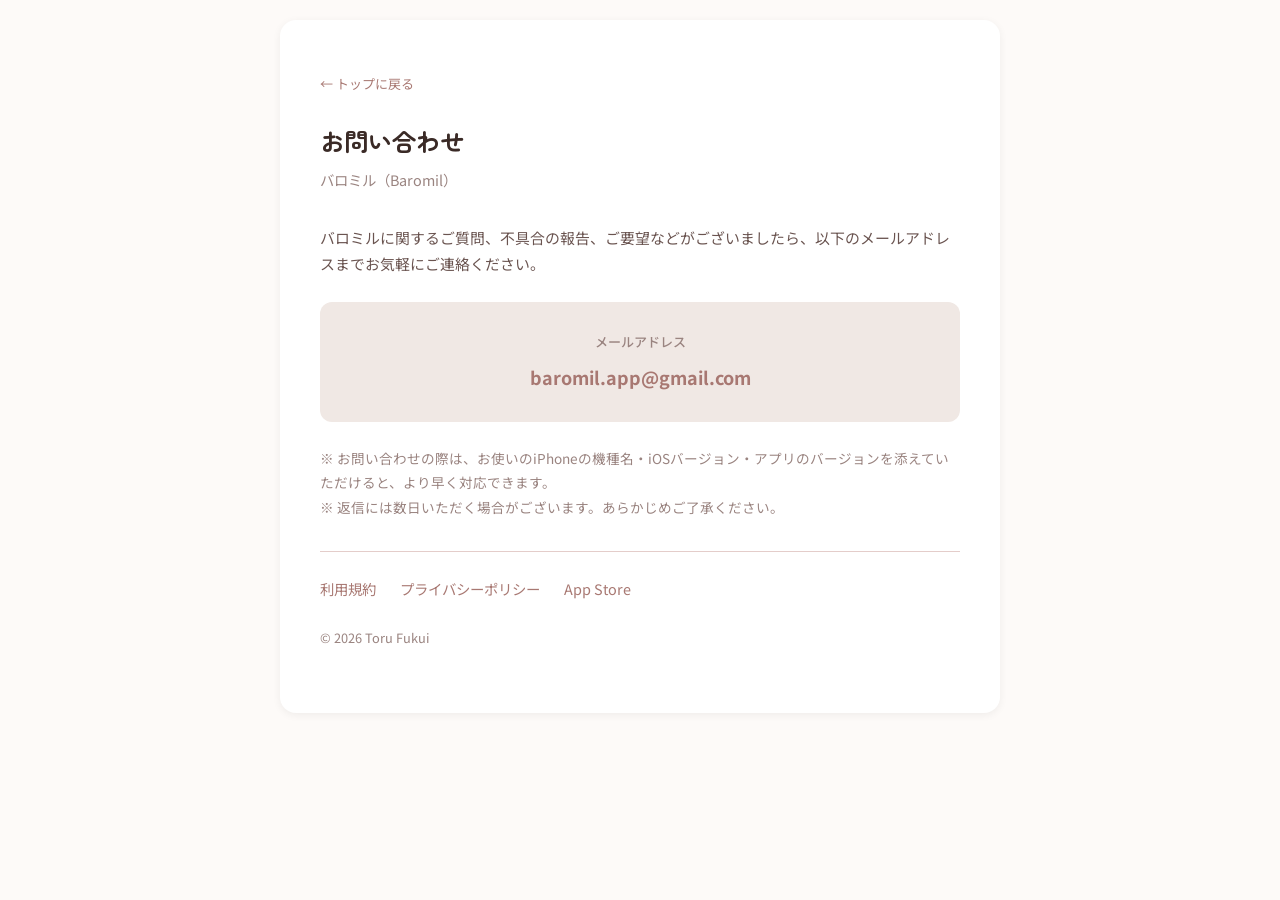
==== contact.html @ d422e6e7 "外部リンクに rel="noopener noreferrer" を付与し .gitignore を追加 App Store への target="_blank" リンク4箇所に rel="noope" ====
<!DOCTYPE html>
<html lang="ja">
<head>
    <meta charset="UTF-8">
    <meta name="viewport" content="width=device-width, initial-scale=1.0">
    <title>お問い合わせ - バロミル（Baromil）</title>
    <link rel="preconnect" href="https://fonts.googleapis.com">
    <link href="https://fonts.googleapis.com/css2?family=Noto+Sans+JP:wght@400;500;700&family=Zen+Maru+Gothic:wght@700&display=swap" rel="stylesheet">
    <style>
        * { margin: 0; padding: 0; box-sizing: border-box; }
        body {
            font-family: 'Noto Sans JP', -apple-system, sans-serif;
            line-height: 1.8;
            color: #3A2A26;
            background: #FDFAF8;
            padding: 20px;
        }
        .container {
            max-width: 720px;
            margin: 0 auto;
            background: #fff;
            padding: 48px 40px;
            border-radius: 16px;
            box-shadow: 0 2px 8px rgba(0,0,0,0.06);
        }
        .back {
            display: inline-block;
            font-size: 13px;
            color: #A87872;
            text-decoration: none;
            margin-bottom: 24px;
        }
        .back:hover { text-decoration: underline; }
        h1 {
            font-family: 'Zen Maru Gothic', sans-serif;
            font-size: 1.5em;
            margin-bottom: 4px;
            color: #3A2A26;
        }
        .app-name {
            font-size: 0.9em;
            color: #9A8480;
            margin-bottom: 32px;
        }
        p {
            font-size: 0.93em;
            margin-bottom: 16px;
            color: #6A5450;
        }
        .contact-box {
            background: #F0E8E4;
            padding: 28px 32px;
            border-radius: 12px;
            margin: 24px 0;
            text-align: center;
        }
        .contact-box .label {
            font-size: 13px;
            font-weight: 500;
            color: #9A8480;
            margin-bottom: 8px;
        }
        .contact-box .email {
            font-size: 18px;
            font-weight: 700;
            color: #A87872;
            text-decoration: none;
        }
        .contact-box .email:hover {
            text-decoration: underline;
        }
        .note {
            font-size: 0.85em;
            color: #9A8480;
            margin-top: 24px;
            line-height: 1.8;
        }
        .links {
            margin-top: 32px;
            padding-top: 24px;
            border-top: 1px solid #E4CDCA;
            display: flex;
            gap: 24px;
            font-size: 0.9em;
        }
        .links a {
            color: #A87872;
            text-decoration: none;
        }
        .links a:hover { text-decoration: underline; }
        .site-copyright {
            margin-top: 24px;
            font-size: 0.8em;
            color: #9A8480;
        }
    </style>
</head>
<body>
    <div class="container">
        <a href="index.html" class="back">&larr; トップに戻る</a>
        <h1>お問い合わせ</h1>
        <p class="app-name">バロミル（Baromil）</p>

        <p>バロミルに関するご質問、不具合の報告、ご要望などがございましたら、以下のメールアドレスまでお気軽にご連絡ください。</p>

        <div class="contact-box">
            <div class="label">メールアドレス</div>
            <a href="mailto:baromil.app@gmail.com" class="email">baromil.app@gmail.com</a>
        </div>

        <p class="note">
            ※ お問い合わせの際は、お使いのiPhoneの機種名・iOSバージョン・アプリのバージョンを添えていただけると、より早く対応できます。<br>
            ※ 返信には数日いただく場合がございます。あらかじめご了承ください。
        </p>

        <div class="links">
            <a href="terms.html">利用規約</a>
            <a href="privacy-policy.html">プライバシーポリシー</a>
            <a href="https://apps.apple.com/jp/app/id6761166495" target="_blank" rel="noopener noreferrer">App Store</a>
        </div>
        <p class="site-copyright">&copy; 2026 Toru Fukui</p>
    </div>
</body>
</html>
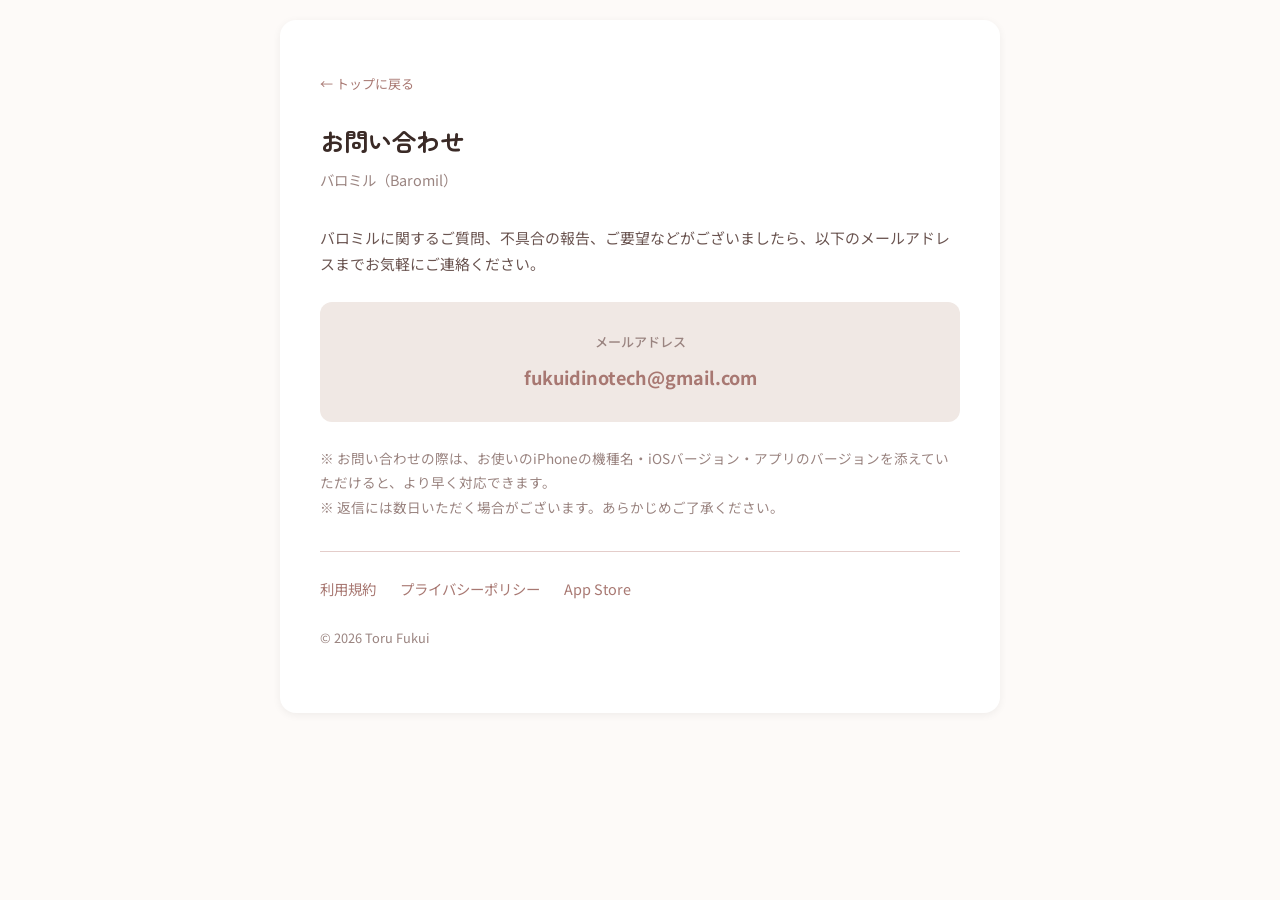
==== commit b8968807: "問い合わせ先を公開窓口に統一 apps/CLAUDE.md の「連絡先は公開窓口のみ」に合わせる。 文面の正本（weather-illness-app/docs）と同じ内容。  Co-Authored" ====
--- a/contact.html
+++ b/contact.html
@@ -105,7 +105,7 @@
 
         <div class="contact-box">
             <div class="label">メールアドレス</div>
-            <a href="mailto:baromil.app@gmail.com" class="email">baromil.app@gmail.com</a>
+            <a href="mailto:fukuidinotech@gmail.com" class="email">fukuidinotech@gmail.com</a>
         </div>
 
         <p class="note">
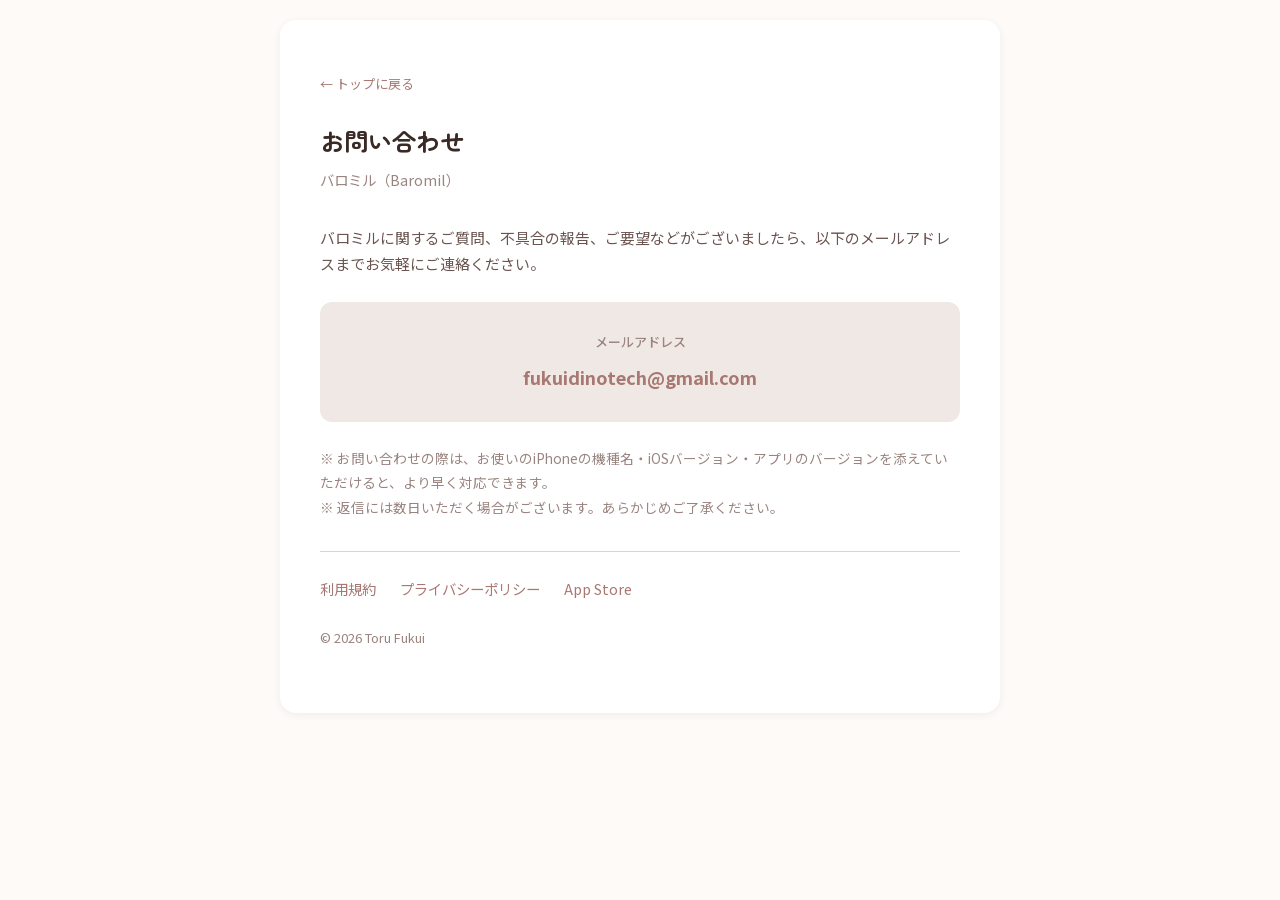
==== commit 3259b781: "フォントを自前配信に切り替える（Google Fonts の読み込みをやめる） Google Fonts から読むと訪問者の IP が Google に渡り、EU では同意なしの送信として 賠償を命じ" ====
--- a/contact.html
+++ b/contact.html
@@ -4,8 +4,8 @@
     <meta charset="UTF-8">
     <meta name="viewport" content="width=device-width, initial-scale=1.0">
     <title>お問い合わせ - バロミル（Baromil）</title>
-    <link rel="preconnect" href="https://fonts.googleapis.com">
-    <link href="https://fonts.googleapis.com/css2?family=Noto+Sans+JP:wght@400;500;700&family=Zen+Maru+Gothic:wght@700&display=swap" rel="stylesheet">
+    <!-- フォントは fonts/ から自前で配る（Google Fonts から読むと訪問者の IP が Google に渡る。EU で賠償判決あり） -->
+    <link rel="stylesheet" href="fonts/fonts.css">
     <style>
         * { margin: 0; padding: 0; box-sizing: border-box; }
         body {
--- a/fonts/fonts.css
+++ b/fonts/fonts.css
@@ -0,0 +1,8901 @@
+/* Google Fonts から取得して自前配信（訪問者の IP を Google に送らないため）。ライセンスは各ディレクトリの OFL.txt */
+@font-face {
+  font-family: 'Noto Sans JP';
+  font-style: normal;
+  font-weight: 300;
+  font-display: swap;
+  src: url(notosansjp/-F62fjtqLzI2JPCgQBnw7HFowwII2lcnk-AFfrgQrvWXpdFg3KXxAMsKMbdN.0.woff2) format('woff2');
+  unicode-range: U+25ee8, U+25f23, U+25f5c, U+25fd4, U+25fe0, U+25ffb, U+2600c, U+26017, U+26060, U+260ed, U+26222, U+2626a, U+26270, U+26286, U+2634c, U+26402, U+2667e, U+266b0, U+2671d, U+268dd, U+268ea, U+26951, U+2696f, U+26999, U+269dd, U+26a1e, U+26a58, U+26a8c, U+26ab7, U+26aff, U+26c29, U+26c73, U+26c9e, U+26cdd, U+26e40, U+26e65, U+26f94, U+26ff6-26ff8, U+270f4, U+2710d, U+27139, U+273da-273db, U+273fe, U+27410, U+27449, U+27614-27615, U+27631, U+27684, U+27693, U+2770e, U+27723, U+27752, U+278b2, U+27985, U+279b4, U+27a84, U+27bb3, U+27bbe, U+27bc7, U+27c3c, U+27cb8, U+27d73, U+27da0, U+27e10, U+27eaf, U+27fb7, U+2808a, U+280bb, U+28277, U+28282, U+282f3, U+283cd, U+2840c, U+28455, U+284dc, U+2856b, U+285c8-285c9, U+286d7, U+286fa, U+28946, U+28949, U+2896b, U+28987-28988, U+289ba-289bb, U+28a1e, U+28a29, U+28a43, U+28a71, U+28a99, U+28acd, U+28add, U+28ae4, U+28bc1, U+28bef, U+28cdd, U+28d10, U+28d71, U+28dfb, U+28e0f, U+28e17, U+28e1f, U+28e36, U+28e89, U+28eeb, U+28ef6, U+28f32, U+28ff8, U+292a0, U+292b1, U+29490, U+295cf, U+2967f, U+296f0, U+29719, U+29750, U+29810, U+298c6, U+29a72, U+29d4b, U+29ddb, U+29e15, U+29e3d, U+29e49, U+29e8a, U+29ec4, U+29edb, U+29ee9, U+29fce, U+29fd7, U+2a01a, U+2a02f, U+2a082, U+2a0f9, U+2a190, U+2a2b2, U+2a38c, U+2a437, U+2a5f1, U+2a602, U+2a61a, U+2a6b2, U+2a9e6, U+2b746, U+2b751, U+2b753, U+2b75a, U+2b75c, U+2b765, U+2b776-2b777, U+2b77c, U+2b782, U+2b789, U+2b78b, U+2b78e, U+2b794, U+2b7ac, U+2b7af, U+2b7bd, U+2b7c9, U+2b7cf, U+2b7d2, U+2b7d8, U+2b7f0, U+2b80d, U+2b817, U+2b81a, U+2d544, U+2e278, U+2e569, U+2e6ea, U+2f804, U+2f80f, U+2f815, U+2f818, U+2f81a, U+2f822, U+2f828, U+2f82c, U+2f833, U+2f83f, U+2f846, U+2f852, U+2f862, U+2f86d, U+2f873, U+2f877, U+2f884, U+2f899-2f89a, U+2f8a6, U+2f8ac, U+2f8b2, U+2f8b6, U+2f8d3, U+2f8db-2f8dc, U+2f8e1, U+2f8e5, U+2f8ea, U+2f8ed, U+2f8fc, U+2f903, U+2f90b, U+2f90f, U+2f91a, U+2f920-2f921, U+2f945, U+2f947, U+2f96c, U+2f995, U+2f9d0, U+2f9de-2f9df, U+2f9f4;
+}
+@font-face {
+  font-family: 'Noto Sans JP';
+  font-style: normal;
+  font-weight: 300;
+  font-display: swap;
+  src: url(notosansjp/-F62fjtqLzI2JPCgQBnw7HFowwII2lcnk-AFfrgQrvWXpdFg3KXxAMsKMbdN.1.woff2) format('woff2');
+  unicode-range: U+1f235-1f23b, U+1f240-1f248, U+1f250-1f251, U+2000b, U+20089-2008a, U+200a2, U+200a4, U+200b0, U+200f5, U+20158, U+201a2, U+20213, U+2032b, U+20371, U+20381, U+203f9, U+2044a, U+20509, U+2053f, U+205b1, U+205d6, U+20611, U+20628, U+206ec, U+2074f, U+207c8, U+20807, U+2083a, U+208b9, U+2090e, U+2097c, U+20984, U+2099d, U+20a64, U+20ad3, U+20b1d, U+20b9f, U+20bb7, U+20d45, U+20d58, U+20de1, U+20e64, U+20e6d, U+20e95, U+20f5f, U+21201, U+2123d, U+21255, U+21274, U+2127b, U+212d7, U+212e4, U+212fd, U+2131b, U+21336, U+21344, U+213c4, U+2146d-2146e, U+215d7, U+21647, U+216b4, U+21706, U+21742, U+218bd, U+219c3, U+21a1a, U+21c56, U+21d2d, U+21d45, U+21d62, U+21d78, U+21d92, U+21d9c, U+21da1, U+21db7, U+21de0, U+21e33-21e34, U+21f1e, U+21f76, U+21ffa, U+2217b, U+22218, U+2231e, U+223ad, U+22609, U+226f3, U+2285b, U+228ab, U+2298f, U+22ab8, U+22b46, U+22b4f-22b50, U+22ba6, U+22c1d, U+22c24, U+22de1, U+22e42, U+22feb, U+231b6, U+231c3-231c4, U+231f5, U+23372, U+233cc, U+233d0, U+233d2-233d3, U+233d5, U+233da, U+233df, U+233e4, U+233fe, U+2344a-2344b, U+23451, U+23465, U+234e4, U+2355a, U+23594, U+235c4, U+23638-2363a, U+23647, U+2370c, U+2371c, U+2373f, U+23763-23764, U+237e7, U+237f1, U+237ff, U+23824, U+2383d, U+23a98, U+23c7f, U+23cbe, U+23cfe, U+23d00, U+23d0e, U+23d40, U+23dd3, U+23df9-23dfa, U+23f7e, U+2404b, U+24096, U+24103, U+241c6, U+241fe, U+242ee, U+243bc, U+243d0, U+24629, U+246a5, U+247f1, U+24896, U+248e9, U+24a4d, U+24b56, U+24b6f, U+24c16, U+24d14, U+24e04, U+24e0e, U+24e37, U+24e6a, U+24e8b, U+24ff2, U+2504a, U+25055, U+25122, U+251a9, U+251cd, U+251e5, U+2521e, U+2524c, U+2542e, U+2548e, U+254d9, U+2550e, U+255a7, U+2567f, U+25771, U+257a9, U+257b4, U+25874, U+259c4, U+259cc, U+259d4, U+25ad7, U+25ae3-25ae4, U+25af1, U+25bb2, U+25c4b, U+25c64, U+25da1, U+25e2e, U+25e56, U+25e62, U+25e65, U+25ec2, U+25ed8;
+}
+@font-face {
+  font-family: 'Noto Sans JP';
+  font-style: normal;
+  font-weight: 300;
+  font-display: swap;
+  src: url(notosansjp/-F62fjtqLzI2JPCgQBnw7HFowwII2lcnk-AFfrgQrvWXpdFg3KXxAMsKMbdN.2.woff2) format('woff2');
+  unicode-range: U+ffd7, U+ffda-ffdc, U+ffe0-ffe2, U+ffe4, U+ffe6, U+ffe8-ffee, U+1f100-1f10c, U+1f110-1f16c, U+1f170-1f1ac, U+1f200-1f202, U+1f210-1f234;
+}
+@font-face {
+  font-family: 'Noto Sans JP';
+  font-style: normal;
+  font-weight: 300;
+  font-display: swap;
+  src: url(notosansjp/-F62fjtqLzI2JPCgQBnw7HFowwII2lcnk-AFfrgQrvWXpdFg3KXxAMsKMbdN.3.woff2) format('woff2');
+  unicode-range: U+fa10, U+fa12-fa6d, U+fb00-fb04, U+fe10-fe19, U+fe30-fe42, U+fe44-fe52, U+fe54-fe66, U+fe68-fe6b, U+ff02, U+ff04, U+ff07, U+ff51, U+ff5b, U+ff5d, U+ff5f-ff60, U+ff66, U+ff69, U+ff87, U+ffa1-ffbe, U+ffc2-ffc7, U+ffca-ffcf, U+ffd2-ffd6;
+}
+@font-face {
+  font-family: 'Noto Sans JP';
+  font-style: normal;
+  font-weight: 300;
+  font-display: swap;
+  src: url(notosansjp/-F62fjtqLzI2JPCgQBnw7HFowwII2lcnk-AFfrgQrvWXpdFg3KXxAMsKMbdN.4.woff2) format('woff2');
+  unicode-range: U+f92d-f959, U+f95b-f9f2, U+f9f4-fa0b, U+fa0e-fa0f;
+}
+@font-face {
+  font-family: 'Noto Sans JP';
+  font-style: normal;
+  font-weight: 300;
+  font-display: swap;
+  src: url(notosansjp/-F62fjtqLzI2JPCgQBnw7HFowwII2lcnk-AFfrgQrvWXpdFg3KXxAMsKMbdN.5.woff2) format('woff2');
+  unicode-range: U+9e8b-9e8c, U+9e8e-9e8f, U+9e91-9e92, U+9e95-9e96, U+9e98, U+9e9b, U+9e9d-9e9e, U+9ea4-9ea5, U+9ea8-9eaa, U+9eac-9eb0, U+9eb3-9eb5, U+9eb8, U+9ebc-9ebf, U+9ec3, U+9ec6, U+9ec8, U+9ecb-9ecd, U+9ecf-9ed1, U+9ed4-9ed5, U+9ed8, U+9edb-9ee0, U+9ee4-9ee5, U+9ee7-9ee8, U+9eec-9ef2, U+9ef4-9ef9, U+9efb-9eff, U+9f02-9f03, U+9f07-9f09, U+9f0e-9f12, U+9f14-9f17, U+9f19-9f1b, U+9f1f-9f22, U+9f26, U+9f2a-9f2c, U+9f2f, U+9f31-9f32, U+9f34, U+9f37, U+9f39-9f3a, U+9f3c-9f3f, U+9f41, U+9f43-9f47, U+9f4a, U+9f4e-9f50, U+9f52-9f58, U+9f5a, U+9f5d-9f61, U+9f63, U+9f66-9f6a, U+9f6c-9f73, U+9f75-9f77, U+9f7a, U+9f7d, U+9f7f, U+9f8f-9f92, U+9f94-9f97, U+9f99, U+9f9c-9fa3, U+9fa5, U+9fb4, U+9fbc-9fc2, U+9fc4, U+9fc6, U+9fcc, U+f900-f92c;
+}
+@font-face {
+  font-family: 'Noto Sans JP';
+  font-style: normal;
+  font-weight: 300;
+  font-display: swap;
+  src: url(notosansjp/-F62fjtqLzI2JPCgQBnw7HFowwII2lcnk-AFfrgQrvWXpdFg3KXxAMsKMbdN.6.woff2) format('woff2');
+  unicode-range: U+9c3e, U+9c41, U+9c43-9c4a, U+9c4e-9c50, U+9c52-9c54, U+9c56, U+9c58, U+9c5a-9c61, U+9c63, U+9c65, U+9c67-9c6b, U+9c6d-9c6e, U+9c70, U+9c72, U+9c75-9c78, U+9c7a-9c7c, U+9ce6-9ce7, U+9ceb-9cec, U+9cf0, U+9cf2, U+9cf6-9cf7, U+9cf9, U+9d02-9d03, U+9d06-9d09, U+9d0b, U+9d0e, U+9d11-9d12, U+9d15, U+9d17-9d18, U+9d1b-9d1f, U+9d23, U+9d26, U+9d2a-9d2c, U+9d2f-9d30, U+9d32-9d34, U+9d3a, U+9d3c-9d3f, U+9d41-9d48, U+9d4a, U+9d50-9d54, U+9d59, U+9d5d-9d65, U+9d69-9d6c, U+9d6f-9d70, U+9d72-9d73, U+9d76-9d77, U+9d7a-9d7c, U+9d7e, U+9d83-9d84, U+9d86-9d87, U+9d89-9d8a, U+9d8d-9d8e, U+9d92-9d93, U+9d95-9d9a, U+9da1, U+9da4, U+9da9-9dac, U+9dae, U+9db1-9db2, U+9db5, U+9db8-9dbd, U+9dbf-9dc4, U+9dc6-9dc7, U+9dc9-9dca, U+9dcf, U+9dd3-9dd7, U+9dd9-9dda, U+9dde-9de0, U+9de3, U+9de5-9de7, U+9de9, U+9deb, U+9ded-9df0, U+9df3-9df4, U+9df8, U+9dfd-9dfe, U+9e02, U+9e07, U+9e0a, U+9e0d-9e0e, U+9e10-9e12, U+9e15-9e16, U+9e19-9e1f, U+9e75, U+9e79-9e7d, U+9e80-9e85, U+9e87-9e88;
+}
+@font-face {
+  font-family: 'Noto Sans JP';
+  font-style: normal;
+  font-weight: 300;
+  font-display: swap;
+  src: url(notosansjp/-F62fjtqLzI2JPCgQBnw7HFowwII2lcnk-AFfrgQrvWXpdFg3KXxAMsKMbdN.7.woff2) format('woff2');
+  unicode-range: U+9ae5-9ae7, U+9ae9, U+9aeb-9aec, U+9aee-9aef, U+9af1-9af5, U+9af7, U+9af9-9afb, U+9afd, U+9aff-9b06, U+9b08-9b09, U+9b0b-9b0e, U+9b10, U+9b12, U+9b16, U+9b18-9b1d, U+9b1f-9b20, U+9b22-9b23, U+9b25-9b2f, U+9b32-9b35, U+9b37, U+9b39-9b3b, U+9b3d, U+9b43-9b44, U+9b48, U+9b4b-9b4f, U+9b51, U+9b55-9b58, U+9b5b, U+9b5e, U+9b61, U+9b63, U+9b65-9b66, U+9b68, U+9b6a-9b6f, U+9b72-9b79, U+9b7f-9b80, U+9b83-9b87, U+9b89-9b8b, U+9b8d, U+9b8f-9b94, U+9b96-9b97, U+9b9a, U+9b9d-9ba0, U+9ba6-9ba7, U+9ba9-9baa, U+9bac, U+9bb0-9bb2, U+9bb4, U+9bb7-9bb9, U+9bbb-9bbc, U+9bbe-9bc1, U+9bc6-9bc8, U+9bca, U+9bce-9bd2, U+9bd4, U+9bd7-9bd8, U+9bdd, U+9bdf, U+9be1-9be5, U+9be7, U+9bea-9beb, U+9bee-9bf3, U+9bf5, U+9bf7-9bfa, U+9bfd, U+9bff-9c00, U+9c02, U+9c04, U+9c06, U+9c08-9c0d, U+9c0f-9c16, U+9c18-9c1e, U+9c21-9c2a, U+9c2d-9c32, U+9c35-9c37, U+9c39-9c3a, U+9c3d;
+}
+@font-face {
+  font-family: 'Noto Sans JP';
+  font-style: normal;
+  font-weight: 300;
+  font-display: swap;
+  src: url(notosansjp/-F62fjtqLzI2JPCgQBnw7HFowwII2lcnk-AFfrgQrvWXpdFg3KXxAMsKMbdN.8.woff2) format('woff2');
+  unicode-range: U+98eb, U+98ed-98ee, U+98f0-98f1, U+98f3, U+98f6, U+9902, U+9907-9909, U+9911-9912, U+9914-9918, U+991a-9922, U+9924, U+9926-9927, U+992b-992c, U+992e, U+9931-9935, U+9939-993e, U+9940-9942, U+9945-9949, U+994b-994e, U+9950-9952, U+9954-9955, U+9958-9959, U+995b-995c, U+995e-9960, U+9963, U+9997-9998, U+999b, U+999d-999f, U+99a3, U+99a5-99a6, U+99a8, U+99ad-99ae, U+99b0-99b2, U+99b5, U+99b9-99ba, U+99bc-99bd, U+99bf, U+99c1, U+99c3, U+99c8-99c9, U+99d1, U+99d3-99d5, U+99d8-99df, U+99e1-99e2, U+99e7, U+99ea-99ee, U+99f0-99f2, U+99f4-99f5, U+99f8-99f9, U+99fb-99fe, U+9a01-9a05, U+9a08, U+9a0a-9a0c, U+9a0f-9a11, U+9a16, U+9a1a, U+9a1e, U+9a20, U+9a22-9a24, U+9a27, U+9a2b, U+9a2d-9a2e, U+9a31, U+9a33, U+9a35-9a38, U+9a3e, U+9a40-9a45, U+9a47, U+9a4a-9a4e, U+9a51-9a52, U+9a54-9a58, U+9a5b, U+9a5d, U+9a5f, U+9a62, U+9a64-9a65, U+9a69-9a6c, U+9aaa, U+9aac-9ab0, U+9ab2, U+9ab4-9ab7, U+9ab9, U+9abb-9ac1, U+9ac3, U+9ac6, U+9ac8, U+9ace-9ad3, U+9ad5-9ad7, U+9adb-9adc, U+9ade-9ae0, U+9ae2-9ae4;
+}
+@font-face {
+  font-family: 'Noto Sans JP';
+  font-style: normal;
+  font-weight: 300;
+  font-display: swap;
+  src: url(notosansjp/-F62fjtqLzI2JPCgQBnw7HFowwII2lcnk-AFfrgQrvWXpdFg3KXxAMsKMbdN.9.woff2) format('woff2');
+  unicode-range: U+971d, U+9721-9724, U+9728, U+972a, U+9730-9731, U+9733, U+9736, U+9738-9739, U+973b, U+973d-973e, U+9741-9744, U+9746-974a, U+974d-974f, U+9751, U+9755, U+9757-9758, U+975a-975c, U+9760-9761, U+9763-9764, U+9766-9768, U+976a-976b, U+976e, U+9771, U+9773, U+9776-977d, U+977f-9781, U+9785-9786, U+9789, U+978b, U+978f-9790, U+9795-9797, U+9799-979a, U+979c, U+979e-97a0, U+97a2-97a3, U+97a6, U+97a8, U+97ab-97ac, U+97ae, U+97b1-97b6, U+97b8-97ba, U+97bc, U+97be-97bf, U+97c1, U+97c3-97ce, U+97d0-97d1, U+97d4, U+97d7-97d9, U+97db-97de, U+97e0-97e1, U+97e4, U+97e6, U+97ed-97ef, U+97f1-97f2, U+97f4-97f8, U+97fa, U+9804, U+9807, U+980a, U+980c-980f, U+9814, U+9816-9817, U+9819-981a, U+981c, U+981e, U+9820-9821, U+9823-9826, U+982b, U+982e-9830, U+9832-9835, U+9837, U+9839, U+983d-983e, U+9844, U+9846-9847, U+984a-984b, U+984f, U+9851-9853, U+9856-9857, U+9859-985b, U+9862-9863, U+9865-9866, U+986a-986c, U+986f-9871, U+9873-9875, U+98aa-98ab, U+98ad-98ae, U+98b0-98b1, U+98b4, U+98b6-98b8, U+98ba-98bc, U+98bf, U+98c2-98c8, U+98cb-98cc, U+98ce, U+98dc, U+98de, U+98e0-98e1, U+98e3, U+98e5-98e7, U+98e9-98ea;
+}
+@font-face {
+  font-family: 'Noto Sans JP';
+  font-style: normal;
+  font-weight: 300;
+  font-display: swap;
+  src: url(notosansjp/-F62fjtqLzI2JPCgQBnw7HFowwII2lcnk-AFfrgQrvWXpdFg3KXxAMsKMbdN.10.woff2) format('woff2');
+  unicode-range: U+944a, U+944c, U+9452-9453, U+9455, U+9459-945c, U+945e-9463, U+9468, U+946a-946b, U+946d-9472, U+9475, U+9477, U+947c-947f, U+9481, U+9483-9485, U+9578-9579, U+957e-957f, U+9582, U+9584, U+9586-9588, U+958a, U+958c-958f, U+9592, U+9594, U+9596, U+9598-9599, U+959d-95a1, U+95a4, U+95a6-95a9, U+95ab-95ad, U+95b1, U+95b4, U+95b6, U+95b9-95bf, U+95c3, U+95c6, U+95c8-95cd, U+95d0-95d6, U+95d9-95da, U+95dc-95e2, U+95e4-95e6, U+95e8, U+961d-961e, U+9621-9622, U+9624-9626, U+9628, U+962c, U+962e-962f, U+9631, U+9633-9634, U+9637-963a, U+963c-963d, U+9641-9642, U+964b-964c, U+964f, U+9652, U+9654, U+9656-9658, U+965c-965f, U+9661, U+9666, U+966a, U+966c, U+966e, U+9672, U+9674, U+9677, U+967b-967c, U+967e-967f, U+9681-9684, U+9689, U+968b, U+968d, U+9691, U+9695-9698, U+969a, U+969d, U+969f, U+96a4-96aa, U+96ae-96b4, U+96b6, U+96b8-96bb, U+96bd, U+96c1, U+96c9-96cb, U+96cd-96ce, U+96d2, U+96d5-96d6, U+96d8-96da, U+96dc-96df, U+96e9, U+96ef, U+96f1, U+96f9-96fa, U+9702-9706, U+9708-9709, U+970d-970f, U+9711, U+9713-9714, U+9716, U+9719-971b;
+}
+@font-face {
+  font-family: 'Noto Sans JP';
+  font-style: normal;
+  font-weight: 300;
+  font-display: swap;
+  src: url(notosansjp/-F62fjtqLzI2JPCgQBnw7HFowwII2lcnk-AFfrgQrvWXpdFg3KXxAMsKMbdN.11.woff2) format('woff2');
+  unicode-range: U+92bc-92bd, U+92bf-92c3, U+92c5-92c8, U+92cb-92d0, U+92d2-92d3, U+92d5, U+92d7-92d9, U+92dc-92dd, U+92df-92e1, U+92e3-92e5, U+92e7-92ea, U+92ec, U+92ee, U+92f0, U+92f2, U+92f7-92fb, U+92ff-9300, U+9302, U+9304, U+9308, U+930d, U+930f-9311, U+9314-9315, U+9318-931a, U+931c-931f, U+9321-9325, U+9327-932b, U+932e, U+9333-9337, U+933a-933b, U+9344, U+9347-934a, U+934d, U+9350-9352, U+9354-9358, U+935a, U+935c, U+935e, U+9360, U+9364-9365, U+9367, U+9369-936d, U+936f-9371, U+9373-9374, U+9376, U+937a, U+937d-9382, U+9388, U+938a-938b, U+938d, U+938f, U+9392, U+9394-9395, U+9397-9398, U+939a-939b, U+939e, U+93a1, U+93a3-93a4, U+93a6, U+93a8-93a9, U+93ab-93ad, U+93b0, U+93b4-93b6, U+93b9-93bb, U+93c1, U+93c3-93cd, U+93d0-93d1, U+93d3, U+93d6-93d9, U+93dc-93df, U+93e2, U+93e4-93e8, U+93f1, U+93f5, U+93f7-93fb, U+93fd, U+9401-9404, U+9407-9409, U+940d-9410, U+9413-9417, U+9419-941a, U+941f, U+9421, U+942b, U+942e-942f, U+9431-9434, U+9436, U+9438, U+943a-943b, U+943d, U+943f, U+9441, U+9443-9445, U+9448;
+}
+@font-face {
+  font-family: 'Noto Sans JP';
+  font-style: normal;
+  font-weight: 300;
+  font-display: swap;
+  src: url(notosansjp/-F62fjtqLzI2JPCgQBnw7HFowwII2lcnk-AFfrgQrvWXpdFg3KXxAMsKMbdN.12.woff2) format('woff2');
+  unicode-range: U+9143, U+9146-914c, U+914f, U+9153, U+9156-915b, U+9161, U+9163-9165, U+9167, U+9169, U+916d, U+9172-9174, U+9179-917b, U+9181-9183, U+9185-9187, U+9189-918b, U+918e, U+9191, U+9193-9195, U+9197-9198, U+919e, U+91a1-91a2, U+91a6, U+91a8, U+91aa-91b6, U+91ba-91bd, U+91bf-91c6, U+91c9, U+91cb, U+91d0, U+91d3-91d4, U+91d6-91d7, U+91d9-91db, U+91de-91df, U+91e1, U+91e4-91e6, U+91e9-91ea, U+91ec-91f1, U+91f5-91f7, U+91f9, U+91fb-91fd, U+91ff-9201, U+9204-9207, U+9209-920a, U+920c, U+920e, U+9210-9218, U+921c-921e, U+9223-9226, U+9228-9229, U+922c, U+922e-9230, U+9233, U+9235-923a, U+923c, U+923e-9240, U+9242-9243, U+9245-924b, U+924d-9251, U+9256-925a, U+925c-925e, U+9260-9261, U+9264-9269, U+926e-9270, U+9275-9279, U+927b-927f, U+9288-928a, U+928d-928e, U+9291-9293, U+9295-9297, U+9299, U+929b-929c, U+929f-92a0, U+92a4-92a5, U+92a7-92a8, U+92ab, U+92af, U+92b2-92b3, U+92b6-92bb;
+}
+@font-face {
+  font-family: 'Noto Sans JP';
+  font-style: normal;
+  font-weight: 300;
+  font-display: swap;
+  src: url(notosansjp/-F62fjtqLzI2JPCgQBnw7HFowwII2lcnk-AFfrgQrvWXpdFg3KXxAMsKMbdN.13.woff2) format('woff2');
+  unicode-range: U+8f52-8f55, U+8f57-8f58, U+8f5c-8f5e, U+8f61-8f66, U+8f9c-8f9d, U+8f9f-8fa2, U+8fa4-8fa8, U+8fad-8faf, U+8fb4-8fb8, U+8fbe, U+8fc0-8fc2, U+8fc6, U+8fc8, U+8fca-8fcb, U+8fcd, U+8fd0, U+8fd2-8fd3, U+8fd5, U+8fda, U+8fe0, U+8fe2-8fe5, U+8fe8-8fea, U+8fed-8fef, U+8ff1, U+8ff4-8ff6, U+8ff8-8ffb, U+8ffe, U+9002, U+9004-9005, U+9008, U+900b-900e, U+9011, U+9013, U+9015-9016, U+9018, U+901b, U+901e, U+9021, U+9027-902a, U+902c-902d, U+902f, U+9033-9037, U+9039, U+903c, U+903e-903f, U+9041, U+9043-9044, U+9049, U+904c, U+904f-9052, U+9056, U+9058, U+905b-905e, U+9062, U+9066-9068, U+906c, U+906f-9070, U+9072, U+9074, U+9076, U+9079, U+9080-9083, U+9085, U+9087-9088, U+908b-908c, U+908e-9090, U+9095, U+9097-9099, U+909b, U+90a0-90a2, U+90a5, U+90a8, U+90af-90b6, U+90bd-90be, U+90c3-90c5, U+90c7-90c9, U+90cc, U+90d2, U+90d5, U+90d7-90d9, U+90db-90df, U+90e2, U+90e4-90e5, U+90eb, U+90ef-90f0, U+90f2, U+90f4, U+90f6, U+90fe-9100, U+9102, U+9104-9106, U+9108, U+910d, U+9110, U+9112, U+9114-911a, U+911c, U+911e, U+9120, U+9122-9123, U+9125, U+9127, U+9129, U+912d-9132, U+9134, U+9136-9137, U+9139-913a, U+913c-913d;
+}
+@font-face {
+  font-family: 'Noto Sans JP';
+  font-style: normal;
+  font-weight: 300;
+  font-display: swap;
+  src: url(notosansjp/-F62fjtqLzI2JPCgQBnw7HFowwII2lcnk-AFfrgQrvWXpdFg3KXxAMsKMbdN.14.woff2) format('woff2');
+  unicode-range: U+8dc0, U+8dc2, U+8dc5-8dc8, U+8dca-8dcc, U+8dce-8dcf, U+8dd1, U+8dd4-8dd7, U+8dd9-8ddb, U+8ddf, U+8de3-8de5, U+8de7, U+8dea-8dec, U+8df0-8df2, U+8df4, U+8dfc-8dfd, U+8dff, U+8e01, U+8e04-8e06, U+8e08-8e09, U+8e0b-8e0c, U+8e10-8e11, U+8e14, U+8e16, U+8e1d-8e23, U+8e26-8e27, U+8e30-8e31, U+8e33-8e39, U+8e3d, U+8e40-8e42, U+8e44, U+8e47-8e50, U+8e54-8e55, U+8e59, U+8e5b-8e64, U+8e69, U+8e6c-8e6d, U+8e6f-8e72, U+8e75-8e77, U+8e79-8e7c, U+8e81-8e85, U+8e89, U+8e8b, U+8e90-8e95, U+8e98-8e9b, U+8e9d-8e9e, U+8ea1-8ea2, U+8ea7, U+8ea9-8eaa, U+8eac-8eb1, U+8eb3, U+8eb5-8eb6, U+8eba-8ebb, U+8ebe, U+8ec0-8ec1, U+8ec3-8ec8, U+8ecb, U+8ecf, U+8ed1, U+8ed4, U+8edb-8edc, U+8ee3, U+8ee8, U+8eeb, U+8eed-8eee, U+8ef0-8ef1, U+8ef7, U+8ef9-8efc, U+8efe, U+8f00, U+8f02, U+8f05, U+8f07-8f08, U+8f0a, U+8f0f-8f10, U+8f12-8f13, U+8f15-8f19, U+8f1b-8f1c, U+8f1e-8f21, U+8f23, U+8f25-8f28, U+8f2b-8f2f, U+8f33-8f37, U+8f39-8f3b, U+8f3e, U+8f40-8f43, U+8f45-8f47, U+8f49-8f4a, U+8f4c-8f4f, U+8f51;
+}
+@font-face {
+  font-family: 'Noto Sans JP';
+  font-style: normal;
+  font-weight: 300;
+  font-display: swap;
+  src: url(notosansjp/-F62fjtqLzI2JPCgQBnw7HFowwII2lcnk-AFfrgQrvWXpdFg3KXxAMsKMbdN.15.woff2) format('woff2');
+  unicode-range: U+8b2d, U+8b30, U+8b37, U+8b3c, U+8b3e, U+8b41-8b46, U+8b48-8b49, U+8b4c-8b4f, U+8b51-8b54, U+8b56, U+8b59, U+8b5b, U+8b5e-8b5f, U+8b63, U+8b69, U+8b6b-8b6d, U+8b6f, U+8b71, U+8b74, U+8b76, U+8b78-8b79, U+8b7c-8b81, U+8b84-8b85, U+8b8a-8b8f, U+8b92-8b96, U+8b99-8b9a, U+8b9c-8ba0, U+8c38-8c3a, U+8c3d-8c3f, U+8c41, U+8c45, U+8c47-8c49, U+8c4b-8c4c, U+8c4e-8c51, U+8c53-8c55, U+8c57-8c59, U+8c5b, U+8c5d, U+8c62-8c64, U+8c66, U+8c68-8c69, U+8c6b-8c6d, U+8c73, U+8c75-8c76, U+8c78, U+8c7a-8c7c, U+8c7e, U+8c82, U+8c85-8c87, U+8c89-8c8b, U+8c8d-8c8e, U+8c90, U+8c92-8c94, U+8c98-8c99, U+8c9b-8c9c, U+8c9f, U+8ca4, U+8cad-8cae, U+8cb2-8cb3, U+8cb6, U+8cb9-8cba, U+8cbd, U+8cc1-8cc2, U+8cc4-8cc6, U+8cc8-8cc9, U+8ccb, U+8ccd-8ccf, U+8cd2, U+8cd5-8cd6, U+8cd9-8cda, U+8cdd, U+8ce1, U+8ce3-8ce4, U+8ce6, U+8ce8, U+8cec, U+8cef-8cf2, U+8cf4-8cf5, U+8cf7-8cf8, U+8cfa-8cfb, U+8cfd-8cff, U+8d01, U+8d03-8d04, U+8d07, U+8d09-8d0b, U+8d0d-8d10, U+8d12-8d14, U+8d16-8d17, U+8d1b-8d1d, U+8d65, U+8d67, U+8d69, U+8d6b-8d6e, U+8d71, U+8d73, U+8d76, U+8d7f, U+8d81-8d82, U+8d84, U+8d88, U+8d8d, U+8d90-8d91, U+8d95, U+8d99, U+8d9e-8da0, U+8da6, U+8da8, U+8dab-8dac, U+8daf, U+8db2, U+8db5, U+8db7, U+8db9-8dbc, U+8dbe;
+}
+@font-face {
+  font-family: 'Noto Sans JP';
+  font-style: normal;
+  font-weight: 300;
+  font-display: swap;
+  src: url(notosansjp/-F62fjtqLzI2JPCgQBnw7HFowwII2lcnk-AFfrgQrvWXpdFg3KXxAMsKMbdN.16.woff2) format('woff2');
+  unicode-range: U+8973-8975, U+8977, U+897a-897e, U+8980, U+8983, U+8988-898a, U+898d, U+8990, U+8993-8995, U+8998, U+899b-899c, U+899f-89a1, U+89a5-89a6, U+89a9, U+89ac, U+89af-89b0, U+89b2, U+89b4-89b7, U+89ba, U+89bc-89bd, U+89bf-89c1, U+89d4-89d8, U+89da, U+89dc-89dd, U+89e5, U+89e7, U+89e9, U+89eb, U+89ed, U+89f1, U+89f3-89f4, U+89f6, U+89f8-89f9, U+89fd, U+89ff, U+8a01, U+8a04-8a05, U+8a07, U+8a0c, U+8a0f-8a12, U+8a14-8a16, U+8a1b, U+8a1d-8a1e, U+8a20-8a22, U+8a24-8a26, U+8a2b-8a2c, U+8a2f, U+8a35-8a37, U+8a3b, U+8a3d-8a3e, U+8a40-8a41, U+8a43, U+8a45-8a49, U+8a4d-8a4e, U+8a51-8a54, U+8a56-8a58, U+8a5b-8a5d, U+8a61-8a62, U+8a65, U+8a67, U+8a6c-8a6d, U+8a75-8a77, U+8a79-8a7c, U+8a7e-8a80, U+8a82-8a86, U+8a8b, U+8a8f-8a92, U+8a96-8a97, U+8a99-8a9a, U+8a9f, U+8aa1, U+8aa3, U+8aa5-8aaa, U+8aae-8aaf, U+8ab3, U+8ab6-8ab7, U+8abb-8abc, U+8abe, U+8ac2-8ac4, U+8ac6, U+8ac8-8aca, U+8acc-8acd, U+8ad0-8ad1, U+8ad3-8ad5, U+8ad7, U+8ada-8ae2, U+8ae4, U+8ae7, U+8aeb-8aec, U+8aee, U+8af0-8af1, U+8af3-8af7, U+8afa, U+8afc, U+8aff, U+8b01-8b02, U+8b04-8b07, U+8b0a-8b0d, U+8b0f-8b11, U+8b14, U+8b16, U+8b1a, U+8b1c, U+8b1e-8b20, U+8b26, U+8b28, U+8b2b-8b2c;
+}
+@font-face {
+  font-family: 'Noto Sans JP';
+  font-style: normal;
+  font-weight: 300;
+  font-display: swap;
+  src: url(notosansjp/-F62fjtqLzI2JPCgQBnw7HFowwII2lcnk-AFfrgQrvWXpdFg3KXxAMsKMbdN.17.woff2) format('woff2');
+  unicode-range: U+87e2-87e6, U+87ea-87ed, U+87ef, U+87f1, U+87f3, U+87f5-87f8, U+87fa-87fb, U+87fe-87ff, U+8801, U+8803, U+8805-8807, U+8809-880b, U+880d-8816, U+8818-881c, U+881e-881f, U+8821-8822, U+8827-8828, U+882d-882e, U+8830-8832, U+8835-8836, U+8839-883c, U+8841-8845, U+8848-884b, U+884d-884e, U+8851-8852, U+8855-8856, U+8858-885a, U+885c, U+885e-8860, U+8862, U+8864, U+8869, U+886b, U+886e-886f, U+8871-8872, U+8875, U+8877, U+8879, U+887b, U+887d-887e, U+8880-8882, U+8888, U+888d, U+8892, U+8897-889c, U+889e-88a0, U+88a2, U+88a4, U+88a8, U+88aa, U+88ae, U+88b0-88b1, U+88b5, U+88b7, U+88ba, U+88bc-88c0, U+88c3-88c4, U+88c6, U+88ca-88ce, U+88d1-88d4, U+88d8-88d9, U+88db, U+88dd-88e1, U+88e7-88e8, U+88ef-88f2, U+88f4-88f5, U+88f7, U+88f9, U+88fc, U+8901-8902, U+8904, U+8906, U+890a, U+890c-890f, U+8913, U+8915-8916, U+8918-891a, U+891c-891e, U+8920, U+8925-8928, U+892a-892b, U+8930-8932, U+8935-893b, U+893e, U+8940-8946, U+8949, U+894c-894d, U+894f, U+8952, U+8956-8957, U+895a-895c, U+895e, U+8960-8964, U+8966, U+896a-896b, U+896d-8970;
+}
+@font-face {
+  font-family: 'Noto Sans JP';
+  font-style: normal;
+  font-weight: 300;
+  font-display: swap;
+  src: url(notosansjp/-F62fjtqLzI2JPCgQBnw7HFowwII2lcnk-AFfrgQrvWXpdFg3KXxAMsKMbdN.18.woff2) format('woff2');
+  unicode-range: U+8655-8659, U+865b, U+865d-8664, U+8667, U+8669, U+866c, U+866f, U+8671, U+8675-8677, U+867a-867b, U+867d, U+8687-8689, U+868b-868d, U+8691, U+8693, U+8695-8696, U+8698, U+869a, U+869c-869d, U+86a1, U+86a3-86a4, U+86a6-86ab, U+86ad, U+86af-86b1, U+86b3-86b9, U+86bf-86c1, U+86c3-86c6, U+86c9, U+86cb, U+86ce, U+86d1-86d2, U+86d4-86d5, U+86d7, U+86da, U+86dc, U+86de-86e0, U+86e3-86e7, U+86e9, U+86ec-86ed, U+86ef, U+86f8-86fe, U+8700, U+8703-870b, U+870d-8714, U+8719-871a, U+871e-871f, U+8721-8723, U+8725, U+8728-8729, U+872e-872f, U+8731-8732, U+8734, U+8737, U+8739-8740, U+8743, U+8745, U+8749, U+874b-874e, U+8751, U+8753, U+8755, U+8757-8759, U+875d, U+875f-8761, U+8763-8766, U+8768, U+876a, U+876e-876f, U+8771-8772, U+8774, U+8778, U+877b-877c, U+877f, U+8782-8789, U+878b-878c, U+878e, U+8790, U+8793, U+8795, U+8797-8799, U+879e-87a0, U+87a2-87a3, U+87a7, U+87ab-87af, U+87b1, U+87b3, U+87b5, U+87bb, U+87bd-87c1, U+87c4, U+87c6-87cb, U+87ce, U+87d0, U+87d2, U+87d5-87d6, U+87d9-87da, U+87dc, U+87df-87e0;
+}
+@font-face {
+  font-family: 'Noto Sans JP';
+  font-style: normal;
+  font-weight: 300;
+  font-display: swap;
+  src: url(notosansjp/-F62fjtqLzI2JPCgQBnw7HFowwII2lcnk-AFfrgQrvWXpdFg3KXxAMsKMbdN.19.woff2) format('woff2');
+  unicode-range: U+84b4, U+84b9-84bb, U+84bd-84c2, U+84c6-84ca, U+84cc-84d1, U+84d3, U+84d6, U+84d9-84da, U+84dc, U+84e7, U+84ea, U+84ec, U+84ef-84f2, U+84f4, U+84f7, U+84fa-84fd, U+84ff-8500, U+8502-8503, U+8506-8507, U+850c, U+850e, U+8510, U+8514-8515, U+8517-8518, U+851a-851c, U+851e-851f, U+8521-8525, U+8527, U+852a-852c, U+852f, U+8532-8534, U+8536, U+853e-8541, U+8543, U+8546, U+8548, U+854a-854b, U+854f-8553, U+8555-855a, U+855c-8564, U+8569-856b, U+856d, U+856f, U+8577, U+8579-857b, U+857d-8581, U+8585-8586, U+8588-858c, U+858f-8591, U+8593, U+8597-8598, U+859b-859d, U+859f-85a0, U+85a2, U+85a4-85a5, U+85a7-85a8, U+85ad-85b0, U+85b4, U+85b6-85ba, U+85bc-85bf, U+85c1-85c2, U+85c7, U+85c9-85cb, U+85ce-85d0, U+85d5, U+85d8-85da, U+85dc, U+85df-85e1, U+85e5-85e6, U+85e8, U+85ed, U+85f3-85f4, U+85f6-85f7, U+85f9-85fa, U+85fc, U+85fe-8600, U+8602, U+8604-8606, U+860a-860b, U+860d-860e, U+8610-8613, U+8616-861b, U+861e, U+8621-8622, U+8624, U+8627, U+8629, U+862f-8630, U+8636, U+8638-863a, U+863c-863d, U+863f-8642, U+8646, U+864d, U+8652-8654;
+}
+@font-face {
+  font-family: 'Noto Sans JP';
+  font-style: normal;
+  font-weight: 300;
+  font-display: swap;
+  src: url(notosansjp/-F62fjtqLzI2JPCgQBnw7HFowwII2lcnk-AFfrgQrvWXpdFg3KXxAMsKMbdN.20.woff2) format('woff2');
+  unicode-range: U+82e8, U+82ea, U+82ed, U+82ef, U+82f3-82f4, U+82f6-82f7, U+82f9, U+82fb, U+82fd-82fe, U+8300-8301, U+8303, U+8306-8308, U+830a-830c, U+8316-8318, U+831b, U+831d-831f, U+8321-8323, U+832b-8335, U+8337, U+833a, U+833c-833d, U+8340, U+8342-8347, U+834a, U+834d-8351, U+8353-8357, U+835a, U+8362-8363, U+8370, U+8373, U+8375, U+8378, U+837c-837d, U+837f-8380, U+8382, U+8384-8387, U+838a, U+838d-838e, U+8392-8396, U+8398-83a0, U+83a2, U+83a6-83ad, U+83b1, U+83b5, U+83bd-83c1, U+83c7, U+83c9, U+83ce-83d1, U+83d4, U+83d6, U+83d8, U+83dd, U+83df-83e1, U+83e5, U+83e8, U+83ea-83eb, U+83f0, U+83f2, U+83f4, U+83f6-83f9, U+83fb-83fd, U+8401, U+8403-8404, U+8406-8407, U+840a-840b, U+840d, U+840f, U+8411, U+8413, U+8415, U+8417, U+8419, U+8420, U+8422, U+842a, U+842f, U+8431, U+8435, U+8438-8439, U+843c, U+8445-8448, U+844a, U+844d-844f, U+8451-8452, U+8456, U+8458-845a, U+845c, U+845f-8462, U+8464-8467, U+8469-846b, U+846d-8470, U+8473-8474, U+8476-847a, U+847c-847d, U+8481-8482, U+8484-8485, U+848b, U+8490, U+8492-8493, U+8495, U+8497, U+849c, U+849e-849f, U+84a1, U+84a6, U+84a8-84aa, U+84ad, U+84af, U+84b1;
+}
+@font-face {
+  font-family: 'Noto Sans JP';
+  font-style: normal;
+  font-weight: 300;
+  font-display: swap;
+  src: url(notosansjp/-F62fjtqLzI2JPCgQBnw7HFowwII2lcnk-AFfrgQrvWXpdFg3KXxAMsKMbdN.21.woff2) format('woff2');
+  unicode-range: U+814a, U+814c, U+8151-8153, U+8157, U+815f-8161, U+8165-8169, U+816d-816f, U+8171, U+8173-8174, U+8177, U+8180-8186, U+8188, U+818a-818b, U+818e, U+8190, U+8193, U+8195-8196, U+8198, U+819b, U+819e, U+81a0, U+81a2, U+81a4, U+81a9, U+81ae, U+81b0, U+81b2, U+81b4-81b5, U+81b8, U+81ba-81bb, U+81bd-81be, U+81c0-81c3, U+81c5-81c6, U+81c8-81cb, U+81cd-81cf, U+81d1, U+81d5-81db, U+81dd-81e1, U+81e4-81e5, U+81e7, U+81eb-81ec, U+81ef-81f2, U+81f5-81f6, U+81f8-81fb, U+81fd-8205, U+8209-820b, U+820d, U+820f, U+8212-8214, U+8216, U+8219-821d, U+8221-8222, U+8228-8229, U+822b, U+822e, U+8232-8235, U+8237-8238, U+823a, U+823c, U+8240, U+8243-8246, U+8249, U+824b, U+824e-824f, U+8251, U+8256-825a, U+825c-825d, U+825f-8260, U+8262-8264, U+8267-8268, U+826a-826b, U+826d-826e, U+8271, U+8274, U+8277, U+8279, U+827b, U+827d-8281, U+8283-8284, U+8287, U+8289-828a, U+828d-828e, U+8291-8294, U+8296, U+8298-829b, U+829f-82a1, U+82a3-82a4, U+82a7-82ac, U+82ae, U+82b0, U+82b2, U+82b4, U+82b7, U+82ba-82bc, U+82be-82bf, U+82c5-82c6, U+82d0, U+82d2-82d3, U+82d5, U+82d9-82da, U+82dc, U+82de-82e4, U+82e7;
+}
+@font-face {
+  font-family: 'Noto Sans JP';
+  font-style: normal;
+  font-weight: 300;
+  font-display: swap;
+  src: url(notosansjp/-F62fjtqLzI2JPCgQBnw7HFowwII2lcnk-AFfrgQrvWXpdFg3KXxAMsKMbdN.22.woff2) format('woff2');
+  unicode-range: U+7f77-7f79, U+7f7d-7f80, U+7f82-7f83, U+7f86-7f88, U+7f8b-7f8d, U+7f8f-7f91, U+7f94, U+7f96-7f97, U+7f9a, U+7f9c-7f9d, U+7fa1-7fa3, U+7fa6, U+7faa, U+7fad-7faf, U+7fb2, U+7fb4, U+7fb6, U+7fb8-7fb9, U+7fbc, U+7fbf-7fc0, U+7fc3, U+7fc5-7fc6, U+7fc8, U+7fca, U+7fce-7fcf, U+7fd5, U+7fdb, U+7fdf, U+7fe1, U+7fe3, U+7fe5-7fe6, U+7fe8-7fe9, U+7feb-7fec, U+7fee-7ff0, U+7ff2-7ff3, U+7ff9-7ffa, U+7ffd-7fff, U+8002, U+8004, U+8006-8008, U+800a-800f, U+8011-8014, U+8016, U+8018-8019, U+801c-8021, U+8024, U+8026, U+8028, U+802c, U+802e, U+8030, U+8034-8035, U+8037, U+8039-8040, U+8043-8044, U+8046, U+804a, U+8052, U+8058, U+805a, U+805f-8060, U+8062, U+8064, U+8066, U+8068, U+806d, U+806f-8073, U+8075-8076, U+8079, U+807b, U+807d-8081, U+8084-8088, U+808b, U+808e, U+8093, U+8099-809a, U+809c, U+809e, U+80a4, U+80a6-80a7, U+80ab-80ad, U+80b1, U+80b8-80b9, U+80c4-80c5, U+80c8, U+80ca, U+80cd, U+80cf, U+80d2, U+80d4-80db, U+80dd, U+80e0, U+80e4-80e6, U+80ed-80f3, U+80f5-80f7, U+80f9-80fc, U+80fe, U+8101, U+8103, U+8109, U+810b, U+810d, U+8116-8118, U+811b-811c, U+811e, U+8120, U+8123-8124, U+8127, U+8129, U+812b-812c, U+812f-8130, U+8135, U+8139-813a, U+813c-813e, U+8141, U+8145-8147;
+}
+@font-face {
+  font-family: 'Noto Sans JP';
+  font-style: normal;
+  font-weight: 300;
+  font-display: swap;
+  src: url(notosansjp/-F62fjtqLzI2JPCgQBnw7HFowwII2lcnk-AFfrgQrvWXpdFg3KXxAMsKMbdN.23.woff2) format('woff2');
+  unicode-range: U+7d57, U+7d59-7d5d, U+7d63, U+7d65, U+7d67, U+7d6a, U+7d6e, U+7d70, U+7d72-7d73, U+7d78, U+7d7a-7d7b, U+7d7d, U+7d7f, U+7d81-7d83, U+7d85-7d86, U+7d88-7d89, U+7d8b-7d8d, U+7d8f, U+7d91, U+7d93, U+7d96-7d97, U+7d9b-7da0, U+7da2-7da3, U+7da6-7da7, U+7daa-7dac, U+7dae-7db0, U+7db3, U+7db5-7db9, U+7dbd, U+7dc0, U+7dc2-7dc7, U+7dcc-7dce, U+7dd0, U+7dd5-7dd9, U+7ddc-7dde, U+7de1-7de6, U+7dea-7ded, U+7df1-7df2, U+7df5-7df6, U+7df9-7dfa, U+7e00, U+7e05, U+7e08-7e0b, U+7e10-7e12, U+7e15, U+7e17, U+7e1c-7e1d, U+7e1f-7e23, U+7e27-7e28, U+7e2c-7e2d, U+7e2f, U+7e31-7e33, U+7e35-7e37, U+7e39-7e3b, U+7e3d, U+7e3f, U+7e43-7e48, U+7e4e, U+7e50, U+7e52, U+7e56, U+7e58-7e5a, U+7e5d-7e5f, U+7e61-7e62, U+7e65-7e67, U+7e69-7e6b, U+7e6d-7e6f, U+7e73, U+7e75, U+7e78-7e79, U+7e7b-7e7f, U+7e81-7e83, U+7e86-7e8a, U+7e8c-7e8e, U+7e90-7e96, U+7e98, U+7e9a-7e9f, U+7f38, U+7f3a-7f3f, U+7f43-7f45, U+7f47, U+7f4c-7f50, U+7f52-7f55, U+7f58, U+7f5b-7f5d, U+7f5f, U+7f61, U+7f63-7f69, U+7f6b, U+7f6d, U+7f71;
+}
+@font-face {
+  font-family: 'Noto Sans JP';
+  font-style: normal;
+  font-weight: 300;
+  font-display: swap;
+  src: url(notosansjp/-F62fjtqLzI2JPCgQBnw7HFowwII2lcnk-AFfrgQrvWXpdFg3KXxAMsKMbdN.24.woff2) format('woff2');
+  unicode-range: U+7bc8, U+7bca-7bcc, U+7bcf, U+7bd4, U+7bd6-7bd7, U+7bd9-7bdb, U+7bdd, U+7be5-7be6, U+7be8-7bea, U+7bf0, U+7bf2-7bfa, U+7bfc, U+7bfe, U+7c00-7c04, U+7c06-7c07, U+7c09, U+7c0b-7c0f, U+7c11-7c14, U+7c17, U+7c19, U+7c1b, U+7c1e-7c20, U+7c23, U+7c25-7c28, U+7c2a-7c2c, U+7c2f, U+7c31, U+7c33-7c34, U+7c36-7c3a, U+7c3d-7c3e, U+7c40, U+7c42-7c43, U+7c45-7c46, U+7c4a, U+7c4c, U+7c4f-7c5f, U+7c61, U+7c63-7c65, U+7c67, U+7c69, U+7c6c-7c70, U+7c72, U+7c75, U+7c79, U+7c7b-7c7e, U+7c81-7c83, U+7c86-7c87, U+7c8d, U+7c8f-7c90, U+7c94, U+7c9e, U+7ca0-7ca2, U+7ca4-7ca6, U+7ca8, U+7cab, U+7cad-7cae, U+7cb0-7cb3, U+7cb6-7cb7, U+7cb9-7cbd, U+7cbf-7cc0, U+7cc2, U+7cc4-7cc5, U+7cc7-7cca, U+7ccd-7ccf, U+7cd2-7cd5, U+7cd7-7cda, U+7cdc-7cdd, U+7cdf-7ce0, U+7ce2, U+7ce6, U+7ce9, U+7ceb, U+7cef, U+7cf2, U+7cf4-7cf6, U+7cf9-7cfa, U+7cfe, U+7d02-7d03, U+7d06-7d0a, U+7d0f, U+7d11-7d13, U+7d15-7d16, U+7d1c-7d1e, U+7d23, U+7d26, U+7d2a, U+7d2c-7d2e, U+7d31-7d32, U+7d35, U+7d3c-7d41, U+7d43, U+7d45, U+7d47-7d48, U+7d4b, U+7d4d-7d4f, U+7d51, U+7d53, U+7d55-7d56;
+}
+@font-face {
+  font-family: 'Noto Sans JP';
+  font-style: normal;
+  font-weight: 300;
+  font-display: swap;
+  src: url(notosansjp/-F62fjtqLzI2JPCgQBnw7HFowwII2lcnk-AFfrgQrvWXpdFg3KXxAMsKMbdN.25.woff2) format('woff2');
+  unicode-range: U+7a17-7a19, U+7a1b, U+7a1e-7a21, U+7a27, U+7a2b, U+7a2d, U+7a2f-7a31, U+7a34-7a35, U+7a37-7a3b, U+7a3e, U+7a43-7a49, U+7a4c, U+7a4e, U+7a50, U+7a55-7a57, U+7a59, U+7a5c-7a5d, U+7a5f-7a63, U+7a65, U+7a67, U+7a69-7a6a, U+7a6d, U+7a70, U+7a75, U+7a78-7a79, U+7a7d-7a7e, U+7a80, U+7a82, U+7a84-7a86, U+7a88, U+7a8a-7a8b, U+7a90-7a91, U+7a94-7a98, U+7a9e, U+7aa0, U+7aa3, U+7aa9, U+7aac, U+7ab0, U+7ab3, U+7ab5-7ab6, U+7ab9-7abf, U+7ac3, U+7ac5-7aca, U+7acc-7acf, U+7ad1-7ad3, U+7ad5, U+7ada-7adb, U+7add, U+7adf, U+7ae1-7ae2, U+7ae6-7aed, U+7af0-7af1, U+7af4, U+7af8, U+7afa-7afb, U+7afd-7afe, U+7b02, U+7b04, U+7b06-7b08, U+7b0a-7b0b, U+7b0f, U+7b12, U+7b14, U+7b18-7b19, U+7b1e-7b1f, U+7b23, U+7b25, U+7b27-7b2b, U+7b2d-7b31, U+7b33-7b36, U+7b3b, U+7b3d, U+7b3f-7b41, U+7b45, U+7b47, U+7b4c-7b50, U+7b53, U+7b55, U+7b5d, U+7b60, U+7b64-7b66, U+7b69-7b6a, U+7b6c-7b75, U+7b77, U+7b79-7b7a, U+7b7f, U+7b84, U+7b86, U+7b89, U+7b8d-7b92, U+7b96, U+7b98-7ba0, U+7ba5, U+7bac-7bad, U+7baf-7bb0, U+7bb2, U+7bb4-7bb6, U+7bba-7bbd, U+7bc1-7bc2, U+7bc5-7bc6;
+}
+@font-face {
+  font-family: 'Noto Sans JP';
+  font-style: normal;
+  font-weight: 300;
+  font-display: swap;
+  src: url(notosansjp/-F62fjtqLzI2JPCgQBnw7HFowwII2lcnk-AFfrgQrvWXpdFg3KXxAMsKMbdN.26.woff2) format('woff2');
+  unicode-range: U+7851-7852, U+785c, U+785e, U+7860-7861, U+7863-7864, U+7868, U+786a, U+786e-786f, U+7872, U+7874, U+787a, U+787c, U+787e, U+7886-7887, U+788a, U+788c-788f, U+7893-7895, U+7898, U+789a, U+789d-789f, U+78a1, U+78a3-78a4, U+78a8-78aa, U+78ac-78ad, U+78af-78b3, U+78b5, U+78bb-78bf, U+78c5-78cc, U+78ce, U+78d1-78d6, U+78da-78db, U+78df-78e1, U+78e4, U+78e6-78e7, U+78ea, U+78ec, U+78f2-78f4, U+78f6-78f7, U+78f9-78fb, U+78fd-7901, U+7906-7907, U+790c, U+7910-7912, U+7919-791c, U+791e-7920, U+7925-792e, U+7930-7931, U+7934-7935, U+793b, U+793d, U+793f, U+7941-7942, U+7944-7946, U+794a-794b, U+794f, U+7951, U+7954-7955, U+7957-7958, U+795a-795c, U+795f-7960, U+7962, U+7967, U+7969, U+796b, U+7972, U+7977, U+7979-797c, U+797e-7980, U+798a-798e, U+7991, U+7993-7996, U+7998, U+799b-799d, U+79a1, U+79a6-79ab, U+79ae-79b1, U+79b3-79b4, U+79b8-79bb, U+79bd-79be, U+79c2, U+79c4, U+79c7-79ca, U+79cc-79cd, U+79cf, U+79d4-79d6, U+79da, U+79dd-79e3, U+79e5, U+79e7, U+79ea-79ed, U+79f1, U+79f8, U+79fc, U+7a02-7a03, U+7a05, U+7a07-7a0a, U+7a0c-7a0d, U+7a11, U+7a15;
+}
+@font-face {
+  font-family: 'Noto Sans JP';
+  font-style: normal;
+  font-weight: 300;
+  font-display: swap;
+  src: url(notosansjp/-F62fjtqLzI2JPCgQBnw7HFowwII2lcnk-AFfrgQrvWXpdFg3KXxAMsKMbdN.27.woff2) format('woff2');
+  unicode-range: U+768c-768e, U+7690, U+7693, U+7695-7696, U+7699-76a8, U+76aa, U+76ad, U+76af-76b0, U+76b4, U+76b6-76ba, U+76bd, U+76c1-76c3, U+76c5, U+76c8-76c9, U+76cb-76ce, U+76d2, U+76d4, U+76d6, U+76d9, U+76dc, U+76de, U+76e0-76e1, U+76e5-76e8, U+76ea-76ec, U+76f0-76f1, U+76f6, U+76f9, U+76fb-76fc, U+7700, U+7704, U+7706-7708, U+770a, U+770e, U+7712, U+7714-7715, U+7717, U+7719-771c, U+7722, U+7724-7726, U+7728, U+772d-772f, U+7734-7739, U+773d-773e, U+7742, U+7745-7747, U+774a, U+774d-774f, U+7752, U+7756-7758, U+775a-775c, U+775e-7760, U+7762, U+7764-7765, U+7767, U+776a-776c, U+7770, U+7772-7774, U+7779-777a, U+777c-7780, U+7784, U+778b-778e, U+7794-7796, U+779a, U+779e-77a0, U+77a2, U+77a4-77a5, U+77a7, U+77a9-77aa, U+77ae-77b1, U+77b5-77b7, U+77b9, U+77bb-77bf, U+77c3, U+77c7, U+77c9, U+77cd, U+77d1-77d2, U+77d5, U+77d7, U+77d9-77da, U+77dc, U+77de-77e0, U+77e3-77e4, U+77e6-77e7, U+77e9-77ea, U+77ec, U+77ee, U+77f0-77f1, U+77f4, U+77f8, U+77fb-77fc, U+7805-7806, U+7809, U+780c-780e, U+7811-7812, U+7819, U+781d, U+7820-7823, U+7826-7827, U+782c-782e, U+7830, U+7835, U+7837, U+783a, U+783f, U+7843-7845, U+7847-7848, U+784c, U+784e-784f;
+}
+@font-face {
+  font-family: 'Noto Sans JP';
+  font-style: normal;
+  font-weight: 300;
+  font-display: swap;
+  src: url(notosansjp/-F62fjtqLzI2JPCgQBnw7HFowwII2lcnk-AFfrgQrvWXpdFg3KXxAMsKMbdN.28.woff2) format('woff2');
+  unicode-range: U+7511-7513, U+7515-7517, U+751c, U+751e, U+7520-7522, U+7524, U+7526-7527, U+7529-752c, U+752f, U+7536, U+7538-7539, U+753c-7540, U+7543-7544, U+7546-754b, U+754d-7550, U+7552, U+7557, U+755a-755b, U+755d-755f, U+7561-7562, U+7564, U+7566-7567, U+7569, U+756b-756d, U+756f, U+7571-7572, U+7574-757e, U+7581-7582, U+7585-7587, U+7589-758c, U+758f-7590, U+7592-7595, U+7599-759a, U+759c-759d, U+75a2-75a5, U+75b0-75b1, U+75b3-75b5, U+75b7-75b8, U+75ba, U+75bd, U+75bf-75c4, U+75c6, U+75ca, U+75cc-75cf, U+75d3-75d4, U+75d7-75d8, U+75dc-75e1, U+75e3-75e4, U+75e7, U+75ec, U+75ee-75f3, U+75f9, U+75fc, U+75fe-7604, U+7607-760c, U+760f, U+7612-7613, U+7615-7616, U+7618-7619, U+761b-7629, U+762d, U+7630, U+7632-7635, U+7638-763c, U+7640-7641, U+7643-764b, U+764e, U+7655, U+7658-7659, U+765c, U+765f, U+7661-7662, U+7664-7665, U+7667-766a, U+766c-7672, U+7674, U+7676, U+7678, U+7680-7683, U+7685, U+7688, U+768b;
+}
+@font-face {
+  font-family: 'Noto Sans JP';
+  font-style: normal;
+  font-weight: 300;
+  font-display: swap;
+  src: url(notosansjp/-F62fjtqLzI2JPCgQBnw7HFowwII2lcnk-AFfrgQrvWXpdFg3KXxAMsKMbdN.29.woff2) format('woff2');
+  unicode-range: U+736c, U+736e-7371, U+7375, U+7377-737c, U+7380-7381, U+7383, U+7385-7386, U+738a, U+738e, U+7390, U+7393-7398, U+739c, U+739e-73a0, U+73a2, U+73a5-73a6, U+73a8, U+73aa-73ab, U+73ad, U+73b3, U+73b5, U+73b7, U+73b9-73bd, U+73bf, U+73c5-73c6, U+73c9-73cc, U+73ce-73cf, U+73d2-73d3, U+73d6, U+73d9, U+73dd-73de, U+73e1, U+73e3-73e7, U+73e9-73ea, U+73ee, U+73f1, U+73f4-73f5, U+73f7-73fb, U+73fd, U+73ff-7401, U+7404-7405, U+7407, U+740a, U+7411, U+7413, U+741a-741b, U+7421, U+7424, U+7426, U+7428-7431, U+7433, U+7439-743a, U+743f-7441, U+7443-7444, U+7446-7447, U+744b, U+744d, U+7451-7453, U+7455, U+7457, U+7459-745a, U+745c-745d, U+745f, U+7462-7464, U+7466-746b, U+746d-7473, U+7476, U+747e, U+7480-7481, U+7485-7489, U+748b, U+748f-7492, U+7497-749a, U+749c, U+749e-74a3, U+74a5-74a6, U+74a8-74ab, U+74ae-74af, U+74b1-74b2, U+74b5, U+74b9-74bb, U+74bd, U+74bf, U+74c8-74ca, U+74cc, U+74cf-74d0, U+74d3-74d4, U+74d6, U+74d8, U+74da-74db, U+74de-74e0, U+74e3-74e4, U+74e7-74eb, U+74ee-74f2, U+74f4, U+74f7-74f8, U+74fa-74fc, U+74ff, U+7501, U+7503-7506, U+750c-750e;
+}
+@font-face {
+  font-family: 'Noto Sans JP';
+  font-style: normal;
+  font-weight: 300;
+  font-display: swap;
+  src: url(notosansjp/-F62fjtqLzI2JPCgQBnw7HFowwII2lcnk-AFfrgQrvWXpdFg3KXxAMsKMbdN.30.woff2) format('woff2');
+  unicode-range: U+7166, U+7168, U+716c, U+7179, U+7180, U+7184-7185, U+7187-7188, U+718c, U+718f, U+7192, U+7194-7196, U+7199-719b, U+71a0, U+71a2, U+71a8, U+71ac, U+71ae-71b0, U+71b2-71b3, U+71b9-71ba, U+71be-71c1, U+71c4, U+71c9, U+71cb-71cc, U+71ce, U+71d0, U+71d2-71d4, U+71d6-71d7, U+71d9-71da, U+71dc, U+71df-71e0, U+71e6-71e7, U+71ec-71ee, U+71f4-71f5, U+71f8-71f9, U+71fc, U+71fe-7200, U+7207-7209, U+720d, U+7210, U+7213, U+7215, U+7217, U+721a, U+721d, U+721f, U+7224, U+7228, U+722b, U+722d, U+722f-7230, U+7232, U+7234, U+7238-7239, U+723b-723c, U+723e-7243, U+7245-7246, U+724b, U+724e-7250, U+7252-7253, U+7255-7258, U+725a, U+725c, U+725e, U+7260, U+7263, U+7268, U+726b, U+726e-726f, U+7271, U+7274, U+7277-7278, U+727b-727c, U+727e-7282, U+7284, U+7287, U+7289, U+728d-728e, U+7292-7293, U+7296, U+729b, U+72a2, U+72a7-72a8, U+72ad-72ae, U+72b0-72b2, U+72b4, U+72b9, U+72be, U+72c0-72c1, U+72c3-72c4, U+72c6-72c7, U+72c9, U+72cc, U+72ce, U+72d2, U+72d5-72d6, U+72d8, U+72df-72e2, U+72e5, U+72f3-72f4, U+72f7, U+72f9-72fb, U+72fd-72fe, U+7302, U+7304-7305, U+7307, U+730a-730b, U+730d, U+7312-7313, U+7316-7319, U+731c-731e, U+7322, U+7324, U+7327-7329, U+732c, U+732f, U+7331-7337, U+7339-733b, U+733d-733e, U+7343, U+734d-7350, U+7352, U+7356-7358, U+735d-7360, U+7366-736b;
+}
+@font-face {
+  font-family: 'Noto Sans JP';
+  font-style: normal;
+  font-weight: 300;
+  font-display: swap;
+  src: url(notosansjp/-F62fjtqLzI2JPCgQBnw7HFowwII2lcnk-AFfrgQrvWXpdFg3KXxAMsKMbdN.31.woff2) format('woff2');
+  unicode-range: U+6f58-6f5b, U+6f5d-6f5e, U+6f60-6f62, U+6f66, U+6f68, U+6f6c-6f6d, U+6f6f, U+6f74, U+6f78, U+6f7a, U+6f7c-6f7e, U+6f80, U+6f82-6f83, U+6f86-6f88, U+6f8b-6f8e, U+6f90-6f94, U+6f96-6f98, U+6f9a, U+6f9d, U+6f9f-6fa1, U+6fa3, U+6fa5-6fa8, U+6fae-6fb1, U+6fb3, U+6fb5-6fb7, U+6fb9, U+6fbc, U+6fbe, U+6fc2, U+6fc5-6fca, U+6fd4-6fd5, U+6fd8, U+6fda-6fdb, U+6fde-6fe0, U+6fe4, U+6fe8-6fe9, U+6feb-6fec, U+6fee, U+6ff0, U+6ff3, U+6ff5-6ff6, U+6ff9-6ffa, U+6ffc-6ffe, U+7000-7001, U+7005-7007, U+7009-700b, U+700d, U+700f, U+7011, U+7015, U+7017-7018, U+701a-701b, U+701d-7020, U+7023, U+7026, U+7028, U+702f-7030, U+7032, U+7034, U+7037, U+7039-703a, U+703c, U+703e, U+7043-7044, U+7047-704c, U+704e, U+7051, U+7054-7055, U+705d-705e, U+7064-7065, U+7069, U+706c, U+706e, U+7075-7076, U+707e, U+7081, U+7085-7086, U+7094-7098, U+709b, U+709f, U+70a4, U+70ab-70ac, U+70ae-70b1, U+70b3-70b4, U+70b7, U+70bb, U+70ca-70cb, U+70d1, U+70d3-70d6, U+70d8-70d9, U+70dc-70dd, U+70df, U+70e4, U+70ec, U+70f1, U+70fa, U+70fd, U+7103-7108, U+710b-710c, U+710f, U+7114, U+7119, U+711c, U+711e, U+7120, U+712b, U+712d-7131, U+7138, U+7141, U+7145-7147, U+7149-714b, U+7150-7153, U+7155-7157, U+715a, U+715c, U+715e, U+7160, U+7162, U+7164-7165;
+}
+@font-face {
+  font-family: 'Noto Sans JP';
+  font-style: normal;
+  font-weight: 300;
+  font-display: swap;
+  src: url(notosansjp/-F62fjtqLzI2JPCgQBnw7HFowwII2lcnk-AFfrgQrvWXpdFg3KXxAMsKMbdN.32.woff2) format('woff2');
+  unicode-range: U+6d7c, U+6d80-6d82, U+6d85, U+6d87, U+6d89-6d8a, U+6d8c-6d8e, U+6d91-6d98, U+6d9c, U+6daa-6dac, U+6dae, U+6db4-6db5, U+6db7-6db9, U+6dbd, U+6dbf, U+6dc2, U+6dc4-6dc8, U+6dca, U+6dcc, U+6dce-6dd0, U+6dd2, U+6dd5-6dd6, U+6dd8-6ddb, U+6ddd-6de0, U+6de2, U+6de4-6de6, U+6de8-6dea, U+6dec, U+6dee-6df0, U+6df2, U+6df4, U+6df6, U+6df8-6dfa, U+6dfc, U+6e00, U+6e04, U+6e0a, U+6e17, U+6e19, U+6e1d-6e20, U+6e22-6e25, U+6e27, U+6e2b, U+6e2d-6e2e, U+6e32, U+6e34, U+6e36, U+6e38-6e3c, U+6e42-6e45, U+6e48-6e49, U+6e4b-6e4f, U+6e51-6e54, U+6e57, U+6e5b-6e5f, U+6e62-6e63, U+6e68, U+6e6b, U+6e6e, U+6e72-6e73, U+6e76, U+6e7b, U+6e7d, U+6e82, U+6e89, U+6e8c-6e8d, U+6e8f, U+6e93, U+6e98-6e99, U+6e9f-6ea0, U+6ea5, U+6ea7, U+6eaa-6eab, U+6ead-6eaf, U+6eb1-6eb4, U+6eb7, U+6ebb-6ebd, U+6ebf-6ec4, U+6ec7-6eca, U+6ecc-6ecf, U+6ed3-6ed5, U+6ed9-6edb, U+6ee6, U+6eeb-6eef, U+6ef7-6ef9, U+6efb, U+6efd-6eff, U+6f04, U+6f08-6f0a, U+6f0c-6f0d, U+6f10-6f11, U+6f13, U+6f15-6f16, U+6f18, U+6f1a-6f1b, U+6f25-6f26, U+6f29-6f2a, U+6f2d, U+6f2f-6f33, U+6f35-6f36, U+6f38, U+6f3b-6f3c, U+6f3e-6f3f, U+6f41, U+6f45, U+6f4f, U+6f51-6f53, U+6f57;
+}
+@font-face {
+  font-family: 'Noto Sans JP';
+  font-style: normal;
+  font-weight: 300;
+  font-display: swap;
+  src: url(notosansjp/-F62fjtqLzI2JPCgQBnw7HFowwII2lcnk-AFfrgQrvWXpdFg3KXxAMsKMbdN.33.woff2) format('woff2');
+  unicode-range: U+6b85, U+6b89, U+6b8d, U+6b95, U+6b97-6b98, U+6b9b, U+6b9e-6ba0, U+6ba2-6ba4, U+6ba8-6bb3, U+6bb7-6bb9, U+6bbc-6bbe, U+6bc0, U+6bc3-6bc4, U+6bc6-6bc9, U+6bcb-6bcc, U+6bcf, U+6bd3, U+6bd6-6bd8, U+6bda, U+6bdf, U+6be1, U+6be3, U+6be6-6be7, U+6beb-6bec, U+6bee, U+6bf1, U+6bf3, U+6bf7, U+6bf9, U+6bff, U+6c02, U+6c04-6c05, U+6c08-6c0a, U+6c0d-6c0e, U+6c10, U+6c12-6c14, U+6c19, U+6c1b, U+6c1f, U+6c24, U+6c26-6c28, U+6c2c, U+6c2e, U+6c33, U+6c35-6c36, U+6c3a-6c3b, U+6c3e-6c40, U+6c4a-6c4b, U+6c4d, U+6c4f, U+6c52, U+6c54-6c55, U+6c59, U+6c5b-6c5e, U+6c62, U+6c67-6c68, U+6c6a-6c6b, U+6c6d, U+6c6f, U+6c73-6c74, U+6c76, U+6c78-6c79, U+6c7b, U+6c7e, U+6c81-6c87, U+6c89, U+6c8c-6c8d, U+6c90, U+6c92-6c95, U+6c97-6c98, U+6c9a-6c9c, U+6c9f, U+6caa-6cae, U+6cb0-6cb2, U+6cb4, U+6cba, U+6cbd-6cbe, U+6cc2, U+6cc5-6cc6, U+6ccd, U+6ccf-6cd4, U+6cd6-6cd7, U+6cd9-6cdd, U+6ce0, U+6ce7, U+6ce9-6cef, U+6cf1-6cf2, U+6cf4, U+6cfb, U+6d00-6d01, U+6d04, U+6d07, U+6d0a, U+6d0c, U+6d0e-6d0f, U+6d11, U+6d13, U+6d19-6d1a, U+6d1f, U+6d24, U+6d26-6d28, U+6d2b, U+6d2e-6d2f, U+6d31, U+6d33-6d36, U+6d38-6d39, U+6d3c-6d3d, U+6d3f, U+6d57-6d5b, U+6d5e-6d61, U+6d64-6d65, U+6d67, U+6d6c, U+6d6f-6d70, U+6d79;
+}
+@font-face {
+  font-family: 'Noto Sans JP';
+  font-style: normal;
+  font-weight: 300;
+  font-display: swap;
+  src: url(notosansjp/-F62fjtqLzI2JPCgQBnw7HFowwII2lcnk-AFfrgQrvWXpdFg3KXxAMsKMbdN.34.woff2) format('woff2');
+  unicode-range: U+69dd-69de, U+69e2-69e3, U+69e5, U+69e7-69eb, U+69ed-69ef, U+69f1-69f6, U+69f9, U+69fe-6a01, U+6a03, U+6a05, U+6a0a, U+6a0c, U+6a0f, U+6a11-6a15, U+6a17, U+6a1a-6a1b, U+6a1d-6a20, U+6a22-6a24, U+6a28, U+6a2e, U+6a30, U+6a32-6a38, U+6a3b, U+6a3e-6a3f, U+6a44-6a4a, U+6a4e, U+6a50-6a52, U+6a54-6a56, U+6a5b, U+6a61-6a62, U+6a64, U+6a66-6a67, U+6a6a-6a6b, U+6a71-6a73, U+6a78, U+6a7a, U+6a7e-6a7f, U+6a81, U+6a83-6a84, U+6a86-6a87, U+6a89, U+6a8b, U+6a8d, U+6a90-6a91, U+6a94, U+6a97, U+6a9b, U+6a9d-6aa3, U+6aa5, U+6aaa-6aac, U+6aae-6ab1, U+6ab3-6ab4, U+6ab8, U+6abb, U+6abd-6abf, U+6ac1-6ac3, U+6ac6, U+6ac8-6ac9, U+6acc, U+6ad0-6ad1, U+6ad3-6ad6, U+6ada-6adf, U+6ae2, U+6ae4, U+6ae7-6ae8, U+6aea, U+6aec, U+6af0-6af3, U+6af8, U+6afa, U+6afc-6afd, U+6b02-6b03, U+6b06-6b07, U+6b09-6b0b, U+6b0f-6b12, U+6b16-6b17, U+6b1b, U+6b1d-6b1f, U+6b23-6b24, U+6b28, U+6b2b-6b2c, U+6b2f, U+6b35-6b39, U+6b3b, U+6b3d, U+6b3f, U+6b43, U+6b46-6b47, U+6b49-6b4a, U+6b4d-6b4e, U+6b50, U+6b52, U+6b54, U+6b56, U+6b58-6b59, U+6b5b, U+6b5d, U+6b5f-6b61, U+6b65, U+6b67, U+6b6b-6b6c, U+6b6e, U+6b70, U+6b72, U+6b75, U+6b77-6b7a, U+6b7d-6b84;
+}
+@font-face {
+  font-family: 'Noto Sans JP';
+  font-style: normal;
+  font-weight: 300;
+  font-display: swap;
+  src: url(notosansjp/-F62fjtqLzI2JPCgQBnw7HFowwII2lcnk-AFfrgQrvWXpdFg3KXxAMsKMbdN.35.woff2) format('woff2');
+  unicode-range: U+6855, U+6857-6859, U+685b, U+685d, U+685f, U+6863, U+6867, U+686b, U+686e-6872, U+6874-6875, U+6877, U+6879-687c, U+687e-687f, U+6882-6884, U+6886, U+6888, U+688d-6890, U+6894, U+6896, U+6898-689c, U+689f-68a3, U+68a5-68a7, U+68a9-68ab, U+68ad-68af, U+68b2-68b5, U+68b9-68bc, U+68c3, U+68c5-68c6, U+68c8-68ca, U+68cc-68cd, U+68cf-68d1, U+68d3-68d9, U+68dc-68dd, U+68e0-68e1, U+68e3-68e5, U+68e7-68e8, U+68ea-68ed, U+68ef-68f1, U+68f5-68f7, U+68f9, U+68fb-68fd, U+6900-6901, U+6903-6904, U+6906-690c, U+690f-6911, U+6913, U+6916-6917, U+6919-691b, U+6921-6923, U+6925-6926, U+6928, U+692a, U+6930-6931, U+6933-6936, U+6938-6939, U+693b, U+693d, U+6942, U+6945-6946, U+6949, U+694e, U+6954, U+6957, U+6959, U+695b-695e, U+6961-6966, U+6968-696c, U+696e-6974, U+6977-697b, U+697e-6981, U+6986, U+698d, U+6991-6992, U+6994-6996, U+6998, U+699c, U+69a0-69a1, U+69a5-69a8, U+69ab, U+69ad, U+69af-69b2, U+69b4, U+69b7-69b8, U+69ba-69bc, U+69be-69c1, U+69c3, U+69c5, U+69c7-69c8, U+69ca, U+69ce-69d1, U+69d3, U+69d6-69d7, U+69d9;
+}
+@font-face {
+  font-family: 'Noto Sans JP';
+  font-style: normal;
+  font-weight: 300;
+  font-display: swap;
+  src: url(notosansjp/-F62fjtqLzI2JPCgQBnw7HFowwII2lcnk-AFfrgQrvWXpdFg3KXxAMsKMbdN.36.woff2) format('woff2');
+  unicode-range: U+667e-6680, U+6683-6684, U+6688, U+668b-668e, U+6690, U+6692, U+6698-669d, U+669f-66a0, U+66a2, U+66a4, U+66ad, U+66b1-66b3, U+66b5, U+66b8-66b9, U+66bb-66bc, U+66be-66c4, U+66c6, U+66c8-66c9, U+66cc, U+66ce-66cf, U+66d4, U+66da-66db, U+66dd, U+66df-66e0, U+66e6, U+66e8-66e9, U+66eb-66ec, U+66ee, U+66f5, U+66f7, U+66fa-66fc, U+6701, U+6705, U+6707, U+670c, U+670e-6710, U+6712-6716, U+6719, U+671c, U+671e, U+6720, U+6722, U+6725-6726, U+672e, U+6733, U+6735-6738, U+673e-673f, U+6741, U+6743, U+6745-6748, U+674c-674d, U+6753-6755, U+6759, U+675d-675e, U+6760, U+6762-6764, U+6766, U+676a, U+676c, U+676e, U+6770, U+6772-6774, U+6776-6777, U+677b-677c, U+6780-6781, U+6784-6785, U+6787, U+6789, U+678b-678c, U+678e-678f, U+6791-6793, U+6796, U+6798-6799, U+679b, U+67a1, U+67a4, U+67a6, U+67a9, U+67b0-67b5, U+67b7-67b9, U+67bb-67be, U+67c0-67c3, U+67c5-67c6, U+67c8-67c9, U+67ce, U+67d2, U+67d7-67d9, U+67db-67de, U+67e1-67e2, U+67e4, U+67e6-67e7, U+67e9, U+67ec, U+67ee-67f0, U+67f2, U+67f6-67f7, U+67f9-67fa, U+67fc, U+67fe, U+6801-6802, U+6805, U+6810, U+6814, U+6818-6819, U+681d, U+681f, U+6822, U+6827-6829, U+682b-682d, U+682f-6834, U+683b, U+683e-6840, U+6844-6846, U+6849-684a, U+684c-684e, U+6852-6854;
+}
+@font-face {
+  font-family: 'Noto Sans JP';
+  font-style: normal;
+  font-weight: 300;
+  font-display: swap;
+  src: url(notosansjp/-F62fjtqLzI2JPCgQBnw7HFowwII2lcnk-AFfrgQrvWXpdFg3KXxAMsKMbdN.37.woff2) format('woff2');
+  unicode-range: U+64d2, U+64d4-64d5, U+64d7-64d8, U+64da, U+64e0-64e1, U+64e3-64e5, U+64e7, U+64e9-64ea, U+64ed, U+64ef-64f2, U+64f4-64f7, U+64fa-64fb, U+64fd-6501, U+6504-6505, U+6508-650a, U+650f, U+6513-6514, U+6516, U+6518-6519, U+651b-651f, U+6522, U+6524, U+6526, U+6529-652c, U+652e, U+6531-6532, U+6534-6538, U+653a, U+653c-653d, U+6543-6544, U+6547-6549, U+654d-654e, U+6550, U+6552, U+6554-6556, U+6558, U+655d-6560, U+6567, U+656b, U+6572, U+6578, U+657a, U+657d, U+6581-6585, U+6588, U+658a, U+658c, U+6592, U+6595, U+6598, U+659b, U+659d, U+659f-65a1, U+65a3-65a6, U+65ab, U+65ae, U+65b2-65b5, U+65b7-65b8, U+65be-65bf, U+65c1-65c4, U+65c6, U+65c8-65c9, U+65cc, U+65ce, U+65d0, U+65d2, U+65d4, U+65d6, U+65d8-65d9, U+65db, U+65df-65e1, U+65e3, U+65f0-65f2, U+65f4-65f5, U+65f9, U+65fb-65fc, U+65fe-6600, U+6603-6604, U+6608-660a, U+660d, U+6611-6612, U+6615-6616, U+661c-661e, U+6621-6624, U+6626, U+6629-662c, U+662e, U+6630-6631, U+6633-6637, U+6639-663b, U+663f-6641, U+6644-6646, U+6648-664a, U+664c, U+664e-664f, U+6651, U+6657-6665, U+6667-6668, U+666a-666d, U+6670, U+6673, U+6675, U+6677-6679, U+667b-667c;
+}
+@font-face {
+  font-family: 'Noto Sans JP';
+  font-style: normal;
+  font-weight: 300;
+  font-display: swap;
+  src: url(notosansjp/-F62fjtqLzI2JPCgQBnw7HFowwII2lcnk-AFfrgQrvWXpdFg3KXxAMsKMbdN.38.woff2) format('woff2');
+  unicode-range: U+62cf, U+62d1, U+62d4-62d6, U+62da, U+62dc, U+62ea, U+62ee-62ef, U+62f1-62f2, U+62f4-62f5, U+62fc-62fd, U+62ff, U+6302-6304, U+6308-630d, U+6310, U+6313, U+6316, U+6318, U+631b, U+6327, U+6329-632a, U+632d, U+6332, U+6335-6336, U+6339-633c, U+633e, U+6341-6344, U+6346, U+634a-634e, U+6350, U+6352-6354, U+6358-6359, U+635b, U+6365-6366, U+6369, U+636b-636d, U+6371-6372, U+6374-6378, U+637a, U+637c-637d, U+637f-6380, U+6382, U+6384, U+6387, U+6389-638a, U+638e-6390, U+6394-6396, U+6399-639a, U+639e, U+63a0, U+63a3-63a4, U+63a6, U+63a9, U+63ab-63af, U+63b5, U+63bd-63be, U+63c0-63c1, U+63c4-63c6, U+63c8, U+63ce, U+63d1-63d6, U+63dc, U+63e0, U+63e3, U+63e5, U+63e9-63ed, U+63f2-63f3, U+63f5-63f9, U+6406, U+6409-640a, U+640f-6410, U+6412-6414, U+6416-6418, U+641e, U+6420, U+6422, U+6424-6426, U+6428-642a, U+642f-6430, U+6434-6436, U+643d, U+643f, U+644b, U+644e-644f, U+6451-6454, U+645a-645d, U+645f-6461, U+6463, U+6467, U+646d, U+6473-6474, U+6476, U+6478-6479, U+647b, U+647d, U+6485, U+6487-6488, U+648f-6491, U+6493, U+6495, U+6498-649b, U+649d-649f, U+64a1, U+64a3, U+64a6, U+64a8-64a9, U+64ac, U+64b3, U+64bb-64bf, U+64c2, U+64c4-64c5, U+64c7, U+64c9-64cc, U+64ce, U+64d0-64d1;
+}
+@font-face {
+  font-family: 'Noto Sans JP';
+  font-style: normal;
+  font-weight: 300;
+  font-display: swap;
+  src: url(notosansjp/-F62fjtqLzI2JPCgQBnw7HFowwII2lcnk-AFfrgQrvWXpdFg3KXxAMsKMbdN.39.woff2) format('woff2');
+  unicode-range: U+6117, U+6119, U+611c, U+611e, U+6120-6122, U+6127-6128, U+612a-612c, U+6130-6131, U+6134-6137, U+6139-613a, U+613c-613f, U+6141-6142, U+6144-6147, U+6149-614a, U+614d, U+6153, U+6158-615a, U+615d-6160, U+6164-6165, U+616b-616c, U+616f, U+6171-6175, U+6177-6178, U+617b-6181, U+6183-6184, U+6187, U+618a-618b, U+618d, U+6192-6194, U+6196-619a, U+619c-619d, U+619f-61a0, U+61a5, U+61a8, U+61aa-61ae, U+61b8-61ba, U+61bc, U+61be, U+61c0-61c3, U+61c6, U+61c8, U+61ca-61cf, U+61d5, U+61dc-61df, U+61e1-61e3, U+61e5-61e9, U+61ec-61ed, U+61ef, U+61f4-61f7, U+61fa, U+61fc-6201, U+6203-6204, U+6207-620a, U+620d-620e, U+6213-6215, U+621b-621e, U+6220-6223, U+6227, U+6229-622b, U+622e, U+6230-6233, U+6236, U+6239, U+623d-623e, U+6241-6244, U+6246, U+6248, U+624c, U+624e, U+6250-6252, U+6254, U+6256, U+6258, U+625a-625c, U+625e, U+6260-6261, U+6263-6264, U+6268, U+626d, U+626f, U+6273, U+627a-627e, U+6282-6283, U+6285, U+6289, U+628d-6290, U+6292-6294, U+6296, U+6299, U+629b, U+62a6, U+62a8, U+62ac, U+62b3, U+62b6-62b7, U+62ba-62bb, U+62be-62bf, U+62c2, U+62c4, U+62c6-62c8, U+62ca, U+62ce;
+}
+@font-face {
+  font-family: 'Noto Sans JP';
+  font-style: normal;
+  font-weight: 300;
+  font-display: swap;
+  src: url(notosansjp/-F62fjtqLzI2JPCgQBnw7HFowwII2lcnk-AFfrgQrvWXpdFg3KXxAMsKMbdN.40.woff2) format('woff2');
+  unicode-range: U+5f6c-5f6d, U+5f6f, U+5f72-5f75, U+5f78, U+5f7a, U+5f7d-5f7f, U+5f82-5f83, U+5f87-5f89, U+5f8d, U+5f8f, U+5f91, U+5f96, U+5f99, U+5f9c-5f9d, U+5fa0, U+5fa2, U+5fa4, U+5fa7-5fa8, U+5fab-5fad, U+5faf-5fb1, U+5fb5, U+5fb7-5fb8, U+5fbc-5fbd, U+5fc4, U+5fc7-5fc9, U+5fcb, U+5fd0-5fd4, U+5fdd-5fde, U+5fe1-5fe2, U+5fe4, U+5fe8-5fea, U+5fec-5ff3, U+5ff6, U+5ff8, U+5ffa-5ffd, U+5fff, U+6007, U+600a, U+600d-6010, U+6013-6015, U+6017-601b, U+601f, U+6021-6022, U+6024, U+6026, U+6029, U+602b, U+602d, U+6031, U+6033, U+6035, U+603a, U+6040-6043, U+6046-604a, U+604c-604d, U+6051, U+6054-6057, U+6059-605a, U+605d, U+605f-6064, U+6067, U+606a-606c, U+6070-6071, U+6077, U+607e-607f, U+6081-6086, U+6088-608e, U+6091-6093, U+6095-6098, U+609a-609b, U+609d-609e, U+60a2, U+60a4-60a5, U+60a7-60a8, U+60b0-60b1, U+60b3-60b5, U+60b7-60b8, U+60bb, U+60bd-60be, U+60c2, U+60c4, U+60c6-60cb, U+60ce-60cf, U+60d3-60d5, U+60d8-60d9, U+60db, U+60dd-60df, U+60e1-60e2, U+60e5, U+60ee, U+60f0-60f2, U+60f4-60f8, U+60fa-60fd, U+6100, U+6102-6103, U+6106-6108, U+610a, U+610c-610e, U+6110-6114, U+6116;
+}
+@font-face {
+  font-family: 'Noto Sans JP';
+  font-style: normal;
+  font-weight: 300;
+  font-display: swap;
+  src: url(notosansjp/-F62fjtqLzI2JPCgQBnw7HFowwII2lcnk-AFfrgQrvWXpdFg3KXxAMsKMbdN.41.woff2) format('woff2');
+  unicode-range: U+5d9b, U+5d9d, U+5d9f-5da0, U+5da2, U+5da4, U+5da7, U+5dab-5dac, U+5dae, U+5db0, U+5db2, U+5db4, U+5db7-5db9, U+5dbc-5dbd, U+5dc3, U+5dc7, U+5dc9, U+5dcb-5dce, U+5dd0-5dd3, U+5dd6-5dd9, U+5ddb, U+5de0, U+5de2, U+5de4, U+5de9, U+5df2, U+5df5, U+5df8-5df9, U+5dfd, U+5dff-5e00, U+5e07, U+5e0b, U+5e0d, U+5e11-5e12, U+5e14-5e15, U+5e18-5e1b, U+5e1f-5e20, U+5e25, U+5e28, U+5e2e, U+5e32, U+5e35-5e37, U+5e3e, U+5e40, U+5e43-5e44, U+5e47, U+5e49, U+5e4b, U+5e4e, U+5e50-5e51, U+5e54, U+5e56-5e58, U+5e5b-5e5c, U+5e5e-5e5f, U+5e62, U+5e64, U+5e68, U+5e6a-5e6e, U+5e70, U+5e75-5e77, U+5e7a, U+5e7f-5e80, U+5e87, U+5e8b, U+5e8e, U+5e96, U+5e99-5e9a, U+5ea0, U+5ea2, U+5ea4-5ea5, U+5ea8, U+5eaa, U+5eac, U+5eb1, U+5eb3, U+5eb8-5eb9, U+5ebd-5ebf, U+5ec1-5ec2, U+5ec6, U+5ec8, U+5ecb-5ecc, U+5ece-5ed6, U+5ed9-5ee2, U+5ee5, U+5ee8-5ee9, U+5eeb-5eec, U+5ef0-5ef1, U+5ef3-5ef4, U+5ef8-5ef9, U+5efc-5f00, U+5f02-5f03, U+5f06-5f09, U+5f0b-5f0e, U+5f11, U+5f16-5f17, U+5f19, U+5f1b-5f1e, U+5f21-5f24, U+5f27-5f29, U+5f2b-5f30, U+5f34, U+5f36, U+5f38, U+5f3a-5f3d, U+5f3f-5f41, U+5f44-5f45, U+5f47-5f48, U+5f4a, U+5f4c-5f4e, U+5f50-5f51, U+5f54, U+5f56-5f58, U+5f5b-5f5d, U+5f60, U+5f63-5f65, U+5f67, U+5f6a;
+}
+@font-face {
+  font-family: 'Noto Sans JP';
+  font-style: normal;
+  font-weight: 300;
+  font-display: swap;
+  src: url(notosansjp/-F62fjtqLzI2JPCgQBnw7HFowwII2lcnk-AFfrgQrvWXpdFg3KXxAMsKMbdN.42.woff2) format('woff2');
+  unicode-range: U+5bbc, U+5bc0-5bc1, U+5bc3, U+5bc7, U+5bc9, U+5bcd-5bd0, U+5bd3-5bd4, U+5bd6-5bda, U+5bde, U+5be0-5be2, U+5be4-5be6, U+5be8, U+5beb-5bec, U+5bef-5bf1, U+5bf3-5bf6, U+5bfd, U+5c03, U+5c05, U+5c07-5c09, U+5c0c-5c0d, U+5c12-5c14, U+5c17, U+5c19, U+5c1e-5c20, U+5c22-5c24, U+5c26, U+5c28-5c2e, U+5c30, U+5c32, U+5c35-5c36, U+5c38-5c39, U+5c46, U+5c4d-5c50, U+5c53, U+5c59-5c5c, U+5c5f-5c63, U+5c67-5c69, U+5c6c-5c70, U+5c74-5c76, U+5c79-5c7d, U+5c87-5c88, U+5c8a, U+5c8c, U+5c8f, U+5c91-5c92, U+5c94, U+5c9d, U+5c9f-5ca0, U+5ca2-5ca3, U+5ca6-5ca8, U+5caa-5cab, U+5cad, U+5cb1-5cb2, U+5cb4-5cb7, U+5cba-5cbc, U+5cbe, U+5cc5, U+5cc7, U+5cc9, U+5ccb, U+5cd0, U+5cd2, U+5cd7, U+5cd9, U+5cdd, U+5ce6, U+5ce8-5cea, U+5ced-5cee, U+5cf1-5cf2, U+5cf4-5cf5, U+5cfa-5cfb, U+5cfd, U+5d01, U+5d06, U+5d0b, U+5d0d, U+5d10-5d12, U+5d14-5d15, U+5d17-5d1b, U+5d1d, U+5d1f-5d20, U+5d22-5d24, U+5d26-5d27, U+5d2b, U+5d31, U+5d34, U+5d39, U+5d3d, U+5d3f, U+5d42-5d43, U+5d46-5d48, U+5d4a-5d4b, U+5d4e, U+5d51-5d53, U+5d55, U+5d59, U+5d5c, U+5d5f-5d62, U+5d64, U+5d69-5d6a, U+5d6c-5d6d, U+5d6f-5d70, U+5d73, U+5d76, U+5d79-5d7a, U+5d7e-5d7f, U+5d81-5d84, U+5d87-5d88, U+5d8a, U+5d8c, U+5d90, U+5d92-5d95, U+5d97, U+5d99;
+}
+@font-face {
+  font-family: 'Noto Sans JP';
+  font-style: normal;
+  font-weight: 300;
+  font-display: swap;
+  src: url(notosansjp/-F62fjtqLzI2JPCgQBnw7HFowwII2lcnk-AFfrgQrvWXpdFg3KXxAMsKMbdN.43.woff2) format('woff2');
+  unicode-range: U+598b-598e, U+5992, U+5995, U+5997, U+599b, U+599d, U+599f, U+59a3-59a4, U+59a7, U+59ad-59b0, U+59b2-59b3, U+59b7, U+59ba, U+59bc, U+59be, U+59c1, U+59c3-59c4, U+59c6, U+59c8, U+59ca, U+59cd, U+59d2, U+59d9-59da, U+59dd-59df, U+59e3-59e5, U+59e7-59e8, U+59ec, U+59ee-59ef, U+59f1-59f2, U+59f4, U+59f6-59f8, U+5a00, U+5a03-5a04, U+5a09, U+5a0c-5a0e, U+5a11-5a13, U+5a17, U+5a1a-5a1c, U+5a1e-5a1f, U+5a23-5a25, U+5a27-5a28, U+5a2a, U+5a2d, U+5a30, U+5a35-5a36, U+5a40-5a41, U+5a44-5a45, U+5a47-5a49, U+5a4c, U+5a50, U+5a55, U+5a5e, U+5a62-5a63, U+5a65, U+5a67, U+5a6a, U+5a6c-5a6d, U+5a77, U+5a7a-5a7b, U+5a7e, U+5a84, U+5a8b, U+5a90, U+5a93, U+5a96, U+5a99, U+5a9c, U+5a9e-5aa0, U+5aa2, U+5aa7, U+5aac, U+5ab1-5ab3, U+5ab5, U+5ab8, U+5aba-5abf, U+5ac2, U+5ac4, U+5ac6, U+5ac8, U+5acb, U+5acf-5ad0, U+5ad6-5ad7, U+5ada, U+5adc, U+5ae0-5ae1, U+5ae3, U+5ae5-5ae6, U+5ae9-5aea, U+5aee, U+5af0, U+5af5-5af6, U+5afa-5afb, U+5afd, U+5b00-5b01, U+5b08, U+5b0b, U+5b16-5b17, U+5b19, U+5b1b, U+5b1d, U+5b21, U+5b25, U+5b2a, U+5b2c-5b2d, U+5b30, U+5b32, U+5b34, U+5b36, U+5b38, U+5b3e, U+5b40-5b41, U+5b43, U+5b45, U+5b4b-5b4c, U+5b51-5b52, U+5b56, U+5b5a-5b5c, U+5b5e-5b5f, U+5b65, U+5b68-5b69, U+5b6e-5b71, U+5b73, U+5b75-5b76, U+5b7a, U+5b7c-5b84, U+5b86, U+5b8a-5b8b, U+5b8d-5b8e, U+5b90-5b91, U+5b93-5b94, U+5b96, U+5ba5-5ba6, U+5ba8-5ba9, U+5bac-5bad, U+5baf, U+5bb1-5bb2, U+5bb7-5bb8, U+5bba;
+}
+@font-face {
+  font-family: 'Noto Sans JP';
+  font-style: normal;
+  font-weight: 300;
+  font-display: swap;
+  src: url(notosansjp/-F62fjtqLzI2JPCgQBnw7HFowwII2lcnk-AFfrgQrvWXpdFg3KXxAMsKMbdN.44.woff2) format('woff2');
+  unicode-range: U+57b3, U+57b8, U+57bd, U+57c0, U+57c3, U+57c6-57c8, U+57cc, U+57cf, U+57d2-57d7, U+57dc-57de, U+57e0-57e1, U+57e3-57e4, U+57e6-57e7, U+57e9, U+57ed, U+57f0, U+57f4-57f6, U+57f8, U+57fb, U+57fd-57ff, U+5803-5804, U+5808-580d, U+5819, U+581b, U+581d-5821, U+5826-5827, U+582d, U+582f-5830, U+5832, U+5835, U+5839, U+583d, U+583f-5840, U+5849, U+584b-584d, U+584f-5852, U+5855, U+5858-5859, U+585f, U+5861-5862, U+5864, U+5867-5868, U+586d, U+5870, U+5872, U+5878-5879, U+587c, U+587f-5881, U+5885, U+5887-588d, U+588f-5890, U+5894, U+5896, U+5898, U+589d-589e, U+58a0-58a2, U+58a6, U+58a9-58ab, U+58ae, U+58b1-58b3, U+58b8-58bc, U+58be, U+58c2-58c5, U+58c8, U+58cd-58ce, U+58d0-58da, U+58dc-58e2, U+58e4-58e5, U+58e9, U+58ec, U+58ef, U+58f3-58f4, U+58f7, U+58f9, U+58fb-58fd, U+5902, U+5905-5906, U+590a-590d, U+5910, U+5912-5914, U+5918-5919, U+591b, U+591d, U+591f, U+5921, U+5923-5925, U+5928, U+592c-592d, U+592f-5930, U+5932-5933, U+5935-5936, U+5938-5939, U+593d-593f, U+5943, U+5946, U+594e, U+5950, U+5952-5953, U+5955, U+5957-595b, U+595d-5961, U+5963, U+5967, U+5969, U+596b-596d, U+596f, U+5972, U+5975-5976, U+5978-5979, U+597b-597c, U+5981;
+}
+@font-face {
+  font-family: 'Noto Sans JP';
+  font-style: normal;
+  font-weight: 300;
+  font-display: swap;
+  src: url(notosansjp/-F62fjtqLzI2JPCgQBnw7HFowwII2lcnk-AFfrgQrvWXpdFg3KXxAMsKMbdN.45.woff2) format('woff2');
+  unicode-range: U+5616-5617, U+5619, U+561b, U+5620, U+5628, U+562c, U+562f-5639, U+563b-563d, U+563f-5641, U+5643-5644, U+5646-5647, U+5649, U+564b, U+564d-5650, U+5653-5654, U+565e, U+5660-5664, U+5666, U+5669-566d, U+566f, U+5671-5672, U+5675-5676, U+5678, U+567a, U+5680, U+5684-5688, U+568a-568c, U+568f, U+5694-5695, U+5699-569a, U+569d-56a0, U+56a5-56a9, U+56ab-56ae, U+56b1-56b4, U+56b6-56b7, U+56bc, U+56be, U+56c0, U+56c2-56c3, U+56c5, U+56c8-56d1, U+56d3, U+56d7-56d9, U+56dc-56dd, U+56df, U+56e1, U+56e4-56e8, U+56eb, U+56ed-56ee, U+56f1, U+56f6-56f7, U+56f9, U+56ff-5704, U+5707-570a, U+570c-570d, U+5711, U+5713, U+5715-5716, U+5718, U+571a-571d, U+5720-5726, U+5729-572a, U+572c, U+572e-572f, U+5733-5734, U+5737-5738, U+573b, U+573d-573f, U+5745-5746, U+574c-574f, U+5751-5752, U+5759, U+575f, U+5761-5762, U+5764-5765, U+5767-5769, U+576b, U+576d-5771, U+5773-5775, U+5777, U+5779-577c, U+577e-577f, U+5781, U+5783, U+5788-5789, U+578c, U+5793-5795, U+5797, U+5799-579a, U+579c-57a1, U+57a4, U+57a7-57aa, U+57ac, U+57ae, U+57b0;
+}
+@font-face {
+  font-family: 'Noto Sans JP';
+  font-style: normal;
+  font-weight: 300;
+  font-display: swap;
+  src: url(notosansjp/-F62fjtqLzI2JPCgQBnw7HFowwII2lcnk-AFfrgQrvWXpdFg3KXxAMsKMbdN.46.woff2) format('woff2');
+  unicode-range: U+543f-5440, U+5443-5444, U+5447, U+544c-544f, U+5455, U+545e, U+5462, U+5464, U+5466-5467, U+5469, U+546b-546e, U+5470-5471, U+5474-5477, U+547b, U+547f-5481, U+5483-5486, U+5488-548b, U+548d-5492, U+5495-5496, U+549c, U+549f-54a2, U+54a4, U+54a6-54af, U+54b1, U+54b7-54bc, U+54be-54bf, U+54c2-54c4, U+54c6-54c8, U+54ca, U+54cd-54ce, U+54d8, U+54e0, U+54e2, U+54e5-54e6, U+54e8-54ea, U+54ec-54ef, U+54f1, U+54f3, U+54f6, U+54fc-5501, U+5505, U+5508-5509, U+550c-550f, U+5514-5516, U+5527, U+552a-552b, U+552e, U+5532-5533, U+5535-5536, U+5538-5539, U+553b-553d, U+5540-5541, U+5544-5545, U+5547, U+5549-554a, U+554c-554d, U+5550-5551, U+5556-5558, U+555a-555e, U+5560-5561, U+5563-5564, U+5566, U+557b-5583, U+5586-5588, U+558a, U+558e-558f, U+5591-5594, U+5597, U+5599, U+559e-559f, U+55a3-55a4, U+55a8-55a9, U+55ac-55ae, U+55b2, U+55bf, U+55c1, U+55c3-55c4, U+55c6-55c7, U+55c9, U+55cb-55cc, U+55ce, U+55d1-55d4, U+55d7-55d8, U+55da-55db, U+55dd-55df, U+55e2, U+55e4, U+55e9, U+55ec, U+55ee, U+55f1, U+55f6-55f9, U+55fd-55ff, U+5605, U+5607-5608, U+560a, U+560d-5612;
+}
+@font-face {
+  font-family: 'Noto Sans JP';
+  font-style: normal;
+  font-weight: 300;
+  font-display: swap;
+  src: url(notosansjp/-F62fjtqLzI2JPCgQBnw7HFowwII2lcnk-AFfrgQrvWXpdFg3KXxAMsKMbdN.47.woff2) format('woff2');
+  unicode-range: U+528d, U+5291-5298, U+529a, U+529c, U+52a4-52a7, U+52ab-52ad, U+52af-52b0, U+52b5-52b8, U+52ba-52be, U+52c0-52c1, U+52c4-52c6, U+52c8, U+52ca, U+52cc-52cd, U+52cf-52d2, U+52d4, U+52d6-52d7, U+52db-52dc, U+52de, U+52e0-52e1, U+52e3, U+52e5-52e6, U+52e8-52ea, U+52ec, U+52f0-52f1, U+52f3-52fb, U+5300-5301, U+5303, U+5306-5308, U+530a-530d, U+530f-5311, U+5313, U+5315, U+5318-531f, U+5321, U+5323-5325, U+5327-532d, U+532f-5333, U+5335, U+5338, U+533c-533e, U+5340, U+5342, U+5345-5346, U+5349, U+534b-534c, U+5359, U+535b, U+535e, U+5361, U+5363-5367, U+5369, U+536c-536e, U+5372, U+5377, U+5379-537b, U+537d-537f, U+5382-5383, U+5387-5389, U+538e, U+5393-5394, U+5396, U+5398-5399, U+539d, U+53a0-53a1, U+53a4-53a6, U+53a9-53ab, U+53ad-53b0, U+53b2, U+53b4-53b8, U+53ba, U+53bd, U+53c0-53c1, U+53c3-53c5, U+53cf, U+53d2-53d3, U+53d5, U+53da-53db, U+53dd-53e0, U+53e2, U+53e6-53e8, U+53ed-53ee, U+53f4-53f5, U+53fa, U+5401-5403, U+540b, U+540f, U+5412-5413, U+541a, U+541d-541e, U+5421, U+5424, U+5427-542a, U+542c-542f, U+5431, U+5433-5436, U+543c-543d;
+}
+@font-face {
+  font-family: 'Noto Sans JP';
+  font-style: normal;
+  font-weight: 300;
+  font-display: swap;
+  src: url(notosansjp/-F62fjtqLzI2JPCgQBnw7HFowwII2lcnk-AFfrgQrvWXpdFg3KXxAMsKMbdN.48.woff2) format('woff2');
+  unicode-range: U+50dd-50df, U+50e1-50e6, U+50e8-50e9, U+50ed-50f6, U+50f9-50fb, U+50fe, U+5101-5103, U+5106-5109, U+510b-510e, U+5110, U+5112, U+5114-511e, U+5121, U+5123, U+5127-5128, U+512c-512d, U+512f, U+5131, U+5133-5135, U+5137-513c, U+513f-5142, U+5147, U+514a, U+514c, U+514f, U+5152-5155, U+5157-5158, U+515f-5160, U+5162, U+5164, U+5166-5167, U+5169-516a, U+516e, U+5173-5174, U+5179, U+517b, U+517e, U+5180, U+5182-5184, U+5189, U+518b-518c, U+518e-5191, U+5193, U+5195-5196, U+5198, U+519d, U+51a1-51a4, U+51a6, U+51a9-51ab, U+51ad, U+51b0-51b3, U+51b5, U+51b8, U+51ba, U+51bc-51bf, U+51c2-51c3, U+51c5, U+51c8-51cb, U+51cf, U+51d1-51d6, U+51d8, U+51de-51e0, U+51e2, U+51e5, U+51e7, U+51e9, U+51ec-51ee, U+51f2-51f5, U+51f7, U+51fe, U+5201-5202, U+5204-5205, U+520b, U+520e, U+5212-5216, U+5218, U+5222, U+5226-5228, U+522a-522b, U+522e, U+5231-5233, U+5235, U+523c, U+5244-5245, U+5249, U+524b-524c, U+524f, U+5254-5255, U+5257-5258, U+525a, U+525c-5261, U+5266, U+5269, U+526c, U+526e, U+5271, U+5273-5274, U+5277-5279, U+527d, U+527f-5280, U+5282-5285, U+5288-528a, U+528c;
+}
+@font-face {
+  font-family: 'Noto Sans JP';
+  font-style: normal;
+  font-weight: 300;
+  font-display: swap;
+  src: url(notosansjp/-F62fjtqLzI2JPCgQBnw7HFowwII2lcnk-AFfrgQrvWXpdFg3KXxAMsKMbdN.49.woff2) format('woff2');
+  unicode-range: U+4f57-4f58, U+4f5a-4f5b, U+4f5d-4f5f, U+4f63-4f64, U+4f69-4f6a, U+4f6c, U+4f6e-4f71, U+4f76-4f7e, U+4f81-4f85, U+4f88-4f8a, U+4f8c, U+4f8e-4f90, U+4f92-4f94, U+4f96-4f9a, U+4f9e-4fa0, U+4fab, U+4fad, U+4faf, U+4fb2, U+4fb7, U+4fb9, U+4fbb-4fbe, U+4fc0-4fc1, U+4fc4-4fc6, U+4fc8-4fc9, U+4fcb-4fd4, U+4fd8, U+4fda-4fdc, U+4fdf-4fe0, U+4fe2, U+4fe4-4fe6, U+4fef-4ff2, U+4ff6, U+4ffc-5002, U+5004-5007, U+500a, U+500c, U+500e-5011, U+5013-5014, U+5016-5018, U+501a-501e, U+5021-5023, U+5025-502a, U+502c-502e, U+5030, U+5032-5033, U+5035, U+5039, U+503b, U+5040-5043, U+5045-5048, U+504a, U+504c, U+504e, U+5050-5053, U+5055-5057, U+5059-505a, U+505f-5060, U+5062-5063, U+5066-5067, U+506a, U+506c-506d, U+5070-5072, U+5077-5078, U+5080-5081, U+5083-5086, U+5088, U+508a, U+508e-5090, U+5092-5096, U+509a-509c, U+509e-50a3, U+50aa, U+50ad, U+50af-50b4, U+50b9-50bb, U+50bd, U+50c0, U+50c2-50c4, U+50c7, U+50c9-50ca, U+50cc, U+50ce, U+50d0-50d1, U+50d3-50d4, U+50d6, U+50d8-50d9, U+50dc;
+}
+@font-face {
+  font-family: 'Noto Sans JP';
+  font-style: normal;
+  font-weight: 300;
+  font-display: swap;
+  src: url(notosansjp/-F62fjtqLzI2JPCgQBnw7HFowwII2lcnk-AFfrgQrvWXpdFg3KXxAMsKMbdN.50.woff2) format('woff2');
+  unicode-range: U+4093, U+4103, U+4105, U+4148, U+414f, U+4163, U+41b4, U+41bf, U+41e6, U+41ee, U+41f3, U+4207, U+420e, U+4264, U+4293, U+42c6, U+42d6, U+42dd, U+4302, U+432b, U+4343, U+43ee, U+43f0, U+4408, U+440c, U+4417, U+441c, U+4422, U+4453, U+445b, U+4476, U+447a, U+4491, U+44b3, U+44be, U+44d4, U+4508, U+450d, U+4525, U+4543, U+457a, U+459d, U+45b8, U+45be, U+45e5, U+45ea, U+460f-4610, U+4641, U+4665, U+46a1, U+46ae-46af, U+470c, U+471f, U+4764, U+47e6, U+47fd, U+4816, U+481e, U+4844, U+484e, U+48b5, U+49b0, U+49e7, U+49fa, U+4a04, U+4a29, U+4abc, U+4b38, U+4b3b, U+4b7e, U+4bc2, U+4bca, U+4bd2, U+4be8, U+4c17, U+4c20, U+4c38, U+4cc4, U+4cd1, U+4ce1, U+4d07, U+4d77, U+4e02, U+4e04-4e05, U+4e0c, U+4e0f-4e12, U+4e15, U+4e17, U+4e19, U+4e1e-4e1f, U+4e23-4e24, U+4e28-4e2c, U+4e2e-4e31, U+4e35-4e37, U+4e3f-4e42, U+4e44, U+4e47-4e48, U+4e4d-4e4e, U+4e51, U+4e55-4e56, U+4e58, U+4e5a-4e5c, U+4e62-4e63, U+4e68-4e69, U+4e74-4e75, U+4e79, U+4e7f, U+4e82, U+4e85, U+4e8a, U+4e8d-4e8e, U+4e96-4e99, U+4e9d-4ea0, U+4ea2, U+4ea5-4ea6, U+4ea8, U+4eaf-4eb0, U+4eb3, U+4eb6, U+4eb9, U+4ebb-4ebc, U+4ec2-4ec4, U+4ec6-4ec8, U+4ecd, U+4ed0, U+4ed7, U+4eda-4edb, U+4edd-4ee2, U+4ee8, U+4eeb, U+4eed, U+4eef, U+4ef1, U+4ef3, U+4ef5, U+4ef7, U+4efc-4f00, U+4f02-4f03, U+4f08-4f09, U+4f0b-4f0d, U+4f12, U+4f15-4f17, U+4f19, U+4f1c, U+4f2b, U+4f2e, U+4f30-4f31, U+4f33, U+4f35-4f37, U+4f39, U+4f3b, U+4f3e, U+4f40, U+4f42-4f43, U+4f48-4f49, U+4f4b-4f4c, U+4f52, U+4f54, U+4f56;
+}
+@font-face {
+  font-family: 'Noto Sans JP';
+  font-style: normal;
+  font-weight: 300;
+  font-display: swap;
+  src: url(notosansjp/-F62fjtqLzI2JPCgQBnw7HFowwII2lcnk-AFfrgQrvWXpdFg3KXxAMsKMbdN.51.woff2) format('woff2');
+  unicode-range: U+3395-339b, U+339e-33a0, U+33a2-33ff, U+3402, U+3405-3406, U+3427, U+342c, U+342e, U+3468, U+346a, U+3488, U+3492, U+34b5, U+34bc, U+34c1, U+34c7, U+34db, U+351f, U+353e, U+355d-355e, U+3563, U+356e, U+35a6, U+35a8, U+35c5, U+35da, U+35de, U+35f4, U+3605, U+3614, U+364a, U+3691, U+3696, U+3699, U+36cf, U+3761-3762, U+376b-376c, U+3775, U+378d, U+37c1, U+37e2, U+37e8, U+37f4, U+37fd, U+3800, U+382f, U+3836, U+3840, U+385c, U+3861, U+38a1, U+38ad, U+38fa, U+3917, U+391a, U+396f, U+39a4, U+39b8, U+3a5c, U+3a6e, U+3a73, U+3a85, U+3ac4, U+3acb, U+3ad6-3ad7, U+3aea, U+3af3, U+3b0e, U+3b1a, U+3b1c, U+3b22, U+3b35, U+3b6d, U+3b77, U+3b87-3b88, U+3b8d, U+3ba4, U+3bb6, U+3bc3, U+3bcd, U+3bf0, U+3bf3, U+3c0f, U+3c26, U+3cc3, U+3cd2, U+3d11, U+3d1e, U+3d31, U+3d4e, U+3d64, U+3d9a, U+3dc0, U+3dcc, U+3dd4, U+3e05, U+3e3f-3e40, U+3e60, U+3e66, U+3e68, U+3e83, U+3e8a, U+3e94, U+3eda, U+3f57, U+3f72, U+3f75, U+3f77, U+3fae, U+3fb1, U+3fc9, U+3fd7, U+3fdc, U+4039, U+4058;
+}
+@font-face {
+  font-family: 'Noto Sans JP';
+  font-style: normal;
+  font-weight: 300;
+  font-display: swap;
+  src: url(notosansjp/-F62fjtqLzI2JPCgQBnw7HFowwII2lcnk-AFfrgQrvWXpdFg3KXxAMsKMbdN.52.woff2) format('woff2');
+  unicode-range: U+32b5-332b, U+332d-3394;
+}
+@font-face {
+  font-family: 'Noto Sans JP';
+  font-style: normal;
+  font-weight: 300;
+  font-display: swap;
+  src: url(notosansjp/-F62fjtqLzI2JPCgQBnw7HFowwII2lcnk-AFfrgQrvWXpdFg3KXxAMsKMbdN.53.woff2) format('woff2');
+  unicode-range: U+31c8-31e3, U+31f0-321e, U+3220-3230, U+3232-32b4;
+}
+@font-face {
+  font-family: 'Noto Sans JP';
+  font-style: normal;
+  font-weight: 300;
+  font-display: swap;
+  src: url(notosansjp/-F62fjtqLzI2JPCgQBnw7HFowwII2lcnk-AFfrgQrvWXpdFg3KXxAMsKMbdN.54.woff2) format('woff2');
+  unicode-range: U+3028-303f, U+3094-3096, U+309f-30a0, U+30ee, U+30f7-30fa, U+30ff, U+3105-312f, U+3131-3163, U+3165-318e, U+3190-31bb, U+31c0-31c7;
+}
+@font-face {
+  font-family: 'Noto Sans JP';
+  font-style: normal;
+  font-weight: 300;
+  font-display: swap;
+  src: url(notosansjp/-F62fjtqLzI2JPCgQBnw7HFowwII2lcnk-AFfrgQrvWXpdFg3KXxAMsKMbdN.55.woff2) format('woff2');
+  unicode-range: U+2f14-2fd5, U+2ff0-2ffb, U+3004, U+3013, U+3016-301b, U+301e, U+3020-3027;
+}
+@font-face {
+  font-family: 'Noto Sans JP';
+  font-style: normal;
+  font-weight: 300;
+  font-display: swap;
+  src: url(notosansjp/-F62fjtqLzI2JPCgQBnw7HFowwII2lcnk-AFfrgQrvWXpdFg3KXxAMsKMbdN.56.woff2) format('woff2');
+  unicode-range: U+25e4-25e6, U+2601-2603, U+2609, U+260e-260f, U+2616-2617, U+261c-261f, U+262f, U+2641, U+2660, U+2662-2664, U+2666-2668, U+266d-266e, U+2672-267d, U+26bd-26be, U+2702, U+271a, U+273d, U+2740, U+2756, U+2776-2793, U+27a1, U+2934-2935, U+29bf, U+29fa-29fb, U+2b05-2b07, U+2b1a, U+2b95, U+2e3a-2e3b, U+2e80-2e99, U+2e9b-2ef3, U+2f00-2f13;
+}
+@font-face {
+  font-family: 'Noto Sans JP';
+  font-style: normal;
+  font-weight: 300;
+  font-display: swap;
+  src: url(notosansjp/-F62fjtqLzI2JPCgQBnw7HFowwII2lcnk-AFfrgQrvWXpdFg3KXxAMsKMbdN.57.woff2) format('woff2');
+  unicode-range: U+24d1-24ff, U+2503-2513, U+2515-2516, U+2518-251b, U+251d-2522, U+2524-259f, U+25a2-25ab, U+25b1, U+25b7, U+25c0-25c1, U+25c9-25ca, U+25cc, U+25d0-25d3, U+25e2-25e3;
+}
+@font-face {
+  font-family: 'Noto Sans JP';
+  font-style: normal;
+  font-weight: 300;
+  font-display: swap;
+  src: url(notosansjp/-F62fjtqLzI2JPCgQBnw7HFowwII2lcnk-AFfrgQrvWXpdFg3KXxAMsKMbdN.58.woff2) format('woff2');
+  unicode-range: U+2105, U+2109-210a, U+210f, U+2116, U+2121, U+2126-2127, U+212b, U+212e, U+2135, U+213b, U+2194-2199, U+21b8-21b9, U+21c4-21c6, U+21cb-21cc, U+21d0, U+21e6-21e9, U+21f5, U+2202-2203, U+2205-2206, U+2208-220b, U+220f, U+2211, U+2213, U+2215, U+221a, U+221d, U+2220, U+2223, U+2225-2226, U+2228, U+222a-222e, U+2234-2237, U+223d, U+2243, U+2245, U+2248, U+224c, U+2260, U+2262, U+2264-2265, U+226e-226f, U+2272-2273, U+2276-2277, U+2283-2287, U+228a-228b, U+2295-2299, U+22a0, U+22a5, U+22bf, U+22da-22db, U+22ef, U+2305-2307, U+2318, U+2329-232a, U+23b0-23b1, U+23be-23cc, U+23ce, U+23da-23db, U+2423, U+2469-24d0;
+}
+@font-face {
+  font-family: 'Noto Sans JP';
+  font-style: normal;
+  font-weight: 300;
+  font-display: swap;
+  src: url(notosansjp/-F62fjtqLzI2JPCgQBnw7HFowwII2lcnk-AFfrgQrvWXpdFg3KXxAMsKMbdN.59.woff2) format('woff2');
+  unicode-range: U+a1-a4, U+a6-a7, U+aa, U+ac-ad, U+b5-b6, U+b8-ba, U+bc-c8, U+ca-cc, U+ce-d5, U+d9-db, U+dd-df, U+e6, U+ee, U+f0, U+f5, U+f7, U+f9, U+fb, U+fe-102, U+110-113, U+11a-11b, U+128-12b, U+143-144, U+147-148, U+14c, U+14e-14f, U+152-153, U+168-16d, U+192, U+1a0-1a1, U+1af, U+1cd-1dc, U+1f8-1f9, U+251, U+261, U+2bb, U+2c7, U+2c9, U+2ea-2eb, U+304, U+307, U+30c, U+1e3e-1e3f, U+1ea0-1ebe, U+1ec0-1ec6, U+1ec8-1ef9, U+2011-2012, U+2016, U+2018-201a, U+201e, U+2021, U+2030, U+2033, U+2035, U+2042, U+2047, U+2051, U+2074, U+20a9, U+20ab-20ac, U+20dd-20de, U+2100;
+}
+@font-face {
+  font-family: 'Noto Sans JP';
+  font-style: normal;
+  font-weight: 300;
+  font-display: swap;
+  src: url(notosansjp/-F62fjtqLzI2JPCgQBnw7HFowwII2lcnk-AFfrgQrvWXpdFg3KXxAMsKMbdN.60.woff2) format('woff2');
+  unicode-range: U+2227, U+26a0, U+2713, U+301f, U+4ff8, U+5239, U+526a, U+54fa, U+5740, U+5937, U+5993, U+59fb, U+5a3c, U+5c41, U+6028, U+626e, U+646f, U+647a, U+64b0, U+64e2, U+65a7, U+66fe, U+6727, U+6955, U+6bef, U+6f23, U+724c, U+767c, U+7a83, U+7ac4, U+7b67, U+8000, U+8471, U+8513, U+8599, U+86db, U+8718, U+87f2, U+88f3, U+8ad2, U+8e2a, U+8fa3, U+95a5, U+9798, U+9910, U+9957, U+9bab, U+9c3b, U+9daf, U+ff95;
+}
+@font-face {
+  font-family: 'Noto Sans JP';
+  font-style: normal;
+  font-weight: 300;
+  font-display: swap;
+  src: url(notosansjp/-F62fjtqLzI2JPCgQBnw7HFowwII2lcnk-AFfrgQrvWXpdFg3KXxAMsKMbdN.61.woff2) format('woff2');
+  unicode-range: U+a8, U+2032, U+2261, U+2282, U+3090, U+30f1, U+339c, U+535c, U+53d9, U+56a2, U+56c1, U+5806, U+589f, U+59d0, U+5a7f, U+60e0, U+639f, U+65af, U+68fa, U+69ae, U+6d1b, U+6ef2, U+71fb, U+725d, U+7262, U+75bc, U+7768, U+7940, U+79bf, U+7bed, U+7d68, U+7dfb, U+814b, U+8207, U+83e9, U+8494, U+8526, U+8568, U+85ea, U+86d9, U+87ba, U+8861, U+887f, U+8fe6, U+9059, U+9061, U+916a, U+976d, U+97ad, U+9ece;
+}
+@font-face {
+  font-family: 'Noto Sans JP';
+  font-style: normal;
+  font-weight: 300;
+  font-display: swap;
+  src: url(notosansjp/-F62fjtqLzI2JPCgQBnw7HFowwII2lcnk-AFfrgQrvWXpdFg3KXxAMsKMbdN.62.woff2) format('woff2');
+  unicode-range: U+2d9, U+21d4, U+301d, U+515c, U+52fe, U+5420, U+5750, U+5766, U+5954, U+5b95, U+5f8a, U+5f98, U+620c, U+621f, U+641c, U+66d9, U+676d, U+6775, U+67f5, U+694a, U+6a02, U+6a3a, U+6a80, U+6c23, U+6c72, U+6dcb, U+6faa, U+707c, U+71c8, U+7422, U+74e2, U+7791, U+7825, U+7a14, U+7a1c, U+7c95, U+7fc1, U+82a5, U+82db, U+8304, U+853d, U+8cd3, U+8de8, U+8f0c, U+8f3f, U+9091, U+91c7, U+929a, U+98af, U+9913;
+}
+@font-face {
+  font-family: 'Noto Sans JP';
+  font-style: normal;
+  font-weight: 300;
+  font-display: swap;
+  src: url(notosansjp/-F62fjtqLzI2JPCgQBnw7HFowwII2lcnk-AFfrgQrvWXpdFg3KXxAMsKMbdN.63.woff2) format('woff2');
+  unicode-range: U+2ca-2cb, U+2229, U+2468, U+2669, U+266f, U+273f, U+4ec0, U+4f60, U+4fb6, U+5347, U+540e, U+543b, U+5b0c, U+5d4c, U+5f14, U+5f9e, U+6155, U+62d0, U+6602, U+6666, U+66f3, U+67a2, U+67ca, U+69cc, U+6d29, U+6d9b, U+6e3e, U+6f81, U+7109, U+73c0, U+73c2, U+7425, U+7435-7436, U+7525, U+7554, U+785d, U+786b, U+7ae3, U+7b94, U+7d18, U+81bf, U+8511, U+8549, U+9075, U+9640, U+98e2, U+9e9f, U+ff96;
+}
+@font-face {
+  font-family: 'Noto Sans JP';
+  font-style: normal;
+  font-weight: 300;
+  font-display: swap;
+  src: url(notosansjp/-F62fjtqLzI2JPCgQBnw7HFowwII2lcnk-AFfrgQrvWXpdFg3KXxAMsKMbdN.64.woff2) format('woff2');
+  unicode-range: U+2467, U+4ece, U+4ed4, U+4f91, U+4fae, U+534d, U+53c9, U+54b3, U+586b, U+5944, U+5b78, U+5df7, U+5f77, U+6101, U+6167-6168, U+61a4, U+62d9, U+698a, U+699b, U+6a59, U+6cc4, U+6e07, U+7099, U+75d2, U+77ad, U+7953, U+7984, U+7a92, U+7baa, U+7dbb, U+817f, U+82ad, U+85e9, U+868a, U+8caa, U+8f44, U+9017, U+907c, U+908a, U+92f3, U+936e, U+9435, U+978d, U+9838, U+9a28, U+9b41, U+9ba8, U+9c57, U+9eb9;
+}
+@font-face {
+  font-family: 'Noto Sans JP';
+  font-style: normal;
+  font-weight: 300;
+  font-display: swap;
+  src: url(notosansjp/-F62fjtqLzI2JPCgQBnw7HFowwII2lcnk-AFfrgQrvWXpdFg3KXxAMsKMbdN.65.woff2) format('woff2');
+  unicode-range: U+b1, U+309b, U+4e5e, U+51f1, U+5506, U+55c5, U+58cc, U+59d1, U+5c51, U+5ef7, U+6284, U+62d7, U+6689, U+673d, U+6a2b, U+6a8e, U+6a9c, U+6d63, U+6dd1, U+70b8, U+7235, U+72db, U+72f8, U+7560, U+7c9b, U+7ce7, U+7e1e, U+80af, U+82eb, U+8463, U+8499, U+85dd, U+86ee, U+8a60, U+8a6e, U+8c79, U+8e87, U+8e8a, U+8f5f, U+9010, U+918d, U+9190, U+965b, U+97fb, U+9ab8, U+9bad, U+9d3b, U+9d5c, U+9dfa, U+9e93;
+}
+@font-face {
+  font-family: 'Noto Sans JP';
+  font-style: normal;
+  font-weight: 300;
+  font-display: swap;
+  src: url(notosansjp/-F62fjtqLzI2JPCgQBnw7HFowwII2lcnk-AFfrgQrvWXpdFg3KXxAMsKMbdN.66.woff2) format('woff2');
+  unicode-range: U+2020, U+3003, U+3231, U+4e9b, U+4f3d, U+4f47, U+51b6, U+51dc, U+53e1, U+5bc5, U+602f, U+60bc, U+61c9, U+633d, U+637b, U+6492, U+65fa, U+660f, U+66f0, U+6703, U+681e, U+6876, U+6893, U+6912, U+698e, U+6c7d, U+714c, U+7169, U+71d5, U+725f, U+72d7, U+745b, U+74dc, U+75e2, U+7891, U+7897, U+7dcb, U+810a, U+8218, U+8339, U+840e, U+852d, U+8823, U+8a0a, U+9089, U+919c, U+971c, U+9ad9, U+ff4a, U+ff5a;
+}
+@font-face {
+  font-family: 'Noto Sans JP';
+  font-style: normal;
+  font-weight: 300;
+  font-display: swap;
+  src: url(notosansjp/-F62fjtqLzI2JPCgQBnw7HFowwII2lcnk-AFfrgQrvWXpdFg3KXxAMsKMbdN.67.woff2) format('woff2');
+  unicode-range: U+2466, U+2600, U+4eab, U+4fe3, U+4ff5, U+51a5, U+51f0, U+536f, U+53d4, U+53f1, U+54a5, U+559d, U+55e3, U+58fa, U+5962, U+59ea, U+5c16, U+5cef, U+5d16, U+5f10, U+5fd6, U+6190, U+6216, U+634f, U+63bb, U+66d6, U+6756, U+6bc5, U+6e26, U+727d, U+731f, U+76f2, U+7729, U+7a7f, U+7aff, U+7c9f, U+818f, U+8236, U+82b9, U+8338, U+85aa, U+88b4, U+8b33, U+904d, U+93a7, U+96cc, U+96eb, U+9aed, U+9b8e, U+fa11;
+}
+@font-face {
+  font-family: 'Noto Sans JP';
+  font-style: normal;
+  font-weight: 300;
+  font-display: swap;
+  src: url(notosansjp/-F62fjtqLzI2JPCgQBnw7HFowwII2lcnk-AFfrgQrvWXpdFg3KXxAMsKMbdN.68.woff2) format('woff2');
+  unicode-range: U+251c, U+2523, U+4e14, U+545f, U+54bd, U+553e, U+55dc, U+56da, U+589c, U+5b55, U+5bb5, U+5ce1, U+5df4, U+5eb6, U+5ec9, U+6191, U+62f7, U+6357, U+64a5, U+6591, U+65bc, U+6897, U+6e1a, U+7063, U+711a, U+721b, U+722c, U+75b9, U+75d5, U+75fa, U+7766, U+7aae, U+7b48, U+7b8b, U+7d21, U+7e55, U+7f75, U+842c, U+8910, U+8a63, U+8b39, U+8b5a, U+8cdc, U+8d74, U+907d, U+91e7, U+9306, U+96bc, U+98f4, U+9ac4;
+}
+@font-face {
+  font-family: 'Noto Sans JP';
+  font-style: normal;
+  font-weight: 300;
+  font-display: swap;
+  src: url(notosansjp/-F62fjtqLzI2JPCgQBnw7HFowwII2lcnk-AFfrgQrvWXpdFg3KXxAMsKMbdN.69.woff2) format('woff2');
+  unicode-range: U+2003, U+2312, U+266c, U+4f86, U+51ea, U+5243, U+5256, U+541f, U+5841, U+59dc, U+5df3, U+601c, U+60e7, U+632b, U+638c, U+64ad, U+6881, U+697c, U+69cd, U+6c50, U+6d2a, U+6fc1, U+7027, U+7058, U+70f9, U+714e, U+7345, U+751a, U+760d, U+764c, U+77db, U+7d79, U+7e8f, U+80ce, U+814e, U+81fc, U+8247, U+8278, U+85a9, U+8a03, U+90ed, U+9784, U+9801, U+984e, U+99b3, U+9bc9, U+9bdb, U+9be8, U+9e78, U+ff6b;
+}
+@font-face {
+  font-family: 'Noto Sans JP';
+  font-style: normal;
+  font-weight: 300;
+  font-display: swap;
+  src: url(notosansjp/-F62fjtqLzI2JPCgQBnw7HFowwII2lcnk-AFfrgQrvWXpdFg3KXxAMsKMbdN.70.woff2) format('woff2');
+  unicode-range: U+266b, U+3006, U+5176, U+5197, U+51a8, U+51c6, U+52f2, U+5614, U+5875, U+5a2f, U+5b54, U+5ce0, U+5dba, U+5deb, U+5e63, U+5f59, U+5fcc, U+6068, U+6367, U+68b6, U+6a0b, U+6b64, U+6e15, U+6eba, U+7272, U+72a0, U+7947, U+7985, U+79e6, U+79e9, U+7a3d, U+7a9f, U+7aaf, U+7b95, U+7f60, U+7f9e, U+7fe0, U+8098, U+80ba, U+8106, U+82d4, U+831c, U+87f9, U+8a1f, U+8acf, U+90c1, U+920d, U+9756, U+fe43, U+ff94;
+}
+@font-face {
+  font-family: 'Noto Sans JP';
+  font-style: normal;
+  font-weight: 300;
+  font-display: swap;
+  src: url(notosansjp/-F62fjtqLzI2JPCgQBnw7HFowwII2lcnk-AFfrgQrvWXpdFg3KXxAMsKMbdN.71.woff2) format('woff2');
+  unicode-range: U+af, U+2465, U+2517, U+33a1, U+4f10, U+50c5, U+51b4, U+5384, U+5606, U+5bb0, U+5cac, U+5ee3, U+618e, U+61f2, U+62c9, U+66ab, U+66f9, U+6816, U+6960, U+6b3e, U+6f20, U+7078, U+72d0, U+73ed, U+7ad9, U+7b1b, U+7be4, U+7d62, U+7f51, U+80b4, U+80f4, U+8154, U+85fb, U+865c, U+8702, U+895f, U+8aed, U+8b90, U+8ced, U+8fbf, U+91d8, U+9418, U+9583, U+9591, U+9813, U+982c, U+9bd6, U+ff46, U+ff7f, U+ff88;
+}
+@font-face {
+  font-family: 'Noto Sans JP';
+  font-style: normal;
+  font-weight: 300;
+  font-display: swap;
+  src: url(notosansjp/-F62fjtqLzI2JPCgQBnw7HFowwII2lcnk-AFfrgQrvWXpdFg3KXxAMsKMbdN.72.woff2) format('woff2');
+  unicode-range: U+4e91, U+508d, U+50e7, U+514e, U+51f6, U+5446, U+5504, U+584a, U+59a8, U+59d3, U+5a46, U+5ac9, U+6020, U+60a6, U+6148, U+621a, U+6234, U+64c1, U+6523, U+675c, U+67d1, U+6953, U+6ccc, U+6df5, U+6e13, U+6f06, U+723a, U+7325, U+74e6, U+758e, U+75ab, U+75d9, U+7a40, U+8096, U+82fa, U+8587, U+8594, U+8a6b, U+8ab9, U+8b17, U+8b83, U+937c, U+963b, U+9673, U+96db, U+9ce9, U+9f4b, U+ff67, U+ff82, U+ff93;
+}
+@font-face {
+  font-family: 'Noto Sans JP';
+  font-style: normal;
+  font-weight: 300;
+  font-display: swap;
+  src: url(notosansjp/-F62fjtqLzI2JPCgQBnw7HFowwII2lcnk-AFfrgQrvWXpdFg3KXxAMsKMbdN.73.woff2) format('woff2');
+  unicode-range: U+221e, U+2514, U+51f9, U+5270, U+5449, U+5824, U+59a5, U+5a29, U+5d07, U+5e16, U+60e3, U+614c, U+6276, U+643e, U+64ab, U+6562, U+6681, U+670b, U+6734, U+67af, U+6a3d, U+6b05, U+6dc0, U+6e4a, U+7259, U+732a, U+7409, U+78a7, U+7a6b, U+8015, U+809b, U+817a, U+830e, U+837b, U+85ab, U+8a23, U+8a93, U+8b00, U+8b19, U+8b21, U+8cbf, U+8fb0, U+901d, U+91b8, U+9320, U+932c, U+9688, U+96f6, U+9df2, U+ff6a;
+}
+@font-face {
+  font-family: 'Noto Sans JP';
+  font-style: normal;
+  font-weight: 300;
+  font-display: swap;
+  src: url(notosansjp/-F62fjtqLzI2JPCgQBnw7HFowwII2lcnk-AFfrgQrvWXpdFg3KXxAMsKMbdN.74.woff2) format('woff2');
+  unicode-range: U+2002, U+2025, U+4f8d, U+51e1, U+51f8, U+5507, U+5598, U+58f1, U+5983, U+59ac, U+5c3c, U+5de7, U+5e7d, U+5eca, U+5f61, U+606d, U+60f9, U+636e, U+64ec, U+67da, U+67ff, U+6813, U+68f2, U+693f, U+6b6a, U+6bbb, U+6ef4, U+7092, U+717d, U+7261, U+73c8, U+7432, U+7483, U+76fe, U+7709, U+78d0, U+81a3, U+81b3, U+82af, U+8305, U+8309, U+8870, U+88fe, U+8cd1, U+8d66, U+906e, U+971e, U+9812, U+ff79, U+ff90;
+}
+@font-face {
+  font-family: 'Noto Sans JP';
+  font-style: normal;
+  font-weight: 300;
+  font-display: swap;
+  src: url(notosansjp/-F62fjtqLzI2JPCgQBnw7HFowwII2lcnk-AFfrgQrvWXpdFg3KXxAMsKMbdN.75.woff2) format('woff2');
+  unicode-range: U+2464, U+2501, U+2640, U+2642, U+339d, U+4f0e, U+5091, U+50b5, U+5132, U+51cc, U+558b, U+55aa, U+585e, U+5bee, U+5dfe, U+60b6, U+62b9, U+6349, U+6566, U+6590, U+6842, U+689d, U+6a58, U+6c70, U+6ff1, U+7815, U+7881, U+7aaa, U+7bc7, U+7def, U+7fa8, U+8017, U+8036, U+8061, U+821f, U+8429, U+8ce0, U+8e74, U+9019, U+90ca, U+9162, U+932f, U+93ae, U+9644, U+990c, U+9cf3, U+ff56, U+ff6e, U+ff7e, U+ff85;
+}
+@font-face {
+  font-family: 'Noto Sans JP';
+  font-style: normal;
+  font-weight: 300;
+  font-display: swap;
+  src: url(notosansjp/-F62fjtqLzI2JPCgQBnw7HFowwII2lcnk-AFfrgQrvWXpdFg3KXxAMsKMbdN.76.woff2) format('woff2');
+  unicode-range: U+2266-2267, U+4f2f, U+5208, U+5451, U+546a, U+5589, U+576a, U+5815, U+5a9a, U+5b9b, U+5c3a, U+5efb, U+5faa, U+6109, U+6643, U+6652, U+695a, U+69fd, U+6b86, U+6bb4, U+6daf, U+7089, U+70cf, U+7a00, U+7a4f, U+7b39, U+7d33, U+80e1, U+828b, U+82a6, U+86cd, U+8c8c, U+8cca, U+8df3, U+9077, U+9175, U+91dc, U+925b, U+9262, U+9271, U+92ed, U+9855, U+9905, U+9d28, U+ff3f, U+ff58, U+ff68, U+ff6d, U+ff9c;
+}
+@font-face {
+  font-family: 'Noto Sans JP';
+  font-style: normal;
+  font-weight: 300;
+  font-display: swap;
+  src: url(notosansjp/-F62fjtqLzI2JPCgQBnw7HFowwII2lcnk-AFfrgQrvWXpdFg3KXxAMsKMbdN.77.woff2) format('woff2');
+  unicode-range: U+2207, U+25ef, U+309c, U+4e4f, U+5146, U+51dd, U+5351, U+540a, U+5629, U+5eb5, U+5f04, U+5f13, U+60dc, U+6212, U+63b4, U+642c, U+6627, U+66a6, U+66c7, U+66fd, U+674e, U+6b96, U+6c4e, U+6df3, U+6e67, U+6f84, U+72fc, U+733f, U+7c97, U+7db1, U+7e4d, U+816b, U+82d1, U+84cb, U+854e, U+8607, U+86c7, U+871c, U+8776, U+8a89, U+8fc4, U+91a4, U+9285, U+9685, U+9903, U+9b31, U+9f13, U+ff42, U+ff74, U+ff91;
+}
+@font-face {
+  font-family: 'Noto Sans JP';
+  font-style: normal;
+  font-weight: 300;
+  font-display: swap;
+  src: url(notosansjp/-F62fjtqLzI2JPCgQBnw7HFowwII2lcnk-AFfrgQrvWXpdFg3KXxAMsKMbdN.78.woff2) format('woff2');
+  unicode-range: U+4e32, U+51db, U+53a8, U+53ea, U+5609, U+5674, U+5a92, U+5e7e, U+6115, U+611a, U+62cc, U+62ed, U+63c9, U+64b9, U+64e6, U+65cb, U+6606, U+6731, U+683d, U+6afb, U+7460, U+771e, U+78ef, U+7b26, U+7b51, U+7cde, U+7d10, U+7d2f, U+7d46, U+80de, U+819c, U+84b2, U+85cd, U+865a, U+8ecc, U+9022, U+90b8, U+9192, U+9675, U+96b7, U+99ff, U+ff44, U+ff55, U+ff6c, U+ff73, U+ff75, U+ff86, U+ff8d, U+ff92, U+ffe3;
+}
+@font-face {
+  font-family: 'Noto Sans JP';
+  font-style: normal;
+  font-weight: 300;
+  font-display: swap;
+  src: url(notosansjp/-F62fjtqLzI2JPCgQBnw7HFowwII2lcnk-AFfrgQrvWXpdFg3KXxAMsKMbdN.79.woff2) format('woff2');
+  unicode-range: U+25b3, U+30f5, U+4eae, U+4f46, U+4f51, U+5203, U+52ff, U+55a7, U+564c, U+565b, U+57f9, U+5805, U+5b64, U+5e06, U+5f70, U+5f90, U+60e8, U+6182, U+62f3, U+62fe, U+63aa, U+64a4, U+65d7, U+673a, U+6851, U+68cb, U+68df, U+6d1e, U+6e58, U+6e9d, U+77b3, U+7832, U+7c3f, U+7db4, U+7f70, U+80aa, U+80c6, U+8105, U+819d, U+8276, U+8679, U+8986, U+8c9d, U+8fc5, U+916c, U+9665, U+9699, U+96c0, U+9a19, U+ff8b;
+}
+@font-face {
+  font-family: 'Noto Sans JP';
+  font-style: normal;
+  font-weight: 300;
+  font-display: swap;
+  src: url(notosansjp/-F62fjtqLzI2JPCgQBnw7HFowwII2lcnk-AFfrgQrvWXpdFg3KXxAMsKMbdN.80.woff2) format('woff2');
+  unicode-range: U+2463, U+25a1, U+4ef0, U+5076, U+5098, U+51fd, U+5302, U+5448, U+54c9, U+570b, U+583a, U+5893, U+58a8, U+58ee, U+5949, U+5bdb, U+5f26, U+5f81, U+6052, U+6170, U+61c7, U+631f, U+635c, U+664b, U+69fb, U+6f01, U+7070, U+722a, U+745e, U+755c, U+76c6, U+78c1, U+79e4, U+7bb8, U+7d0b, U+81a8, U+82d7, U+8b5c, U+8f14, U+8fb1, U+8fbb, U+9283, U+9298, U+9a30, U+ff03, U+ff50, U+ff59, U+ff7b, U+ff8e-ff8f;
+}
+@font-face {
+  font-family: 'Noto Sans JP';
+  font-style: normal;
+  font-weight: 300;
+  font-display: swap;
+  src: url(notosansjp/-F62fjtqLzI2JPCgQBnw7HFowwII2lcnk-AFfrgQrvWXpdFg3KXxAMsKMbdN.81.woff2) format('woff2');
+  unicode-range: U+2010, U+2502, U+25b6, U+4f3a, U+514b, U+5265, U+52c3, U+5339, U+53ec, U+54c0, U+55b0, U+5854, U+5b8f, U+5cb3, U+5e84, U+60da, U+6247, U+6249, U+628a, U+62cd, U+65ac, U+6838, U+690e, U+6cf0, U+6f02, U+6f2c, U+6f70, U+708a, U+7434, U+75be, U+77ef, U+7c60, U+7c98, U+7d1b, U+7e2b, U+80a5, U+81e3, U+820c, U+8210, U+8475, U+862d, U+8650, U+8997, U+906d, U+91c8, U+9700, U+9727, U+9df9, U+ff3a, U+ff9a;
+}
+@font-face {
+  font-family: 'Noto Sans JP';
+  font-style: normal;
+  font-weight: 300;
+  font-display: swap;
+  src: url(notosansjp/-F62fjtqLzI2JPCgQBnw7HFowwII2lcnk-AFfrgQrvWXpdFg3KXxAMsKMbdN.82.woff2) format('woff2');
+  unicode-range: U+2103, U+5049, U+52b1, U+5320, U+5553, U+572d, U+58c7, U+5b5d, U+5bc2, U+5de3, U+5e61, U+5f80, U+61a9, U+67d0, U+67f4, U+6c88, U+6ca1, U+6ce5, U+6d78, U+6e9c, U+6f54, U+731b, U+73b2, U+74a7, U+74f6, U+75e9, U+7b20, U+7c8b, U+7f72, U+809d, U+8108, U+82b3, U+82bd, U+84b8, U+84c4, U+88c2, U+8ae6, U+8ef8, U+902e, U+9065, U+9326, U+935b, U+938c, U+9676, U+9694, U+96f7, U+9ed9, U+ff48, U+ff4c, U+ff81;
+}
+@font-face {
+  font-family: 'Noto Sans JP';
+  font-style: normal;
+  font-weight: 300;
+  font-display: swap;
+  src: url(notosansjp/-F62fjtqLzI2JPCgQBnw7HFowwII2lcnk-AFfrgQrvWXpdFg3KXxAMsKMbdN.83.woff2) format('woff2');
+  unicode-range: U+2500, U+3008-3009, U+4ead, U+4f0f, U+4fca, U+53eb, U+543e, U+57a2, U+5cf0, U+5e8f, U+5fe0, U+61b2, U+62d8, U+6442, U+64b2, U+6589, U+659c, U+67f1, U+68c4, U+6cb8, U+6d12, U+6de1, U+6fe1, U+70c8, U+723d, U+73e0, U+7656, U+773a, U+7948, U+7b87, U+7c92, U+7d3a, U+7e1b, U+7e4a, U+819a, U+8358, U+83c5, U+84bc, U+864e, U+8912, U+8c9e, U+8d05, U+92fc, U+9396, U+98fd, U+99d2, U+ff64, U+ff7a, U+ff83;
+}
+@font-face {
+  font-family: 'Noto Sans JP';
+  font-style: normal;
+  font-weight: 300;
+  font-display: swap;
+  src: url(notosansjp/-F62fjtqLzI2JPCgQBnw7HFowwII2lcnk-AFfrgQrvWXpdFg3KXxAMsKMbdN.84.woff2) format('woff2');
+  unicode-range: U+3014-3015, U+4e3c, U+5036, U+5075, U+533f, U+53e9, U+5531, U+5642, U+5984, U+59e6, U+5a01, U+5b6b, U+5c0b, U+5f25, U+6069, U+60a0, U+614e, U+62b5, U+62d2-62d3, U+6597, U+660c, U+674f, U+67cf, U+6841, U+6905, U+6cf3, U+6d32, U+6d69, U+6f64, U+716e, U+7761, U+7b52, U+7be0, U+7dbf, U+7de9, U+7f36, U+81d3, U+8302, U+8389, U+846c, U+84ee, U+8a69, U+9038, U+9d8f, U+ff47, U+ff4b, U+ff76, U+ff9b;
+}
+@font-face {
+  font-family: 'Noto Sans JP';
+  font-style: normal;
+  font-weight: 300;
+  font-display: swap;
+  src: url(notosansjp/-F62fjtqLzI2JPCgQBnw7HFowwII2lcnk-AFfrgQrvWXpdFg3KXxAMsKMbdN.85.woff2) format('woff2');
+  unicode-range: U+25c7, U+3007, U+504f, U+507d, U+51a0, U+52a3, U+5410, U+5510, U+559a, U+5782, U+582a, U+5c0a, U+5c3f, U+5c48, U+5f6b, U+6176, U+622f, U+6279, U+62bd, U+62dd, U+65ed, U+67b6, U+6817, U+6850, U+6d6a, U+6deb, U+6ea2, U+6edd, U+6f5c, U+72e9, U+73a9, U+7573, U+76bf, U+7950, U+7956, U+7f8a, U+7ffc, U+80a2, U+80c3, U+83ca, U+8a02, U+8a13, U+8df5, U+9375, U+983b, U+99b4, U+ff4e, U+ff71, U+ff89, U+ff97;
+}
+@font-face {
+  font-family: 'Noto Sans JP';
+  font-style: normal;
+  font-weight: 300;
+  font-display: swap;
+  src: url(notosansjp/-F62fjtqLzI2JPCgQBnw7HFowwII2lcnk-AFfrgQrvWXpdFg3KXxAMsKMbdN.86.woff2) format('woff2');
+  unicode-range: U+24, U+2022, U+2212, U+221f, U+2665, U+4ecf, U+5100, U+51cd, U+52d8, U+5378, U+53f6, U+574a, U+5982, U+5996, U+5c1a, U+5e1d, U+5f84, U+609f, U+61a7, U+61f8, U+6398, U+63ee, U+6676, U+6691, U+6eb6, U+7126, U+71e5, U+7687, U+7965, U+7d17, U+80a1, U+8107, U+8266, U+85a6, U+8987, U+8ca2, U+8cab, U+8e0a, U+9042, U+95c7, U+9810, U+9867, U+98fc, U+ff52-ff54, U+ff61, U+ff77, U+ff98-ff99;
+}
+@font-face {
+  font-family: 'Noto Sans JP';
+  font-style: normal;
+  font-weight: 300;
+  font-display: swap;
+  src: url(notosansjp/-F62fjtqLzI2JPCgQBnw7HFowwII2lcnk-AFfrgQrvWXpdFg3KXxAMsKMbdN.87.woff2) format('woff2');
+  unicode-range: U+b0, U+226a, U+2462, U+4e39, U+4fc3, U+4fd7, U+50be, U+50da, U+5200, U+5211, U+54f2, U+5618, U+596a, U+5b22, U+5bb4, U+5d50, U+60a3, U+63fa, U+658e, U+65e8, U+6669, U+6795, U+679d, U+67a0, U+6b3a, U+6e09, U+757f, U+7cd6, U+7dbe, U+7ffb, U+83cc, U+83f1, U+840c, U+845b, U+8846, U+8972, U+8a34, U+8a50, U+8a87, U+8edf, U+8ff0, U+90a6, U+9154, U+95a3, U+9663, U+9686, U+96c7, U+ff3c, U+ff7c, U+ff8a;
+}
+@font-face {
+  font-family: 'Noto Sans JP';
+  font-style: normal;
+  font-weight: 300;
+  font-display: swap;
+  src: url(notosansjp/-F62fjtqLzI2JPCgQBnw7HFowwII2lcnk-AFfrgQrvWXpdFg3KXxAMsKMbdN.88.woff2) format('woff2');
+  unicode-range: U+25bd, U+4e59, U+4ec1, U+4ff3, U+515a, U+518a, U+525b, U+5375, U+552f, U+57a3, U+5b9c, U+5c3d, U+5e3d, U+5e7b, U+5f0a, U+6094, U+6458, U+654f, U+67f3, U+6b8a, U+6bd2, U+6c37, U+6ce1, U+6e56, U+6e7f, U+6ed1, U+6ede, U+6f0f, U+70ad, U+7267, U+7363, U+786c, U+7a42, U+7db2, U+7f85, U+8178, U+829d, U+8896, U+8c5a, U+8cb0, U+8ce2, U+8ed2, U+9047, U+9177, U+970a, U+9ea6, U+ff1b, U+ff31, U+ff39, U+ff80;
+}
+@font-face {
+  font-family: 'Noto Sans JP';
+  font-style: normal;
+  font-weight: 300;
+  font-display: swap;
+  src: url(notosansjp/-F62fjtqLzI2JPCgQBnw7HFowwII2lcnk-AFfrgQrvWXpdFg3KXxAMsKMbdN.89.woff2) format('woff2');
+  unicode-range: U+a5, U+4e80, U+4f34, U+4f73, U+4f75, U+511f, U+5192, U+52aa, U+53c8, U+570f, U+57cb, U+596e, U+5d8b, U+5f66, U+5fd9, U+62db, U+62f6, U+6328, U+633f, U+63a7, U+6469, U+6bbf, U+6c41, U+6c57, U+6d44, U+6dbc, U+706f, U+72c2, U+72ed, U+7551, U+75f4, U+7949, U+7e26, U+7fd4, U+8150, U+8af8, U+8b0e, U+8b72, U+8ca7, U+934b, U+9a0e, U+9a12, U+9b42, U+ff41, U+ff43, U+ff45, U+ff49, U+ff4f, U+ff62-ff63;
+}
+@font-face {
+  font-family: 'Noto Sans JP';
+  font-style: normal;
+  font-weight: 300;
+  font-display: swap;
+  src: url(notosansjp/-F62fjtqLzI2JPCgQBnw7HFowwII2lcnk-AFfrgQrvWXpdFg3KXxAMsKMbdN.90.woff2) format('woff2');
+  unicode-range: U+4e18, U+4fb5, U+5104, U+52c7, U+5353, U+5374, U+53e5, U+587e, U+594f, U+5a20, U+5de1, U+5f18, U+5fcd, U+6291, U+62ab, U+6355, U+6392, U+63da, U+63e1, U+656c, U+6687, U+68b0-68b1, U+68d2, U+68da, U+6b27, U+6cbc, U+7159, U+7344, U+73cd, U+76df, U+790e, U+7cf8, U+8102, U+88c1, U+8aa0, U+8e0f, U+9178, U+92ad, U+9670, U+96c5, U+9cf4, U+9db4, U+ff3e, U+ff6f, U+ff72, U+ff78, U+ff7d, U+ff84, U+ff8c;
+}
+@font-face {
+  font-family: 'Noto Sans JP';
+  font-style: normal;
+  font-weight: 300;
+  font-display: swap;
+  src: url(notosansjp/-F62fjtqLzI2JPCgQBnw7HFowwII2lcnk-AFfrgQrvWXpdFg3KXxAMsKMbdN.91.woff2) format('woff2');
+  unicode-range: U+60, U+2200, U+226b, U+2461, U+517c, U+526f, U+5800, U+5b97, U+5bf8, U+5c01, U+5d29, U+5e4c, U+5e81, U+6065, U+61d0, U+667a, U+6696, U+6843, U+6c99, U+6d99, U+6ec5, U+6f22, U+6f6e, U+6fa4, U+6fef, U+71c3, U+72d9, U+7384, U+78e8, U+7a1a, U+7a32, U+7a3c, U+7adc, U+7ca7, U+7d2b, U+7dad, U+7e4b, U+80a9, U+8170, U+81ed, U+820e, U+8a17, U+8afe, U+90aa, U+914e, U+963f, U+99c4, U+9eba, U+9f3b, U+ff38;
+}
+@font-face {
+  font-family: 'Noto Sans JP';
+  font-style: normal;
+  font-weight: 300;
+  font-display: swap;
+  src: url(notosansjp/-F62fjtqLzI2JPCgQBnw7HFowwII2lcnk-AFfrgQrvWXpdFg3KXxAMsKMbdN.92.woff2) format('woff2');
+  unicode-range: U+2460, U+4e5f, U+4e7e, U+4ed9, U+501f, U+502b, U+5968, U+5974, U+5ac1, U+5b99, U+5ba3, U+5be7, U+5be9, U+5c64, U+5cb8, U+5ec3, U+5f1f, U+616e, U+6297, U+62e0, U+62ec, U+6368, U+642d, U+65e6, U+6717, U+676f, U+6b04, U+732e, U+7652, U+76ca, U+76d7, U+7802, U+7e70, U+7f6a, U+8133, U+81e8, U+866b, U+878d, U+88f8, U+8a5e, U+8cdb, U+8d08, U+907a, U+90e1, U+96f2, U+9f8d, U+ff35, U+ff37, U+ff40, U+ff9d;
+}
+@font-face {
+  font-family: 'Noto Sans JP';
+  font-style: normal;
+  font-weight: 300;
+  font-display: swap;
+  src: url(notosansjp/-F62fjtqLzI2JPCgQBnw7HFowwII2lcnk-AFfrgQrvWXpdFg3KXxAMsKMbdN.93.woff2) format('woff2');
+  unicode-range: U+21d2, U+25ce, U+300a-300b, U+4e89, U+4e9c, U+4ea1, U+5263, U+53cc, U+5426, U+5869, U+5947, U+598a, U+5999, U+5e55, U+5e72, U+5e79, U+5fae, U+5fb9, U+602a, U+6163, U+624d, U+6749, U+6c5a, U+6cbf, U+6d45, U+6dfb, U+6e7e, U+708e, U+725b, U+7763, U+79c0, U+7bc4, U+7c89, U+7e01, U+7e2e, U+8010, U+8033, U+8c6a, U+8cc3, U+8f1d, U+8f9b, U+8fb2, U+907f, U+90f7, U+9707, U+9818, U+9b3c, U+ff0a, U+ff4d;
+}
+@font-face {
+  font-family: 'Noto Sans JP';
+  font-style: normal;
+  font-weight: 300;
+  font-display: swap;
+  src: url(notosansjp/-F62fjtqLzI2JPCgQBnw7HFowwII2lcnk-AFfrgQrvWXpdFg3KXxAMsKMbdN.94.woff2) format('woff2');
+  unicode-range: U+2015, U+2190, U+4e43, U+5019, U+5247, U+52e7, U+5438, U+54b2, U+55ab, U+57f7, U+5bd2, U+5e8a, U+5ef6, U+6016, U+60b2, U+6162, U+6319, U+6551, U+6607, U+66b4, U+675f, U+67d4, U+6b20, U+6b53, U+6ce3, U+719f, U+75b2, U+770b, U+7720, U+77ac, U+79d2, U+7af9, U+7d05, U+7dca, U+8056, U+80f8, U+81f3, U+8352, U+885d, U+8a70, U+8aa4, U+8cbc, U+900f, U+9084, U+91e3, U+9451, U+96c4, U+99c6, U+9ad4, U+ff70;
+}
+@font-face {
+  font-family: 'Noto Sans JP';
+  font-style: normal;
+  font-weight: 300;
+  font-display: swap;
+  src: url(notosansjp/-F62fjtqLzI2JPCgQBnw7HFowwII2lcnk-AFfrgQrvWXpdFg3KXxAMsKMbdN.95.woff2) format('woff2');
+  unicode-range: U+2193, U+25b2, U+4e4b, U+516d, U+51c4, U+529f, U+52c9, U+5360, U+5442, U+5857, U+5915, U+59eb, U+5a9b, U+5c3b, U+6012, U+61b6, U+62b1, U+6311, U+6577, U+65e2, U+65ec, U+6613, U+6790, U+6cb9, U+7372, U+76ae, U+7d5e, U+7fcc, U+88ab, U+88d5, U+8caf, U+8ddd, U+8ecd, U+8f38, U+8f9e, U+8feb, U+9063, U+90f5, U+93e1, U+968a, U+968f, U+98fe, U+9ec4, U+ff1d, U+ff27, U+ff2a, U+ff36, U+ff3b, U+ff3d, U+ffe5;
+}
+@font-face {
+  font-family: 'Noto Sans JP';
+  font-style: normal;
+  font-weight: 300;
+  font-display: swap;
+  src: url(notosansjp/-F62fjtqLzI2JPCgQBnw7HFowwII2lcnk-AFfrgQrvWXpdFg3KXxAMsKMbdN.96.woff2) format('woff2');
+  unicode-range: U+4e03, U+4f38, U+50b7, U+5264, U+5348, U+5371, U+585a, U+58ca, U+5951, U+59b9, U+59d4, U+5b98, U+5f8b, U+6388, U+64cd, U+65e7, U+6803, U+6b6f, U+6d66, U+6e0b, U+6ecb, U+6fc3, U+72ac, U+773c, U+77e2, U+7968, U+7a74, U+7dba, U+7dd1, U+7e3e, U+808c, U+811a, U+8179, U+8239, U+8584, U+8a0e, U+8a72, U+8b66, U+8c46, U+8f29, U+90a3, U+9234, U+96f0, U+9769, U+9774, U+9aa8, U+ff26, U+ff28, U+ff9e-ff9f;
+}
+@font-face {
+  font-family: 'Noto Sans JP';
+  font-style: normal;
+  font-weight: 300;
+  font-display: swap;
+  src: url(notosansjp/-F62fjtqLzI2JPCgQBnw7HFowwII2lcnk-AFfrgQrvWXpdFg3KXxAMsKMbdN.97.woff2) format('woff2');
+  unicode-range: U+7e, U+b4, U+25c6, U+2661, U+4e92, U+4eee, U+4ffa, U+5144, U+5237, U+5287, U+52b4, U+58c1, U+5bff, U+5c04, U+5c06, U+5e95, U+5f31, U+5f93, U+63c3, U+640d, U+6557, U+6614, U+662f, U+67d3, U+690d, U+6bba, U+6e6f, U+72af, U+732b, U+7518, U+7ae0, U+7ae5, U+7af6, U+822a, U+89e6, U+8a3a, U+8a98, U+8cb8, U+8de1, U+8e8d, U+95d8, U+961c, U+96a3, U+96ea, U+9bae, U+ff20, U+ff22, U+ff29, U+ff2b-ff2c;
+}
+@font-face {
+  font-family: 'Noto Sans JP';
+  font-style: normal;
+  font-weight: 300;
+  font-display: swap;
+  src: url(notosansjp/-F62fjtqLzI2JPCgQBnw7HFowwII2lcnk-AFfrgQrvWXpdFg3KXxAMsKMbdN.98.woff2) format('woff2');
+  unicode-range: U+25cb, U+4e71, U+4f59, U+50d5, U+520a, U+5217, U+5230, U+523a-523b, U+541b, U+5439, U+5747, U+59c9, U+5bdf, U+5c31, U+5de8, U+5e7c, U+5f69, U+6050, U+60d1, U+63cf, U+663c, U+67c4, U+6885, U+6c38, U+6d6e, U+6db2, U+6df7, U+6e2c, U+6f5f, U+7532, U+76e3-76e4, U+7701, U+793c, U+79f0, U+7a93, U+7d00, U+7de0, U+7e54, U+8328, U+8840, U+969c, U+96e8, U+9811, U+9aea, U+9b5a, U+ff24, U+ff2e, U+ff57;
+}
+@font-face {
+  font-family: 'Noto Sans JP';
+  font-style: normal;
+  font-weight: 300;
+  font-display: swap;
+  src: url(notosansjp/-F62fjtqLzI2JPCgQBnw7HFowwII2lcnk-AFfrgQrvWXpdFg3KXxAMsKMbdN.99.woff2) format('woff2');
+  unicode-range: U+2191, U+505c, U+52e4, U+5305, U+535a, U+56e0, U+59bb, U+5acc, U+5b09, U+5b87, U+5c90, U+5df1, U+5e2d, U+5e33, U+5f3e, U+6298, U+6383, U+653b, U+6697, U+6804, U+6a39, U+6cca, U+6e90, U+6f2b, U+702c, U+7206, U+7236, U+7559, U+7565, U+7591, U+75c7, U+75db, U+7b4b, U+7bb1, U+7d99, U+7fbd, U+8131, U+885b, U+8b1d, U+8ff7, U+9003, U+9045, U+96a0, U+9732, U+990a, U+99d0, U+9e97, U+9f62, U+ff25, U+ff2d;
+}
+@font-face {
+  font-family: 'Noto Sans JP';
+  font-style: normal;
+  font-weight: 300;
+  font-display: swap;
+  src: url(notosansjp/-F62fjtqLzI2JPCgQBnw7HFowwII2lcnk-AFfrgQrvWXpdFg3KXxAMsKMbdN.100.woff2) format('woff2');
+  unicode-range: U+4e08, U+4f9d, U+5012, U+514d, U+51b7, U+5275, U+53ca, U+53f8, U+5584, U+57fc, U+5b9d, U+5bfa, U+5c3e, U+5f01, U+5fb4, U+5fd7, U+606f, U+62e1, U+6563, U+6674, U+6cb3, U+6d3e, U+6d74, U+6e1b, U+6e2f, U+718a, U+7247, U+79d8, U+7d14, U+7d66, U+7d71, U+7df4, U+7e41, U+80cc, U+8155, U+83d3, U+8a95, U+8ab2, U+8ad6, U+8ca1, U+9000, U+9006, U+9678, U+97d3, U+9808, U+98ef, U+9a5a, U+9b45, U+ff23, U+ff30;
+}
+@font-face {
+  font-family: 'Noto Sans JP';
+  font-style: normal;
+  font-weight: 300;
+  font-display: swap;
+  src: url(notosansjp/-F62fjtqLzI2JPCgQBnw7HFowwII2lcnk-AFfrgQrvWXpdFg3KXxAMsKMbdN.101.woff2) format('woff2');
+  unicode-range: U+25bc, U+3012, U+4ef2, U+4f0a, U+516b, U+5373, U+539a, U+53b3, U+559c, U+56f0, U+5727, U+5742, U+5965, U+59ff, U+5bc6, U+5dfb, U+5e45, U+5ead, U+5fb3, U+6211, U+6253, U+639b, U+63a8, U+6545, U+6575, U+6628, U+672d, U+68a8, U+6bdb, U+6d25, U+707d, U+767e, U+7834, U+7b46, U+7bc9, U+8074, U+82e6, U+8349, U+8a2a, U+8d70, U+8da3, U+8fce, U+91cc, U+967d, U+97ff, U+9996, U+ff1c, U+ff2f, U+ff32, U+ff34;
+}
+@font-face {
+  font-family: 'Noto Sans JP';
+  font-style: normal;
+  font-weight: 300;
+  font-display: swap;
+  src: url(notosansjp/-F62fjtqLzI2JPCgQBnw7HFowwII2lcnk-AFfrgQrvWXpdFg3KXxAMsKMbdN.102.woff2) format('woff2');
+  unicode-range: U+3d, U+5e, U+25cf, U+4e0e, U+4e5d, U+4e73, U+4e94, U+4f3c, U+5009, U+5145, U+51ac, U+5238, U+524a, U+53f3, U+547c, U+5802, U+5922, U+5a66, U+5c0e, U+5de6, U+5fd8, U+5feb, U+6797, U+685c, U+6b7b, U+6c5f-6c60, U+6cc9, U+6ce2, U+6d17, U+6e21, U+7167, U+7642, U+76db, U+8001, U+821e, U+8857, U+89d2, U+8b1b, U+8b70, U+8cb4, U+8cde, U+8f03, U+8f2a, U+968e, U+9b54, U+9e7f, U+9ebb, U+ff05, U+ff33;
+}
+@font-face {
+  font-family: 'Noto Sans JP';
+  font-style: normal;
+  font-weight: 300;
+  font-display: swap;
+  src: url(notosansjp/-F62fjtqLzI2JPCgQBnw7HFowwII2lcnk-AFfrgQrvWXpdFg3KXxAMsKMbdN.103.woff2) format('woff2');
+  unicode-range: U+500d, U+5074, U+50cd, U+5175, U+52e2, U+5352, U+5354, U+53f2, U+5409, U+56fa, U+5a18, U+5b88, U+5bdd, U+5ca9, U+5f92, U+5fa9, U+60a9, U+623f, U+6483, U+653f, U+666f, U+66ae, U+66f2, U+6a21, U+6b66, U+6bcd, U+6d5c, U+796d, U+7a4d, U+7aef, U+7b56, U+7b97, U+7c4d, U+7e04, U+7fa9, U+8377, U+83dc, U+83ef, U+8535, U+8863, U+88cf, U+88dc, U+8907, U+8acb, U+90ce, U+91dd, U+ff0b, U+ff0d, U+ff19, U+ff65;
+}
+@font-face {
+  font-family: 'Noto Sans JP';
+  font-style: normal;
+  font-weight: 300;
+  font-display: swap;
+  src: url(notosansjp/-F62fjtqLzI2JPCgQBnw7HFowwII2lcnk-AFfrgQrvWXpdFg3KXxAMsKMbdN.104.woff2) format('woff2');
+  unicode-range: U+4e01, U+4e21, U+4e38, U+52a9, U+547d, U+592e, U+5931, U+5b63, U+5c40, U+5dde, U+5e78, U+5efa, U+5fa1, U+604b, U+6075, U+62c5, U+632f, U+6a19, U+6c0f, U+6c11, U+6c96, U+6e05, U+70ba, U+71b1, U+7387, U+7403, U+75c5, U+77ed, U+795d, U+7b54, U+7cbe, U+7d19, U+7fa4, U+8089, U+81f4, U+8208, U+8336, U+8457, U+8a33, U+8c4a, U+8ca0, U+8ca8, U+8cc0, U+9014, U+964d, U+9803, U+983c, U+98db, U+ff17, U+ff21;
+}
+@font-face {
+  font-family: 'Noto Sans JP';
+  font-style: normal;
+  font-weight: 300;
+  font-display: swap;
+  src: url(notosansjp/-F62fjtqLzI2JPCgQBnw7HFowwII2lcnk-AFfrgQrvWXpdFg3KXxAMsKMbdN.105.woff2) format('woff2');
+  unicode-range: U+25, U+25a0, U+4e26, U+4f4e, U+5341, U+56f2, U+5bbf, U+5c45, U+5c55, U+5c5e, U+5dee, U+5e9c, U+5f7c, U+6255, U+627f, U+62bc, U+65cf, U+661f, U+666e, U+66dc, U+67fb, U+6975, U+6a4b, U+6b32, U+6df1, U+6e29, U+6fc0, U+738b, U+7686, U+7a76, U+7a81, U+7c73, U+7d75, U+7dd2, U+82e5, U+82f1, U+85ac, U+888b, U+899a, U+8a31, U+8a8c, U+8ab0, U+8b58, U+904a, U+9060, U+9280, U+95b2, U+984d, U+9ce5, U+ff18;
+}
+@font-face {
+  font-family: 'Noto Sans JP';
+  font-style: normal;
+  font-weight: 300;
+  font-display: swap;
+  src: url(notosansjp/-F62fjtqLzI2JPCgQBnw7HFowwII2lcnk-AFfrgQrvWXpdFg3KXxAMsKMbdN.106.woff2) format('woff2');
+  unicode-range: U+30f6, U+50ac, U+5178, U+51e6, U+5224, U+52dd, U+5883, U+5897, U+590f, U+5a5a, U+5bb3, U+5c65, U+5e03, U+5e2b, U+5e30, U+5eb7, U+6271, U+63f4, U+64ae, U+6574, U+672b, U+679a, U+6a29-6a2a, U+6ca2, U+6cc1, U+6d0b, U+713c, U+74b0, U+7981, U+7a0b, U+7bc0, U+7d1a, U+7d61, U+7fd2, U+822c, U+8996, U+89aa, U+8cac, U+8cbb, U+8d77, U+8def, U+9020, U+9152, U+9244, U+9662, U+967a, U+96e3, U+9759, U+ff16;
+}
+@font-face {
+  font-family: 'Noto Sans JP';
+  font-style: normal;
+  font-weight: 300;
+  font-display: swap;
+  src: url(notosansjp/-F62fjtqLzI2JPCgQBnw7HFowwII2lcnk-AFfrgQrvWXpdFg3KXxAMsKMbdN.107.woff2) format('woff2');
+  unicode-range: U+23, U+3c, U+2192, U+4e45, U+4efb, U+4f50, U+4f8b, U+4fc2, U+5024, U+5150, U+5272, U+5370, U+53bb, U+542b, U+56db, U+56e3, U+57ce, U+5bc4, U+5bcc, U+5f71, U+60aa, U+6238, U+6280, U+629c, U+6539, U+66ff, U+670d, U+677e-677f, U+6839, U+69cb, U+6b4c, U+6bb5, U+6e96, U+6f14, U+72ec, U+7389, U+7814, U+79cb, U+79d1, U+79fb, U+7a0e, U+7d0d, U+85e4, U+8d64, U+9632, U+96e2, U+9805, U+99ac, U+ff1e;
+}
+@font-face {
+  font-family: 'Noto Sans JP';
+  font-style: normal;
+  font-weight: 300;
+  font-display: swap;
+  src: url(notosansjp/-F62fjtqLzI2JPCgQBnw7HFowwII2lcnk-AFfrgQrvWXpdFg3KXxAMsKMbdN.108.woff2) format('woff2');
+  unicode-range: U+2605-2606, U+301c, U+4e57, U+4fee, U+5065, U+52df, U+533b, U+5357, U+57df, U+58eb, U+58f0, U+591c, U+592a-592b, U+5948, U+5b85, U+5d0e, U+5ea7, U+5ff5, U+6025, U+63a1, U+63a5, U+63db, U+643a, U+65bd, U+671d, U+68ee, U+6982, U+6b73, U+6bd4, U+6d88, U+7570, U+7b11, U+7d76, U+8077, U+8217, U+8c37, U+8c61, U+8cc7, U+8d85, U+901f, U+962a, U+9802, U+9806, U+9854, U+98f2, U+9928, U+99c5, U+9ed2;
+}
+@font-face {
+  font-family: 'Noto Sans JP';
+  font-style: normal;
+  font-weight: 300;
+  font-display: swap;
+  src: url(notosansjp/-F62fjtqLzI2JPCgQBnw7HFowwII2lcnk-AFfrgQrvWXpdFg3KXxAMsKMbdN.109.woff2) format('woff2');
+  unicode-range: U+266a, U+4f11, U+533a, U+5343, U+534a, U+53cd, U+5404, U+56f3, U+5b57-5b58, U+5bae, U+5c4a, U+5e0c, U+5e2f, U+5eab, U+5f35, U+5f79, U+614b, U+6226, U+629e, U+65c5, U+6625, U+6751, U+6821, U+6b69, U+6b8b, U+6bce, U+6c42, U+706b, U+7c21, U+7cfb, U+805e, U+80b2, U+82b8, U+843d, U+8853, U+88c5, U+8a3c, U+8a66, U+8d8a, U+8fba, U+9069, U+91cf, U+9752, U+975e, U+9999, U+ff0f-ff10, U+ff14-ff15;
+}
+@font-face {
+  font-family: 'Noto Sans JP';
+  font-style: normal;
+  font-weight: 300;
+  font-display: swap;
+  src: url(notosansjp/-F62fjtqLzI2JPCgQBnw7HFowwII2lcnk-AFfrgQrvWXpdFg3KXxAMsKMbdN.110.woff2) format('woff2');
+  unicode-range: U+40, U+4e86, U+4e95, U+4f01, U+4f1d, U+4fbf, U+5099, U+5171, U+5177, U+53cb, U+53ce, U+53f0, U+5668, U+5712, U+5ba4, U+5ca1, U+5f85, U+60f3, U+653e, U+65ad, U+65e9, U+6620, U+6750, U+6761, U+6b62, U+6b74, U+6e08, U+6e80, U+7248, U+7531, U+7533, U+753a, U+77f3, U+798f, U+7f6e, U+8449, U+88fd, U+89b3, U+8a55, U+8ac7, U+8b77, U+8db3, U+8efd, U+8fd4, U+9031-9032, U+9580, U+9589, U+96d1, U+985e;
+}
+@font-face {
+  font-family: 'Noto Sans JP';
+  font-style: normal;
+  font-weight: 300;
+  font-display: swap;
+  src: url(notosansjp/-F62fjtqLzI2JPCgQBnw7HFowwII2lcnk-AFfrgQrvWXpdFg3KXxAMsKMbdN.111.woff2) format('woff2');
+  unicode-range: U+2b, U+d7, U+300e-300f, U+4e07, U+4e8c, U+512a, U+5149, U+518d, U+5236, U+52b9, U+52d9, U+5468, U+578b, U+57fa, U+5b8c, U+5ba2, U+5c02, U+5de5, U+5f37, U+5f62, U+623b, U+63d0, U+652f, U+672a, U+6848, U+6d41, U+7136, U+7537, U+754c, U+76f4, U+79c1, U+7ba1, U+7d44, U+7d4c, U+7dcf, U+7dda, U+7de8, U+82b1, U+897f, U+8ca9, U+8cfc, U+904e, U+9664, U+982d, U+9858, U+98a8, U+9a13, U+ff13, U+ff5c;
+}
+@font-face {
+  font-family: 'Noto Sans JP';
+  font-style: normal;
+  font-weight: 300;
+  font-display: swap;
+  src: url(notosansjp/-F62fjtqLzI2JPCgQBnw7HFowwII2lcnk-AFfrgQrvWXpdFg3KXxAMsKMbdN.112.woff2) format('woff2');
+  unicode-range: U+4e16, U+4e3b, U+4ea4, U+4ee4, U+4f4d, U+4f4f, U+4f55, U+4f9b, U+5317, U+5358, U+53c2, U+53e4, U+548c, U+571f, U+59cb, U+5cf6, U+5e38, U+63a2, U+63b2, U+6559, U+662d, U+679c, U+6c7a, U+72b6, U+7523, U+767d, U+770c, U+7a2e, U+7a3f, U+7a7a, U+7b2c, U+7b49, U+7d20, U+7d42, U+8003, U+8272, U+8a08, U+8aac, U+8cb7, U+8eab, U+8ee2, U+9054-9055, U+90fd, U+914d, U+91cd, U+969b, U+97f3, U+984c, U+ff06;
+}
+@font-face {
+  font-family: 'Noto Sans JP';
+  font-style: normal;
+  font-weight: 300;
+  font-display: swap;
+  src: url(notosansjp/-F62fjtqLzI2JPCgQBnw7HFowwII2lcnk-AFfrgQrvWXpdFg3KXxAMsKMbdN.113.woff2) format('woff2');
+  unicode-range: U+26, U+5f, U+2026, U+203b, U+4e09, U+4eac, U+4ed5, U+4fa1, U+5143, U+5199, U+5207, U+539f, U+53e3, U+53f7, U+5411, U+5473, U+5546, U+55b6, U+5929, U+597d, U+5bb9, U+5c11, U+5c4b, U+5ddd, U+5f97, U+5fc5, U+6295, U+6301, U+6307, U+671b, U+76f8, U+78ba, U+795e, U+7d30, U+7d39, U+7d9a, U+89e3, U+8a00, U+8a73, U+8a8d, U+8a9e, U+8aad, U+8abf, U+8cea, U+8eca, U+8ffd, U+904b, U+9650, U+ff11-ff12;
+}
+@font-face {
+  font-family: 'Noto Sans JP';
+  font-style: normal;
+  font-weight: 300;
+  font-display: swap;
+  src: url(notosansjp/-F62fjtqLzI2JPCgQBnw7HFowwII2lcnk-AFfrgQrvWXpdFg3KXxAMsKMbdN.114.woff2) format('woff2');
+  unicode-range: U+3e, U+3005, U+4e0d, U+4e88, U+4ecb, U+4ee3, U+4ef6, U+4fdd, U+4fe1, U+500b, U+50cf, U+5186, U+5316, U+53d7, U+540c, U+544a, U+54e1, U+5728, U+58f2, U+5973, U+5b89, U+5c71, U+5e02, U+5e97, U+5f15, U+5fc3, U+5fdc, U+601d, U+611b, U+611f, U+671f, U+6728, U+6765, U+683c, U+6b21, U+6ce8, U+6d3b, U+6d77, U+7530, U+7740, U+7acb, U+7d50, U+826f, U+8f09, U+8fbc, U+9001, U+9053, U+91ce, U+9762, U+98df;
+}
+@font-face {
+  font-family: 'Noto Sans JP';
+  font-style: normal;
+  font-weight: 300;
+  font-display: swap;
+  src: url(notosansjp/-F62fjtqLzI2JPCgQBnw7HFowwII2lcnk-AFfrgQrvWXpdFg3KXxAMsKMbdN.115.woff2) format('woff2');
+  unicode-range: U+7c, U+3080, U+4ee5, U+5148, U+516c, U+521d, U+5225, U+529b, U+52a0, U+53ef, U+56de, U+56fd, U+5909, U+591a, U+5b66, U+5b9f, U+5bb6, U+5bfe, U+5e73, U+5e83, U+5ea6, U+5f53, U+6027, U+610f, U+6210, U+6240, U+660e, U+66f4, U+66f8, U+6709, U+6771, U+697d, U+69d8, U+6a5f, U+6c34, U+6cbb, U+73fe, U+756a, U+7684, U+771f, U+793a, U+7f8e, U+898f, U+8a2d, U+8a71, U+8fd1, U+9078, U+9577, U+96fb, U+ff5e;
+}
+@font-face {
+  font-family: 'Noto Sans JP';
+  font-style: normal;
+  font-weight: 300;
+  font-display: swap;
+  src: url(notosansjp/-F62fjtqLzI2JPCgQBnw7HFowwII2lcnk-AFfrgQrvWXpdFg3KXxAMsKMbdN.116.woff2) format('woff2');
+  unicode-range: U+a9, U+3010-3011, U+30e2, U+4e0b, U+4eca, U+4ed6, U+4ed8, U+4f53, U+4f5c, U+4f7f, U+53d6, U+540d, U+54c1, U+5730, U+5916, U+5b50, U+5c0f, U+5f8c, U+624b, U+6570, U+6587, U+6599, U+691c, U+696d, U+6cd5, U+7269, U+7279, U+7406, U+767a-767b, U+77e5, U+7d04, U+7d22, U+8005, U+80fd, U+81ea, U+8868, U+8981, U+89a7, U+901a, U+9023, U+90e8, U+91d1, U+9332, U+958b, U+96c6, U+9ad8, U+ff1a, U+ff1f;
+}
+@font-face {
+  font-family: 'Noto Sans JP';
+  font-style: normal;
+  font-weight: 300;
+  font-display: swap;
+  src: url(notosansjp/-F62fjtqLzI2JPCgQBnw7HFowwII2lcnk-AFfrgQrvWXpdFg3KXxAMsKMbdN.117.woff2) format('woff2');
+  unicode-range: U+4e, U+a0, U+3000, U+300c-300d, U+4e00, U+4e0a, U+4e2d, U+4e8b, U+4eba, U+4f1a, U+5165, U+5168, U+5185, U+51fa, U+5206, U+5229, U+524d, U+52d5, U+5408, U+554f, U+5831, U+5834, U+5927, U+5b9a, U+5e74, U+5f0f, U+60c5, U+65b0, U+65b9, U+6642, U+6700, U+672c, U+682a, U+6b63, U+6c17, U+7121, U+751f, U+7528, U+753b, U+76ee, U+793e, U+884c, U+898b, U+8a18, U+9593, U+95a2, U+ff01, U+ff08-ff09;
+}
+@font-face {
+  font-family: 'Noto Sans JP';
+  font-style: normal;
+  font-weight: 300;
+  font-display: swap;
+  src: url(notosansjp/-F62fjtqLzI2JPCgQBnw7HFowwII2lcnk-AFfrgQrvWXpdFg3KXxAMsKMbdN.118.woff2) format('woff2');
+  unicode-range: U+21-22, U+27-2a, U+2c-3b, U+3f, U+41-4d, U+4f-5d, U+61-7b, U+7d, U+ab, U+ae, U+b2-b3, U+b7, U+bb, U+c9, U+cd, U+d6, U+d8, U+dc, U+e0-e5, U+e7-ed, U+ef, U+f1-f4, U+f6, U+f8, U+fa, U+fc-fd, U+103, U+14d, U+1b0, U+300-301, U+1ebf, U+1ec7, U+2013-2014, U+201c-201d, U+2039-203a, U+203c, U+2048-2049, U+2113, U+2122, U+65e5, U+6708, U+70b9;
+}
+@font-face {
+  font-family: 'Noto Sans JP';
+  font-style: normal;
+  font-weight: 300;
+  font-display: swap;
+  src: url(notosansjp/-F62fjtqLzI2JPCgQBnw7HFowwII2lcnk-AFfrgQrvWXpdFg3KXxAMsKMbdN.119.woff2) format('woff2');
+  unicode-range: U+20, U+2027, U+3001-3002, U+3041-307f, U+3081-308f, U+3091-3093, U+3099-309a, U+309d-309e, U+30a1-30e1, U+30e3-30ed, U+30ef-30f0, U+30f2-30f4, U+30fb-30fe, U+ff0c, U+ff0e;
+}
+/* cyrillic */
+@font-face {
+  font-family: 'Noto Sans JP';
+  font-style: normal;
+  font-weight: 300;
+  font-display: swap;
+  src: url(notosansjp/-F62fjtqLzI2JPCgQBnw7HFYxQgP-FVth9IU.woff2) format('woff2');
+  unicode-range: U+0301, U+0400-045F, U+0490-0491, U+04B0-04B1, U+2116;
+}
+/* vietnamese */
+@font-face {
+  font-family: 'Noto Sans JP';
+  font-style: normal;
+  font-weight: 300;
+  font-display: swap;
+  src: url(notosansjp/-F62fjtqLzI2JPCgQBnw7HFYzggP-FVth9IU.woff2) format('woff2');
+  unicode-range: U+0102-0103, U+0110-0111, U+0128-0129, U+0168-0169, U+01A0-01A1, U+01AF-01B0, U+0300-0301, U+0303-0304, U+0308-0309, U+0323, U+0329, U+1EA0-1EF9, U+20AB;
+}
+/* latin-ext */
+@font-face {
+  font-family: 'Noto Sans JP';
+  font-style: normal;
+  font-weight: 300;
+  font-display: swap;
+  src: url(notosansjp/-F62fjtqLzI2JPCgQBnw7HFYzwgP-FVth9IU.woff2) format('woff2');
+  unicode-range: U+0100-02BA, U+02BD-02C5, U+02C7-02CC, U+02CE-02D7, U+02DD-02FF, U+0304, U+0308, U+0329, U+1D00-1DBF, U+1E00-1E9F, U+1EF2-1EFF, U+2020, U+20A0-20AB, U+20AD-20C4, U+2113, U+2C60-2C7F, U+A720-A7FF;
+}
+/* latin */
+@font-face {
+  font-family: 'Noto Sans JP';
+  font-style: normal;
+  font-weight: 300;
+  font-display: swap;
+  src: url(notosansjp/-F62fjtqLzI2JPCgQBnw7HFYwQgP-FVthw.woff2) format('woff2');
+  unicode-range: U+0000-00FF, U+0131, U+0152-0153, U+02BB-02BC, U+02C6, U+02DA, U+02DC, U+0304, U+0308, U+0329, U+2000-206F, U+20AC, U+2122, U+2191, U+2193, U+2212, U+2215, U+FEFF, U+FFFD;
+}
+@font-face {
+  font-family: 'Noto Sans JP';
+  font-style: normal;
+  font-weight: 400;
+  font-display: swap;
+  src: url(notosansjp/-F62fjtqLzI2JPCgQBnw7HFowwII2lcnk-AFfrgQrvWXpdFg3KXxAMsKMbdN.0.woff2) format('woff2');
+  unicode-range: U+25ee8, U+25f23, U+25f5c, U+25fd4, U+25fe0, U+25ffb, U+2600c, U+26017, U+26060, U+260ed, U+26222, U+2626a, U+26270, U+26286, U+2634c, U+26402, U+2667e, U+266b0, U+2671d, U+268dd, U+268ea, U+26951, U+2696f, U+26999, U+269dd, U+26a1e, U+26a58, U+26a8c, U+26ab7, U+26aff, U+26c29, U+26c73, U+26c9e, U+26cdd, U+26e40, U+26e65, U+26f94, U+26ff6-26ff8, U+270f4, U+2710d, U+27139, U+273da-273db, U+273fe, U+27410, U+27449, U+27614-27615, U+27631, U+27684, U+27693, U+2770e, U+27723, U+27752, U+278b2, U+27985, U+279b4, U+27a84, U+27bb3, U+27bbe, U+27bc7, U+27c3c, U+27cb8, U+27d73, U+27da0, U+27e10, U+27eaf, U+27fb7, U+2808a, U+280bb, U+28277, U+28282, U+282f3, U+283cd, U+2840c, U+28455, U+284dc, U+2856b, U+285c8-285c9, U+286d7, U+286fa, U+28946, U+28949, U+2896b, U+28987-28988, U+289ba-289bb, U+28a1e, U+28a29, U+28a43, U+28a71, U+28a99, U+28acd, U+28add, U+28ae4, U+28bc1, U+28bef, U+28cdd, U+28d10, U+28d71, U+28dfb, U+28e0f, U+28e17, U+28e1f, U+28e36, U+28e89, U+28eeb, U+28ef6, U+28f32, U+28ff8, U+292a0, U+292b1, U+29490, U+295cf, U+2967f, U+296f0, U+29719, U+29750, U+29810, U+298c6, U+29a72, U+29d4b, U+29ddb, U+29e15, U+29e3d, U+29e49, U+29e8a, U+29ec4, U+29edb, U+29ee9, U+29fce, U+29fd7, U+2a01a, U+2a02f, U+2a082, U+2a0f9, U+2a190, U+2a2b2, U+2a38c, U+2a437, U+2a5f1, U+2a602, U+2a61a, U+2a6b2, U+2a9e6, U+2b746, U+2b751, U+2b753, U+2b75a, U+2b75c, U+2b765, U+2b776-2b777, U+2b77c, U+2b782, U+2b789, U+2b78b, U+2b78e, U+2b794, U+2b7ac, U+2b7af, U+2b7bd, U+2b7c9, U+2b7cf, U+2b7d2, U+2b7d8, U+2b7f0, U+2b80d, U+2b817, U+2b81a, U+2d544, U+2e278, U+2e569, U+2e6ea, U+2f804, U+2f80f, U+2f815, U+2f818, U+2f81a, U+2f822, U+2f828, U+2f82c, U+2f833, U+2f83f, U+2f846, U+2f852, U+2f862, U+2f86d, U+2f873, U+2f877, U+2f884, U+2f899-2f89a, U+2f8a6, U+2f8ac, U+2f8b2, U+2f8b6, U+2f8d3, U+2f8db-2f8dc, U+2f8e1, U+2f8e5, U+2f8ea, U+2f8ed, U+2f8fc, U+2f903, U+2f90b, U+2f90f, U+2f91a, U+2f920-2f921, U+2f945, U+2f947, U+2f96c, U+2f995, U+2f9d0, U+2f9de-2f9df, U+2f9f4;
+}
+@font-face {
+  font-family: 'Noto Sans JP';
+  font-style: normal;
+  font-weight: 400;
+  font-display: swap;
+  src: url(notosansjp/-F62fjtqLzI2JPCgQBnw7HFowwII2lcnk-AFfrgQrvWXpdFg3KXxAMsKMbdN.1.woff2) format('woff2');
+  unicode-range: U+1f235-1f23b, U+1f240-1f248, U+1f250-1f251, U+2000b, U+20089-2008a, U+200a2, U+200a4, U+200b0, U+200f5, U+20158, U+201a2, U+20213, U+2032b, U+20371, U+20381, U+203f9, U+2044a, U+20509, U+2053f, U+205b1, U+205d6, U+20611, U+20628, U+206ec, U+2074f, U+207c8, U+20807, U+2083a, U+208b9, U+2090e, U+2097c, U+20984, U+2099d, U+20a64, U+20ad3, U+20b1d, U+20b9f, U+20bb7, U+20d45, U+20d58, U+20de1, U+20e64, U+20e6d, U+20e95, U+20f5f, U+21201, U+2123d, U+21255, U+21274, U+2127b, U+212d7, U+212e4, U+212fd, U+2131b, U+21336, U+21344, U+213c4, U+2146d-2146e, U+215d7, U+21647, U+216b4, U+21706, U+21742, U+218bd, U+219c3, U+21a1a, U+21c56, U+21d2d, U+21d45, U+21d62, U+21d78, U+21d92, U+21d9c, U+21da1, U+21db7, U+21de0, U+21e33-21e34, U+21f1e, U+21f76, U+21ffa, U+2217b, U+22218, U+2231e, U+223ad, U+22609, U+226f3, U+2285b, U+228ab, U+2298f, U+22ab8, U+22b46, U+22b4f-22b50, U+22ba6, U+22c1d, U+22c24, U+22de1, U+22e42, U+22feb, U+231b6, U+231c3-231c4, U+231f5, U+23372, U+233cc, U+233d0, U+233d2-233d3, U+233d5, U+233da, U+233df, U+233e4, U+233fe, U+2344a-2344b, U+23451, U+23465, U+234e4, U+2355a, U+23594, U+235c4, U+23638-2363a, U+23647, U+2370c, U+2371c, U+2373f, U+23763-23764, U+237e7, U+237f1, U+237ff, U+23824, U+2383d, U+23a98, U+23c7f, U+23cbe, U+23cfe, U+23d00, U+23d0e, U+23d40, U+23dd3, U+23df9-23dfa, U+23f7e, U+2404b, U+24096, U+24103, U+241c6, U+241fe, U+242ee, U+243bc, U+243d0, U+24629, U+246a5, U+247f1, U+24896, U+248e9, U+24a4d, U+24b56, U+24b6f, U+24c16, U+24d14, U+24e04, U+24e0e, U+24e37, U+24e6a, U+24e8b, U+24ff2, U+2504a, U+25055, U+25122, U+251a9, U+251cd, U+251e5, U+2521e, U+2524c, U+2542e, U+2548e, U+254d9, U+2550e, U+255a7, U+2567f, U+25771, U+257a9, U+257b4, U+25874, U+259c4, U+259cc, U+259d4, U+25ad7, U+25ae3-25ae4, U+25af1, U+25bb2, U+25c4b, U+25c64, U+25da1, U+25e2e, U+25e56, U+25e62, U+25e65, U+25ec2, U+25ed8;
+}
+@font-face {
+  font-family: 'Noto Sans JP';
+  font-style: normal;
+  font-weight: 400;
+  font-display: swap;
+  src: url(notosansjp/-F62fjtqLzI2JPCgQBnw7HFowwII2lcnk-AFfrgQrvWXpdFg3KXxAMsKMbdN.2.woff2) format('woff2');
+  unicode-range: U+ffd7, U+ffda-ffdc, U+ffe0-ffe2, U+ffe4, U+ffe6, U+ffe8-ffee, U+1f100-1f10c, U+1f110-1f16c, U+1f170-1f1ac, U+1f200-1f202, U+1f210-1f234;
+}
+@font-face {
+  font-family: 'Noto Sans JP';
+  font-style: normal;
+  font-weight: 400;
+  font-display: swap;
+  src: url(notosansjp/-F62fjtqLzI2JPCgQBnw7HFowwII2lcnk-AFfrgQrvWXpdFg3KXxAMsKMbdN.3.woff2) format('woff2');
+  unicode-range: U+fa10, U+fa12-fa6d, U+fb00-fb04, U+fe10-fe19, U+fe30-fe42, U+fe44-fe52, U+fe54-fe66, U+fe68-fe6b, U+ff02, U+ff04, U+ff07, U+ff51, U+ff5b, U+ff5d, U+ff5f-ff60, U+ff66, U+ff69, U+ff87, U+ffa1-ffbe, U+ffc2-ffc7, U+ffca-ffcf, U+ffd2-ffd6;
+}
+@font-face {
+  font-family: 'Noto Sans JP';
+  font-style: normal;
+  font-weight: 400;
+  font-display: swap;
+  src: url(notosansjp/-F62fjtqLzI2JPCgQBnw7HFowwII2lcnk-AFfrgQrvWXpdFg3KXxAMsKMbdN.4.woff2) format('woff2');
+  unicode-range: U+f92d-f959, U+f95b-f9f2, U+f9f4-fa0b, U+fa0e-fa0f;
+}
+@font-face {
+  font-family: 'Noto Sans JP';
+  font-style: normal;
+  font-weight: 400;
+  font-display: swap;
+  src: url(notosansjp/-F62fjtqLzI2JPCgQBnw7HFowwII2lcnk-AFfrgQrvWXpdFg3KXxAMsKMbdN.5.woff2) format('woff2');
+  unicode-range: U+9e8b-9e8c, U+9e8e-9e8f, U+9e91-9e92, U+9e95-9e96, U+9e98, U+9e9b, U+9e9d-9e9e, U+9ea4-9ea5, U+9ea8-9eaa, U+9eac-9eb0, U+9eb3-9eb5, U+9eb8, U+9ebc-9ebf, U+9ec3, U+9ec6, U+9ec8, U+9ecb-9ecd, U+9ecf-9ed1, U+9ed4-9ed5, U+9ed8, U+9edb-9ee0, U+9ee4-9ee5, U+9ee7-9ee8, U+9eec-9ef2, U+9ef4-9ef9, U+9efb-9eff, U+9f02-9f03, U+9f07-9f09, U+9f0e-9f12, U+9f14-9f17, U+9f19-9f1b, U+9f1f-9f22, U+9f26, U+9f2a-9f2c, U+9f2f, U+9f31-9f32, U+9f34, U+9f37, U+9f39-9f3a, U+9f3c-9f3f, U+9f41, U+9f43-9f47, U+9f4a, U+9f4e-9f50, U+9f52-9f58, U+9f5a, U+9f5d-9f61, U+9f63, U+9f66-9f6a, U+9f6c-9f73, U+9f75-9f77, U+9f7a, U+9f7d, U+9f7f, U+9f8f-9f92, U+9f94-9f97, U+9f99, U+9f9c-9fa3, U+9fa5, U+9fb4, U+9fbc-9fc2, U+9fc4, U+9fc6, U+9fcc, U+f900-f92c;
+}
+@font-face {
+  font-family: 'Noto Sans JP';
+  font-style: normal;
+  font-weight: 400;
+  font-display: swap;
+  src: url(notosansjp/-F62fjtqLzI2JPCgQBnw7HFowwII2lcnk-AFfrgQrvWXpdFg3KXxAMsKMbdN.6.woff2) format('woff2');
+  unicode-range: U+9c3e, U+9c41, U+9c43-9c4a, U+9c4e-9c50, U+9c52-9c54, U+9c56, U+9c58, U+9c5a-9c61, U+9c63, U+9c65, U+9c67-9c6b, U+9c6d-9c6e, U+9c70, U+9c72, U+9c75-9c78, U+9c7a-9c7c, U+9ce6-9ce7, U+9ceb-9cec, U+9cf0, U+9cf2, U+9cf6-9cf7, U+9cf9, U+9d02-9d03, U+9d06-9d09, U+9d0b, U+9d0e, U+9d11-9d12, U+9d15, U+9d17-9d18, U+9d1b-9d1f, U+9d23, U+9d26, U+9d2a-9d2c, U+9d2f-9d30, U+9d32-9d34, U+9d3a, U+9d3c-9d3f, U+9d41-9d48, U+9d4a, U+9d50-9d54, U+9d59, U+9d5d-9d65, U+9d69-9d6c, U+9d6f-9d70, U+9d72-9d73, U+9d76-9d77, U+9d7a-9d7c, U+9d7e, U+9d83-9d84, U+9d86-9d87, U+9d89-9d8a, U+9d8d-9d8e, U+9d92-9d93, U+9d95-9d9a, U+9da1, U+9da4, U+9da9-9dac, U+9dae, U+9db1-9db2, U+9db5, U+9db8-9dbd, U+9dbf-9dc4, U+9dc6-9dc7, U+9dc9-9dca, U+9dcf, U+9dd3-9dd7, U+9dd9-9dda, U+9dde-9de0, U+9de3, U+9de5-9de7, U+9de9, U+9deb, U+9ded-9df0, U+9df3-9df4, U+9df8, U+9dfd-9dfe, U+9e02, U+9e07, U+9e0a, U+9e0d-9e0e, U+9e10-9e12, U+9e15-9e16, U+9e19-9e1f, U+9e75, U+9e79-9e7d, U+9e80-9e85, U+9e87-9e88;
+}
+@font-face {
+  font-family: 'Noto Sans JP';
+  font-style: normal;
+  font-weight: 400;
+  font-display: swap;
+  src: url(notosansjp/-F62fjtqLzI2JPCgQBnw7HFowwII2lcnk-AFfrgQrvWXpdFg3KXxAMsKMbdN.7.woff2) format('woff2');
+  unicode-range: U+9ae5-9ae7, U+9ae9, U+9aeb-9aec, U+9aee-9aef, U+9af1-9af5, U+9af7, U+9af9-9afb, U+9afd, U+9aff-9b06, U+9b08-9b09, U+9b0b-9b0e, U+9b10, U+9b12, U+9b16, U+9b18-9b1d, U+9b1f-9b20, U+9b22-9b23, U+9b25-9b2f, U+9b32-9b35, U+9b37, U+9b39-9b3b, U+9b3d, U+9b43-9b44, U+9b48, U+9b4b-9b4f, U+9b51, U+9b55-9b58, U+9b5b, U+9b5e, U+9b61, U+9b63, U+9b65-9b66, U+9b68, U+9b6a-9b6f, U+9b72-9b79, U+9b7f-9b80, U+9b83-9b87, U+9b89-9b8b, U+9b8d, U+9b8f-9b94, U+9b96-9b97, U+9b9a, U+9b9d-9ba0, U+9ba6-9ba7, U+9ba9-9baa, U+9bac, U+9bb0-9bb2, U+9bb4, U+9bb7-9bb9, U+9bbb-9bbc, U+9bbe-9bc1, U+9bc6-9bc8, U+9bca, U+9bce-9bd2, U+9bd4, U+9bd7-9bd8, U+9bdd, U+9bdf, U+9be1-9be5, U+9be7, U+9bea-9beb, U+9bee-9bf3, U+9bf5, U+9bf7-9bfa, U+9bfd, U+9bff-9c00, U+9c02, U+9c04, U+9c06, U+9c08-9c0d, U+9c0f-9c16, U+9c18-9c1e, U+9c21-9c2a, U+9c2d-9c32, U+9c35-9c37, U+9c39-9c3a, U+9c3d;
+}
+@font-face {
+  font-family: 'Noto Sans JP';
+  font-style: normal;
+  font-weight: 400;
+  font-display: swap;
+  src: url(notosansjp/-F62fjtqLzI2JPCgQBnw7HFowwII2lcnk-AFfrgQrvWXpdFg3KXxAMsKMbdN.8.woff2) format('woff2');
+  unicode-range: U+98eb, U+98ed-98ee, U+98f0-98f1, U+98f3, U+98f6, U+9902, U+9907-9909, U+9911-9912, U+9914-9918, U+991a-9922, U+9924, U+9926-9927, U+992b-992c, U+992e, U+9931-9935, U+9939-993e, U+9940-9942, U+9945-9949, U+994b-994e, U+9950-9952, U+9954-9955, U+9958-9959, U+995b-995c, U+995e-9960, U+9963, U+9997-9998, U+999b, U+999d-999f, U+99a3, U+99a5-99a6, U+99a8, U+99ad-99ae, U+99b0-99b2, U+99b5, U+99b9-99ba, U+99bc-99bd, U+99bf, U+99c1, U+99c3, U+99c8-99c9, U+99d1, U+99d3-99d5, U+99d8-99df, U+99e1-99e2, U+99e7, U+99ea-99ee, U+99f0-99f2, U+99f4-99f5, U+99f8-99f9, U+99fb-99fe, U+9a01-9a05, U+9a08, U+9a0a-9a0c, U+9a0f-9a11, U+9a16, U+9a1a, U+9a1e, U+9a20, U+9a22-9a24, U+9a27, U+9a2b, U+9a2d-9a2e, U+9a31, U+9a33, U+9a35-9a38, U+9a3e, U+9a40-9a45, U+9a47, U+9a4a-9a4e, U+9a51-9a52, U+9a54-9a58, U+9a5b, U+9a5d, U+9a5f, U+9a62, U+9a64-9a65, U+9a69-9a6c, U+9aaa, U+9aac-9ab0, U+9ab2, U+9ab4-9ab7, U+9ab9, U+9abb-9ac1, U+9ac3, U+9ac6, U+9ac8, U+9ace-9ad3, U+9ad5-9ad7, U+9adb-9adc, U+9ade-9ae0, U+9ae2-9ae4;
+}
+@font-face {
+  font-family: 'Noto Sans JP';
+  font-style: normal;
+  font-weight: 400;
+  font-display: swap;
+  src: url(notosansjp/-F62fjtqLzI2JPCgQBnw7HFowwII2lcnk-AFfrgQrvWXpdFg3KXxAMsKMbdN.9.woff2) format('woff2');
+  unicode-range: U+971d, U+9721-9724, U+9728, U+972a, U+9730-9731, U+9733, U+9736, U+9738-9739, U+973b, U+973d-973e, U+9741-9744, U+9746-974a, U+974d-974f, U+9751, U+9755, U+9757-9758, U+975a-975c, U+9760-9761, U+9763-9764, U+9766-9768, U+976a-976b, U+976e, U+9771, U+9773, U+9776-977d, U+977f-9781, U+9785-9786, U+9789, U+978b, U+978f-9790, U+9795-9797, U+9799-979a, U+979c, U+979e-97a0, U+97a2-97a3, U+97a6, U+97a8, U+97ab-97ac, U+97ae, U+97b1-97b6, U+97b8-97ba, U+97bc, U+97be-97bf, U+97c1, U+97c3-97ce, U+97d0-97d1, U+97d4, U+97d7-97d9, U+97db-97de, U+97e0-97e1, U+97e4, U+97e6, U+97ed-97ef, U+97f1-97f2, U+97f4-97f8, U+97fa, U+9804, U+9807, U+980a, U+980c-980f, U+9814, U+9816-9817, U+9819-981a, U+981c, U+981e, U+9820-9821, U+9823-9826, U+982b, U+982e-9830, U+9832-9835, U+9837, U+9839, U+983d-983e, U+9844, U+9846-9847, U+984a-984b, U+984f, U+9851-9853, U+9856-9857, U+9859-985b, U+9862-9863, U+9865-9866, U+986a-986c, U+986f-9871, U+9873-9875, U+98aa-98ab, U+98ad-98ae, U+98b0-98b1, U+98b4, U+98b6-98b8, U+98ba-98bc, U+98bf, U+98c2-98c8, U+98cb-98cc, U+98ce, U+98dc, U+98de, U+98e0-98e1, U+98e3, U+98e5-98e7, U+98e9-98ea;
+}
+@font-face {
+  font-family: 'Noto Sans JP';
+  font-style: normal;
+  font-weight: 400;
+  font-display: swap;
+  src: url(notosansjp/-F62fjtqLzI2JPCgQBnw7HFowwII2lcnk-AFfrgQrvWXpdFg3KXxAMsKMbdN.10.woff2) format('woff2');
+  unicode-range: U+944a, U+944c, U+9452-9453, U+9455, U+9459-945c, U+945e-9463, U+9468, U+946a-946b, U+946d-9472, U+9475, U+9477, U+947c-947f, U+9481, U+9483-9485, U+9578-9579, U+957e-957f, U+9582, U+9584, U+9586-9588, U+958a, U+958c-958f, U+9592, U+9594, U+9596, U+9598-9599, U+959d-95a1, U+95a4, U+95a6-95a9, U+95ab-95ad, U+95b1, U+95b4, U+95b6, U+95b9-95bf, U+95c3, U+95c6, U+95c8-95cd, U+95d0-95d6, U+95d9-95da, U+95dc-95e2, U+95e4-95e6, U+95e8, U+961d-961e, U+9621-9622, U+9624-9626, U+9628, U+962c, U+962e-962f, U+9631, U+9633-9634, U+9637-963a, U+963c-963d, U+9641-9642, U+964b-964c, U+964f, U+9652, U+9654, U+9656-9658, U+965c-965f, U+9661, U+9666, U+966a, U+966c, U+966e, U+9672, U+9674, U+9677, U+967b-967c, U+967e-967f, U+9681-9684, U+9689, U+968b, U+968d, U+9691, U+9695-9698, U+969a, U+969d, U+969f, U+96a4-96aa, U+96ae-96b4, U+96b6, U+96b8-96bb, U+96bd, U+96c1, U+96c9-96cb, U+96cd-96ce, U+96d2, U+96d5-96d6, U+96d8-96da, U+96dc-96df, U+96e9, U+96ef, U+96f1, U+96f9-96fa, U+9702-9706, U+9708-9709, U+970d-970f, U+9711, U+9713-9714, U+9716, U+9719-971b;
+}
+@font-face {
+  font-family: 'Noto Sans JP';
+  font-style: normal;
+  font-weight: 400;
+  font-display: swap;
+  src: url(notosansjp/-F62fjtqLzI2JPCgQBnw7HFowwII2lcnk-AFfrgQrvWXpdFg3KXxAMsKMbdN.11.woff2) format('woff2');
+  unicode-range: U+92bc-92bd, U+92bf-92c3, U+92c5-92c8, U+92cb-92d0, U+92d2-92d3, U+92d5, U+92d7-92d9, U+92dc-92dd, U+92df-92e1, U+92e3-92e5, U+92e7-92ea, U+92ec, U+92ee, U+92f0, U+92f2, U+92f7-92fb, U+92ff-9300, U+9302, U+9304, U+9308, U+930d, U+930f-9311, U+9314-9315, U+9318-931a, U+931c-931f, U+9321-9325, U+9327-932b, U+932e, U+9333-9337, U+933a-933b, U+9344, U+9347-934a, U+934d, U+9350-9352, U+9354-9358, U+935a, U+935c, U+935e, U+9360, U+9364-9365, U+9367, U+9369-936d, U+936f-9371, U+9373-9374, U+9376, U+937a, U+937d-9382, U+9388, U+938a-938b, U+938d, U+938f, U+9392, U+9394-9395, U+9397-9398, U+939a-939b, U+939e, U+93a1, U+93a3-93a4, U+93a6, U+93a8-93a9, U+93ab-93ad, U+93b0, U+93b4-93b6, U+93b9-93bb, U+93c1, U+93c3-93cd, U+93d0-93d1, U+93d3, U+93d6-93d9, U+93dc-93df, U+93e2, U+93e4-93e8, U+93f1, U+93f5, U+93f7-93fb, U+93fd, U+9401-9404, U+9407-9409, U+940d-9410, U+9413-9417, U+9419-941a, U+941f, U+9421, U+942b, U+942e-942f, U+9431-9434, U+9436, U+9438, U+943a-943b, U+943d, U+943f, U+9441, U+9443-9445, U+9448;
+}
+@font-face {
+  font-family: 'Noto Sans JP';
+  font-style: normal;
+  font-weight: 400;
+  font-display: swap;
+  src: url(notosansjp/-F62fjtqLzI2JPCgQBnw7HFowwII2lcnk-AFfrgQrvWXpdFg3KXxAMsKMbdN.12.woff2) format('woff2');
+  unicode-range: U+9143, U+9146-914c, U+914f, U+9153, U+9156-915b, U+9161, U+9163-9165, U+9167, U+9169, U+916d, U+9172-9174, U+9179-917b, U+9181-9183, U+9185-9187, U+9189-918b, U+918e, U+9191, U+9193-9195, U+9197-9198, U+919e, U+91a1-91a2, U+91a6, U+91a8, U+91aa-91b6, U+91ba-91bd, U+91bf-91c6, U+91c9, U+91cb, U+91d0, U+91d3-91d4, U+91d6-91d7, U+91d9-91db, U+91de-91df, U+91e1, U+91e4-91e6, U+91e9-91ea, U+91ec-91f1, U+91f5-91f7, U+91f9, U+91fb-91fd, U+91ff-9201, U+9204-9207, U+9209-920a, U+920c, U+920e, U+9210-9218, U+921c-921e, U+9223-9226, U+9228-9229, U+922c, U+922e-9230, U+9233, U+9235-923a, U+923c, U+923e-9240, U+9242-9243, U+9245-924b, U+924d-9251, U+9256-925a, U+925c-925e, U+9260-9261, U+9264-9269, U+926e-9270, U+9275-9279, U+927b-927f, U+9288-928a, U+928d-928e, U+9291-9293, U+9295-9297, U+9299, U+929b-929c, U+929f-92a0, U+92a4-92a5, U+92a7-92a8, U+92ab, U+92af, U+92b2-92b3, U+92b6-92bb;
+}
+@font-face {
+  font-family: 'Noto Sans JP';
+  font-style: normal;
+  font-weight: 400;
+  font-display: swap;
+  src: url(notosansjp/-F62fjtqLzI2JPCgQBnw7HFowwII2lcnk-AFfrgQrvWXpdFg3KXxAMsKMbdN.13.woff2) format('woff2');
+  unicode-range: U+8f52-8f55, U+8f57-8f58, U+8f5c-8f5e, U+8f61-8f66, U+8f9c-8f9d, U+8f9f-8fa2, U+8fa4-8fa8, U+8fad-8faf, U+8fb4-8fb8, U+8fbe, U+8fc0-8fc2, U+8fc6, U+8fc8, U+8fca-8fcb, U+8fcd, U+8fd0, U+8fd2-8fd3, U+8fd5, U+8fda, U+8fe0, U+8fe2-8fe5, U+8fe8-8fea, U+8fed-8fef, U+8ff1, U+8ff4-8ff6, U+8ff8-8ffb, U+8ffe, U+9002, U+9004-9005, U+9008, U+900b-900e, U+9011, U+9013, U+9015-9016, U+9018, U+901b, U+901e, U+9021, U+9027-902a, U+902c-902d, U+902f, U+9033-9037, U+9039, U+903c, U+903e-903f, U+9041, U+9043-9044, U+9049, U+904c, U+904f-9052, U+9056, U+9058, U+905b-905e, U+9062, U+9066-9068, U+906c, U+906f-9070, U+9072, U+9074, U+9076, U+9079, U+9080-9083, U+9085, U+9087-9088, U+908b-908c, U+908e-9090, U+9095, U+9097-9099, U+909b, U+90a0-90a2, U+90a5, U+90a8, U+90af-90b6, U+90bd-90be, U+90c3-90c5, U+90c7-90c9, U+90cc, U+90d2, U+90d5, U+90d7-90d9, U+90db-90df, U+90e2, U+90e4-90e5, U+90eb, U+90ef-90f0, U+90f2, U+90f4, U+90f6, U+90fe-9100, U+9102, U+9104-9106, U+9108, U+910d, U+9110, U+9112, U+9114-911a, U+911c, U+911e, U+9120, U+9122-9123, U+9125, U+9127, U+9129, U+912d-9132, U+9134, U+9136-9137, U+9139-913a, U+913c-913d;
+}
+@font-face {
+  font-family: 'Noto Sans JP';
+  font-style: normal;
+  font-weight: 400;
+  font-display: swap;
+  src: url(notosansjp/-F62fjtqLzI2JPCgQBnw7HFowwII2lcnk-AFfrgQrvWXpdFg3KXxAMsKMbdN.14.woff2) format('woff2');
+  unicode-range: U+8dc0, U+8dc2, U+8dc5-8dc8, U+8dca-8dcc, U+8dce-8dcf, U+8dd1, U+8dd4-8dd7, U+8dd9-8ddb, U+8ddf, U+8de3-8de5, U+8de7, U+8dea-8dec, U+8df0-8df2, U+8df4, U+8dfc-8dfd, U+8dff, U+8e01, U+8e04-8e06, U+8e08-8e09, U+8e0b-8e0c, U+8e10-8e11, U+8e14, U+8e16, U+8e1d-8e23, U+8e26-8e27, U+8e30-8e31, U+8e33-8e39, U+8e3d, U+8e40-8e42, U+8e44, U+8e47-8e50, U+8e54-8e55, U+8e59, U+8e5b-8e64, U+8e69, U+8e6c-8e6d, U+8e6f-8e72, U+8e75-8e77, U+8e79-8e7c, U+8e81-8e85, U+8e89, U+8e8b, U+8e90-8e95, U+8e98-8e9b, U+8e9d-8e9e, U+8ea1-8ea2, U+8ea7, U+8ea9-8eaa, U+8eac-8eb1, U+8eb3, U+8eb5-8eb6, U+8eba-8ebb, U+8ebe, U+8ec0-8ec1, U+8ec3-8ec8, U+8ecb, U+8ecf, U+8ed1, U+8ed4, U+8edb-8edc, U+8ee3, U+8ee8, U+8eeb, U+8eed-8eee, U+8ef0-8ef1, U+8ef7, U+8ef9-8efc, U+8efe, U+8f00, U+8f02, U+8f05, U+8f07-8f08, U+8f0a, U+8f0f-8f10, U+8f12-8f13, U+8f15-8f19, U+8f1b-8f1c, U+8f1e-8f21, U+8f23, U+8f25-8f28, U+8f2b-8f2f, U+8f33-8f37, U+8f39-8f3b, U+8f3e, U+8f40-8f43, U+8f45-8f47, U+8f49-8f4a, U+8f4c-8f4f, U+8f51;
+}
+@font-face {
+  font-family: 'Noto Sans JP';
+  font-style: normal;
+  font-weight: 400;
+  font-display: swap;
+  src: url(notosansjp/-F62fjtqLzI2JPCgQBnw7HFowwII2lcnk-AFfrgQrvWXpdFg3KXxAMsKMbdN.15.woff2) format('woff2');
+  unicode-range: U+8b2d, U+8b30, U+8b37, U+8b3c, U+8b3e, U+8b41-8b46, U+8b48-8b49, U+8b4c-8b4f, U+8b51-8b54, U+8b56, U+8b59, U+8b5b, U+8b5e-8b5f, U+8b63, U+8b69, U+8b6b-8b6d, U+8b6f, U+8b71, U+8b74, U+8b76, U+8b78-8b79, U+8b7c-8b81, U+8b84-8b85, U+8b8a-8b8f, U+8b92-8b96, U+8b99-8b9a, U+8b9c-8ba0, U+8c38-8c3a, U+8c3d-8c3f, U+8c41, U+8c45, U+8c47-8c49, U+8c4b-8c4c, U+8c4e-8c51, U+8c53-8c55, U+8c57-8c59, U+8c5b, U+8c5d, U+8c62-8c64, U+8c66, U+8c68-8c69, U+8c6b-8c6d, U+8c73, U+8c75-8c76, U+8c78, U+8c7a-8c7c, U+8c7e, U+8c82, U+8c85-8c87, U+8c89-8c8b, U+8c8d-8c8e, U+8c90, U+8c92-8c94, U+8c98-8c99, U+8c9b-8c9c, U+8c9f, U+8ca4, U+8cad-8cae, U+8cb2-8cb3, U+8cb6, U+8cb9-8cba, U+8cbd, U+8cc1-8cc2, U+8cc4-8cc6, U+8cc8-8cc9, U+8ccb, U+8ccd-8ccf, U+8cd2, U+8cd5-8cd6, U+8cd9-8cda, U+8cdd, U+8ce1, U+8ce3-8ce4, U+8ce6, U+8ce8, U+8cec, U+8cef-8cf2, U+8cf4-8cf5, U+8cf7-8cf8, U+8cfa-8cfb, U+8cfd-8cff, U+8d01, U+8d03-8d04, U+8d07, U+8d09-8d0b, U+8d0d-8d10, U+8d12-8d14, U+8d16-8d17, U+8d1b-8d1d, U+8d65, U+8d67, U+8d69, U+8d6b-8d6e, U+8d71, U+8d73, U+8d76, U+8d7f, U+8d81-8d82, U+8d84, U+8d88, U+8d8d, U+8d90-8d91, U+8d95, U+8d99, U+8d9e-8da0, U+8da6, U+8da8, U+8dab-8dac, U+8daf, U+8db2, U+8db5, U+8db7, U+8db9-8dbc, U+8dbe;
+}
+@font-face {
+  font-family: 'Noto Sans JP';
+  font-style: normal;
+  font-weight: 400;
+  font-display: swap;
+  src: url(notosansjp/-F62fjtqLzI2JPCgQBnw7HFowwII2lcnk-AFfrgQrvWXpdFg3KXxAMsKMbdN.16.woff2) format('woff2');
+  unicode-range: U+8973-8975, U+8977, U+897a-897e, U+8980, U+8983, U+8988-898a, U+898d, U+8990, U+8993-8995, U+8998, U+899b-899c, U+899f-89a1, U+89a5-89a6, U+89a9, U+89ac, U+89af-89b0, U+89b2, U+89b4-89b7, U+89ba, U+89bc-89bd, U+89bf-89c1, U+89d4-89d8, U+89da, U+89dc-89dd, U+89e5, U+89e7, U+89e9, U+89eb, U+89ed, U+89f1, U+89f3-89f4, U+89f6, U+89f8-89f9, U+89fd, U+89ff, U+8a01, U+8a04-8a05, U+8a07, U+8a0c, U+8a0f-8a12, U+8a14-8a16, U+8a1b, U+8a1d-8a1e, U+8a20-8a22, U+8a24-8a26, U+8a2b-8a2c, U+8a2f, U+8a35-8a37, U+8a3b, U+8a3d-8a3e, U+8a40-8a41, U+8a43, U+8a45-8a49, U+8a4d-8a4e, U+8a51-8a54, U+8a56-8a58, U+8a5b-8a5d, U+8a61-8a62, U+8a65, U+8a67, U+8a6c-8a6d, U+8a75-8a77, U+8a79-8a7c, U+8a7e-8a80, U+8a82-8a86, U+8a8b, U+8a8f-8a92, U+8a96-8a97, U+8a99-8a9a, U+8a9f, U+8aa1, U+8aa3, U+8aa5-8aaa, U+8aae-8aaf, U+8ab3, U+8ab6-8ab7, U+8abb-8abc, U+8abe, U+8ac2-8ac4, U+8ac6, U+8ac8-8aca, U+8acc-8acd, U+8ad0-8ad1, U+8ad3-8ad5, U+8ad7, U+8ada-8ae2, U+8ae4, U+8ae7, U+8aeb-8aec, U+8aee, U+8af0-8af1, U+8af3-8af7, U+8afa, U+8afc, U+8aff, U+8b01-8b02, U+8b04-8b07, U+8b0a-8b0d, U+8b0f-8b11, U+8b14, U+8b16, U+8b1a, U+8b1c, U+8b1e-8b20, U+8b26, U+8b28, U+8b2b-8b2c;
+}
+@font-face {
+  font-family: 'Noto Sans JP';
+  font-style: normal;
+  font-weight: 400;
+  font-display: swap;
+  src: url(notosansjp/-F62fjtqLzI2JPCgQBnw7HFowwII2lcnk-AFfrgQrvWXpdFg3KXxAMsKMbdN.17.woff2) format('woff2');
+  unicode-range: U+87e2-87e6, U+87ea-87ed, U+87ef, U+87f1, U+87f3, U+87f5-87f8, U+87fa-87fb, U+87fe-87ff, U+8801, U+8803, U+8805-8807, U+8809-880b, U+880d-8816, U+8818-881c, U+881e-881f, U+8821-8822, U+8827-8828, U+882d-882e, U+8830-8832, U+8835-8836, U+8839-883c, U+8841-8845, U+8848-884b, U+884d-884e, U+8851-8852, U+8855-8856, U+8858-885a, U+885c, U+885e-8860, U+8862, U+8864, U+8869, U+886b, U+886e-886f, U+8871-8872, U+8875, U+8877, U+8879, U+887b, U+887d-887e, U+8880-8882, U+8888, U+888d, U+8892, U+8897-889c, U+889e-88a0, U+88a2, U+88a4, U+88a8, U+88aa, U+88ae, U+88b0-88b1, U+88b5, U+88b7, U+88ba, U+88bc-88c0, U+88c3-88c4, U+88c6, U+88ca-88ce, U+88d1-88d4, U+88d8-88d9, U+88db, U+88dd-88e1, U+88e7-88e8, U+88ef-88f2, U+88f4-88f5, U+88f7, U+88f9, U+88fc, U+8901-8902, U+8904, U+8906, U+890a, U+890c-890f, U+8913, U+8915-8916, U+8918-891a, U+891c-891e, U+8920, U+8925-8928, U+892a-892b, U+8930-8932, U+8935-893b, U+893e, U+8940-8946, U+8949, U+894c-894d, U+894f, U+8952, U+8956-8957, U+895a-895c, U+895e, U+8960-8964, U+8966, U+896a-896b, U+896d-8970;
+}
+@font-face {
+  font-family: 'Noto Sans JP';
+  font-style: normal;
+  font-weight: 400;
+  font-display: swap;
+  src: url(notosansjp/-F62fjtqLzI2JPCgQBnw7HFowwII2lcnk-AFfrgQrvWXpdFg3KXxAMsKMbdN.18.woff2) format('woff2');
+  unicode-range: U+8655-8659, U+865b, U+865d-8664, U+8667, U+8669, U+866c, U+866f, U+8671, U+8675-8677, U+867a-867b, U+867d, U+8687-8689, U+868b-868d, U+8691, U+8693, U+8695-8696, U+8698, U+869a, U+869c-869d, U+86a1, U+86a3-86a4, U+86a6-86ab, U+86ad, U+86af-86b1, U+86b3-86b9, U+86bf-86c1, U+86c3-86c6, U+86c9, U+86cb, U+86ce, U+86d1-86d2, U+86d4-86d5, U+86d7, U+86da, U+86dc, U+86de-86e0, U+86e3-86e7, U+86e9, U+86ec-86ed, U+86ef, U+86f8-86fe, U+8700, U+8703-870b, U+870d-8714, U+8719-871a, U+871e-871f, U+8721-8723, U+8725, U+8728-8729, U+872e-872f, U+8731-8732, U+8734, U+8737, U+8739-8740, U+8743, U+8745, U+8749, U+874b-874e, U+8751, U+8753, U+8755, U+8757-8759, U+875d, U+875f-8761, U+8763-8766, U+8768, U+876a, U+876e-876f, U+8771-8772, U+8774, U+8778, U+877b-877c, U+877f, U+8782-8789, U+878b-878c, U+878e, U+8790, U+8793, U+8795, U+8797-8799, U+879e-87a0, U+87a2-87a3, U+87a7, U+87ab-87af, U+87b1, U+87b3, U+87b5, U+87bb, U+87bd-87c1, U+87c4, U+87c6-87cb, U+87ce, U+87d0, U+87d2, U+87d5-87d6, U+87d9-87da, U+87dc, U+87df-87e0;
+}
+@font-face {
+  font-family: 'Noto Sans JP';
+  font-style: normal;
+  font-weight: 400;
+  font-display: swap;
+  src: url(notosansjp/-F62fjtqLzI2JPCgQBnw7HFowwII2lcnk-AFfrgQrvWXpdFg3KXxAMsKMbdN.19.woff2) format('woff2');
+  unicode-range: U+84b4, U+84b9-84bb, U+84bd-84c2, U+84c6-84ca, U+84cc-84d1, U+84d3, U+84d6, U+84d9-84da, U+84dc, U+84e7, U+84ea, U+84ec, U+84ef-84f2, U+84f4, U+84f7, U+84fa-84fd, U+84ff-8500, U+8502-8503, U+8506-8507, U+850c, U+850e, U+8510, U+8514-8515, U+8517-8518, U+851a-851c, U+851e-851f, U+8521-8525, U+8527, U+852a-852c, U+852f, U+8532-8534, U+8536, U+853e-8541, U+8543, U+8546, U+8548, U+854a-854b, U+854f-8553, U+8555-855a, U+855c-8564, U+8569-856b, U+856d, U+856f, U+8577, U+8579-857b, U+857d-8581, U+8585-8586, U+8588-858c, U+858f-8591, U+8593, U+8597-8598, U+859b-859d, U+859f-85a0, U+85a2, U+85a4-85a5, U+85a7-85a8, U+85ad-85b0, U+85b4, U+85b6-85ba, U+85bc-85bf, U+85c1-85c2, U+85c7, U+85c9-85cb, U+85ce-85d0, U+85d5, U+85d8-85da, U+85dc, U+85df-85e1, U+85e5-85e6, U+85e8, U+85ed, U+85f3-85f4, U+85f6-85f7, U+85f9-85fa, U+85fc, U+85fe-8600, U+8602, U+8604-8606, U+860a-860b, U+860d-860e, U+8610-8613, U+8616-861b, U+861e, U+8621-8622, U+8624, U+8627, U+8629, U+862f-8630, U+8636, U+8638-863a, U+863c-863d, U+863f-8642, U+8646, U+864d, U+8652-8654;
+}
+@font-face {
+  font-family: 'Noto Sans JP';
+  font-style: normal;
+  font-weight: 400;
+  font-display: swap;
+  src: url(notosansjp/-F62fjtqLzI2JPCgQBnw7HFowwII2lcnk-AFfrgQrvWXpdFg3KXxAMsKMbdN.20.woff2) format('woff2');
+  unicode-range: U+82e8, U+82ea, U+82ed, U+82ef, U+82f3-82f4, U+82f6-82f7, U+82f9, U+82fb, U+82fd-82fe, U+8300-8301, U+8303, U+8306-8308, U+830a-830c, U+8316-8318, U+831b, U+831d-831f, U+8321-8323, U+832b-8335, U+8337, U+833a, U+833c-833d, U+8340, U+8342-8347, U+834a, U+834d-8351, U+8353-8357, U+835a, U+8362-8363, U+8370, U+8373, U+8375, U+8378, U+837c-837d, U+837f-8380, U+8382, U+8384-8387, U+838a, U+838d-838e, U+8392-8396, U+8398-83a0, U+83a2, U+83a6-83ad, U+83b1, U+83b5, U+83bd-83c1, U+83c7, U+83c9, U+83ce-83d1, U+83d4, U+83d6, U+83d8, U+83dd, U+83df-83e1, U+83e5, U+83e8, U+83ea-83eb, U+83f0, U+83f2, U+83f4, U+83f6-83f9, U+83fb-83fd, U+8401, U+8403-8404, U+8406-8407, U+840a-840b, U+840d, U+840f, U+8411, U+8413, U+8415, U+8417, U+8419, U+8420, U+8422, U+842a, U+842f, U+8431, U+8435, U+8438-8439, U+843c, U+8445-8448, U+844a, U+844d-844f, U+8451-8452, U+8456, U+8458-845a, U+845c, U+845f-8462, U+8464-8467, U+8469-846b, U+846d-8470, U+8473-8474, U+8476-847a, U+847c-847d, U+8481-8482, U+8484-8485, U+848b, U+8490, U+8492-8493, U+8495, U+8497, U+849c, U+849e-849f, U+84a1, U+84a6, U+84a8-84aa, U+84ad, U+84af, U+84b1;
+}
+@font-face {
+  font-family: 'Noto Sans JP';
+  font-style: normal;
+  font-weight: 400;
+  font-display: swap;
+  src: url(notosansjp/-F62fjtqLzI2JPCgQBnw7HFowwII2lcnk-AFfrgQrvWXpdFg3KXxAMsKMbdN.21.woff2) format('woff2');
+  unicode-range: U+814a, U+814c, U+8151-8153, U+8157, U+815f-8161, U+8165-8169, U+816d-816f, U+8171, U+8173-8174, U+8177, U+8180-8186, U+8188, U+818a-818b, U+818e, U+8190, U+8193, U+8195-8196, U+8198, U+819b, U+819e, U+81a0, U+81a2, U+81a4, U+81a9, U+81ae, U+81b0, U+81b2, U+81b4-81b5, U+81b8, U+81ba-81bb, U+81bd-81be, U+81c0-81c3, U+81c5-81c6, U+81c8-81cb, U+81cd-81cf, U+81d1, U+81d5-81db, U+81dd-81e1, U+81e4-81e5, U+81e7, U+81eb-81ec, U+81ef-81f2, U+81f5-81f6, U+81f8-81fb, U+81fd-8205, U+8209-820b, U+820d, U+820f, U+8212-8214, U+8216, U+8219-821d, U+8221-8222, U+8228-8229, U+822b, U+822e, U+8232-8235, U+8237-8238, U+823a, U+823c, U+8240, U+8243-8246, U+8249, U+824b, U+824e-824f, U+8251, U+8256-825a, U+825c-825d, U+825f-8260, U+8262-8264, U+8267-8268, U+826a-826b, U+826d-826e, U+8271, U+8274, U+8277, U+8279, U+827b, U+827d-8281, U+8283-8284, U+8287, U+8289-828a, U+828d-828e, U+8291-8294, U+8296, U+8298-829b, U+829f-82a1, U+82a3-82a4, U+82a7-82ac, U+82ae, U+82b0, U+82b2, U+82b4, U+82b7, U+82ba-82bc, U+82be-82bf, U+82c5-82c6, U+82d0, U+82d2-82d3, U+82d5, U+82d9-82da, U+82dc, U+82de-82e4, U+82e7;
+}
+@font-face {
+  font-family: 'Noto Sans JP';
+  font-style: normal;
+  font-weight: 400;
+  font-display: swap;
+  src: url(notosansjp/-F62fjtqLzI2JPCgQBnw7HFowwII2lcnk-AFfrgQrvWXpdFg3KXxAMsKMbdN.22.woff2) format('woff2');
+  unicode-range: U+7f77-7f79, U+7f7d-7f80, U+7f82-7f83, U+7f86-7f88, U+7f8b-7f8d, U+7f8f-7f91, U+7f94, U+7f96-7f97, U+7f9a, U+7f9c-7f9d, U+7fa1-7fa3, U+7fa6, U+7faa, U+7fad-7faf, U+7fb2, U+7fb4, U+7fb6, U+7fb8-7fb9, U+7fbc, U+7fbf-7fc0, U+7fc3, U+7fc5-7fc6, U+7fc8, U+7fca, U+7fce-7fcf, U+7fd5, U+7fdb, U+7fdf, U+7fe1, U+7fe3, U+7fe5-7fe6, U+7fe8-7fe9, U+7feb-7fec, U+7fee-7ff0, U+7ff2-7ff3, U+7ff9-7ffa, U+7ffd-7fff, U+8002, U+8004, U+8006-8008, U+800a-800f, U+8011-8014, U+8016, U+8018-8019, U+801c-8021, U+8024, U+8026, U+8028, U+802c, U+802e, U+8030, U+8034-8035, U+8037, U+8039-8040, U+8043-8044, U+8046, U+804a, U+8052, U+8058, U+805a, U+805f-8060, U+8062, U+8064, U+8066, U+8068, U+806d, U+806f-8073, U+8075-8076, U+8079, U+807b, U+807d-8081, U+8084-8088, U+808b, U+808e, U+8093, U+8099-809a, U+809c, U+809e, U+80a4, U+80a6-80a7, U+80ab-80ad, U+80b1, U+80b8-80b9, U+80c4-80c5, U+80c8, U+80ca, U+80cd, U+80cf, U+80d2, U+80d4-80db, U+80dd, U+80e0, U+80e4-80e6, U+80ed-80f3, U+80f5-80f7, U+80f9-80fc, U+80fe, U+8101, U+8103, U+8109, U+810b, U+810d, U+8116-8118, U+811b-811c, U+811e, U+8120, U+8123-8124, U+8127, U+8129, U+812b-812c, U+812f-8130, U+8135, U+8139-813a, U+813c-813e, U+8141, U+8145-8147;
+}
+@font-face {
+  font-family: 'Noto Sans JP';
+  font-style: normal;
+  font-weight: 400;
+  font-display: swap;
+  src: url(notosansjp/-F62fjtqLzI2JPCgQBnw7HFowwII2lcnk-AFfrgQrvWXpdFg3KXxAMsKMbdN.23.woff2) format('woff2');
+  unicode-range: U+7d57, U+7d59-7d5d, U+7d63, U+7d65, U+7d67, U+7d6a, U+7d6e, U+7d70, U+7d72-7d73, U+7d78, U+7d7a-7d7b, U+7d7d, U+7d7f, U+7d81-7d83, U+7d85-7d86, U+7d88-7d89, U+7d8b-7d8d, U+7d8f, U+7d91, U+7d93, U+7d96-7d97, U+7d9b-7da0, U+7da2-7da3, U+7da6-7da7, U+7daa-7dac, U+7dae-7db0, U+7db3, U+7db5-7db9, U+7dbd, U+7dc0, U+7dc2-7dc7, U+7dcc-7dce, U+7dd0, U+7dd5-7dd9, U+7ddc-7dde, U+7de1-7de6, U+7dea-7ded, U+7df1-7df2, U+7df5-7df6, U+7df9-7dfa, U+7e00, U+7e05, U+7e08-7e0b, U+7e10-7e12, U+7e15, U+7e17, U+7e1c-7e1d, U+7e1f-7e23, U+7e27-7e28, U+7e2c-7e2d, U+7e2f, U+7e31-7e33, U+7e35-7e37, U+7e39-7e3b, U+7e3d, U+7e3f, U+7e43-7e48, U+7e4e, U+7e50, U+7e52, U+7e56, U+7e58-7e5a, U+7e5d-7e5f, U+7e61-7e62, U+7e65-7e67, U+7e69-7e6b, U+7e6d-7e6f, U+7e73, U+7e75, U+7e78-7e79, U+7e7b-7e7f, U+7e81-7e83, U+7e86-7e8a, U+7e8c-7e8e, U+7e90-7e96, U+7e98, U+7e9a-7e9f, U+7f38, U+7f3a-7f3f, U+7f43-7f45, U+7f47, U+7f4c-7f50, U+7f52-7f55, U+7f58, U+7f5b-7f5d, U+7f5f, U+7f61, U+7f63-7f69, U+7f6b, U+7f6d, U+7f71;
+}
+@font-face {
+  font-family: 'Noto Sans JP';
+  font-style: normal;
+  font-weight: 400;
+  font-display: swap;
+  src: url(notosansjp/-F62fjtqLzI2JPCgQBnw7HFowwII2lcnk-AFfrgQrvWXpdFg3KXxAMsKMbdN.24.woff2) format('woff2');
+  unicode-range: U+7bc8, U+7bca-7bcc, U+7bcf, U+7bd4, U+7bd6-7bd7, U+7bd9-7bdb, U+7bdd, U+7be5-7be6, U+7be8-7bea, U+7bf0, U+7bf2-7bfa, U+7bfc, U+7bfe, U+7c00-7c04, U+7c06-7c07, U+7c09, U+7c0b-7c0f, U+7c11-7c14, U+7c17, U+7c19, U+7c1b, U+7c1e-7c20, U+7c23, U+7c25-7c28, U+7c2a-7c2c, U+7c2f, U+7c31, U+7c33-7c34, U+7c36-7c3a, U+7c3d-7c3e, U+7c40, U+7c42-7c43, U+7c45-7c46, U+7c4a, U+7c4c, U+7c4f-7c5f, U+7c61, U+7c63-7c65, U+7c67, U+7c69, U+7c6c-7c70, U+7c72, U+7c75, U+7c79, U+7c7b-7c7e, U+7c81-7c83, U+7c86-7c87, U+7c8d, U+7c8f-7c90, U+7c94, U+7c9e, U+7ca0-7ca2, U+7ca4-7ca6, U+7ca8, U+7cab, U+7cad-7cae, U+7cb0-7cb3, U+7cb6-7cb7, U+7cb9-7cbd, U+7cbf-7cc0, U+7cc2, U+7cc4-7cc5, U+7cc7-7cca, U+7ccd-7ccf, U+7cd2-7cd5, U+7cd7-7cda, U+7cdc-7cdd, U+7cdf-7ce0, U+7ce2, U+7ce6, U+7ce9, U+7ceb, U+7cef, U+7cf2, U+7cf4-7cf6, U+7cf9-7cfa, U+7cfe, U+7d02-7d03, U+7d06-7d0a, U+7d0f, U+7d11-7d13, U+7d15-7d16, U+7d1c-7d1e, U+7d23, U+7d26, U+7d2a, U+7d2c-7d2e, U+7d31-7d32, U+7d35, U+7d3c-7d41, U+7d43, U+7d45, U+7d47-7d48, U+7d4b, U+7d4d-7d4f, U+7d51, U+7d53, U+7d55-7d56;
+}
+@font-face {
+  font-family: 'Noto Sans JP';
+  font-style: normal;
+  font-weight: 400;
+  font-display: swap;
+  src: url(notosansjp/-F62fjtqLzI2JPCgQBnw7HFowwII2lcnk-AFfrgQrvWXpdFg3KXxAMsKMbdN.25.woff2) format('woff2');
+  unicode-range: U+7a17-7a19, U+7a1b, U+7a1e-7a21, U+7a27, U+7a2b, U+7a2d, U+7a2f-7a31, U+7a34-7a35, U+7a37-7a3b, U+7a3e, U+7a43-7a49, U+7a4c, U+7a4e, U+7a50, U+7a55-7a57, U+7a59, U+7a5c-7a5d, U+7a5f-7a63, U+7a65, U+7a67, U+7a69-7a6a, U+7a6d, U+7a70, U+7a75, U+7a78-7a79, U+7a7d-7a7e, U+7a80, U+7a82, U+7a84-7a86, U+7a88, U+7a8a-7a8b, U+7a90-7a91, U+7a94-7a98, U+7a9e, U+7aa0, U+7aa3, U+7aa9, U+7aac, U+7ab0, U+7ab3, U+7ab5-7ab6, U+7ab9-7abf, U+7ac3, U+7ac5-7aca, U+7acc-7acf, U+7ad1-7ad3, U+7ad5, U+7ada-7adb, U+7add, U+7adf, U+7ae1-7ae2, U+7ae6-7aed, U+7af0-7af1, U+7af4, U+7af8, U+7afa-7afb, U+7afd-7afe, U+7b02, U+7b04, U+7b06-7b08, U+7b0a-7b0b, U+7b0f, U+7b12, U+7b14, U+7b18-7b19, U+7b1e-7b1f, U+7b23, U+7b25, U+7b27-7b2b, U+7b2d-7b31, U+7b33-7b36, U+7b3b, U+7b3d, U+7b3f-7b41, U+7b45, U+7b47, U+7b4c-7b50, U+7b53, U+7b55, U+7b5d, U+7b60, U+7b64-7b66, U+7b69-7b6a, U+7b6c-7b75, U+7b77, U+7b79-7b7a, U+7b7f, U+7b84, U+7b86, U+7b89, U+7b8d-7b92, U+7b96, U+7b98-7ba0, U+7ba5, U+7bac-7bad, U+7baf-7bb0, U+7bb2, U+7bb4-7bb6, U+7bba-7bbd, U+7bc1-7bc2, U+7bc5-7bc6;
+}
+@font-face {
+  font-family: 'Noto Sans JP';
+  font-style: normal;
+  font-weight: 400;
+  font-display: swap;
+  src: url(notosansjp/-F62fjtqLzI2JPCgQBnw7HFowwII2lcnk-AFfrgQrvWXpdFg3KXxAMsKMbdN.26.woff2) format('woff2');
+  unicode-range: U+7851-7852, U+785c, U+785e, U+7860-7861, U+7863-7864, U+7868, U+786a, U+786e-786f, U+7872, U+7874, U+787a, U+787c, U+787e, U+7886-7887, U+788a, U+788c-788f, U+7893-7895, U+7898, U+789a, U+789d-789f, U+78a1, U+78a3-78a4, U+78a8-78aa, U+78ac-78ad, U+78af-78b3, U+78b5, U+78bb-78bf, U+78c5-78cc, U+78ce, U+78d1-78d6, U+78da-78db, U+78df-78e1, U+78e4, U+78e6-78e7, U+78ea, U+78ec, U+78f2-78f4, U+78f6-78f7, U+78f9-78fb, U+78fd-7901, U+7906-7907, U+790c, U+7910-7912, U+7919-791c, U+791e-7920, U+7925-792e, U+7930-7931, U+7934-7935, U+793b, U+793d, U+793f, U+7941-7942, U+7944-7946, U+794a-794b, U+794f, U+7951, U+7954-7955, U+7957-7958, U+795a-795c, U+795f-7960, U+7962, U+7967, U+7969, U+796b, U+7972, U+7977, U+7979-797c, U+797e-7980, U+798a-798e, U+7991, U+7993-7996, U+7998, U+799b-799d, U+79a1, U+79a6-79ab, U+79ae-79b1, U+79b3-79b4, U+79b8-79bb, U+79bd-79be, U+79c2, U+79c4, U+79c7-79ca, U+79cc-79cd, U+79cf, U+79d4-79d6, U+79da, U+79dd-79e3, U+79e5, U+79e7, U+79ea-79ed, U+79f1, U+79f8, U+79fc, U+7a02-7a03, U+7a05, U+7a07-7a0a, U+7a0c-7a0d, U+7a11, U+7a15;
+}
+@font-face {
+  font-family: 'Noto Sans JP';
+  font-style: normal;
+  font-weight: 400;
+  font-display: swap;
+  src: url(notosansjp/-F62fjtqLzI2JPCgQBnw7HFowwII2lcnk-AFfrgQrvWXpdFg3KXxAMsKMbdN.27.woff2) format('woff2');
+  unicode-range: U+768c-768e, U+7690, U+7693, U+7695-7696, U+7699-76a8, U+76aa, U+76ad, U+76af-76b0, U+76b4, U+76b6-76ba, U+76bd, U+76c1-76c3, U+76c5, U+76c8-76c9, U+76cb-76ce, U+76d2, U+76d4, U+76d6, U+76d9, U+76dc, U+76de, U+76e0-76e1, U+76e5-76e8, U+76ea-76ec, U+76f0-76f1, U+76f6, U+76f9, U+76fb-76fc, U+7700, U+7704, U+7706-7708, U+770a, U+770e, U+7712, U+7714-7715, U+7717, U+7719-771c, U+7722, U+7724-7726, U+7728, U+772d-772f, U+7734-7739, U+773d-773e, U+7742, U+7745-7747, U+774a, U+774d-774f, U+7752, U+7756-7758, U+775a-775c, U+775e-7760, U+7762, U+7764-7765, U+7767, U+776a-776c, U+7770, U+7772-7774, U+7779-777a, U+777c-7780, U+7784, U+778b-778e, U+7794-7796, U+779a, U+779e-77a0, U+77a2, U+77a4-77a5, U+77a7, U+77a9-77aa, U+77ae-77b1, U+77b5-77b7, U+77b9, U+77bb-77bf, U+77c3, U+77c7, U+77c9, U+77cd, U+77d1-77d2, U+77d5, U+77d7, U+77d9-77da, U+77dc, U+77de-77e0, U+77e3-77e4, U+77e6-77e7, U+77e9-77ea, U+77ec, U+77ee, U+77f0-77f1, U+77f4, U+77f8, U+77fb-77fc, U+7805-7806, U+7809, U+780c-780e, U+7811-7812, U+7819, U+781d, U+7820-7823, U+7826-7827, U+782c-782e, U+7830, U+7835, U+7837, U+783a, U+783f, U+7843-7845, U+7847-7848, U+784c, U+784e-784f;
+}
+@font-face {
+  font-family: 'Noto Sans JP';
+  font-style: normal;
+  font-weight: 400;
+  font-display: swap;
+  src: url(notosansjp/-F62fjtqLzI2JPCgQBnw7HFowwII2lcnk-AFfrgQrvWXpdFg3KXxAMsKMbdN.28.woff2) format('woff2');
+  unicode-range: U+7511-7513, U+7515-7517, U+751c, U+751e, U+7520-7522, U+7524, U+7526-7527, U+7529-752c, U+752f, U+7536, U+7538-7539, U+753c-7540, U+7543-7544, U+7546-754b, U+754d-7550, U+7552, U+7557, U+755a-755b, U+755d-755f, U+7561-7562, U+7564, U+7566-7567, U+7569, U+756b-756d, U+756f, U+7571-7572, U+7574-757e, U+7581-7582, U+7585-7587, U+7589-758c, U+758f-7590, U+7592-7595, U+7599-759a, U+759c-759d, U+75a2-75a5, U+75b0-75b1, U+75b3-75b5, U+75b7-75b8, U+75ba, U+75bd, U+75bf-75c4, U+75c6, U+75ca, U+75cc-75cf, U+75d3-75d4, U+75d7-75d8, U+75dc-75e1, U+75e3-75e4, U+75e7, U+75ec, U+75ee-75f3, U+75f9, U+75fc, U+75fe-7604, U+7607-760c, U+760f, U+7612-7613, U+7615-7616, U+7618-7619, U+761b-7629, U+762d, U+7630, U+7632-7635, U+7638-763c, U+7640-7641, U+7643-764b, U+764e, U+7655, U+7658-7659, U+765c, U+765f, U+7661-7662, U+7664-7665, U+7667-766a, U+766c-7672, U+7674, U+7676, U+7678, U+7680-7683, U+7685, U+7688, U+768b;
+}
+@font-face {
+  font-family: 'Noto Sans JP';
+  font-style: normal;
+  font-weight: 400;
+  font-display: swap;
+  src: url(notosansjp/-F62fjtqLzI2JPCgQBnw7HFowwII2lcnk-AFfrgQrvWXpdFg3KXxAMsKMbdN.29.woff2) format('woff2');
+  unicode-range: U+736c, U+736e-7371, U+7375, U+7377-737c, U+7380-7381, U+7383, U+7385-7386, U+738a, U+738e, U+7390, U+7393-7398, U+739c, U+739e-73a0, U+73a2, U+73a5-73a6, U+73a8, U+73aa-73ab, U+73ad, U+73b3, U+73b5, U+73b7, U+73b9-73bd, U+73bf, U+73c5-73c6, U+73c9-73cc, U+73ce-73cf, U+73d2-73d3, U+73d6, U+73d9, U+73dd-73de, U+73e1, U+73e3-73e7, U+73e9-73ea, U+73ee, U+73f1, U+73f4-73f5, U+73f7-73fb, U+73fd, U+73ff-7401, U+7404-7405, U+7407, U+740a, U+7411, U+7413, U+741a-741b, U+7421, U+7424, U+7426, U+7428-7431, U+7433, U+7439-743a, U+743f-7441, U+7443-7444, U+7446-7447, U+744b, U+744d, U+7451-7453, U+7455, U+7457, U+7459-745a, U+745c-745d, U+745f, U+7462-7464, U+7466-746b, U+746d-7473, U+7476, U+747e, U+7480-7481, U+7485-7489, U+748b, U+748f-7492, U+7497-749a, U+749c, U+749e-74a3, U+74a5-74a6, U+74a8-74ab, U+74ae-74af, U+74b1-74b2, U+74b5, U+74b9-74bb, U+74bd, U+74bf, U+74c8-74ca, U+74cc, U+74cf-74d0, U+74d3-74d4, U+74d6, U+74d8, U+74da-74db, U+74de-74e0, U+74e3-74e4, U+74e7-74eb, U+74ee-74f2, U+74f4, U+74f7-74f8, U+74fa-74fc, U+74ff, U+7501, U+7503-7506, U+750c-750e;
+}
+@font-face {
+  font-family: 'Noto Sans JP';
+  font-style: normal;
+  font-weight: 400;
+  font-display: swap;
+  src: url(notosansjp/-F62fjtqLzI2JPCgQBnw7HFowwII2lcnk-AFfrgQrvWXpdFg3KXxAMsKMbdN.30.woff2) format('woff2');
+  unicode-range: U+7166, U+7168, U+716c, U+7179, U+7180, U+7184-7185, U+7187-7188, U+718c, U+718f, U+7192, U+7194-7196, U+7199-719b, U+71a0, U+71a2, U+71a8, U+71ac, U+71ae-71b0, U+71b2-71b3, U+71b9-71ba, U+71be-71c1, U+71c4, U+71c9, U+71cb-71cc, U+71ce, U+71d0, U+71d2-71d4, U+71d6-71d7, U+71d9-71da, U+71dc, U+71df-71e0, U+71e6-71e7, U+71ec-71ee, U+71f4-71f5, U+71f8-71f9, U+71fc, U+71fe-7200, U+7207-7209, U+720d, U+7210, U+7213, U+7215, U+7217, U+721a, U+721d, U+721f, U+7224, U+7228, U+722b, U+722d, U+722f-7230, U+7232, U+7234, U+7238-7239, U+723b-723c, U+723e-7243, U+7245-7246, U+724b, U+724e-7250, U+7252-7253, U+7255-7258, U+725a, U+725c, U+725e, U+7260, U+7263, U+7268, U+726b, U+726e-726f, U+7271, U+7274, U+7277-7278, U+727b-727c, U+727e-7282, U+7284, U+7287, U+7289, U+728d-728e, U+7292-7293, U+7296, U+729b, U+72a2, U+72a7-72a8, U+72ad-72ae, U+72b0-72b2, U+72b4, U+72b9, U+72be, U+72c0-72c1, U+72c3-72c4, U+72c6-72c7, U+72c9, U+72cc, U+72ce, U+72d2, U+72d5-72d6, U+72d8, U+72df-72e2, U+72e5, U+72f3-72f4, U+72f7, U+72f9-72fb, U+72fd-72fe, U+7302, U+7304-7305, U+7307, U+730a-730b, U+730d, U+7312-7313, U+7316-7319, U+731c-731e, U+7322, U+7324, U+7327-7329, U+732c, U+732f, U+7331-7337, U+7339-733b, U+733d-733e, U+7343, U+734d-7350, U+7352, U+7356-7358, U+735d-7360, U+7366-736b;
+}
+@font-face {
+  font-family: 'Noto Sans JP';
+  font-style: normal;
+  font-weight: 400;
+  font-display: swap;
+  src: url(notosansjp/-F62fjtqLzI2JPCgQBnw7HFowwII2lcnk-AFfrgQrvWXpdFg3KXxAMsKMbdN.31.woff2) format('woff2');
+  unicode-range: U+6f58-6f5b, U+6f5d-6f5e, U+6f60-6f62, U+6f66, U+6f68, U+6f6c-6f6d, U+6f6f, U+6f74, U+6f78, U+6f7a, U+6f7c-6f7e, U+6f80, U+6f82-6f83, U+6f86-6f88, U+6f8b-6f8e, U+6f90-6f94, U+6f96-6f98, U+6f9a, U+6f9d, U+6f9f-6fa1, U+6fa3, U+6fa5-6fa8, U+6fae-6fb1, U+6fb3, U+6fb5-6fb7, U+6fb9, U+6fbc, U+6fbe, U+6fc2, U+6fc5-6fca, U+6fd4-6fd5, U+6fd8, U+6fda-6fdb, U+6fde-6fe0, U+6fe4, U+6fe8-6fe9, U+6feb-6fec, U+6fee, U+6ff0, U+6ff3, U+6ff5-6ff6, U+6ff9-6ffa, U+6ffc-6ffe, U+7000-7001, U+7005-7007, U+7009-700b, U+700d, U+700f, U+7011, U+7015, U+7017-7018, U+701a-701b, U+701d-7020, U+7023, U+7026, U+7028, U+702f-7030, U+7032, U+7034, U+7037, U+7039-703a, U+703c, U+703e, U+7043-7044, U+7047-704c, U+704e, U+7051, U+7054-7055, U+705d-705e, U+7064-7065, U+7069, U+706c, U+706e, U+7075-7076, U+707e, U+7081, U+7085-7086, U+7094-7098, U+709b, U+709f, U+70a4, U+70ab-70ac, U+70ae-70b1, U+70b3-70b4, U+70b7, U+70bb, U+70ca-70cb, U+70d1, U+70d3-70d6, U+70d8-70d9, U+70dc-70dd, U+70df, U+70e4, U+70ec, U+70f1, U+70fa, U+70fd, U+7103-7108, U+710b-710c, U+710f, U+7114, U+7119, U+711c, U+711e, U+7120, U+712b, U+712d-7131, U+7138, U+7141, U+7145-7147, U+7149-714b, U+7150-7153, U+7155-7157, U+715a, U+715c, U+715e, U+7160, U+7162, U+7164-7165;
+}
+@font-face {
+  font-family: 'Noto Sans JP';
+  font-style: normal;
+  font-weight: 400;
+  font-display: swap;
+  src: url(notosansjp/-F62fjtqLzI2JPCgQBnw7HFowwII2lcnk-AFfrgQrvWXpdFg3KXxAMsKMbdN.32.woff2) format('woff2');
+  unicode-range: U+6d7c, U+6d80-6d82, U+6d85, U+6d87, U+6d89-6d8a, U+6d8c-6d8e, U+6d91-6d98, U+6d9c, U+6daa-6dac, U+6dae, U+6db4-6db5, U+6db7-6db9, U+6dbd, U+6dbf, U+6dc2, U+6dc4-6dc8, U+6dca, U+6dcc, U+6dce-6dd0, U+6dd2, U+6dd5-6dd6, U+6dd8-6ddb, U+6ddd-6de0, U+6de2, U+6de4-6de6, U+6de8-6dea, U+6dec, U+6dee-6df0, U+6df2, U+6df4, U+6df6, U+6df8-6dfa, U+6dfc, U+6e00, U+6e04, U+6e0a, U+6e17, U+6e19, U+6e1d-6e20, U+6e22-6e25, U+6e27, U+6e2b, U+6e2d-6e2e, U+6e32, U+6e34, U+6e36, U+6e38-6e3c, U+6e42-6e45, U+6e48-6e49, U+6e4b-6e4f, U+6e51-6e54, U+6e57, U+6e5b-6e5f, U+6e62-6e63, U+6e68, U+6e6b, U+6e6e, U+6e72-6e73, U+6e76, U+6e7b, U+6e7d, U+6e82, U+6e89, U+6e8c-6e8d, U+6e8f, U+6e93, U+6e98-6e99, U+6e9f-6ea0, U+6ea5, U+6ea7, U+6eaa-6eab, U+6ead-6eaf, U+6eb1-6eb4, U+6eb7, U+6ebb-6ebd, U+6ebf-6ec4, U+6ec7-6eca, U+6ecc-6ecf, U+6ed3-6ed5, U+6ed9-6edb, U+6ee6, U+6eeb-6eef, U+6ef7-6ef9, U+6efb, U+6efd-6eff, U+6f04, U+6f08-6f0a, U+6f0c-6f0d, U+6f10-6f11, U+6f13, U+6f15-6f16, U+6f18, U+6f1a-6f1b, U+6f25-6f26, U+6f29-6f2a, U+6f2d, U+6f2f-6f33, U+6f35-6f36, U+6f38, U+6f3b-6f3c, U+6f3e-6f3f, U+6f41, U+6f45, U+6f4f, U+6f51-6f53, U+6f57;
+}
+@font-face {
+  font-family: 'Noto Sans JP';
+  font-style: normal;
+  font-weight: 400;
+  font-display: swap;
+  src: url(notosansjp/-F62fjtqLzI2JPCgQBnw7HFowwII2lcnk-AFfrgQrvWXpdFg3KXxAMsKMbdN.33.woff2) format('woff2');
+  unicode-range: U+6b85, U+6b89, U+6b8d, U+6b95, U+6b97-6b98, U+6b9b, U+6b9e-6ba0, U+6ba2-6ba4, U+6ba8-6bb3, U+6bb7-6bb9, U+6bbc-6bbe, U+6bc0, U+6bc3-6bc4, U+6bc6-6bc9, U+6bcb-6bcc, U+6bcf, U+6bd3, U+6bd6-6bd8, U+6bda, U+6bdf, U+6be1, U+6be3, U+6be6-6be7, U+6beb-6bec, U+6bee, U+6bf1, U+6bf3, U+6bf7, U+6bf9, U+6bff, U+6c02, U+6c04-6c05, U+6c08-6c0a, U+6c0d-6c0e, U+6c10, U+6c12-6c14, U+6c19, U+6c1b, U+6c1f, U+6c24, U+6c26-6c28, U+6c2c, U+6c2e, U+6c33, U+6c35-6c36, U+6c3a-6c3b, U+6c3e-6c40, U+6c4a-6c4b, U+6c4d, U+6c4f, U+6c52, U+6c54-6c55, U+6c59, U+6c5b-6c5e, U+6c62, U+6c67-6c68, U+6c6a-6c6b, U+6c6d, U+6c6f, U+6c73-6c74, U+6c76, U+6c78-6c79, U+6c7b, U+6c7e, U+6c81-6c87, U+6c89, U+6c8c-6c8d, U+6c90, U+6c92-6c95, U+6c97-6c98, U+6c9a-6c9c, U+6c9f, U+6caa-6cae, U+6cb0-6cb2, U+6cb4, U+6cba, U+6cbd-6cbe, U+6cc2, U+6cc5-6cc6, U+6ccd, U+6ccf-6cd4, U+6cd6-6cd7, U+6cd9-6cdd, U+6ce0, U+6ce7, U+6ce9-6cef, U+6cf1-6cf2, U+6cf4, U+6cfb, U+6d00-6d01, U+6d04, U+6d07, U+6d0a, U+6d0c, U+6d0e-6d0f, U+6d11, U+6d13, U+6d19-6d1a, U+6d1f, U+6d24, U+6d26-6d28, U+6d2b, U+6d2e-6d2f, U+6d31, U+6d33-6d36, U+6d38-6d39, U+6d3c-6d3d, U+6d3f, U+6d57-6d5b, U+6d5e-6d61, U+6d64-6d65, U+6d67, U+6d6c, U+6d6f-6d70, U+6d79;
+}
+@font-face {
+  font-family: 'Noto Sans JP';
+  font-style: normal;
+  font-weight: 400;
+  font-display: swap;
+  src: url(notosansjp/-F62fjtqLzI2JPCgQBnw7HFowwII2lcnk-AFfrgQrvWXpdFg3KXxAMsKMbdN.34.woff2) format('woff2');
+  unicode-range: U+69dd-69de, U+69e2-69e3, U+69e5, U+69e7-69eb, U+69ed-69ef, U+69f1-69f6, U+69f9, U+69fe-6a01, U+6a03, U+6a05, U+6a0a, U+6a0c, U+6a0f, U+6a11-6a15, U+6a17, U+6a1a-6a1b, U+6a1d-6a20, U+6a22-6a24, U+6a28, U+6a2e, U+6a30, U+6a32-6a38, U+6a3b, U+6a3e-6a3f, U+6a44-6a4a, U+6a4e, U+6a50-6a52, U+6a54-6a56, U+6a5b, U+6a61-6a62, U+6a64, U+6a66-6a67, U+6a6a-6a6b, U+6a71-6a73, U+6a78, U+6a7a, U+6a7e-6a7f, U+6a81, U+6a83-6a84, U+6a86-6a87, U+6a89, U+6a8b, U+6a8d, U+6a90-6a91, U+6a94, U+6a97, U+6a9b, U+6a9d-6aa3, U+6aa5, U+6aaa-6aac, U+6aae-6ab1, U+6ab3-6ab4, U+6ab8, U+6abb, U+6abd-6abf, U+6ac1-6ac3, U+6ac6, U+6ac8-6ac9, U+6acc, U+6ad0-6ad1, U+6ad3-6ad6, U+6ada-6adf, U+6ae2, U+6ae4, U+6ae7-6ae8, U+6aea, U+6aec, U+6af0-6af3, U+6af8, U+6afa, U+6afc-6afd, U+6b02-6b03, U+6b06-6b07, U+6b09-6b0b, U+6b0f-6b12, U+6b16-6b17, U+6b1b, U+6b1d-6b1f, U+6b23-6b24, U+6b28, U+6b2b-6b2c, U+6b2f, U+6b35-6b39, U+6b3b, U+6b3d, U+6b3f, U+6b43, U+6b46-6b47, U+6b49-6b4a, U+6b4d-6b4e, U+6b50, U+6b52, U+6b54, U+6b56, U+6b58-6b59, U+6b5b, U+6b5d, U+6b5f-6b61, U+6b65, U+6b67, U+6b6b-6b6c, U+6b6e, U+6b70, U+6b72, U+6b75, U+6b77-6b7a, U+6b7d-6b84;
+}
+@font-face {
+  font-family: 'Noto Sans JP';
+  font-style: normal;
+  font-weight: 400;
+  font-display: swap;
+  src: url(notosansjp/-F62fjtqLzI2JPCgQBnw7HFowwII2lcnk-AFfrgQrvWXpdFg3KXxAMsKMbdN.35.woff2) format('woff2');
+  unicode-range: U+6855, U+6857-6859, U+685b, U+685d, U+685f, U+6863, U+6867, U+686b, U+686e-6872, U+6874-6875, U+6877, U+6879-687c, U+687e-687f, U+6882-6884, U+6886, U+6888, U+688d-6890, U+6894, U+6896, U+6898-689c, U+689f-68a3, U+68a5-68a7, U+68a9-68ab, U+68ad-68af, U+68b2-68b5, U+68b9-68bc, U+68c3, U+68c5-68c6, U+68c8-68ca, U+68cc-68cd, U+68cf-68d1, U+68d3-68d9, U+68dc-68dd, U+68e0-68e1, U+68e3-68e5, U+68e7-68e8, U+68ea-68ed, U+68ef-68f1, U+68f5-68f7, U+68f9, U+68fb-68fd, U+6900-6901, U+6903-6904, U+6906-690c, U+690f-6911, U+6913, U+6916-6917, U+6919-691b, U+6921-6923, U+6925-6926, U+6928, U+692a, U+6930-6931, U+6933-6936, U+6938-6939, U+693b, U+693d, U+6942, U+6945-6946, U+6949, U+694e, U+6954, U+6957, U+6959, U+695b-695e, U+6961-6966, U+6968-696c, U+696e-6974, U+6977-697b, U+697e-6981, U+6986, U+698d, U+6991-6992, U+6994-6996, U+6998, U+699c, U+69a0-69a1, U+69a5-69a8, U+69ab, U+69ad, U+69af-69b2, U+69b4, U+69b7-69b8, U+69ba-69bc, U+69be-69c1, U+69c3, U+69c5, U+69c7-69c8, U+69ca, U+69ce-69d1, U+69d3, U+69d6-69d7, U+69d9;
+}
+@font-face {
+  font-family: 'Noto Sans JP';
+  font-style: normal;
+  font-weight: 400;
+  font-display: swap;
+  src: url(notosansjp/-F62fjtqLzI2JPCgQBnw7HFowwII2lcnk-AFfrgQrvWXpdFg3KXxAMsKMbdN.36.woff2) format('woff2');
+  unicode-range: U+667e-6680, U+6683-6684, U+6688, U+668b-668e, U+6690, U+6692, U+6698-669d, U+669f-66a0, U+66a2, U+66a4, U+66ad, U+66b1-66b3, U+66b5, U+66b8-66b9, U+66bb-66bc, U+66be-66c4, U+66c6, U+66c8-66c9, U+66cc, U+66ce-66cf, U+66d4, U+66da-66db, U+66dd, U+66df-66e0, U+66e6, U+66e8-66e9, U+66eb-66ec, U+66ee, U+66f5, U+66f7, U+66fa-66fc, U+6701, U+6705, U+6707, U+670c, U+670e-6710, U+6712-6716, U+6719, U+671c, U+671e, U+6720, U+6722, U+6725-6726, U+672e, U+6733, U+6735-6738, U+673e-673f, U+6741, U+6743, U+6745-6748, U+674c-674d, U+6753-6755, U+6759, U+675d-675e, U+6760, U+6762-6764, U+6766, U+676a, U+676c, U+676e, U+6770, U+6772-6774, U+6776-6777, U+677b-677c, U+6780-6781, U+6784-6785, U+6787, U+6789, U+678b-678c, U+678e-678f, U+6791-6793, U+6796, U+6798-6799, U+679b, U+67a1, U+67a4, U+67a6, U+67a9, U+67b0-67b5, U+67b7-67b9, U+67bb-67be, U+67c0-67c3, U+67c5-67c6, U+67c8-67c9, U+67ce, U+67d2, U+67d7-67d9, U+67db-67de, U+67e1-67e2, U+67e4, U+67e6-67e7, U+67e9, U+67ec, U+67ee-67f0, U+67f2, U+67f6-67f7, U+67f9-67fa, U+67fc, U+67fe, U+6801-6802, U+6805, U+6810, U+6814, U+6818-6819, U+681d, U+681f, U+6822, U+6827-6829, U+682b-682d, U+682f-6834, U+683b, U+683e-6840, U+6844-6846, U+6849-684a, U+684c-684e, U+6852-6854;
+}
+@font-face {
+  font-family: 'Noto Sans JP';
+  font-style: normal;
+  font-weight: 400;
+  font-display: swap;
+  src: url(notosansjp/-F62fjtqLzI2JPCgQBnw7HFowwII2lcnk-AFfrgQrvWXpdFg3KXxAMsKMbdN.37.woff2) format('woff2');
+  unicode-range: U+64d2, U+64d4-64d5, U+64d7-64d8, U+64da, U+64e0-64e1, U+64e3-64e5, U+64e7, U+64e9-64ea, U+64ed, U+64ef-64f2, U+64f4-64f7, U+64fa-64fb, U+64fd-6501, U+6504-6505, U+6508-650a, U+650f, U+6513-6514, U+6516, U+6518-6519, U+651b-651f, U+6522, U+6524, U+6526, U+6529-652c, U+652e, U+6531-6532, U+6534-6538, U+653a, U+653c-653d, U+6543-6544, U+6547-6549, U+654d-654e, U+6550, U+6552, U+6554-6556, U+6558, U+655d-6560, U+6567, U+656b, U+6572, U+6578, U+657a, U+657d, U+6581-6585, U+6588, U+658a, U+658c, U+6592, U+6595, U+6598, U+659b, U+659d, U+659f-65a1, U+65a3-65a6, U+65ab, U+65ae, U+65b2-65b5, U+65b7-65b8, U+65be-65bf, U+65c1-65c4, U+65c6, U+65c8-65c9, U+65cc, U+65ce, U+65d0, U+65d2, U+65d4, U+65d6, U+65d8-65d9, U+65db, U+65df-65e1, U+65e3, U+65f0-65f2, U+65f4-65f5, U+65f9, U+65fb-65fc, U+65fe-6600, U+6603-6604, U+6608-660a, U+660d, U+6611-6612, U+6615-6616, U+661c-661e, U+6621-6624, U+6626, U+6629-662c, U+662e, U+6630-6631, U+6633-6637, U+6639-663b, U+663f-6641, U+6644-6646, U+6648-664a, U+664c, U+664e-664f, U+6651, U+6657-6665, U+6667-6668, U+666a-666d, U+6670, U+6673, U+6675, U+6677-6679, U+667b-667c;
+}
+@font-face {
+  font-family: 'Noto Sans JP';
+  font-style: normal;
+  font-weight: 400;
+  font-display: swap;
+  src: url(notosansjp/-F62fjtqLzI2JPCgQBnw7HFowwII2lcnk-AFfrgQrvWXpdFg3KXxAMsKMbdN.38.woff2) format('woff2');
+  unicode-range: U+62cf, U+62d1, U+62d4-62d6, U+62da, U+62dc, U+62ea, U+62ee-62ef, U+62f1-62f2, U+62f4-62f5, U+62fc-62fd, U+62ff, U+6302-6304, U+6308-630d, U+6310, U+6313, U+6316, U+6318, U+631b, U+6327, U+6329-632a, U+632d, U+6332, U+6335-6336, U+6339-633c, U+633e, U+6341-6344, U+6346, U+634a-634e, U+6350, U+6352-6354, U+6358-6359, U+635b, U+6365-6366, U+6369, U+636b-636d, U+6371-6372, U+6374-6378, U+637a, U+637c-637d, U+637f-6380, U+6382, U+6384, U+6387, U+6389-638a, U+638e-6390, U+6394-6396, U+6399-639a, U+639e, U+63a0, U+63a3-63a4, U+63a6, U+63a9, U+63ab-63af, U+63b5, U+63bd-63be, U+63c0-63c1, U+63c4-63c6, U+63c8, U+63ce, U+63d1-63d6, U+63dc, U+63e0, U+63e3, U+63e5, U+63e9-63ed, U+63f2-63f3, U+63f5-63f9, U+6406, U+6409-640a, U+640f-6410, U+6412-6414, U+6416-6418, U+641e, U+6420, U+6422, U+6424-6426, U+6428-642a, U+642f-6430, U+6434-6436, U+643d, U+643f, U+644b, U+644e-644f, U+6451-6454, U+645a-645d, U+645f-6461, U+6463, U+6467, U+646d, U+6473-6474, U+6476, U+6478-6479, U+647b, U+647d, U+6485, U+6487-6488, U+648f-6491, U+6493, U+6495, U+6498-649b, U+649d-649f, U+64a1, U+64a3, U+64a6, U+64a8-64a9, U+64ac, U+64b3, U+64bb-64bf, U+64c2, U+64c4-64c5, U+64c7, U+64c9-64cc, U+64ce, U+64d0-64d1;
+}
+@font-face {
+  font-family: 'Noto Sans JP';
+  font-style: normal;
+  font-weight: 400;
+  font-display: swap;
+  src: url(notosansjp/-F62fjtqLzI2JPCgQBnw7HFowwII2lcnk-AFfrgQrvWXpdFg3KXxAMsKMbdN.39.woff2) format('woff2');
+  unicode-range: U+6117, U+6119, U+611c, U+611e, U+6120-6122, U+6127-6128, U+612a-612c, U+6130-6131, U+6134-6137, U+6139-613a, U+613c-613f, U+6141-6142, U+6144-6147, U+6149-614a, U+614d, U+6153, U+6158-615a, U+615d-6160, U+6164-6165, U+616b-616c, U+616f, U+6171-6175, U+6177-6178, U+617b-6181, U+6183-6184, U+6187, U+618a-618b, U+618d, U+6192-6194, U+6196-619a, U+619c-619d, U+619f-61a0, U+61a5, U+61a8, U+61aa-61ae, U+61b8-61ba, U+61bc, U+61be, U+61c0-61c3, U+61c6, U+61c8, U+61ca-61cf, U+61d5, U+61dc-61df, U+61e1-61e3, U+61e5-61e9, U+61ec-61ed, U+61ef, U+61f4-61f7, U+61fa, U+61fc-6201, U+6203-6204, U+6207-620a, U+620d-620e, U+6213-6215, U+621b-621e, U+6220-6223, U+6227, U+6229-622b, U+622e, U+6230-6233, U+6236, U+6239, U+623d-623e, U+6241-6244, U+6246, U+6248, U+624c, U+624e, U+6250-6252, U+6254, U+6256, U+6258, U+625a-625c, U+625e, U+6260-6261, U+6263-6264, U+6268, U+626d, U+626f, U+6273, U+627a-627e, U+6282-6283, U+6285, U+6289, U+628d-6290, U+6292-6294, U+6296, U+6299, U+629b, U+62a6, U+62a8, U+62ac, U+62b3, U+62b6-62b7, U+62ba-62bb, U+62be-62bf, U+62c2, U+62c4, U+62c6-62c8, U+62ca, U+62ce;
+}
+@font-face {
+  font-family: 'Noto Sans JP';
+  font-style: normal;
+  font-weight: 400;
+  font-display: swap;
+  src: url(notosansjp/-F62fjtqLzI2JPCgQBnw7HFowwII2lcnk-AFfrgQrvWXpdFg3KXxAMsKMbdN.40.woff2) format('woff2');
+  unicode-range: U+5f6c-5f6d, U+5f6f, U+5f72-5f75, U+5f78, U+5f7a, U+5f7d-5f7f, U+5f82-5f83, U+5f87-5f89, U+5f8d, U+5f8f, U+5f91, U+5f96, U+5f99, U+5f9c-5f9d, U+5fa0, U+5fa2, U+5fa4, U+5fa7-5fa8, U+5fab-5fad, U+5faf-5fb1, U+5fb5, U+5fb7-5fb8, U+5fbc-5fbd, U+5fc4, U+5fc7-5fc9, U+5fcb, U+5fd0-5fd4, U+5fdd-5fde, U+5fe1-5fe2, U+5fe4, U+5fe8-5fea, U+5fec-5ff3, U+5ff6, U+5ff8, U+5ffa-5ffd, U+5fff, U+6007, U+600a, U+600d-6010, U+6013-6015, U+6017-601b, U+601f, U+6021-6022, U+6024, U+6026, U+6029, U+602b, U+602d, U+6031, U+6033, U+6035, U+603a, U+6040-6043, U+6046-604a, U+604c-604d, U+6051, U+6054-6057, U+6059-605a, U+605d, U+605f-6064, U+6067, U+606a-606c, U+6070-6071, U+6077, U+607e-607f, U+6081-6086, U+6088-608e, U+6091-6093, U+6095-6098, U+609a-609b, U+609d-609e, U+60a2, U+60a4-60a5, U+60a7-60a8, U+60b0-60b1, U+60b3-60b5, U+60b7-60b8, U+60bb, U+60bd-60be, U+60c2, U+60c4, U+60c6-60cb, U+60ce-60cf, U+60d3-60d5, U+60d8-60d9, U+60db, U+60dd-60df, U+60e1-60e2, U+60e5, U+60ee, U+60f0-60f2, U+60f4-60f8, U+60fa-60fd, U+6100, U+6102-6103, U+6106-6108, U+610a, U+610c-610e, U+6110-6114, U+6116;
+}
+@font-face {
+  font-family: 'Noto Sans JP';
+  font-style: normal;
+  font-weight: 400;
+  font-display: swap;
+  src: url(notosansjp/-F62fjtqLzI2JPCgQBnw7HFowwII2lcnk-AFfrgQrvWXpdFg3KXxAMsKMbdN.41.woff2) format('woff2');
+  unicode-range: U+5d9b, U+5d9d, U+5d9f-5da0, U+5da2, U+5da4, U+5da7, U+5dab-5dac, U+5dae, U+5db0, U+5db2, U+5db4, U+5db7-5db9, U+5dbc-5dbd, U+5dc3, U+5dc7, U+5dc9, U+5dcb-5dce, U+5dd0-5dd3, U+5dd6-5dd9, U+5ddb, U+5de0, U+5de2, U+5de4, U+5de9, U+5df2, U+5df5, U+5df8-5df9, U+5dfd, U+5dff-5e00, U+5e07, U+5e0b, U+5e0d, U+5e11-5e12, U+5e14-5e15, U+5e18-5e1b, U+5e1f-5e20, U+5e25, U+5e28, U+5e2e, U+5e32, U+5e35-5e37, U+5e3e, U+5e40, U+5e43-5e44, U+5e47, U+5e49, U+5e4b, U+5e4e, U+5e50-5e51, U+5e54, U+5e56-5e58, U+5e5b-5e5c, U+5e5e-5e5f, U+5e62, U+5e64, U+5e68, U+5e6a-5e6e, U+5e70, U+5e75-5e77, U+5e7a, U+5e7f-5e80, U+5e87, U+5e8b, U+5e8e, U+5e96, U+5e99-5e9a, U+5ea0, U+5ea2, U+5ea4-5ea5, U+5ea8, U+5eaa, U+5eac, U+5eb1, U+5eb3, U+5eb8-5eb9, U+5ebd-5ebf, U+5ec1-5ec2, U+5ec6, U+5ec8, U+5ecb-5ecc, U+5ece-5ed6, U+5ed9-5ee2, U+5ee5, U+5ee8-5ee9, U+5eeb-5eec, U+5ef0-5ef1, U+5ef3-5ef4, U+5ef8-5ef9, U+5efc-5f00, U+5f02-5f03, U+5f06-5f09, U+5f0b-5f0e, U+5f11, U+5f16-5f17, U+5f19, U+5f1b-5f1e, U+5f21-5f24, U+5f27-5f29, U+5f2b-5f30, U+5f34, U+5f36, U+5f38, U+5f3a-5f3d, U+5f3f-5f41, U+5f44-5f45, U+5f47-5f48, U+5f4a, U+5f4c-5f4e, U+5f50-5f51, U+5f54, U+5f56-5f58, U+5f5b-5f5d, U+5f60, U+5f63-5f65, U+5f67, U+5f6a;
+}
+@font-face {
+  font-family: 'Noto Sans JP';
+  font-style: normal;
+  font-weight: 400;
+  font-display: swap;
+  src: url(notosansjp/-F62fjtqLzI2JPCgQBnw7HFowwII2lcnk-AFfrgQrvWXpdFg3KXxAMsKMbdN.42.woff2) format('woff2');
+  unicode-range: U+5bbc, U+5bc0-5bc1, U+5bc3, U+5bc7, U+5bc9, U+5bcd-5bd0, U+5bd3-5bd4, U+5bd6-5bda, U+5bde, U+5be0-5be2, U+5be4-5be6, U+5be8, U+5beb-5bec, U+5bef-5bf1, U+5bf3-5bf6, U+5bfd, U+5c03, U+5c05, U+5c07-5c09, U+5c0c-5c0d, U+5c12-5c14, U+5c17, U+5c19, U+5c1e-5c20, U+5c22-5c24, U+5c26, U+5c28-5c2e, U+5c30, U+5c32, U+5c35-5c36, U+5c38-5c39, U+5c46, U+5c4d-5c50, U+5c53, U+5c59-5c5c, U+5c5f-5c63, U+5c67-5c69, U+5c6c-5c70, U+5c74-5c76, U+5c79-5c7d, U+5c87-5c88, U+5c8a, U+5c8c, U+5c8f, U+5c91-5c92, U+5c94, U+5c9d, U+5c9f-5ca0, U+5ca2-5ca3, U+5ca6-5ca8, U+5caa-5cab, U+5cad, U+5cb1-5cb2, U+5cb4-5cb7, U+5cba-5cbc, U+5cbe, U+5cc5, U+5cc7, U+5cc9, U+5ccb, U+5cd0, U+5cd2, U+5cd7, U+5cd9, U+5cdd, U+5ce6, U+5ce8-5cea, U+5ced-5cee, U+5cf1-5cf2, U+5cf4-5cf5, U+5cfa-5cfb, U+5cfd, U+5d01, U+5d06, U+5d0b, U+5d0d, U+5d10-5d12, U+5d14-5d15, U+5d17-5d1b, U+5d1d, U+5d1f-5d20, U+5d22-5d24, U+5d26-5d27, U+5d2b, U+5d31, U+5d34, U+5d39, U+5d3d, U+5d3f, U+5d42-5d43, U+5d46-5d48, U+5d4a-5d4b, U+5d4e, U+5d51-5d53, U+5d55, U+5d59, U+5d5c, U+5d5f-5d62, U+5d64, U+5d69-5d6a, U+5d6c-5d6d, U+5d6f-5d70, U+5d73, U+5d76, U+5d79-5d7a, U+5d7e-5d7f, U+5d81-5d84, U+5d87-5d88, U+5d8a, U+5d8c, U+5d90, U+5d92-5d95, U+5d97, U+5d99;
+}
+@font-face {
+  font-family: 'Noto Sans JP';
+  font-style: normal;
+  font-weight: 400;
+  font-display: swap;
+  src: url(notosansjp/-F62fjtqLzI2JPCgQBnw7HFowwII2lcnk-AFfrgQrvWXpdFg3KXxAMsKMbdN.43.woff2) format('woff2');
+  unicode-range: U+598b-598e, U+5992, U+5995, U+5997, U+599b, U+599d, U+599f, U+59a3-59a4, U+59a7, U+59ad-59b0, U+59b2-59b3, U+59b7, U+59ba, U+59bc, U+59be, U+59c1, U+59c3-59c4, U+59c6, U+59c8, U+59ca, U+59cd, U+59d2, U+59d9-59da, U+59dd-59df, U+59e3-59e5, U+59e7-59e8, U+59ec, U+59ee-59ef, U+59f1-59f2, U+59f4, U+59f6-59f8, U+5a00, U+5a03-5a04, U+5a09, U+5a0c-5a0e, U+5a11-5a13, U+5a17, U+5a1a-5a1c, U+5a1e-5a1f, U+5a23-5a25, U+5a27-5a28, U+5a2a, U+5a2d, U+5a30, U+5a35-5a36, U+5a40-5a41, U+5a44-5a45, U+5a47-5a49, U+5a4c, U+5a50, U+5a55, U+5a5e, U+5a62-5a63, U+5a65, U+5a67, U+5a6a, U+5a6c-5a6d, U+5a77, U+5a7a-5a7b, U+5a7e, U+5a84, U+5a8b, U+5a90, U+5a93, U+5a96, U+5a99, U+5a9c, U+5a9e-5aa0, U+5aa2, U+5aa7, U+5aac, U+5ab1-5ab3, U+5ab5, U+5ab8, U+5aba-5abf, U+5ac2, U+5ac4, U+5ac6, U+5ac8, U+5acb, U+5acf-5ad0, U+5ad6-5ad7, U+5ada, U+5adc, U+5ae0-5ae1, U+5ae3, U+5ae5-5ae6, U+5ae9-5aea, U+5aee, U+5af0, U+5af5-5af6, U+5afa-5afb, U+5afd, U+5b00-5b01, U+5b08, U+5b0b, U+5b16-5b17, U+5b19, U+5b1b, U+5b1d, U+5b21, U+5b25, U+5b2a, U+5b2c-5b2d, U+5b30, U+5b32, U+5b34, U+5b36, U+5b38, U+5b3e, U+5b40-5b41, U+5b43, U+5b45, U+5b4b-5b4c, U+5b51-5b52, U+5b56, U+5b5a-5b5c, U+5b5e-5b5f, U+5b65, U+5b68-5b69, U+5b6e-5b71, U+5b73, U+5b75-5b76, U+5b7a, U+5b7c-5b84, U+5b86, U+5b8a-5b8b, U+5b8d-5b8e, U+5b90-5b91, U+5b93-5b94, U+5b96, U+5ba5-5ba6, U+5ba8-5ba9, U+5bac-5bad, U+5baf, U+5bb1-5bb2, U+5bb7-5bb8, U+5bba;
+}
+@font-face {
+  font-family: 'Noto Sans JP';
+  font-style: normal;
+  font-weight: 400;
+  font-display: swap;
+  src: url(notosansjp/-F62fjtqLzI2JPCgQBnw7HFowwII2lcnk-AFfrgQrvWXpdFg3KXxAMsKMbdN.44.woff2) format('woff2');
+  unicode-range: U+57b3, U+57b8, U+57bd, U+57c0, U+57c3, U+57c6-57c8, U+57cc, U+57cf, U+57d2-57d7, U+57dc-57de, U+57e0-57e1, U+57e3-57e4, U+57e6-57e7, U+57e9, U+57ed, U+57f0, U+57f4-57f6, U+57f8, U+57fb, U+57fd-57ff, U+5803-5804, U+5808-580d, U+5819, U+581b, U+581d-5821, U+5826-5827, U+582d, U+582f-5830, U+5832, U+5835, U+5839, U+583d, U+583f-5840, U+5849, U+584b-584d, U+584f-5852, U+5855, U+5858-5859, U+585f, U+5861-5862, U+5864, U+5867-5868, U+586d, U+5870, U+5872, U+5878-5879, U+587c, U+587f-5881, U+5885, U+5887-588d, U+588f-5890, U+5894, U+5896, U+5898, U+589d-589e, U+58a0-58a2, U+58a6, U+58a9-58ab, U+58ae, U+58b1-58b3, U+58b8-58bc, U+58be, U+58c2-58c5, U+58c8, U+58cd-58ce, U+58d0-58da, U+58dc-58e2, U+58e4-58e5, U+58e9, U+58ec, U+58ef, U+58f3-58f4, U+58f7, U+58f9, U+58fb-58fd, U+5902, U+5905-5906, U+590a-590d, U+5910, U+5912-5914, U+5918-5919, U+591b, U+591d, U+591f, U+5921, U+5923-5925, U+5928, U+592c-592d, U+592f-5930, U+5932-5933, U+5935-5936, U+5938-5939, U+593d-593f, U+5943, U+5946, U+594e, U+5950, U+5952-5953, U+5955, U+5957-595b, U+595d-5961, U+5963, U+5967, U+5969, U+596b-596d, U+596f, U+5972, U+5975-5976, U+5978-5979, U+597b-597c, U+5981;
+}
+@font-face {
+  font-family: 'Noto Sans JP';
+  font-style: normal;
+  font-weight: 400;
+  font-display: swap;
+  src: url(notosansjp/-F62fjtqLzI2JPCgQBnw7HFowwII2lcnk-AFfrgQrvWXpdFg3KXxAMsKMbdN.45.woff2) format('woff2');
+  unicode-range: U+5616-5617, U+5619, U+561b, U+5620, U+5628, U+562c, U+562f-5639, U+563b-563d, U+563f-5641, U+5643-5644, U+5646-5647, U+5649, U+564b, U+564d-5650, U+5653-5654, U+565e, U+5660-5664, U+5666, U+5669-566d, U+566f, U+5671-5672, U+5675-5676, U+5678, U+567a, U+5680, U+5684-5688, U+568a-568c, U+568f, U+5694-5695, U+5699-569a, U+569d-56a0, U+56a5-56a9, U+56ab-56ae, U+56b1-56b4, U+56b6-56b7, U+56bc, U+56be, U+56c0, U+56c2-56c3, U+56c5, U+56c8-56d1, U+56d3, U+56d7-56d9, U+56dc-56dd, U+56df, U+56e1, U+56e4-56e8, U+56eb, U+56ed-56ee, U+56f1, U+56f6-56f7, U+56f9, U+56ff-5704, U+5707-570a, U+570c-570d, U+5711, U+5713, U+5715-5716, U+5718, U+571a-571d, U+5720-5726, U+5729-572a, U+572c, U+572e-572f, U+5733-5734, U+5737-5738, U+573b, U+573d-573f, U+5745-5746, U+574c-574f, U+5751-5752, U+5759, U+575f, U+5761-5762, U+5764-5765, U+5767-5769, U+576b, U+576d-5771, U+5773-5775, U+5777, U+5779-577c, U+577e-577f, U+5781, U+5783, U+5788-5789, U+578c, U+5793-5795, U+5797, U+5799-579a, U+579c-57a1, U+57a4, U+57a7-57aa, U+57ac, U+57ae, U+57b0;
+}
+@font-face {
+  font-family: 'Noto Sans JP';
+  font-style: normal;
+  font-weight: 400;
+  font-display: swap;
+  src: url(notosansjp/-F62fjtqLzI2JPCgQBnw7HFowwII2lcnk-AFfrgQrvWXpdFg3KXxAMsKMbdN.46.woff2) format('woff2');
+  unicode-range: U+543f-5440, U+5443-5444, U+5447, U+544c-544f, U+5455, U+545e, U+5462, U+5464, U+5466-5467, U+5469, U+546b-546e, U+5470-5471, U+5474-5477, U+547b, U+547f-5481, U+5483-5486, U+5488-548b, U+548d-5492, U+5495-5496, U+549c, U+549f-54a2, U+54a4, U+54a6-54af, U+54b1, U+54b7-54bc, U+54be-54bf, U+54c2-54c4, U+54c6-54c8, U+54ca, U+54cd-54ce, U+54d8, U+54e0, U+54e2, U+54e5-54e6, U+54e8-54ea, U+54ec-54ef, U+54f1, U+54f3, U+54f6, U+54fc-5501, U+5505, U+5508-5509, U+550c-550f, U+5514-5516, U+5527, U+552a-552b, U+552e, U+5532-5533, U+5535-5536, U+5538-5539, U+553b-553d, U+5540-5541, U+5544-5545, U+5547, U+5549-554a, U+554c-554d, U+5550-5551, U+5556-5558, U+555a-555e, U+5560-5561, U+5563-5564, U+5566, U+557b-5583, U+5586-5588, U+558a, U+558e-558f, U+5591-5594, U+5597, U+5599, U+559e-559f, U+55a3-55a4, U+55a8-55a9, U+55ac-55ae, U+55b2, U+55bf, U+55c1, U+55c3-55c4, U+55c6-55c7, U+55c9, U+55cb-55cc, U+55ce, U+55d1-55d4, U+55d7-55d8, U+55da-55db, U+55dd-55df, U+55e2, U+55e4, U+55e9, U+55ec, U+55ee, U+55f1, U+55f6-55f9, U+55fd-55ff, U+5605, U+5607-5608, U+560a, U+560d-5612;
+}
+@font-face {
+  font-family: 'Noto Sans JP';
+  font-style: normal;
+  font-weight: 400;
+  font-display: swap;
+  src: url(notosansjp/-F62fjtqLzI2JPCgQBnw7HFowwII2lcnk-AFfrgQrvWXpdFg3KXxAMsKMbdN.47.woff2) format('woff2');
+  unicode-range: U+528d, U+5291-5298, U+529a, U+529c, U+52a4-52a7, U+52ab-52ad, U+52af-52b0, U+52b5-52b8, U+52ba-52be, U+52c0-52c1, U+52c4-52c6, U+52c8, U+52ca, U+52cc-52cd, U+52cf-52d2, U+52d4, U+52d6-52d7, U+52db-52dc, U+52de, U+52e0-52e1, U+52e3, U+52e5-52e6, U+52e8-52ea, U+52ec, U+52f0-52f1, U+52f3-52fb, U+5300-5301, U+5303, U+5306-5308, U+530a-530d, U+530f-5311, U+5313, U+5315, U+5318-531f, U+5321, U+5323-5325, U+5327-532d, U+532f-5333, U+5335, U+5338, U+533c-533e, U+5340, U+5342, U+5345-5346, U+5349, U+534b-534c, U+5359, U+535b, U+535e, U+5361, U+5363-5367, U+5369, U+536c-536e, U+5372, U+5377, U+5379-537b, U+537d-537f, U+5382-5383, U+5387-5389, U+538e, U+5393-5394, U+5396, U+5398-5399, U+539d, U+53a0-53a1, U+53a4-53a6, U+53a9-53ab, U+53ad-53b0, U+53b2, U+53b4-53b8, U+53ba, U+53bd, U+53c0-53c1, U+53c3-53c5, U+53cf, U+53d2-53d3, U+53d5, U+53da-53db, U+53dd-53e0, U+53e2, U+53e6-53e8, U+53ed-53ee, U+53f4-53f5, U+53fa, U+5401-5403, U+540b, U+540f, U+5412-5413, U+541a, U+541d-541e, U+5421, U+5424, U+5427-542a, U+542c-542f, U+5431, U+5433-5436, U+543c-543d;
+}
+@font-face {
+  font-family: 'Noto Sans JP';
+  font-style: normal;
+  font-weight: 400;
+  font-display: swap;
+  src: url(notosansjp/-F62fjtqLzI2JPCgQBnw7HFowwII2lcnk-AFfrgQrvWXpdFg3KXxAMsKMbdN.48.woff2) format('woff2');
+  unicode-range: U+50dd-50df, U+50e1-50e6, U+50e8-50e9, U+50ed-50f6, U+50f9-50fb, U+50fe, U+5101-5103, U+5106-5109, U+510b-510e, U+5110, U+5112, U+5114-511e, U+5121, U+5123, U+5127-5128, U+512c-512d, U+512f, U+5131, U+5133-5135, U+5137-513c, U+513f-5142, U+5147, U+514a, U+514c, U+514f, U+5152-5155, U+5157-5158, U+515f-5160, U+5162, U+5164, U+5166-5167, U+5169-516a, U+516e, U+5173-5174, U+5179, U+517b, U+517e, U+5180, U+5182-5184, U+5189, U+518b-518c, U+518e-5191, U+5193, U+5195-5196, U+5198, U+519d, U+51a1-51a4, U+51a6, U+51a9-51ab, U+51ad, U+51b0-51b3, U+51b5, U+51b8, U+51ba, U+51bc-51bf, U+51c2-51c3, U+51c5, U+51c8-51cb, U+51cf, U+51d1-51d6, U+51d8, U+51de-51e0, U+51e2, U+51e5, U+51e7, U+51e9, U+51ec-51ee, U+51f2-51f5, U+51f7, U+51fe, U+5201-5202, U+5204-5205, U+520b, U+520e, U+5212-5216, U+5218, U+5222, U+5226-5228, U+522a-522b, U+522e, U+5231-5233, U+5235, U+523c, U+5244-5245, U+5249, U+524b-524c, U+524f, U+5254-5255, U+5257-5258, U+525a, U+525c-5261, U+5266, U+5269, U+526c, U+526e, U+5271, U+5273-5274, U+5277-5279, U+527d, U+527f-5280, U+5282-5285, U+5288-528a, U+528c;
+}
+@font-face {
+  font-family: 'Noto Sans JP';
+  font-style: normal;
+  font-weight: 400;
+  font-display: swap;
+  src: url(notosansjp/-F62fjtqLzI2JPCgQBnw7HFowwII2lcnk-AFfrgQrvWXpdFg3KXxAMsKMbdN.49.woff2) format('woff2');
+  unicode-range: U+4f57-4f58, U+4f5a-4f5b, U+4f5d-4f5f, U+4f63-4f64, U+4f69-4f6a, U+4f6c, U+4f6e-4f71, U+4f76-4f7e, U+4f81-4f85, U+4f88-4f8a, U+4f8c, U+4f8e-4f90, U+4f92-4f94, U+4f96-4f9a, U+4f9e-4fa0, U+4fab, U+4fad, U+4faf, U+4fb2, U+4fb7, U+4fb9, U+4fbb-4fbe, U+4fc0-4fc1, U+4fc4-4fc6, U+4fc8-4fc9, U+4fcb-4fd4, U+4fd8, U+4fda-4fdc, U+4fdf-4fe0, U+4fe2, U+4fe4-4fe6, U+4fef-4ff2, U+4ff6, U+4ffc-5002, U+5004-5007, U+500a, U+500c, U+500e-5011, U+5013-5014, U+5016-5018, U+501a-501e, U+5021-5023, U+5025-502a, U+502c-502e, U+5030, U+5032-5033, U+5035, U+5039, U+503b, U+5040-5043, U+5045-5048, U+504a, U+504c, U+504e, U+5050-5053, U+5055-5057, U+5059-505a, U+505f-5060, U+5062-5063, U+5066-5067, U+506a, U+506c-506d, U+5070-5072, U+5077-5078, U+5080-5081, U+5083-5086, U+5088, U+508a, U+508e-5090, U+5092-5096, U+509a-509c, U+509e-50a3, U+50aa, U+50ad, U+50af-50b4, U+50b9-50bb, U+50bd, U+50c0, U+50c2-50c4, U+50c7, U+50c9-50ca, U+50cc, U+50ce, U+50d0-50d1, U+50d3-50d4, U+50d6, U+50d8-50d9, U+50dc;
+}
+@font-face {
+  font-family: 'Noto Sans JP';
+  font-style: normal;
+  font-weight: 400;
+  font-display: swap;
+  src: url(notosansjp/-F62fjtqLzI2JPCgQBnw7HFowwII2lcnk-AFfrgQrvWXpdFg3KXxAMsKMbdN.50.woff2) format('woff2');
+  unicode-range: U+4093, U+4103, U+4105, U+4148, U+414f, U+4163, U+41b4, U+41bf, U+41e6, U+41ee, U+41f3, U+4207, U+420e, U+4264, U+4293, U+42c6, U+42d6, U+42dd, U+4302, U+432b, U+4343, U+43ee, U+43f0, U+4408, U+440c, U+4417, U+441c, U+4422, U+4453, U+445b, U+4476, U+447a, U+4491, U+44b3, U+44be, U+44d4, U+4508, U+450d, U+4525, U+4543, U+457a, U+459d, U+45b8, U+45be, U+45e5, U+45ea, U+460f-4610, U+4641, U+4665, U+46a1, U+46ae-46af, U+470c, U+471f, U+4764, U+47e6, U+47fd, U+4816, U+481e, U+4844, U+484e, U+48b5, U+49b0, U+49e7, U+49fa, U+4a04, U+4a29, U+4abc, U+4b38, U+4b3b, U+4b7e, U+4bc2, U+4bca, U+4bd2, U+4be8, U+4c17, U+4c20, U+4c38, U+4cc4, U+4cd1, U+4ce1, U+4d07, U+4d77, U+4e02, U+4e04-4e05, U+4e0c, U+4e0f-4e12, U+4e15, U+4e17, U+4e19, U+4e1e-4e1f, U+4e23-4e24, U+4e28-4e2c, U+4e2e-4e31, U+4e35-4e37, U+4e3f-4e42, U+4e44, U+4e47-4e48, U+4e4d-4e4e, U+4e51, U+4e55-4e56, U+4e58, U+4e5a-4e5c, U+4e62-4e63, U+4e68-4e69, U+4e74-4e75, U+4e79, U+4e7f, U+4e82, U+4e85, U+4e8a, U+4e8d-4e8e, U+4e96-4e99, U+4e9d-4ea0, U+4ea2, U+4ea5-4ea6, U+4ea8, U+4eaf-4eb0, U+4eb3, U+4eb6, U+4eb9, U+4ebb-4ebc, U+4ec2-4ec4, U+4ec6-4ec8, U+4ecd, U+4ed0, U+4ed7, U+4eda-4edb, U+4edd-4ee2, U+4ee8, U+4eeb, U+4eed, U+4eef, U+4ef1, U+4ef3, U+4ef5, U+4ef7, U+4efc-4f00, U+4f02-4f03, U+4f08-4f09, U+4f0b-4f0d, U+4f12, U+4f15-4f17, U+4f19, U+4f1c, U+4f2b, U+4f2e, U+4f30-4f31, U+4f33, U+4f35-4f37, U+4f39, U+4f3b, U+4f3e, U+4f40, U+4f42-4f43, U+4f48-4f49, U+4f4b-4f4c, U+4f52, U+4f54, U+4f56;
+}
+@font-face {
+  font-family: 'Noto Sans JP';
+  font-style: normal;
+  font-weight: 400;
+  font-display: swap;
+  src: url(notosansjp/-F62fjtqLzI2JPCgQBnw7HFowwII2lcnk-AFfrgQrvWXpdFg3KXxAMsKMbdN.51.woff2) format('woff2');
+  unicode-range: U+3395-339b, U+339e-33a0, U+33a2-33ff, U+3402, U+3405-3406, U+3427, U+342c, U+342e, U+3468, U+346a, U+3488, U+3492, U+34b5, U+34bc, U+34c1, U+34c7, U+34db, U+351f, U+353e, U+355d-355e, U+3563, U+356e, U+35a6, U+35a8, U+35c5, U+35da, U+35de, U+35f4, U+3605, U+3614, U+364a, U+3691, U+3696, U+3699, U+36cf, U+3761-3762, U+376b-376c, U+3775, U+378d, U+37c1, U+37e2, U+37e8, U+37f4, U+37fd, U+3800, U+382f, U+3836, U+3840, U+385c, U+3861, U+38a1, U+38ad, U+38fa, U+3917, U+391a, U+396f, U+39a4, U+39b8, U+3a5c, U+3a6e, U+3a73, U+3a85, U+3ac4, U+3acb, U+3ad6-3ad7, U+3aea, U+3af3, U+3b0e, U+3b1a, U+3b1c, U+3b22, U+3b35, U+3b6d, U+3b77, U+3b87-3b88, U+3b8d, U+3ba4, U+3bb6, U+3bc3, U+3bcd, U+3bf0, U+3bf3, U+3c0f, U+3c26, U+3cc3, U+3cd2, U+3d11, U+3d1e, U+3d31, U+3d4e, U+3d64, U+3d9a, U+3dc0, U+3dcc, U+3dd4, U+3e05, U+3e3f-3e40, U+3e60, U+3e66, U+3e68, U+3e83, U+3e8a, U+3e94, U+3eda, U+3f57, U+3f72, U+3f75, U+3f77, U+3fae, U+3fb1, U+3fc9, U+3fd7, U+3fdc, U+4039, U+4058;
+}
+@font-face {
+  font-family: 'Noto Sans JP';
+  font-style: normal;
+  font-weight: 400;
+  font-display: swap;
+  src: url(notosansjp/-F62fjtqLzI2JPCgQBnw7HFowwII2lcnk-AFfrgQrvWXpdFg3KXxAMsKMbdN.52.woff2) format('woff2');
+  unicode-range: U+32b5-332b, U+332d-3394;
+}
+@font-face {
+  font-family: 'Noto Sans JP';
+  font-style: normal;
+  font-weight: 400;
+  font-display: swap;
+  src: url(notosansjp/-F62fjtqLzI2JPCgQBnw7HFowwII2lcnk-AFfrgQrvWXpdFg3KXxAMsKMbdN.53.woff2) format('woff2');
+  unicode-range: U+31c8-31e3, U+31f0-321e, U+3220-3230, U+3232-32b4;
+}
+@font-face {
+  font-family: 'Noto Sans JP';
+  font-style: normal;
+  font-weight: 400;
+  font-display: swap;
+  src: url(notosansjp/-F62fjtqLzI2JPCgQBnw7HFowwII2lcnk-AFfrgQrvWXpdFg3KXxAMsKMbdN.54.woff2) format('woff2');
+  unicode-range: U+3028-303f, U+3094-3096, U+309f-30a0, U+30ee, U+30f7-30fa, U+30ff, U+3105-312f, U+3131-3163, U+3165-318e, U+3190-31bb, U+31c0-31c7;
+}
+@font-face {
+  font-family: 'Noto Sans JP';
+  font-style: normal;
+  font-weight: 400;
+  font-display: swap;
+  src: url(notosansjp/-F62fjtqLzI2JPCgQBnw7HFowwII2lcnk-AFfrgQrvWXpdFg3KXxAMsKMbdN.55.woff2) format('woff2');
+  unicode-range: U+2f14-2fd5, U+2ff0-2ffb, U+3004, U+3013, U+3016-301b, U+301e, U+3020-3027;
+}
+@font-face {
+  font-family: 'Noto Sans JP';
+  font-style: normal;
+  font-weight: 400;
+  font-display: swap;
+  src: url(notosansjp/-F62fjtqLzI2JPCgQBnw7HFowwII2lcnk-AFfrgQrvWXpdFg3KXxAMsKMbdN.56.woff2) format('woff2');
+  unicode-range: U+25e4-25e6, U+2601-2603, U+2609, U+260e-260f, U+2616-2617, U+261c-261f, U+262f, U+2641, U+2660, U+2662-2664, U+2666-2668, U+266d-266e, U+2672-267d, U+26bd-26be, U+2702, U+271a, U+273d, U+2740, U+2756, U+2776-2793, U+27a1, U+2934-2935, U+29bf, U+29fa-29fb, U+2b05-2b07, U+2b1a, U+2b95, U+2e3a-2e3b, U+2e80-2e99, U+2e9b-2ef3, U+2f00-2f13;
+}
+@font-face {
+  font-family: 'Noto Sans JP';
+  font-style: normal;
+  font-weight: 400;
+  font-display: swap;
+  src: url(notosansjp/-F62fjtqLzI2JPCgQBnw7HFowwII2lcnk-AFfrgQrvWXpdFg3KXxAMsKMbdN.57.woff2) format('woff2');
+  unicode-range: U+24d1-24ff, U+2503-2513, U+2515-2516, U+2518-251b, U+251d-2522, U+2524-259f, U+25a2-25ab, U+25b1, U+25b7, U+25c0-25c1, U+25c9-25ca, U+25cc, U+25d0-25d3, U+25e2-25e3;
+}
+@font-face {
+  font-family: 'Noto Sans JP';
+  font-style: normal;
+  font-weight: 400;
+  font-display: swap;
+  src: url(notosansjp/-F62fjtqLzI2JPCgQBnw7HFowwII2lcnk-AFfrgQrvWXpdFg3KXxAMsKMbdN.58.woff2) format('woff2');
+  unicode-range: U+2105, U+2109-210a, U+210f, U+2116, U+2121, U+2126-2127, U+212b, U+212e, U+2135, U+213b, U+2194-2199, U+21b8-21b9, U+21c4-21c6, U+21cb-21cc, U+21d0, U+21e6-21e9, U+21f5, U+2202-2203, U+2205-2206, U+2208-220b, U+220f, U+2211, U+2213, U+2215, U+221a, U+221d, U+2220, U+2223, U+2225-2226, U+2228, U+222a-222e, U+2234-2237, U+223d, U+2243, U+2245, U+2248, U+224c, U+2260, U+2262, U+2264-2265, U+226e-226f, U+2272-2273, U+2276-2277, U+2283-2287, U+228a-228b, U+2295-2299, U+22a0, U+22a5, U+22bf, U+22da-22db, U+22ef, U+2305-2307, U+2318, U+2329-232a, U+23b0-23b1, U+23be-23cc, U+23ce, U+23da-23db, U+2423, U+2469-24d0;
+}
+@font-face {
+  font-family: 'Noto Sans JP';
+  font-style: normal;
+  font-weight: 400;
+  font-display: swap;
+  src: url(notosansjp/-F62fjtqLzI2JPCgQBnw7HFowwII2lcnk-AFfrgQrvWXpdFg3KXxAMsKMbdN.59.woff2) format('woff2');
+  unicode-range: U+a1-a4, U+a6-a7, U+aa, U+ac-ad, U+b5-b6, U+b8-ba, U+bc-c8, U+ca-cc, U+ce-d5, U+d9-db, U+dd-df, U+e6, U+ee, U+f0, U+f5, U+f7, U+f9, U+fb, U+fe-102, U+110-113, U+11a-11b, U+128-12b, U+143-144, U+147-148, U+14c, U+14e-14f, U+152-153, U+168-16d, U+192, U+1a0-1a1, U+1af, U+1cd-1dc, U+1f8-1f9, U+251, U+261, U+2bb, U+2c7, U+2c9, U+2ea-2eb, U+304, U+307, U+30c, U+1e3e-1e3f, U+1ea0-1ebe, U+1ec0-1ec6, U+1ec8-1ef9, U+2011-2012, U+2016, U+2018-201a, U+201e, U+2021, U+2030, U+2033, U+2035, U+2042, U+2047, U+2051, U+2074, U+20a9, U+20ab-20ac, U+20dd-20de, U+2100;
+}
+@font-face {
+  font-family: 'Noto Sans JP';
+  font-style: normal;
+  font-weight: 400;
+  font-display: swap;
+  src: url(notosansjp/-F62fjtqLzI2JPCgQBnw7HFowwII2lcnk-AFfrgQrvWXpdFg3KXxAMsKMbdN.60.woff2) format('woff2');
+  unicode-range: U+2227, U+26a0, U+2713, U+301f, U+4ff8, U+5239, U+526a, U+54fa, U+5740, U+5937, U+5993, U+59fb, U+5a3c, U+5c41, U+6028, U+626e, U+646f, U+647a, U+64b0, U+64e2, U+65a7, U+66fe, U+6727, U+6955, U+6bef, U+6f23, U+724c, U+767c, U+7a83, U+7ac4, U+7b67, U+8000, U+8471, U+8513, U+8599, U+86db, U+8718, U+87f2, U+88f3, U+8ad2, U+8e2a, U+8fa3, U+95a5, U+9798, U+9910, U+9957, U+9bab, U+9c3b, U+9daf, U+ff95;
+}
+@font-face {
+  font-family: 'Noto Sans JP';
+  font-style: normal;
+  font-weight: 400;
+  font-display: swap;
+  src: url(notosansjp/-F62fjtqLzI2JPCgQBnw7HFowwII2lcnk-AFfrgQrvWXpdFg3KXxAMsKMbdN.61.woff2) format('woff2');
+  unicode-range: U+a8, U+2032, U+2261, U+2282, U+3090, U+30f1, U+339c, U+535c, U+53d9, U+56a2, U+56c1, U+5806, U+589f, U+59d0, U+5a7f, U+60e0, U+639f, U+65af, U+68fa, U+69ae, U+6d1b, U+6ef2, U+71fb, U+725d, U+7262, U+75bc, U+7768, U+7940, U+79bf, U+7bed, U+7d68, U+7dfb, U+814b, U+8207, U+83e9, U+8494, U+8526, U+8568, U+85ea, U+86d9, U+87ba, U+8861, U+887f, U+8fe6, U+9059, U+9061, U+916a, U+976d, U+97ad, U+9ece;
+}
+@font-face {
+  font-family: 'Noto Sans JP';
+  font-style: normal;
+  font-weight: 400;
+  font-display: swap;
+  src: url(notosansjp/-F62fjtqLzI2JPCgQBnw7HFowwII2lcnk-AFfrgQrvWXpdFg3KXxAMsKMbdN.62.woff2) format('woff2');
+  unicode-range: U+2d9, U+21d4, U+301d, U+515c, U+52fe, U+5420, U+5750, U+5766, U+5954, U+5b95, U+5f8a, U+5f98, U+620c, U+621f, U+641c, U+66d9, U+676d, U+6775, U+67f5, U+694a, U+6a02, U+6a3a, U+6a80, U+6c23, U+6c72, U+6dcb, U+6faa, U+707c, U+71c8, U+7422, U+74e2, U+7791, U+7825, U+7a14, U+7a1c, U+7c95, U+7fc1, U+82a5, U+82db, U+8304, U+853d, U+8cd3, U+8de8, U+8f0c, U+8f3f, U+9091, U+91c7, U+929a, U+98af, U+9913;
+}
+@font-face {
+  font-family: 'Noto Sans JP';
+  font-style: normal;
+  font-weight: 400;
+  font-display: swap;
+  src: url(notosansjp/-F62fjtqLzI2JPCgQBnw7HFowwII2lcnk-AFfrgQrvWXpdFg3KXxAMsKMbdN.63.woff2) format('woff2');
+  unicode-range: U+2ca-2cb, U+2229, U+2468, U+2669, U+266f, U+273f, U+4ec0, U+4f60, U+4fb6, U+5347, U+540e, U+543b, U+5b0c, U+5d4c, U+5f14, U+5f9e, U+6155, U+62d0, U+6602, U+6666, U+66f3, U+67a2, U+67ca, U+69cc, U+6d29, U+6d9b, U+6e3e, U+6f81, U+7109, U+73c0, U+73c2, U+7425, U+7435-7436, U+7525, U+7554, U+785d, U+786b, U+7ae3, U+7b94, U+7d18, U+81bf, U+8511, U+8549, U+9075, U+9640, U+98e2, U+9e9f, U+ff96;
+}
+@font-face {
+  font-family: 'Noto Sans JP';
+  font-style: normal;
+  font-weight: 400;
+  font-display: swap;
+  src: url(notosansjp/-F62fjtqLzI2JPCgQBnw7HFowwII2lcnk-AFfrgQrvWXpdFg3KXxAMsKMbdN.64.woff2) format('woff2');
+  unicode-range: U+2467, U+4ece, U+4ed4, U+4f91, U+4fae, U+534d, U+53c9, U+54b3, U+586b, U+5944, U+5b78, U+5df7, U+5f77, U+6101, U+6167-6168, U+61a4, U+62d9, U+698a, U+699b, U+6a59, U+6cc4, U+6e07, U+7099, U+75d2, U+77ad, U+7953, U+7984, U+7a92, U+7baa, U+7dbb, U+817f, U+82ad, U+85e9, U+868a, U+8caa, U+8f44, U+9017, U+907c, U+908a, U+92f3, U+936e, U+9435, U+978d, U+9838, U+9a28, U+9b41, U+9ba8, U+9c57, U+9eb9;
+}
+@font-face {
+  font-family: 'Noto Sans JP';
+  font-style: normal;
+  font-weight: 400;
+  font-display: swap;
+  src: url(notosansjp/-F62fjtqLzI2JPCgQBnw7HFowwII2lcnk-AFfrgQrvWXpdFg3KXxAMsKMbdN.65.woff2) format('woff2');
+  unicode-range: U+b1, U+309b, U+4e5e, U+51f1, U+5506, U+55c5, U+58cc, U+59d1, U+5c51, U+5ef7, U+6284, U+62d7, U+6689, U+673d, U+6a2b, U+6a8e, U+6a9c, U+6d63, U+6dd1, U+70b8, U+7235, U+72db, U+72f8, U+7560, U+7c9b, U+7ce7, U+7e1e, U+80af, U+82eb, U+8463, U+8499, U+85dd, U+86ee, U+8a60, U+8a6e, U+8c79, U+8e87, U+8e8a, U+8f5f, U+9010, U+918d, U+9190, U+965b, U+97fb, U+9ab8, U+9bad, U+9d3b, U+9d5c, U+9dfa, U+9e93;
+}
+@font-face {
+  font-family: 'Noto Sans JP';
+  font-style: normal;
+  font-weight: 400;
+  font-display: swap;
+  src: url(notosansjp/-F62fjtqLzI2JPCgQBnw7HFowwII2lcnk-AFfrgQrvWXpdFg3KXxAMsKMbdN.66.woff2) format('woff2');
+  unicode-range: U+2020, U+3003, U+3231, U+4e9b, U+4f3d, U+4f47, U+51b6, U+51dc, U+53e1, U+5bc5, U+602f, U+60bc, U+61c9, U+633d, U+637b, U+6492, U+65fa, U+660f, U+66f0, U+6703, U+681e, U+6876, U+6893, U+6912, U+698e, U+6c7d, U+714c, U+7169, U+71d5, U+725f, U+72d7, U+745b, U+74dc, U+75e2, U+7891, U+7897, U+7dcb, U+810a, U+8218, U+8339, U+840e, U+852d, U+8823, U+8a0a, U+9089, U+919c, U+971c, U+9ad9, U+ff4a, U+ff5a;
+}
+@font-face {
+  font-family: 'Noto Sans JP';
+  font-style: normal;
+  font-weight: 400;
+  font-display: swap;
+  src: url(notosansjp/-F62fjtqLzI2JPCgQBnw7HFowwII2lcnk-AFfrgQrvWXpdFg3KXxAMsKMbdN.67.woff2) format('woff2');
+  unicode-range: U+2466, U+2600, U+4eab, U+4fe3, U+4ff5, U+51a5, U+51f0, U+536f, U+53d4, U+53f1, U+54a5, U+559d, U+55e3, U+58fa, U+5962, U+59ea, U+5c16, U+5cef, U+5d16, U+5f10, U+5fd6, U+6190, U+6216, U+634f, U+63bb, U+66d6, U+6756, U+6bc5, U+6e26, U+727d, U+731f, U+76f2, U+7729, U+7a7f, U+7aff, U+7c9f, U+818f, U+8236, U+82b9, U+8338, U+85aa, U+88b4, U+8b33, U+904d, U+93a7, U+96cc, U+96eb, U+9aed, U+9b8e, U+fa11;
+}
+@font-face {
+  font-family: 'Noto Sans JP';
+  font-style: normal;
+  font-weight: 400;
+  font-display: swap;
+  src: url(notosansjp/-F62fjtqLzI2JPCgQBnw7HFowwII2lcnk-AFfrgQrvWXpdFg3KXxAMsKMbdN.68.woff2) format('woff2');
+  unicode-range: U+251c, U+2523, U+4e14, U+545f, U+54bd, U+553e, U+55dc, U+56da, U+589c, U+5b55, U+5bb5, U+5ce1, U+5df4, U+5eb6, U+5ec9, U+6191, U+62f7, U+6357, U+64a5, U+6591, U+65bc, U+6897, U+6e1a, U+7063, U+711a, U+721b, U+722c, U+75b9, U+75d5, U+75fa, U+7766, U+7aae, U+7b48, U+7b8b, U+7d21, U+7e55, U+7f75, U+842c, U+8910, U+8a63, U+8b39, U+8b5a, U+8cdc, U+8d74, U+907d, U+91e7, U+9306, U+96bc, U+98f4, U+9ac4;
+}
+@font-face {
+  font-family: 'Noto Sans JP';
+  font-style: normal;
+  font-weight: 400;
+  font-display: swap;
+  src: url(notosansjp/-F62fjtqLzI2JPCgQBnw7HFowwII2lcnk-AFfrgQrvWXpdFg3KXxAMsKMbdN.69.woff2) format('woff2');
+  unicode-range: U+2003, U+2312, U+266c, U+4f86, U+51ea, U+5243, U+5256, U+541f, U+5841, U+59dc, U+5df3, U+601c, U+60e7, U+632b, U+638c, U+64ad, U+6881, U+697c, U+69cd, U+6c50, U+6d2a, U+6fc1, U+7027, U+7058, U+70f9, U+714e, U+7345, U+751a, U+760d, U+764c, U+77db, U+7d79, U+7e8f, U+80ce, U+814e, U+81fc, U+8247, U+8278, U+85a9, U+8a03, U+90ed, U+9784, U+9801, U+984e, U+99b3, U+9bc9, U+9bdb, U+9be8, U+9e78, U+ff6b;
+}
+@font-face {
+  font-family: 'Noto Sans JP';
+  font-style: normal;
+  font-weight: 400;
+  font-display: swap;
+  src: url(notosansjp/-F62fjtqLzI2JPCgQBnw7HFowwII2lcnk-AFfrgQrvWXpdFg3KXxAMsKMbdN.70.woff2) format('woff2');
+  unicode-range: U+266b, U+3006, U+5176, U+5197, U+51a8, U+51c6, U+52f2, U+5614, U+5875, U+5a2f, U+5b54, U+5ce0, U+5dba, U+5deb, U+5e63, U+5f59, U+5fcc, U+6068, U+6367, U+68b6, U+6a0b, U+6b64, U+6e15, U+6eba, U+7272, U+72a0, U+7947, U+7985, U+79e6, U+79e9, U+7a3d, U+7a9f, U+7aaf, U+7b95, U+7f60, U+7f9e, U+7fe0, U+8098, U+80ba, U+8106, U+82d4, U+831c, U+87f9, U+8a1f, U+8acf, U+90c1, U+920d, U+9756, U+fe43, U+ff94;
+}
+@font-face {
+  font-family: 'Noto Sans JP';
+  font-style: normal;
+  font-weight: 400;
+  font-display: swap;
+  src: url(notosansjp/-F62fjtqLzI2JPCgQBnw7HFowwII2lcnk-AFfrgQrvWXpdFg3KXxAMsKMbdN.71.woff2) format('woff2');
+  unicode-range: U+af, U+2465, U+2517, U+33a1, U+4f10, U+50c5, U+51b4, U+5384, U+5606, U+5bb0, U+5cac, U+5ee3, U+618e, U+61f2, U+62c9, U+66ab, U+66f9, U+6816, U+6960, U+6b3e, U+6f20, U+7078, U+72d0, U+73ed, U+7ad9, U+7b1b, U+7be4, U+7d62, U+7f51, U+80b4, U+80f4, U+8154, U+85fb, U+865c, U+8702, U+895f, U+8aed, U+8b90, U+8ced, U+8fbf, U+91d8, U+9418, U+9583, U+9591, U+9813, U+982c, U+9bd6, U+ff46, U+ff7f, U+ff88;
+}
+@font-face {
+  font-family: 'Noto Sans JP';
+  font-style: normal;
+  font-weight: 400;
+  font-display: swap;
+  src: url(notosansjp/-F62fjtqLzI2JPCgQBnw7HFowwII2lcnk-AFfrgQrvWXpdFg3KXxAMsKMbdN.72.woff2) format('woff2');
+  unicode-range: U+4e91, U+508d, U+50e7, U+514e, U+51f6, U+5446, U+5504, U+584a, U+59a8, U+59d3, U+5a46, U+5ac9, U+6020, U+60a6, U+6148, U+621a, U+6234, U+64c1, U+6523, U+675c, U+67d1, U+6953, U+6ccc, U+6df5, U+6e13, U+6f06, U+723a, U+7325, U+74e6, U+758e, U+75ab, U+75d9, U+7a40, U+8096, U+82fa, U+8587, U+8594, U+8a6b, U+8ab9, U+8b17, U+8b83, U+937c, U+963b, U+9673, U+96db, U+9ce9, U+9f4b, U+ff67, U+ff82, U+ff93;
+}
+@font-face {
+  font-family: 'Noto Sans JP';
+  font-style: normal;
+  font-weight: 400;
+  font-display: swap;
+  src: url(notosansjp/-F62fjtqLzI2JPCgQBnw7HFowwII2lcnk-AFfrgQrvWXpdFg3KXxAMsKMbdN.73.woff2) format('woff2');
+  unicode-range: U+221e, U+2514, U+51f9, U+5270, U+5449, U+5824, U+59a5, U+5a29, U+5d07, U+5e16, U+60e3, U+614c, U+6276, U+643e, U+64ab, U+6562, U+6681, U+670b, U+6734, U+67af, U+6a3d, U+6b05, U+6dc0, U+6e4a, U+7259, U+732a, U+7409, U+78a7, U+7a6b, U+8015, U+809b, U+817a, U+830e, U+837b, U+85ab, U+8a23, U+8a93, U+8b00, U+8b19, U+8b21, U+8cbf, U+8fb0, U+901d, U+91b8, U+9320, U+932c, U+9688, U+96f6, U+9df2, U+ff6a;
+}
+@font-face {
+  font-family: 'Noto Sans JP';
+  font-style: normal;
+  font-weight: 400;
+  font-display: swap;
+  src: url(notosansjp/-F62fjtqLzI2JPCgQBnw7HFowwII2lcnk-AFfrgQrvWXpdFg3KXxAMsKMbdN.74.woff2) format('woff2');
+  unicode-range: U+2002, U+2025, U+4f8d, U+51e1, U+51f8, U+5507, U+5598, U+58f1, U+5983, U+59ac, U+5c3c, U+5de7, U+5e7d, U+5eca, U+5f61, U+606d, U+60f9, U+636e, U+64ec, U+67da, U+67ff, U+6813, U+68f2, U+693f, U+6b6a, U+6bbb, U+6ef4, U+7092, U+717d, U+7261, U+73c8, U+7432, U+7483, U+76fe, U+7709, U+78d0, U+81a3, U+81b3, U+82af, U+8305, U+8309, U+8870, U+88fe, U+8cd1, U+8d66, U+906e, U+971e, U+9812, U+ff79, U+ff90;
+}
+@font-face {
+  font-family: 'Noto Sans JP';
+  font-style: normal;
+  font-weight: 400;
+  font-display: swap;
+  src: url(notosansjp/-F62fjtqLzI2JPCgQBnw7HFowwII2lcnk-AFfrgQrvWXpdFg3KXxAMsKMbdN.75.woff2) format('woff2');
+  unicode-range: U+2464, U+2501, U+2640, U+2642, U+339d, U+4f0e, U+5091, U+50b5, U+5132, U+51cc, U+558b, U+55aa, U+585e, U+5bee, U+5dfe, U+60b6, U+62b9, U+6349, U+6566, U+6590, U+6842, U+689d, U+6a58, U+6c70, U+6ff1, U+7815, U+7881, U+7aaa, U+7bc7, U+7def, U+7fa8, U+8017, U+8036, U+8061, U+821f, U+8429, U+8ce0, U+8e74, U+9019, U+90ca, U+9162, U+932f, U+93ae, U+9644, U+990c, U+9cf3, U+ff56, U+ff6e, U+ff7e, U+ff85;
+}
+@font-face {
+  font-family: 'Noto Sans JP';
+  font-style: normal;
+  font-weight: 400;
+  font-display: swap;
+  src: url(notosansjp/-F62fjtqLzI2JPCgQBnw7HFowwII2lcnk-AFfrgQrvWXpdFg3KXxAMsKMbdN.76.woff2) format('woff2');
+  unicode-range: U+2266-2267, U+4f2f, U+5208, U+5451, U+546a, U+5589, U+576a, U+5815, U+5a9a, U+5b9b, U+5c3a, U+5efb, U+5faa, U+6109, U+6643, U+6652, U+695a, U+69fd, U+6b86, U+6bb4, U+6daf, U+7089, U+70cf, U+7a00, U+7a4f, U+7b39, U+7d33, U+80e1, U+828b, U+82a6, U+86cd, U+8c8c, U+8cca, U+8df3, U+9077, U+9175, U+91dc, U+925b, U+9262, U+9271, U+92ed, U+9855, U+9905, U+9d28, U+ff3f, U+ff58, U+ff68, U+ff6d, U+ff9c;
+}
+@font-face {
+  font-family: 'Noto Sans JP';
+  font-style: normal;
+  font-weight: 400;
+  font-display: swap;
+  src: url(notosansjp/-F62fjtqLzI2JPCgQBnw7HFowwII2lcnk-AFfrgQrvWXpdFg3KXxAMsKMbdN.77.woff2) format('woff2');
+  unicode-range: U+2207, U+25ef, U+309c, U+4e4f, U+5146, U+51dd, U+5351, U+540a, U+5629, U+5eb5, U+5f04, U+5f13, U+60dc, U+6212, U+63b4, U+642c, U+6627, U+66a6, U+66c7, U+66fd, U+674e, U+6b96, U+6c4e, U+6df3, U+6e67, U+6f84, U+72fc, U+733f, U+7c97, U+7db1, U+7e4d, U+816b, U+82d1, U+84cb, U+854e, U+8607, U+86c7, U+871c, U+8776, U+8a89, U+8fc4, U+91a4, U+9285, U+9685, U+9903, U+9b31, U+9f13, U+ff42, U+ff74, U+ff91;
+}
+@font-face {
+  font-family: 'Noto Sans JP';
+  font-style: normal;
+  font-weight: 400;
+  font-display: swap;
+  src: url(notosansjp/-F62fjtqLzI2JPCgQBnw7HFowwII2lcnk-AFfrgQrvWXpdFg3KXxAMsKMbdN.78.woff2) format('woff2');
+  unicode-range: U+4e32, U+51db, U+53a8, U+53ea, U+5609, U+5674, U+5a92, U+5e7e, U+6115, U+611a, U+62cc, U+62ed, U+63c9, U+64b9, U+64e6, U+65cb, U+6606, U+6731, U+683d, U+6afb, U+7460, U+771e, U+78ef, U+7b26, U+7b51, U+7cde, U+7d10, U+7d2f, U+7d46, U+80de, U+819c, U+84b2, U+85cd, U+865a, U+8ecc, U+9022, U+90b8, U+9192, U+9675, U+96b7, U+99ff, U+ff44, U+ff55, U+ff6c, U+ff73, U+ff75, U+ff86, U+ff8d, U+ff92, U+ffe3;
+}
+@font-face {
+  font-family: 'Noto Sans JP';
+  font-style: normal;
+  font-weight: 400;
+  font-display: swap;
+  src: url(notosansjp/-F62fjtqLzI2JPCgQBnw7HFowwII2lcnk-AFfrgQrvWXpdFg3KXxAMsKMbdN.79.woff2) format('woff2');
+  unicode-range: U+25b3, U+30f5, U+4eae, U+4f46, U+4f51, U+5203, U+52ff, U+55a7, U+564c, U+565b, U+57f9, U+5805, U+5b64, U+5e06, U+5f70, U+5f90, U+60e8, U+6182, U+62f3, U+62fe, U+63aa, U+64a4, U+65d7, U+673a, U+6851, U+68cb, U+68df, U+6d1e, U+6e58, U+6e9d, U+77b3, U+7832, U+7c3f, U+7db4, U+7f70, U+80aa, U+80c6, U+8105, U+819d, U+8276, U+8679, U+8986, U+8c9d, U+8fc5, U+916c, U+9665, U+9699, U+96c0, U+9a19, U+ff8b;
+}
+@font-face {
+  font-family: 'Noto Sans JP';
+  font-style: normal;
+  font-weight: 400;
+  font-display: swap;
+  src: url(notosansjp/-F62fjtqLzI2JPCgQBnw7HFowwII2lcnk-AFfrgQrvWXpdFg3KXxAMsKMbdN.80.woff2) format('woff2');
+  unicode-range: U+2463, U+25a1, U+4ef0, U+5076, U+5098, U+51fd, U+5302, U+5448, U+54c9, U+570b, U+583a, U+5893, U+58a8, U+58ee, U+5949, U+5bdb, U+5f26, U+5f81, U+6052, U+6170, U+61c7, U+631f, U+635c, U+664b, U+69fb, U+6f01, U+7070, U+722a, U+745e, U+755c, U+76c6, U+78c1, U+79e4, U+7bb8, U+7d0b, U+81a8, U+82d7, U+8b5c, U+8f14, U+8fb1, U+8fbb, U+9283, U+9298, U+9a30, U+ff03, U+ff50, U+ff59, U+ff7b, U+ff8e-ff8f;
+}
+@font-face {
+  font-family: 'Noto Sans JP';
+  font-style: normal;
+  font-weight: 400;
+  font-display: swap;
+  src: url(notosansjp/-F62fjtqLzI2JPCgQBnw7HFowwII2lcnk-AFfrgQrvWXpdFg3KXxAMsKMbdN.81.woff2) format('woff2');
+  unicode-range: U+2010, U+2502, U+25b6, U+4f3a, U+514b, U+5265, U+52c3, U+5339, U+53ec, U+54c0, U+55b0, U+5854, U+5b8f, U+5cb3, U+5e84, U+60da, U+6247, U+6249, U+628a, U+62cd, U+65ac, U+6838, U+690e, U+6cf0, U+6f02, U+6f2c, U+6f70, U+708a, U+7434, U+75be, U+77ef, U+7c60, U+7c98, U+7d1b, U+7e2b, U+80a5, U+81e3, U+820c, U+8210, U+8475, U+862d, U+8650, U+8997, U+906d, U+91c8, U+9700, U+9727, U+9df9, U+ff3a, U+ff9a;
+}
+@font-face {
+  font-family: 'Noto Sans JP';
+  font-style: normal;
+  font-weight: 400;
+  font-display: swap;
+  src: url(notosansjp/-F62fjtqLzI2JPCgQBnw7HFowwII2lcnk-AFfrgQrvWXpdFg3KXxAMsKMbdN.82.woff2) format('woff2');
+  unicode-range: U+2103, U+5049, U+52b1, U+5320, U+5553, U+572d, U+58c7, U+5b5d, U+5bc2, U+5de3, U+5e61, U+5f80, U+61a9, U+67d0, U+67f4, U+6c88, U+6ca1, U+6ce5, U+6d78, U+6e9c, U+6f54, U+731b, U+73b2, U+74a7, U+74f6, U+75e9, U+7b20, U+7c8b, U+7f72, U+809d, U+8108, U+82b3, U+82bd, U+84b8, U+84c4, U+88c2, U+8ae6, U+8ef8, U+902e, U+9065, U+9326, U+935b, U+938c, U+9676, U+9694, U+96f7, U+9ed9, U+ff48, U+ff4c, U+ff81;
+}
+@font-face {
+  font-family: 'Noto Sans JP';
+  font-style: normal;
+  font-weight: 400;
+  font-display: swap;
+  src: url(notosansjp/-F62fjtqLzI2JPCgQBnw7HFowwII2lcnk-AFfrgQrvWXpdFg3KXxAMsKMbdN.83.woff2) format('woff2');
+  unicode-range: U+2500, U+3008-3009, U+4ead, U+4f0f, U+4fca, U+53eb, U+543e, U+57a2, U+5cf0, U+5e8f, U+5fe0, U+61b2, U+62d8, U+6442, U+64b2, U+6589, U+659c, U+67f1, U+68c4, U+6cb8, U+6d12, U+6de1, U+6fe1, U+70c8, U+723d, U+73e0, U+7656, U+773a, U+7948, U+7b87, U+7c92, U+7d3a, U+7e1b, U+7e4a, U+819a, U+8358, U+83c5, U+84bc, U+864e, U+8912, U+8c9e, U+8d05, U+92fc, U+9396, U+98fd, U+99d2, U+ff64, U+ff7a, U+ff83;
+}
+@font-face {
+  font-family: 'Noto Sans JP';
+  font-style: normal;
+  font-weight: 400;
+  font-display: swap;
+  src: url(notosansjp/-F62fjtqLzI2JPCgQBnw7HFowwII2lcnk-AFfrgQrvWXpdFg3KXxAMsKMbdN.84.woff2) format('woff2');
+  unicode-range: U+3014-3015, U+4e3c, U+5036, U+5075, U+533f, U+53e9, U+5531, U+5642, U+5984, U+59e6, U+5a01, U+5b6b, U+5c0b, U+5f25, U+6069, U+60a0, U+614e, U+62b5, U+62d2-62d3, U+6597, U+660c, U+674f, U+67cf, U+6841, U+6905, U+6cf3, U+6d32, U+6d69, U+6f64, U+716e, U+7761, U+7b52, U+7be0, U+7dbf, U+7de9, U+7f36, U+81d3, U+8302, U+8389, U+846c, U+84ee, U+8a69, U+9038, U+9d8f, U+ff47, U+ff4b, U+ff76, U+ff9b;
+}
+@font-face {
+  font-family: 'Noto Sans JP';
+  font-style: normal;
+  font-weight: 400;
+  font-display: swap;
+  src: url(notosansjp/-F62fjtqLzI2JPCgQBnw7HFowwII2lcnk-AFfrgQrvWXpdFg3KXxAMsKMbdN.85.woff2) format('woff2');
+  unicode-range: U+25c7, U+3007, U+504f, U+507d, U+51a0, U+52a3, U+5410, U+5510, U+559a, U+5782, U+582a, U+5c0a, U+5c3f, U+5c48, U+5f6b, U+6176, U+622f, U+6279, U+62bd, U+62dd, U+65ed, U+67b6, U+6817, U+6850, U+6d6a, U+6deb, U+6ea2, U+6edd, U+6f5c, U+72e9, U+73a9, U+7573, U+76bf, U+7950, U+7956, U+7f8a, U+7ffc, U+80a2, U+80c3, U+83ca, U+8a02, U+8a13, U+8df5, U+9375, U+983b, U+99b4, U+ff4e, U+ff71, U+ff89, U+ff97;
+}
+@font-face {
+  font-family: 'Noto Sans JP';
+  font-style: normal;
+  font-weight: 400;
+  font-display: swap;
+  src: url(notosansjp/-F62fjtqLzI2JPCgQBnw7HFowwII2lcnk-AFfrgQrvWXpdFg3KXxAMsKMbdN.86.woff2) format('woff2');
+  unicode-range: U+24, U+2022, U+2212, U+221f, U+2665, U+4ecf, U+5100, U+51cd, U+52d8, U+5378, U+53f6, U+574a, U+5982, U+5996, U+5c1a, U+5e1d, U+5f84, U+609f, U+61a7, U+61f8, U+6398, U+63ee, U+6676, U+6691, U+6eb6, U+7126, U+71e5, U+7687, U+7965, U+7d17, U+80a1, U+8107, U+8266, U+85a6, U+8987, U+8ca2, U+8cab, U+8e0a, U+9042, U+95c7, U+9810, U+9867, U+98fc, U+ff52-ff54, U+ff61, U+ff77, U+ff98-ff99;
+}
+@font-face {
+  font-family: 'Noto Sans JP';
+  font-style: normal;
+  font-weight: 400;
+  font-display: swap;
+  src: url(notosansjp/-F62fjtqLzI2JPCgQBnw7HFowwII2lcnk-AFfrgQrvWXpdFg3KXxAMsKMbdN.87.woff2) format('woff2');
+  unicode-range: U+b0, U+226a, U+2462, U+4e39, U+4fc3, U+4fd7, U+50be, U+50da, U+5200, U+5211, U+54f2, U+5618, U+596a, U+5b22, U+5bb4, U+5d50, U+60a3, U+63fa, U+658e, U+65e8, U+6669, U+6795, U+679d, U+67a0, U+6b3a, U+6e09, U+757f, U+7cd6, U+7dbe, U+7ffb, U+83cc, U+83f1, U+840c, U+845b, U+8846, U+8972, U+8a34, U+8a50, U+8a87, U+8edf, U+8ff0, U+90a6, U+9154, U+95a3, U+9663, U+9686, U+96c7, U+ff3c, U+ff7c, U+ff8a;
+}
+@font-face {
+  font-family: 'Noto Sans JP';
+  font-style: normal;
+  font-weight: 400;
+  font-display: swap;
+  src: url(notosansjp/-F62fjtqLzI2JPCgQBnw7HFowwII2lcnk-AFfrgQrvWXpdFg3KXxAMsKMbdN.88.woff2) format('woff2');
+  unicode-range: U+25bd, U+4e59, U+4ec1, U+4ff3, U+515a, U+518a, U+525b, U+5375, U+552f, U+57a3, U+5b9c, U+5c3d, U+5e3d, U+5e7b, U+5f0a, U+6094, U+6458, U+654f, U+67f3, U+6b8a, U+6bd2, U+6c37, U+6ce1, U+6e56, U+6e7f, U+6ed1, U+6ede, U+6f0f, U+70ad, U+7267, U+7363, U+786c, U+7a42, U+7db2, U+7f85, U+8178, U+829d, U+8896, U+8c5a, U+8cb0, U+8ce2, U+8ed2, U+9047, U+9177, U+970a, U+9ea6, U+ff1b, U+ff31, U+ff39, U+ff80;
+}
+@font-face {
+  font-family: 'Noto Sans JP';
+  font-style: normal;
+  font-weight: 400;
+  font-display: swap;
+  src: url(notosansjp/-F62fjtqLzI2JPCgQBnw7HFowwII2lcnk-AFfrgQrvWXpdFg3KXxAMsKMbdN.89.woff2) format('woff2');
+  unicode-range: U+a5, U+4e80, U+4f34, U+4f73, U+4f75, U+511f, U+5192, U+52aa, U+53c8, U+570f, U+57cb, U+596e, U+5d8b, U+5f66, U+5fd9, U+62db, U+62f6, U+6328, U+633f, U+63a7, U+6469, U+6bbf, U+6c41, U+6c57, U+6d44, U+6dbc, U+706f, U+72c2, U+72ed, U+7551, U+75f4, U+7949, U+7e26, U+7fd4, U+8150, U+8af8, U+8b0e, U+8b72, U+8ca7, U+934b, U+9a0e, U+9a12, U+9b42, U+ff41, U+ff43, U+ff45, U+ff49, U+ff4f, U+ff62-ff63;
+}
+@font-face {
+  font-family: 'Noto Sans JP';
+  font-style: normal;
+  font-weight: 400;
+  font-display: swap;
+  src: url(notosansjp/-F62fjtqLzI2JPCgQBnw7HFowwII2lcnk-AFfrgQrvWXpdFg3KXxAMsKMbdN.90.woff2) format('woff2');
+  unicode-range: U+4e18, U+4fb5, U+5104, U+52c7, U+5353, U+5374, U+53e5, U+587e, U+594f, U+5a20, U+5de1, U+5f18, U+5fcd, U+6291, U+62ab, U+6355, U+6392, U+63da, U+63e1, U+656c, U+6687, U+68b0-68b1, U+68d2, U+68da, U+6b27, U+6cbc, U+7159, U+7344, U+73cd, U+76df, U+790e, U+7cf8, U+8102, U+88c1, U+8aa0, U+8e0f, U+9178, U+92ad, U+9670, U+96c5, U+9cf4, U+9db4, U+ff3e, U+ff6f, U+ff72, U+ff78, U+ff7d, U+ff84, U+ff8c;
+}
+@font-face {
+  font-family: 'Noto Sans JP';
+  font-style: normal;
+  font-weight: 400;
+  font-display: swap;
+  src: url(notosansjp/-F62fjtqLzI2JPCgQBnw7HFowwII2lcnk-AFfrgQrvWXpdFg3KXxAMsKMbdN.91.woff2) format('woff2');
+  unicode-range: U+60, U+2200, U+226b, U+2461, U+517c, U+526f, U+5800, U+5b97, U+5bf8, U+5c01, U+5d29, U+5e4c, U+5e81, U+6065, U+61d0, U+667a, U+6696, U+6843, U+6c99, U+6d99, U+6ec5, U+6f22, U+6f6e, U+6fa4, U+6fef, U+71c3, U+72d9, U+7384, U+78e8, U+7a1a, U+7a32, U+7a3c, U+7adc, U+7ca7, U+7d2b, U+7dad, U+7e4b, U+80a9, U+8170, U+81ed, U+820e, U+8a17, U+8afe, U+90aa, U+914e, U+963f, U+99c4, U+9eba, U+9f3b, U+ff38;
+}
+@font-face {
+  font-family: 'Noto Sans JP';
+  font-style: normal;
+  font-weight: 400;
+  font-display: swap;
+  src: url(notosansjp/-F62fjtqLzI2JPCgQBnw7HFowwII2lcnk-AFfrgQrvWXpdFg3KXxAMsKMbdN.92.woff2) format('woff2');
+  unicode-range: U+2460, U+4e5f, U+4e7e, U+4ed9, U+501f, U+502b, U+5968, U+5974, U+5ac1, U+5b99, U+5ba3, U+5be7, U+5be9, U+5c64, U+5cb8, U+5ec3, U+5f1f, U+616e, U+6297, U+62e0, U+62ec, U+6368, U+642d, U+65e6, U+6717, U+676f, U+6b04, U+732e, U+7652, U+76ca, U+76d7, U+7802, U+7e70, U+7f6a, U+8133, U+81e8, U+866b, U+878d, U+88f8, U+8a5e, U+8cdb, U+8d08, U+907a, U+90e1, U+96f2, U+9f8d, U+ff35, U+ff37, U+ff40, U+ff9d;
+}
+@font-face {
+  font-family: 'Noto Sans JP';
+  font-style: normal;
+  font-weight: 400;
+  font-display: swap;
+  src: url(notosansjp/-F62fjtqLzI2JPCgQBnw7HFowwII2lcnk-AFfrgQrvWXpdFg3KXxAMsKMbdN.93.woff2) format('woff2');
+  unicode-range: U+21d2, U+25ce, U+300a-300b, U+4e89, U+4e9c, U+4ea1, U+5263, U+53cc, U+5426, U+5869, U+5947, U+598a, U+5999, U+5e55, U+5e72, U+5e79, U+5fae, U+5fb9, U+602a, U+6163, U+624d, U+6749, U+6c5a, U+6cbf, U+6d45, U+6dfb, U+6e7e, U+708e, U+725b, U+7763, U+79c0, U+7bc4, U+7c89, U+7e01, U+7e2e, U+8010, U+8033, U+8c6a, U+8cc3, U+8f1d, U+8f9b, U+8fb2, U+907f, U+90f7, U+9707, U+9818, U+9b3c, U+ff0a, U+ff4d;
+}
+@font-face {
+  font-family: 'Noto Sans JP';
+  font-style: normal;
+  font-weight: 400;
+  font-display: swap;
+  src: url(notosansjp/-F62fjtqLzI2JPCgQBnw7HFowwII2lcnk-AFfrgQrvWXpdFg3KXxAMsKMbdN.94.woff2) format('woff2');
+  unicode-range: U+2015, U+2190, U+4e43, U+5019, U+5247, U+52e7, U+5438, U+54b2, U+55ab, U+57f7, U+5bd2, U+5e8a, U+5ef6, U+6016, U+60b2, U+6162, U+6319, U+6551, U+6607, U+66b4, U+675f, U+67d4, U+6b20, U+6b53, U+6ce3, U+719f, U+75b2, U+770b, U+7720, U+77ac, U+79d2, U+7af9, U+7d05, U+7dca, U+8056, U+80f8, U+81f3, U+8352, U+885d, U+8a70, U+8aa4, U+8cbc, U+900f, U+9084, U+91e3, U+9451, U+96c4, U+99c6, U+9ad4, U+ff70;
+}
+@font-face {
+  font-family: 'Noto Sans JP';
+  font-style: normal;
+  font-weight: 400;
+  font-display: swap;
+  src: url(notosansjp/-F62fjtqLzI2JPCgQBnw7HFowwII2lcnk-AFfrgQrvWXpdFg3KXxAMsKMbdN.95.woff2) format('woff2');
+  unicode-range: U+2193, U+25b2, U+4e4b, U+516d, U+51c4, U+529f, U+52c9, U+5360, U+5442, U+5857, U+5915, U+59eb, U+5a9b, U+5c3b, U+6012, U+61b6, U+62b1, U+6311, U+6577, U+65e2, U+65ec, U+6613, U+6790, U+6cb9, U+7372, U+76ae, U+7d5e, U+7fcc, U+88ab, U+88d5, U+8caf, U+8ddd, U+8ecd, U+8f38, U+8f9e, U+8feb, U+9063, U+90f5, U+93e1, U+968a, U+968f, U+98fe, U+9ec4, U+ff1d, U+ff27, U+ff2a, U+ff36, U+ff3b, U+ff3d, U+ffe5;
+}
+@font-face {
+  font-family: 'Noto Sans JP';
+  font-style: normal;
+  font-weight: 400;
+  font-display: swap;
+  src: url(notosansjp/-F62fjtqLzI2JPCgQBnw7HFowwII2lcnk-AFfrgQrvWXpdFg3KXxAMsKMbdN.96.woff2) format('woff2');
+  unicode-range: U+4e03, U+4f38, U+50b7, U+5264, U+5348, U+5371, U+585a, U+58ca, U+5951, U+59b9, U+59d4, U+5b98, U+5f8b, U+6388, U+64cd, U+65e7, U+6803, U+6b6f, U+6d66, U+6e0b, U+6ecb, U+6fc3, U+72ac, U+773c, U+77e2, U+7968, U+7a74, U+7dba, U+7dd1, U+7e3e, U+808c, U+811a, U+8179, U+8239, U+8584, U+8a0e, U+8a72, U+8b66, U+8c46, U+8f29, U+90a3, U+9234, U+96f0, U+9769, U+9774, U+9aa8, U+ff26, U+ff28, U+ff9e-ff9f;
+}
+@font-face {
+  font-family: 'Noto Sans JP';
+  font-style: normal;
+  font-weight: 400;
+  font-display: swap;
+  src: url(notosansjp/-F62fjtqLzI2JPCgQBnw7HFowwII2lcnk-AFfrgQrvWXpdFg3KXxAMsKMbdN.97.woff2) format('woff2');
+  unicode-range: U+7e, U+b4, U+25c6, U+2661, U+4e92, U+4eee, U+4ffa, U+5144, U+5237, U+5287, U+52b4, U+58c1, U+5bff, U+5c04, U+5c06, U+5e95, U+5f31, U+5f93, U+63c3, U+640d, U+6557, U+6614, U+662f, U+67d3, U+690d, U+6bba, U+6e6f, U+72af, U+732b, U+7518, U+7ae0, U+7ae5, U+7af6, U+822a, U+89e6, U+8a3a, U+8a98, U+8cb8, U+8de1, U+8e8d, U+95d8, U+961c, U+96a3, U+96ea, U+9bae, U+ff20, U+ff22, U+ff29, U+ff2b-ff2c;
+}
+@font-face {
+  font-family: 'Noto Sans JP';
+  font-style: normal;
+  font-weight: 400;
+  font-display: swap;
+  src: url(notosansjp/-F62fjtqLzI2JPCgQBnw7HFowwII2lcnk-AFfrgQrvWXpdFg3KXxAMsKMbdN.98.woff2) format('woff2');
+  unicode-range: U+25cb, U+4e71, U+4f59, U+50d5, U+520a, U+5217, U+5230, U+523a-523b, U+541b, U+5439, U+5747, U+59c9, U+5bdf, U+5c31, U+5de8, U+5e7c, U+5f69, U+6050, U+60d1, U+63cf, U+663c, U+67c4, U+6885, U+6c38, U+6d6e, U+6db2, U+6df7, U+6e2c, U+6f5f, U+7532, U+76e3-76e4, U+7701, U+793c, U+79f0, U+7a93, U+7d00, U+7de0, U+7e54, U+8328, U+8840, U+969c, U+96e8, U+9811, U+9aea, U+9b5a, U+ff24, U+ff2e, U+ff57;
+}
+@font-face {
+  font-family: 'Noto Sans JP';
+  font-style: normal;
+  font-weight: 400;
+  font-display: swap;
+  src: url(notosansjp/-F62fjtqLzI2JPCgQBnw7HFowwII2lcnk-AFfrgQrvWXpdFg3KXxAMsKMbdN.99.woff2) format('woff2');
+  unicode-range: U+2191, U+505c, U+52e4, U+5305, U+535a, U+56e0, U+59bb, U+5acc, U+5b09, U+5b87, U+5c90, U+5df1, U+5e2d, U+5e33, U+5f3e, U+6298, U+6383, U+653b, U+6697, U+6804, U+6a39, U+6cca, U+6e90, U+6f2b, U+702c, U+7206, U+7236, U+7559, U+7565, U+7591, U+75c7, U+75db, U+7b4b, U+7bb1, U+7d99, U+7fbd, U+8131, U+885b, U+8b1d, U+8ff7, U+9003, U+9045, U+96a0, U+9732, U+990a, U+99d0, U+9e97, U+9f62, U+ff25, U+ff2d;
+}
+@font-face {
+  font-family: 'Noto Sans JP';
+  font-style: normal;
+  font-weight: 400;
+  font-display: swap;
+  src: url(notosansjp/-F62fjtqLzI2JPCgQBnw7HFowwII2lcnk-AFfrgQrvWXpdFg3KXxAMsKMbdN.100.woff2) format('woff2');
+  unicode-range: U+4e08, U+4f9d, U+5012, U+514d, U+51b7, U+5275, U+53ca, U+53f8, U+5584, U+57fc, U+5b9d, U+5bfa, U+5c3e, U+5f01, U+5fb4, U+5fd7, U+606f, U+62e1, U+6563, U+6674, U+6cb3, U+6d3e, U+6d74, U+6e1b, U+6e2f, U+718a, U+7247, U+79d8, U+7d14, U+7d66, U+7d71, U+7df4, U+7e41, U+80cc, U+8155, U+83d3, U+8a95, U+8ab2, U+8ad6, U+8ca1, U+9000, U+9006, U+9678, U+97d3, U+9808, U+98ef, U+9a5a, U+9b45, U+ff23, U+ff30;
+}
+@font-face {
+  font-family: 'Noto Sans JP';
+  font-style: normal;
+  font-weight: 400;
+  font-display: swap;
+  src: url(notosansjp/-F62fjtqLzI2JPCgQBnw7HFowwII2lcnk-AFfrgQrvWXpdFg3KXxAMsKMbdN.101.woff2) format('woff2');
+  unicode-range: U+25bc, U+3012, U+4ef2, U+4f0a, U+516b, U+5373, U+539a, U+53b3, U+559c, U+56f0, U+5727, U+5742, U+5965, U+59ff, U+5bc6, U+5dfb, U+5e45, U+5ead, U+5fb3, U+6211, U+6253, U+639b, U+63a8, U+6545, U+6575, U+6628, U+672d, U+68a8, U+6bdb, U+6d25, U+707d, U+767e, U+7834, U+7b46, U+7bc9, U+8074, U+82e6, U+8349, U+8a2a, U+8d70, U+8da3, U+8fce, U+91cc, U+967d, U+97ff, U+9996, U+ff1c, U+ff2f, U+ff32, U+ff34;
+}
+@font-face {
+  font-family: 'Noto Sans JP';
+  font-style: normal;
+  font-weight: 400;
+  font-display: swap;
+  src: url(notosansjp/-F62fjtqLzI2JPCgQBnw7HFowwII2lcnk-AFfrgQrvWXpdFg3KXxAMsKMbdN.102.woff2) format('woff2');
+  unicode-range: U+3d, U+5e, U+25cf, U+4e0e, U+4e5d, U+4e73, U+4e94, U+4f3c, U+5009, U+5145, U+51ac, U+5238, U+524a, U+53f3, U+547c, U+5802, U+5922, U+5a66, U+5c0e, U+5de6, U+5fd8, U+5feb, U+6797, U+685c, U+6b7b, U+6c5f-6c60, U+6cc9, U+6ce2, U+6d17, U+6e21, U+7167, U+7642, U+76db, U+8001, U+821e, U+8857, U+89d2, U+8b1b, U+8b70, U+8cb4, U+8cde, U+8f03, U+8f2a, U+968e, U+9b54, U+9e7f, U+9ebb, U+ff05, U+ff33;
+}
+@font-face {
+  font-family: 'Noto Sans JP';
+  font-style: normal;
+  font-weight: 400;
+  font-display: swap;
+  src: url(notosansjp/-F62fjtqLzI2JPCgQBnw7HFowwII2lcnk-AFfrgQrvWXpdFg3KXxAMsKMbdN.103.woff2) format('woff2');
+  unicode-range: U+500d, U+5074, U+50cd, U+5175, U+52e2, U+5352, U+5354, U+53f2, U+5409, U+56fa, U+5a18, U+5b88, U+5bdd, U+5ca9, U+5f92, U+5fa9, U+60a9, U+623f, U+6483, U+653f, U+666f, U+66ae, U+66f2, U+6a21, U+6b66, U+6bcd, U+6d5c, U+796d, U+7a4d, U+7aef, U+7b56, U+7b97, U+7c4d, U+7e04, U+7fa9, U+8377, U+83dc, U+83ef, U+8535, U+8863, U+88cf, U+88dc, U+8907, U+8acb, U+90ce, U+91dd, U+ff0b, U+ff0d, U+ff19, U+ff65;
+}
+@font-face {
+  font-family: 'Noto Sans JP';
+  font-style: normal;
+  font-weight: 400;
+  font-display: swap;
+  src: url(notosansjp/-F62fjtqLzI2JPCgQBnw7HFowwII2lcnk-AFfrgQrvWXpdFg3KXxAMsKMbdN.104.woff2) format('woff2');
+  unicode-range: U+4e01, U+4e21, U+4e38, U+52a9, U+547d, U+592e, U+5931, U+5b63, U+5c40, U+5dde, U+5e78, U+5efa, U+5fa1, U+604b, U+6075, U+62c5, U+632f, U+6a19, U+6c0f, U+6c11, U+6c96, U+6e05, U+70ba, U+71b1, U+7387, U+7403, U+75c5, U+77ed, U+795d, U+7b54, U+7cbe, U+7d19, U+7fa4, U+8089, U+81f4, U+8208, U+8336, U+8457, U+8a33, U+8c4a, U+8ca0, U+8ca8, U+8cc0, U+9014, U+964d, U+9803, U+983c, U+98db, U+ff17, U+ff21;
+}
+@font-face {
+  font-family: 'Noto Sans JP';
+  font-style: normal;
+  font-weight: 400;
+  font-display: swap;
+  src: url(notosansjp/-F62fjtqLzI2JPCgQBnw7HFowwII2lcnk-AFfrgQrvWXpdFg3KXxAMsKMbdN.105.woff2) format('woff2');
+  unicode-range: U+25, U+25a0, U+4e26, U+4f4e, U+5341, U+56f2, U+5bbf, U+5c45, U+5c55, U+5c5e, U+5dee, U+5e9c, U+5f7c, U+6255, U+627f, U+62bc, U+65cf, U+661f, U+666e, U+66dc, U+67fb, U+6975, U+6a4b, U+6b32, U+6df1, U+6e29, U+6fc0, U+738b, U+7686, U+7a76, U+7a81, U+7c73, U+7d75, U+7dd2, U+82e5, U+82f1, U+85ac, U+888b, U+899a, U+8a31, U+8a8c, U+8ab0, U+8b58, U+904a, U+9060, U+9280, U+95b2, U+984d, U+9ce5, U+ff18;
+}
+@font-face {
+  font-family: 'Noto Sans JP';
+  font-style: normal;
+  font-weight: 400;
+  font-display: swap;
+  src: url(notosansjp/-F62fjtqLzI2JPCgQBnw7HFowwII2lcnk-AFfrgQrvWXpdFg3KXxAMsKMbdN.106.woff2) format('woff2');
+  unicode-range: U+30f6, U+50ac, U+5178, U+51e6, U+5224, U+52dd, U+5883, U+5897, U+590f, U+5a5a, U+5bb3, U+5c65, U+5e03, U+5e2b, U+5e30, U+5eb7, U+6271, U+63f4, U+64ae, U+6574, U+672b, U+679a, U+6a29-6a2a, U+6ca2, U+6cc1, U+6d0b, U+713c, U+74b0, U+7981, U+7a0b, U+7bc0, U+7d1a, U+7d61, U+7fd2, U+822c, U+8996, U+89aa, U+8cac, U+8cbb, U+8d77, U+8def, U+9020, U+9152, U+9244, U+9662, U+967a, U+96e3, U+9759, U+ff16;
+}
+@font-face {
+  font-family: 'Noto Sans JP';
+  font-style: normal;
+  font-weight: 400;
+  font-display: swap;
+  src: url(notosansjp/-F62fjtqLzI2JPCgQBnw7HFowwII2lcnk-AFfrgQrvWXpdFg3KXxAMsKMbdN.107.woff2) format('woff2');
+  unicode-range: U+23, U+3c, U+2192, U+4e45, U+4efb, U+4f50, U+4f8b, U+4fc2, U+5024, U+5150, U+5272, U+5370, U+53bb, U+542b, U+56db, U+56e3, U+57ce, U+5bc4, U+5bcc, U+5f71, U+60aa, U+6238, U+6280, U+629c, U+6539, U+66ff, U+670d, U+677e-677f, U+6839, U+69cb, U+6b4c, U+6bb5, U+6e96, U+6f14, U+72ec, U+7389, U+7814, U+79cb, U+79d1, U+79fb, U+7a0e, U+7d0d, U+85e4, U+8d64, U+9632, U+96e2, U+9805, U+99ac, U+ff1e;
+}
+@font-face {
+  font-family: 'Noto Sans JP';
+  font-style: normal;
+  font-weight: 400;
+  font-display: swap;
+  src: url(notosansjp/-F62fjtqLzI2JPCgQBnw7HFowwII2lcnk-AFfrgQrvWXpdFg3KXxAMsKMbdN.108.woff2) format('woff2');
+  unicode-range: U+2605-2606, U+301c, U+4e57, U+4fee, U+5065, U+52df, U+533b, U+5357, U+57df, U+58eb, U+58f0, U+591c, U+592a-592b, U+5948, U+5b85, U+5d0e, U+5ea7, U+5ff5, U+6025, U+63a1, U+63a5, U+63db, U+643a, U+65bd, U+671d, U+68ee, U+6982, U+6b73, U+6bd4, U+6d88, U+7570, U+7b11, U+7d76, U+8077, U+8217, U+8c37, U+8c61, U+8cc7, U+8d85, U+901f, U+962a, U+9802, U+9806, U+9854, U+98f2, U+9928, U+99c5, U+9ed2;
+}
+@font-face {
+  font-family: 'Noto Sans JP';
+  font-style: normal;
+  font-weight: 400;
+  font-display: swap;
+  src: url(notosansjp/-F62fjtqLzI2JPCgQBnw7HFowwII2lcnk-AFfrgQrvWXpdFg3KXxAMsKMbdN.109.woff2) format('woff2');
+  unicode-range: U+266a, U+4f11, U+533a, U+5343, U+534a, U+53cd, U+5404, U+56f3, U+5b57-5b58, U+5bae, U+5c4a, U+5e0c, U+5e2f, U+5eab, U+5f35, U+5f79, U+614b, U+6226, U+629e, U+65c5, U+6625, U+6751, U+6821, U+6b69, U+6b8b, U+6bce, U+6c42, U+706b, U+7c21, U+7cfb, U+805e, U+80b2, U+82b8, U+843d, U+8853, U+88c5, U+8a3c, U+8a66, U+8d8a, U+8fba, U+9069, U+91cf, U+9752, U+975e, U+9999, U+ff0f-ff10, U+ff14-ff15;
+}
+@font-face {
+  font-family: 'Noto Sans JP';
+  font-style: normal;
+  font-weight: 400;
+  font-display: swap;
+  src: url(notosansjp/-F62fjtqLzI2JPCgQBnw7HFowwII2lcnk-AFfrgQrvWXpdFg3KXxAMsKMbdN.110.woff2) format('woff2');
+  unicode-range: U+40, U+4e86, U+4e95, U+4f01, U+4f1d, U+4fbf, U+5099, U+5171, U+5177, U+53cb, U+53ce, U+53f0, U+5668, U+5712, U+5ba4, U+5ca1, U+5f85, U+60f3, U+653e, U+65ad, U+65e9, U+6620, U+6750, U+6761, U+6b62, U+6b74, U+6e08, U+6e80, U+7248, U+7531, U+7533, U+753a, U+77f3, U+798f, U+7f6e, U+8449, U+88fd, U+89b3, U+8a55, U+8ac7, U+8b77, U+8db3, U+8efd, U+8fd4, U+9031-9032, U+9580, U+9589, U+96d1, U+985e;
+}
+@font-face {
+  font-family: 'Noto Sans JP';
+  font-style: normal;
+  font-weight: 400;
+  font-display: swap;
+  src: url(notosansjp/-F62fjtqLzI2JPCgQBnw7HFowwII2lcnk-AFfrgQrvWXpdFg3KXxAMsKMbdN.111.woff2) format('woff2');
+  unicode-range: U+2b, U+d7, U+300e-300f, U+4e07, U+4e8c, U+512a, U+5149, U+518d, U+5236, U+52b9, U+52d9, U+5468, U+578b, U+57fa, U+5b8c, U+5ba2, U+5c02, U+5de5, U+5f37, U+5f62, U+623b, U+63d0, U+652f, U+672a, U+6848, U+6d41, U+7136, U+7537, U+754c, U+76f4, U+79c1, U+7ba1, U+7d44, U+7d4c, U+7dcf, U+7dda, U+7de8, U+82b1, U+897f, U+8ca9, U+8cfc, U+904e, U+9664, U+982d, U+9858, U+98a8, U+9a13, U+ff13, U+ff5c;
+}
+@font-face {
+  font-family: 'Noto Sans JP';
+  font-style: normal;
+  font-weight: 400;
+  font-display: swap;
+  src: url(notosansjp/-F62fjtqLzI2JPCgQBnw7HFowwII2lcnk-AFfrgQrvWXpdFg3KXxAMsKMbdN.112.woff2) format('woff2');
+  unicode-range: U+4e16, U+4e3b, U+4ea4, U+4ee4, U+4f4d, U+4f4f, U+4f55, U+4f9b, U+5317, U+5358, U+53c2, U+53e4, U+548c, U+571f, U+59cb, U+5cf6, U+5e38, U+63a2, U+63b2, U+6559, U+662d, U+679c, U+6c7a, U+72b6, U+7523, U+767d, U+770c, U+7a2e, U+7a3f, U+7a7a, U+7b2c, U+7b49, U+7d20, U+7d42, U+8003, U+8272, U+8a08, U+8aac, U+8cb7, U+8eab, U+8ee2, U+9054-9055, U+90fd, U+914d, U+91cd, U+969b, U+97f3, U+984c, U+ff06;
+}
+@font-face {
+  font-family: 'Noto Sans JP';
+  font-style: normal;
+  font-weight: 400;
+  font-display: swap;
+  src: url(notosansjp/-F62fjtqLzI2JPCgQBnw7HFowwII2lcnk-AFfrgQrvWXpdFg3KXxAMsKMbdN.113.woff2) format('woff2');
+  unicode-range: U+26, U+5f, U+2026, U+203b, U+4e09, U+4eac, U+4ed5, U+4fa1, U+5143, U+5199, U+5207, U+539f, U+53e3, U+53f7, U+5411, U+5473, U+5546, U+55b6, U+5929, U+597d, U+5bb9, U+5c11, U+5c4b, U+5ddd, U+5f97, U+5fc5, U+6295, U+6301, U+6307, U+671b, U+76f8, U+78ba, U+795e, U+7d30, U+7d39, U+7d9a, U+89e3, U+8a00, U+8a73, U+8a8d, U+8a9e, U+8aad, U+8abf, U+8cea, U+8eca, U+8ffd, U+904b, U+9650, U+ff11-ff12;
+}
+@font-face {
+  font-family: 'Noto Sans JP';
+  font-style: normal;
+  font-weight: 400;
+  font-display: swap;
+  src: url(notosansjp/-F62fjtqLzI2JPCgQBnw7HFowwII2lcnk-AFfrgQrvWXpdFg3KXxAMsKMbdN.114.woff2) format('woff2');
+  unicode-range: U+3e, U+3005, U+4e0d, U+4e88, U+4ecb, U+4ee3, U+4ef6, U+4fdd, U+4fe1, U+500b, U+50cf, U+5186, U+5316, U+53d7, U+540c, U+544a, U+54e1, U+5728, U+58f2, U+5973, U+5b89, U+5c71, U+5e02, U+5e97, U+5f15, U+5fc3, U+5fdc, U+601d, U+611b, U+611f, U+671f, U+6728, U+6765, U+683c, U+6b21, U+6ce8, U+6d3b, U+6d77, U+7530, U+7740, U+7acb, U+7d50, U+826f, U+8f09, U+8fbc, U+9001, U+9053, U+91ce, U+9762, U+98df;
+}
+@font-face {
+  font-family: 'Noto Sans JP';
+  font-style: normal;
+  font-weight: 400;
+  font-display: swap;
+  src: url(notosansjp/-F62fjtqLzI2JPCgQBnw7HFowwII2lcnk-AFfrgQrvWXpdFg3KXxAMsKMbdN.115.woff2) format('woff2');
+  unicode-range: U+7c, U+3080, U+4ee5, U+5148, U+516c, U+521d, U+5225, U+529b, U+52a0, U+53ef, U+56de, U+56fd, U+5909, U+591a, U+5b66, U+5b9f, U+5bb6, U+5bfe, U+5e73, U+5e83, U+5ea6, U+5f53, U+6027, U+610f, U+6210, U+6240, U+660e, U+66f4, U+66f8, U+6709, U+6771, U+697d, U+69d8, U+6a5f, U+6c34, U+6cbb, U+73fe, U+756a, U+7684, U+771f, U+793a, U+7f8e, U+898f, U+8a2d, U+8a71, U+8fd1, U+9078, U+9577, U+96fb, U+ff5e;
+}
+@font-face {
+  font-family: 'Noto Sans JP';
+  font-style: normal;
+  font-weight: 400;
+  font-display: swap;
+  src: url(notosansjp/-F62fjtqLzI2JPCgQBnw7HFowwII2lcnk-AFfrgQrvWXpdFg3KXxAMsKMbdN.116.woff2) format('woff2');
+  unicode-range: U+a9, U+3010-3011, U+30e2, U+4e0b, U+4eca, U+4ed6, U+4ed8, U+4f53, U+4f5c, U+4f7f, U+53d6, U+540d, U+54c1, U+5730, U+5916, U+5b50, U+5c0f, U+5f8c, U+624b, U+6570, U+6587, U+6599, U+691c, U+696d, U+6cd5, U+7269, U+7279, U+7406, U+767a-767b, U+77e5, U+7d04, U+7d22, U+8005, U+80fd, U+81ea, U+8868, U+8981, U+89a7, U+901a, U+9023, U+90e8, U+91d1, U+9332, U+958b, U+96c6, U+9ad8, U+ff1a, U+ff1f;
+}
+@font-face {
+  font-family: 'Noto Sans JP';
+  font-style: normal;
+  font-weight: 400;
+  font-display: swap;
+  src: url(notosansjp/-F62fjtqLzI2JPCgQBnw7HFowwII2lcnk-AFfrgQrvWXpdFg3KXxAMsKMbdN.117.woff2) format('woff2');
+  unicode-range: U+4e, U+a0, U+3000, U+300c-300d, U+4e00, U+4e0a, U+4e2d, U+4e8b, U+4eba, U+4f1a, U+5165, U+5168, U+5185, U+51fa, U+5206, U+5229, U+524d, U+52d5, U+5408, U+554f, U+5831, U+5834, U+5927, U+5b9a, U+5e74, U+5f0f, U+60c5, U+65b0, U+65b9, U+6642, U+6700, U+672c, U+682a, U+6b63, U+6c17, U+7121, U+751f, U+7528, U+753b, U+76ee, U+793e, U+884c, U+898b, U+8a18, U+9593, U+95a2, U+ff01, U+ff08-ff09;
+}
+@font-face {
+  font-family: 'Noto Sans JP';
+  font-style: normal;
+  font-weight: 400;
+  font-display: swap;
+  src: url(notosansjp/-F62fjtqLzI2JPCgQBnw7HFowwII2lcnk-AFfrgQrvWXpdFg3KXxAMsKMbdN.118.woff2) format('woff2');
+  unicode-range: U+21-22, U+27-2a, U+2c-3b, U+3f, U+41-4d, U+4f-5d, U+61-7b, U+7d, U+ab, U+ae, U+b2-b3, U+b7, U+bb, U+c9, U+cd, U+d6, U+d8, U+dc, U+e0-e5, U+e7-ed, U+ef, U+f1-f4, U+f6, U+f8, U+fa, U+fc-fd, U+103, U+14d, U+1b0, U+300-301, U+1ebf, U+1ec7, U+2013-2014, U+201c-201d, U+2039-203a, U+203c, U+2048-2049, U+2113, U+2122, U+65e5, U+6708, U+70b9;
+}
+@font-face {
+  font-family: 'Noto Sans JP';
+  font-style: normal;
+  font-weight: 400;
+  font-display: swap;
+  src: url(notosansjp/-F62fjtqLzI2JPCgQBnw7HFowwII2lcnk-AFfrgQrvWXpdFg3KXxAMsKMbdN.119.woff2) format('woff2');
+  unicode-range: U+20, U+2027, U+3001-3002, U+3041-307f, U+3081-308f, U+3091-3093, U+3099-309a, U+309d-309e, U+30a1-30e1, U+30e3-30ed, U+30ef-30f0, U+30f2-30f4, U+30fb-30fe, U+ff0c, U+ff0e;
+}
+/* cyrillic */
+@font-face {
+  font-family: 'Noto Sans JP';
+  font-style: normal;
+  font-weight: 400;
+  font-display: swap;
+  src: url(notosansjp/-F62fjtqLzI2JPCgQBnw7HFYxQgP-FVth9IU.woff2) format('woff2');
+  unicode-range: U+0301, U+0400-045F, U+0490-0491, U+04B0-04B1, U+2116;
+}
+/* vietnamese */
+@font-face {
+  font-family: 'Noto Sans JP';
+  font-style: normal;
+  font-weight: 400;
+  font-display: swap;
+  src: url(notosansjp/-F62fjtqLzI2JPCgQBnw7HFYzggP-FVth9IU.woff2) format('woff2');
+  unicode-range: U+0102-0103, U+0110-0111, U+0128-0129, U+0168-0169, U+01A0-01A1, U+01AF-01B0, U+0300-0301, U+0303-0304, U+0308-0309, U+0323, U+0329, U+1EA0-1EF9, U+20AB;
+}
+/* latin-ext */
+@font-face {
+  font-family: 'Noto Sans JP';
+  font-style: normal;
+  font-weight: 400;
+  font-display: swap;
+  src: url(notosansjp/-F62fjtqLzI2JPCgQBnw7HFYzwgP-FVth9IU.woff2) format('woff2');
+  unicode-range: U+0100-02BA, U+02BD-02C5, U+02C7-02CC, U+02CE-02D7, U+02DD-02FF, U+0304, U+0308, U+0329, U+1D00-1DBF, U+1E00-1E9F, U+1EF2-1EFF, U+2020, U+20A0-20AB, U+20AD-20C4, U+2113, U+2C60-2C7F, U+A720-A7FF;
+}
+/* latin */
+@font-face {
+  font-family: 'Noto Sans JP';
+  font-style: normal;
+  font-weight: 400;
+  font-display: swap;
+  src: url(notosansjp/-F62fjtqLzI2JPCgQBnw7HFYwQgP-FVthw.woff2) format('woff2');
+  unicode-range: U+0000-00FF, U+0131, U+0152-0153, U+02BB-02BC, U+02C6, U+02DA, U+02DC, U+0304, U+0308, U+0329, U+2000-206F, U+20AC, U+2122, U+2191, U+2193, U+2212, U+2215, U+FEFF, U+FFFD;
+}
+@font-face {
+  font-family: 'Noto Sans JP';
+  font-style: normal;
+  font-weight: 500;
+  font-display: swap;
+  src: url(notosansjp/-F62fjtqLzI2JPCgQBnw7HFowwII2lcnk-AFfrgQrvWXpdFg3KXxAMsKMbdN.0.woff2) format('woff2');
+  unicode-range: U+25ee8, U+25f23, U+25f5c, U+25fd4, U+25fe0, U+25ffb, U+2600c, U+26017, U+26060, U+260ed, U+26222, U+2626a, U+26270, U+26286, U+2634c, U+26402, U+2667e, U+266b0, U+2671d, U+268dd, U+268ea, U+26951, U+2696f, U+26999, U+269dd, U+26a1e, U+26a58, U+26a8c, U+26ab7, U+26aff, U+26c29, U+26c73, U+26c9e, U+26cdd, U+26e40, U+26e65, U+26f94, U+26ff6-26ff8, U+270f4, U+2710d, U+27139, U+273da-273db, U+273fe, U+27410, U+27449, U+27614-27615, U+27631, U+27684, U+27693, U+2770e, U+27723, U+27752, U+278b2, U+27985, U+279b4, U+27a84, U+27bb3, U+27bbe, U+27bc7, U+27c3c, U+27cb8, U+27d73, U+27da0, U+27e10, U+27eaf, U+27fb7, U+2808a, U+280bb, U+28277, U+28282, U+282f3, U+283cd, U+2840c, U+28455, U+284dc, U+2856b, U+285c8-285c9, U+286d7, U+286fa, U+28946, U+28949, U+2896b, U+28987-28988, U+289ba-289bb, U+28a1e, U+28a29, U+28a43, U+28a71, U+28a99, U+28acd, U+28add, U+28ae4, U+28bc1, U+28bef, U+28cdd, U+28d10, U+28d71, U+28dfb, U+28e0f, U+28e17, U+28e1f, U+28e36, U+28e89, U+28eeb, U+28ef6, U+28f32, U+28ff8, U+292a0, U+292b1, U+29490, U+295cf, U+2967f, U+296f0, U+29719, U+29750, U+29810, U+298c6, U+29a72, U+29d4b, U+29ddb, U+29e15, U+29e3d, U+29e49, U+29e8a, U+29ec4, U+29edb, U+29ee9, U+29fce, U+29fd7, U+2a01a, U+2a02f, U+2a082, U+2a0f9, U+2a190, U+2a2b2, U+2a38c, U+2a437, U+2a5f1, U+2a602, U+2a61a, U+2a6b2, U+2a9e6, U+2b746, U+2b751, U+2b753, U+2b75a, U+2b75c, U+2b765, U+2b776-2b777, U+2b77c, U+2b782, U+2b789, U+2b78b, U+2b78e, U+2b794, U+2b7ac, U+2b7af, U+2b7bd, U+2b7c9, U+2b7cf, U+2b7d2, U+2b7d8, U+2b7f0, U+2b80d, U+2b817, U+2b81a, U+2d544, U+2e278, U+2e569, U+2e6ea, U+2f804, U+2f80f, U+2f815, U+2f818, U+2f81a, U+2f822, U+2f828, U+2f82c, U+2f833, U+2f83f, U+2f846, U+2f852, U+2f862, U+2f86d, U+2f873, U+2f877, U+2f884, U+2f899-2f89a, U+2f8a6, U+2f8ac, U+2f8b2, U+2f8b6, U+2f8d3, U+2f8db-2f8dc, U+2f8e1, U+2f8e5, U+2f8ea, U+2f8ed, U+2f8fc, U+2f903, U+2f90b, U+2f90f, U+2f91a, U+2f920-2f921, U+2f945, U+2f947, U+2f96c, U+2f995, U+2f9d0, U+2f9de-2f9df, U+2f9f4;
+}
+@font-face {
+  font-family: 'Noto Sans JP';
+  font-style: normal;
+  font-weight: 500;
+  font-display: swap;
+  src: url(notosansjp/-F62fjtqLzI2JPCgQBnw7HFowwII2lcnk-AFfrgQrvWXpdFg3KXxAMsKMbdN.1.woff2) format('woff2');
+  unicode-range: U+1f235-1f23b, U+1f240-1f248, U+1f250-1f251, U+2000b, U+20089-2008a, U+200a2, U+200a4, U+200b0, U+200f5, U+20158, U+201a2, U+20213, U+2032b, U+20371, U+20381, U+203f9, U+2044a, U+20509, U+2053f, U+205b1, U+205d6, U+20611, U+20628, U+206ec, U+2074f, U+207c8, U+20807, U+2083a, U+208b9, U+2090e, U+2097c, U+20984, U+2099d, U+20a64, U+20ad3, U+20b1d, U+20b9f, U+20bb7, U+20d45, U+20d58, U+20de1, U+20e64, U+20e6d, U+20e95, U+20f5f, U+21201, U+2123d, U+21255, U+21274, U+2127b, U+212d7, U+212e4, U+212fd, U+2131b, U+21336, U+21344, U+213c4, U+2146d-2146e, U+215d7, U+21647, U+216b4, U+21706, U+21742, U+218bd, U+219c3, U+21a1a, U+21c56, U+21d2d, U+21d45, U+21d62, U+21d78, U+21d92, U+21d9c, U+21da1, U+21db7, U+21de0, U+21e33-21e34, U+21f1e, U+21f76, U+21ffa, U+2217b, U+22218, U+2231e, U+223ad, U+22609, U+226f3, U+2285b, U+228ab, U+2298f, U+22ab8, U+22b46, U+22b4f-22b50, U+22ba6, U+22c1d, U+22c24, U+22de1, U+22e42, U+22feb, U+231b6, U+231c3-231c4, U+231f5, U+23372, U+233cc, U+233d0, U+233d2-233d3, U+233d5, U+233da, U+233df, U+233e4, U+233fe, U+2344a-2344b, U+23451, U+23465, U+234e4, U+2355a, U+23594, U+235c4, U+23638-2363a, U+23647, U+2370c, U+2371c, U+2373f, U+23763-23764, U+237e7, U+237f1, U+237ff, U+23824, U+2383d, U+23a98, U+23c7f, U+23cbe, U+23cfe, U+23d00, U+23d0e, U+23d40, U+23dd3, U+23df9-23dfa, U+23f7e, U+2404b, U+24096, U+24103, U+241c6, U+241fe, U+242ee, U+243bc, U+243d0, U+24629, U+246a5, U+247f1, U+24896, U+248e9, U+24a4d, U+24b56, U+24b6f, U+24c16, U+24d14, U+24e04, U+24e0e, U+24e37, U+24e6a, U+24e8b, U+24ff2, U+2504a, U+25055, U+25122, U+251a9, U+251cd, U+251e5, U+2521e, U+2524c, U+2542e, U+2548e, U+254d9, U+2550e, U+255a7, U+2567f, U+25771, U+257a9, U+257b4, U+25874, U+259c4, U+259cc, U+259d4, U+25ad7, U+25ae3-25ae4, U+25af1, U+25bb2, U+25c4b, U+25c64, U+25da1, U+25e2e, U+25e56, U+25e62, U+25e65, U+25ec2, U+25ed8;
+}
+@font-face {
+  font-family: 'Noto Sans JP';
+  font-style: normal;
+  font-weight: 500;
+  font-display: swap;
+  src: url(notosansjp/-F62fjtqLzI2JPCgQBnw7HFowwII2lcnk-AFfrgQrvWXpdFg3KXxAMsKMbdN.2.woff2) format('woff2');
+  unicode-range: U+ffd7, U+ffda-ffdc, U+ffe0-ffe2, U+ffe4, U+ffe6, U+ffe8-ffee, U+1f100-1f10c, U+1f110-1f16c, U+1f170-1f1ac, U+1f200-1f202, U+1f210-1f234;
+}
+@font-face {
+  font-family: 'Noto Sans JP';
+  font-style: normal;
+  font-weight: 500;
+  font-display: swap;
+  src: url(notosansjp/-F62fjtqLzI2JPCgQBnw7HFowwII2lcnk-AFfrgQrvWXpdFg3KXxAMsKMbdN.3.woff2) format('woff2');
+  unicode-range: U+fa10, U+fa12-fa6d, U+fb00-fb04, U+fe10-fe19, U+fe30-fe42, U+fe44-fe52, U+fe54-fe66, U+fe68-fe6b, U+ff02, U+ff04, U+ff07, U+ff51, U+ff5b, U+ff5d, U+ff5f-ff60, U+ff66, U+ff69, U+ff87, U+ffa1-ffbe, U+ffc2-ffc7, U+ffca-ffcf, U+ffd2-ffd6;
+}
+@font-face {
+  font-family: 'Noto Sans JP';
+  font-style: normal;
+  font-weight: 500;
+  font-display: swap;
+  src: url(notosansjp/-F62fjtqLzI2JPCgQBnw7HFowwII2lcnk-AFfrgQrvWXpdFg3KXxAMsKMbdN.4.woff2) format('woff2');
+  unicode-range: U+f92d-f959, U+f95b-f9f2, U+f9f4-fa0b, U+fa0e-fa0f;
+}
+@font-face {
+  font-family: 'Noto Sans JP';
+  font-style: normal;
+  font-weight: 500;
+  font-display: swap;
+  src: url(notosansjp/-F62fjtqLzI2JPCgQBnw7HFowwII2lcnk-AFfrgQrvWXpdFg3KXxAMsKMbdN.5.woff2) format('woff2');
+  unicode-range: U+9e8b-9e8c, U+9e8e-9e8f, U+9e91-9e92, U+9e95-9e96, U+9e98, U+9e9b, U+9e9d-9e9e, U+9ea4-9ea5, U+9ea8-9eaa, U+9eac-9eb0, U+9eb3-9eb5, U+9eb8, U+9ebc-9ebf, U+9ec3, U+9ec6, U+9ec8, U+9ecb-9ecd, U+9ecf-9ed1, U+9ed4-9ed5, U+9ed8, U+9edb-9ee0, U+9ee4-9ee5, U+9ee7-9ee8, U+9eec-9ef2, U+9ef4-9ef9, U+9efb-9eff, U+9f02-9f03, U+9f07-9f09, U+9f0e-9f12, U+9f14-9f17, U+9f19-9f1b, U+9f1f-9f22, U+9f26, U+9f2a-9f2c, U+9f2f, U+9f31-9f32, U+9f34, U+9f37, U+9f39-9f3a, U+9f3c-9f3f, U+9f41, U+9f43-9f47, U+9f4a, U+9f4e-9f50, U+9f52-9f58, U+9f5a, U+9f5d-9f61, U+9f63, U+9f66-9f6a, U+9f6c-9f73, U+9f75-9f77, U+9f7a, U+9f7d, U+9f7f, U+9f8f-9f92, U+9f94-9f97, U+9f99, U+9f9c-9fa3, U+9fa5, U+9fb4, U+9fbc-9fc2, U+9fc4, U+9fc6, U+9fcc, U+f900-f92c;
+}
+@font-face {
+  font-family: 'Noto Sans JP';
+  font-style: normal;
+  font-weight: 500;
+  font-display: swap;
+  src: url(notosansjp/-F62fjtqLzI2JPCgQBnw7HFowwII2lcnk-AFfrgQrvWXpdFg3KXxAMsKMbdN.6.woff2) format('woff2');
+  unicode-range: U+9c3e, U+9c41, U+9c43-9c4a, U+9c4e-9c50, U+9c52-9c54, U+9c56, U+9c58, U+9c5a-9c61, U+9c63, U+9c65, U+9c67-9c6b, U+9c6d-9c6e, U+9c70, U+9c72, U+9c75-9c78, U+9c7a-9c7c, U+9ce6-9ce7, U+9ceb-9cec, U+9cf0, U+9cf2, U+9cf6-9cf7, U+9cf9, U+9d02-9d03, U+9d06-9d09, U+9d0b, U+9d0e, U+9d11-9d12, U+9d15, U+9d17-9d18, U+9d1b-9d1f, U+9d23, U+9d26, U+9d2a-9d2c, U+9d2f-9d30, U+9d32-9d34, U+9d3a, U+9d3c-9d3f, U+9d41-9d48, U+9d4a, U+9d50-9d54, U+9d59, U+9d5d-9d65, U+9d69-9d6c, U+9d6f-9d70, U+9d72-9d73, U+9d76-9d77, U+9d7a-9d7c, U+9d7e, U+9d83-9d84, U+9d86-9d87, U+9d89-9d8a, U+9d8d-9d8e, U+9d92-9d93, U+9d95-9d9a, U+9da1, U+9da4, U+9da9-9dac, U+9dae, U+9db1-9db2, U+9db5, U+9db8-9dbd, U+9dbf-9dc4, U+9dc6-9dc7, U+9dc9-9dca, U+9dcf, U+9dd3-9dd7, U+9dd9-9dda, U+9dde-9de0, U+9de3, U+9de5-9de7, U+9de9, U+9deb, U+9ded-9df0, U+9df3-9df4, U+9df8, U+9dfd-9dfe, U+9e02, U+9e07, U+9e0a, U+9e0d-9e0e, U+9e10-9e12, U+9e15-9e16, U+9e19-9e1f, U+9e75, U+9e79-9e7d, U+9e80-9e85, U+9e87-9e88;
+}
+@font-face {
+  font-family: 'Noto Sans JP';
+  font-style: normal;
+  font-weight: 500;
+  font-display: swap;
+  src: url(notosansjp/-F62fjtqLzI2JPCgQBnw7HFowwII2lcnk-AFfrgQrvWXpdFg3KXxAMsKMbdN.7.woff2) format('woff2');
+  unicode-range: U+9ae5-9ae7, U+9ae9, U+9aeb-9aec, U+9aee-9aef, U+9af1-9af5, U+9af7, U+9af9-9afb, U+9afd, U+9aff-9b06, U+9b08-9b09, U+9b0b-9b0e, U+9b10, U+9b12, U+9b16, U+9b18-9b1d, U+9b1f-9b20, U+9b22-9b23, U+9b25-9b2f, U+9b32-9b35, U+9b37, U+9b39-9b3b, U+9b3d, U+9b43-9b44, U+9b48, U+9b4b-9b4f, U+9b51, U+9b55-9b58, U+9b5b, U+9b5e, U+9b61, U+9b63, U+9b65-9b66, U+9b68, U+9b6a-9b6f, U+9b72-9b79, U+9b7f-9b80, U+9b83-9b87, U+9b89-9b8b, U+9b8d, U+9b8f-9b94, U+9b96-9b97, U+9b9a, U+9b9d-9ba0, U+9ba6-9ba7, U+9ba9-9baa, U+9bac, U+9bb0-9bb2, U+9bb4, U+9bb7-9bb9, U+9bbb-9bbc, U+9bbe-9bc1, U+9bc6-9bc8, U+9bca, U+9bce-9bd2, U+9bd4, U+9bd7-9bd8, U+9bdd, U+9bdf, U+9be1-9be5, U+9be7, U+9bea-9beb, U+9bee-9bf3, U+9bf5, U+9bf7-9bfa, U+9bfd, U+9bff-9c00, U+9c02, U+9c04, U+9c06, U+9c08-9c0d, U+9c0f-9c16, U+9c18-9c1e, U+9c21-9c2a, U+9c2d-9c32, U+9c35-9c37, U+9c39-9c3a, U+9c3d;
+}
+@font-face {
+  font-family: 'Noto Sans JP';
+  font-style: normal;
+  font-weight: 500;
+  font-display: swap;
+  src: url(notosansjp/-F62fjtqLzI2JPCgQBnw7HFowwII2lcnk-AFfrgQrvWXpdFg3KXxAMsKMbdN.8.woff2) format('woff2');
+  unicode-range: U+98eb, U+98ed-98ee, U+98f0-98f1, U+98f3, U+98f6, U+9902, U+9907-9909, U+9911-9912, U+9914-9918, U+991a-9922, U+9924, U+9926-9927, U+992b-992c, U+992e, U+9931-9935, U+9939-993e, U+9940-9942, U+9945-9949, U+994b-994e, U+9950-9952, U+9954-9955, U+9958-9959, U+995b-995c, U+995e-9960, U+9963, U+9997-9998, U+999b, U+999d-999f, U+99a3, U+99a5-99a6, U+99a8, U+99ad-99ae, U+99b0-99b2, U+99b5, U+99b9-99ba, U+99bc-99bd, U+99bf, U+99c1, U+99c3, U+99c8-99c9, U+99d1, U+99d3-99d5, U+99d8-99df, U+99e1-99e2, U+99e7, U+99ea-99ee, U+99f0-99f2, U+99f4-99f5, U+99f8-99f9, U+99fb-99fe, U+9a01-9a05, U+9a08, U+9a0a-9a0c, U+9a0f-9a11, U+9a16, U+9a1a, U+9a1e, U+9a20, U+9a22-9a24, U+9a27, U+9a2b, U+9a2d-9a2e, U+9a31, U+9a33, U+9a35-9a38, U+9a3e, U+9a40-9a45, U+9a47, U+9a4a-9a4e, U+9a51-9a52, U+9a54-9a58, U+9a5b, U+9a5d, U+9a5f, U+9a62, U+9a64-9a65, U+9a69-9a6c, U+9aaa, U+9aac-9ab0, U+9ab2, U+9ab4-9ab7, U+9ab9, U+9abb-9ac1, U+9ac3, U+9ac6, U+9ac8, U+9ace-9ad3, U+9ad5-9ad7, U+9adb-9adc, U+9ade-9ae0, U+9ae2-9ae4;
+}
+@font-face {
+  font-family: 'Noto Sans JP';
+  font-style: normal;
+  font-weight: 500;
+  font-display: swap;
+  src: url(notosansjp/-F62fjtqLzI2JPCgQBnw7HFowwII2lcnk-AFfrgQrvWXpdFg3KXxAMsKMbdN.9.woff2) format('woff2');
+  unicode-range: U+971d, U+9721-9724, U+9728, U+972a, U+9730-9731, U+9733, U+9736, U+9738-9739, U+973b, U+973d-973e, U+9741-9744, U+9746-974a, U+974d-974f, U+9751, U+9755, U+9757-9758, U+975a-975c, U+9760-9761, U+9763-9764, U+9766-9768, U+976a-976b, U+976e, U+9771, U+9773, U+9776-977d, U+977f-9781, U+9785-9786, U+9789, U+978b, U+978f-9790, U+9795-9797, U+9799-979a, U+979c, U+979e-97a0, U+97a2-97a3, U+97a6, U+97a8, U+97ab-97ac, U+97ae, U+97b1-97b6, U+97b8-97ba, U+97bc, U+97be-97bf, U+97c1, U+97c3-97ce, U+97d0-97d1, U+97d4, U+97d7-97d9, U+97db-97de, U+97e0-97e1, U+97e4, U+97e6, U+97ed-97ef, U+97f1-97f2, U+97f4-97f8, U+97fa, U+9804, U+9807, U+980a, U+980c-980f, U+9814, U+9816-9817, U+9819-981a, U+981c, U+981e, U+9820-9821, U+9823-9826, U+982b, U+982e-9830, U+9832-9835, U+9837, U+9839, U+983d-983e, U+9844, U+9846-9847, U+984a-984b, U+984f, U+9851-9853, U+9856-9857, U+9859-985b, U+9862-9863, U+9865-9866, U+986a-986c, U+986f-9871, U+9873-9875, U+98aa-98ab, U+98ad-98ae, U+98b0-98b1, U+98b4, U+98b6-98b8, U+98ba-98bc, U+98bf, U+98c2-98c8, U+98cb-98cc, U+98ce, U+98dc, U+98de, U+98e0-98e1, U+98e3, U+98e5-98e7, U+98e9-98ea;
+}
+@font-face {
+  font-family: 'Noto Sans JP';
+  font-style: normal;
+  font-weight: 500;
+  font-display: swap;
+  src: url(notosansjp/-F62fjtqLzI2JPCgQBnw7HFowwII2lcnk-AFfrgQrvWXpdFg3KXxAMsKMbdN.10.woff2) format('woff2');
+  unicode-range: U+944a, U+944c, U+9452-9453, U+9455, U+9459-945c, U+945e-9463, U+9468, U+946a-946b, U+946d-9472, U+9475, U+9477, U+947c-947f, U+9481, U+9483-9485, U+9578-9579, U+957e-957f, U+9582, U+9584, U+9586-9588, U+958a, U+958c-958f, U+9592, U+9594, U+9596, U+9598-9599, U+959d-95a1, U+95a4, U+95a6-95a9, U+95ab-95ad, U+95b1, U+95b4, U+95b6, U+95b9-95bf, U+95c3, U+95c6, U+95c8-95cd, U+95d0-95d6, U+95d9-95da, U+95dc-95e2, U+95e4-95e6, U+95e8, U+961d-961e, U+9621-9622, U+9624-9626, U+9628, U+962c, U+962e-962f, U+9631, U+9633-9634, U+9637-963a, U+963c-963d, U+9641-9642, U+964b-964c, U+964f, U+9652, U+9654, U+9656-9658, U+965c-965f, U+9661, U+9666, U+966a, U+966c, U+966e, U+9672, U+9674, U+9677, U+967b-967c, U+967e-967f, U+9681-9684, U+9689, U+968b, U+968d, U+9691, U+9695-9698, U+969a, U+969d, U+969f, U+96a4-96aa, U+96ae-96b4, U+96b6, U+96b8-96bb, U+96bd, U+96c1, U+96c9-96cb, U+96cd-96ce, U+96d2, U+96d5-96d6, U+96d8-96da, U+96dc-96df, U+96e9, U+96ef, U+96f1, U+96f9-96fa, U+9702-9706, U+9708-9709, U+970d-970f, U+9711, U+9713-9714, U+9716, U+9719-971b;
+}
+@font-face {
+  font-family: 'Noto Sans JP';
+  font-style: normal;
+  font-weight: 500;
+  font-display: swap;
+  src: url(notosansjp/-F62fjtqLzI2JPCgQBnw7HFowwII2lcnk-AFfrgQrvWXpdFg3KXxAMsKMbdN.11.woff2) format('woff2');
+  unicode-range: U+92bc-92bd, U+92bf-92c3, U+92c5-92c8, U+92cb-92d0, U+92d2-92d3, U+92d5, U+92d7-92d9, U+92dc-92dd, U+92df-92e1, U+92e3-92e5, U+92e7-92ea, U+92ec, U+92ee, U+92f0, U+92f2, U+92f7-92fb, U+92ff-9300, U+9302, U+9304, U+9308, U+930d, U+930f-9311, U+9314-9315, U+9318-931a, U+931c-931f, U+9321-9325, U+9327-932b, U+932e, U+9333-9337, U+933a-933b, U+9344, U+9347-934a, U+934d, U+9350-9352, U+9354-9358, U+935a, U+935c, U+935e, U+9360, U+9364-9365, U+9367, U+9369-936d, U+936f-9371, U+9373-9374, U+9376, U+937a, U+937d-9382, U+9388, U+938a-938b, U+938d, U+938f, U+9392, U+9394-9395, U+9397-9398, U+939a-939b, U+939e, U+93a1, U+93a3-93a4, U+93a6, U+93a8-93a9, U+93ab-93ad, U+93b0, U+93b4-93b6, U+93b9-93bb, U+93c1, U+93c3-93cd, U+93d0-93d1, U+93d3, U+93d6-93d9, U+93dc-93df, U+93e2, U+93e4-93e8, U+93f1, U+93f5, U+93f7-93fb, U+93fd, U+9401-9404, U+9407-9409, U+940d-9410, U+9413-9417, U+9419-941a, U+941f, U+9421, U+942b, U+942e-942f, U+9431-9434, U+9436, U+9438, U+943a-943b, U+943d, U+943f, U+9441, U+9443-9445, U+9448;
+}
+@font-face {
+  font-family: 'Noto Sans JP';
+  font-style: normal;
+  font-weight: 500;
+  font-display: swap;
+  src: url(notosansjp/-F62fjtqLzI2JPCgQBnw7HFowwII2lcnk-AFfrgQrvWXpdFg3KXxAMsKMbdN.12.woff2) format('woff2');
+  unicode-range: U+9143, U+9146-914c, U+914f, U+9153, U+9156-915b, U+9161, U+9163-9165, U+9167, U+9169, U+916d, U+9172-9174, U+9179-917b, U+9181-9183, U+9185-9187, U+9189-918b, U+918e, U+9191, U+9193-9195, U+9197-9198, U+919e, U+91a1-91a2, U+91a6, U+91a8, U+91aa-91b6, U+91ba-91bd, U+91bf-91c6, U+91c9, U+91cb, U+91d0, U+91d3-91d4, U+91d6-91d7, U+91d9-91db, U+91de-91df, U+91e1, U+91e4-91e6, U+91e9-91ea, U+91ec-91f1, U+91f5-91f7, U+91f9, U+91fb-91fd, U+91ff-9201, U+9204-9207, U+9209-920a, U+920c, U+920e, U+9210-9218, U+921c-921e, U+9223-9226, U+9228-9229, U+922c, U+922e-9230, U+9233, U+9235-923a, U+923c, U+923e-9240, U+9242-9243, U+9245-924b, U+924d-9251, U+9256-925a, U+925c-925e, U+9260-9261, U+9264-9269, U+926e-9270, U+9275-9279, U+927b-927f, U+9288-928a, U+928d-928e, U+9291-9293, U+9295-9297, U+9299, U+929b-929c, U+929f-92a0, U+92a4-92a5, U+92a7-92a8, U+92ab, U+92af, U+92b2-92b3, U+92b6-92bb;
+}
+@font-face {
+  font-family: 'Noto Sans JP';
+  font-style: normal;
+  font-weight: 500;
+  font-display: swap;
+  src: url(notosansjp/-F62fjtqLzI2JPCgQBnw7HFowwII2lcnk-AFfrgQrvWXpdFg3KXxAMsKMbdN.13.woff2) format('woff2');
+  unicode-range: U+8f52-8f55, U+8f57-8f58, U+8f5c-8f5e, U+8f61-8f66, U+8f9c-8f9d, U+8f9f-8fa2, U+8fa4-8fa8, U+8fad-8faf, U+8fb4-8fb8, U+8fbe, U+8fc0-8fc2, U+8fc6, U+8fc8, U+8fca-8fcb, U+8fcd, U+8fd0, U+8fd2-8fd3, U+8fd5, U+8fda, U+8fe0, U+8fe2-8fe5, U+8fe8-8fea, U+8fed-8fef, U+8ff1, U+8ff4-8ff6, U+8ff8-8ffb, U+8ffe, U+9002, U+9004-9005, U+9008, U+900b-900e, U+9011, U+9013, U+9015-9016, U+9018, U+901b, U+901e, U+9021, U+9027-902a, U+902c-902d, U+902f, U+9033-9037, U+9039, U+903c, U+903e-903f, U+9041, U+9043-9044, U+9049, U+904c, U+904f-9052, U+9056, U+9058, U+905b-905e, U+9062, U+9066-9068, U+906c, U+906f-9070, U+9072, U+9074, U+9076, U+9079, U+9080-9083, U+9085, U+9087-9088, U+908b-908c, U+908e-9090, U+9095, U+9097-9099, U+909b, U+90a0-90a2, U+90a5, U+90a8, U+90af-90b6, U+90bd-90be, U+90c3-90c5, U+90c7-90c9, U+90cc, U+90d2, U+90d5, U+90d7-90d9, U+90db-90df, U+90e2, U+90e4-90e5, U+90eb, U+90ef-90f0, U+90f2, U+90f4, U+90f6, U+90fe-9100, U+9102, U+9104-9106, U+9108, U+910d, U+9110, U+9112, U+9114-911a, U+911c, U+911e, U+9120, U+9122-9123, U+9125, U+9127, U+9129, U+912d-9132, U+9134, U+9136-9137, U+9139-913a, U+913c-913d;
+}
+@font-face {
+  font-family: 'Noto Sans JP';
+  font-style: normal;
+  font-weight: 500;
+  font-display: swap;
+  src: url(notosansjp/-F62fjtqLzI2JPCgQBnw7HFowwII2lcnk-AFfrgQrvWXpdFg3KXxAMsKMbdN.14.woff2) format('woff2');
+  unicode-range: U+8dc0, U+8dc2, U+8dc5-8dc8, U+8dca-8dcc, U+8dce-8dcf, U+8dd1, U+8dd4-8dd7, U+8dd9-8ddb, U+8ddf, U+8de3-8de5, U+8de7, U+8dea-8dec, U+8df0-8df2, U+8df4, U+8dfc-8dfd, U+8dff, U+8e01, U+8e04-8e06, U+8e08-8e09, U+8e0b-8e0c, U+8e10-8e11, U+8e14, U+8e16, U+8e1d-8e23, U+8e26-8e27, U+8e30-8e31, U+8e33-8e39, U+8e3d, U+8e40-8e42, U+8e44, U+8e47-8e50, U+8e54-8e55, U+8e59, U+8e5b-8e64, U+8e69, U+8e6c-8e6d, U+8e6f-8e72, U+8e75-8e77, U+8e79-8e7c, U+8e81-8e85, U+8e89, U+8e8b, U+8e90-8e95, U+8e98-8e9b, U+8e9d-8e9e, U+8ea1-8ea2, U+8ea7, U+8ea9-8eaa, U+8eac-8eb1, U+8eb3, U+8eb5-8eb6, U+8eba-8ebb, U+8ebe, U+8ec0-8ec1, U+8ec3-8ec8, U+8ecb, U+8ecf, U+8ed1, U+8ed4, U+8edb-8edc, U+8ee3, U+8ee8, U+8eeb, U+8eed-8eee, U+8ef0-8ef1, U+8ef7, U+8ef9-8efc, U+8efe, U+8f00, U+8f02, U+8f05, U+8f07-8f08, U+8f0a, U+8f0f-8f10, U+8f12-8f13, U+8f15-8f19, U+8f1b-8f1c, U+8f1e-8f21, U+8f23, U+8f25-8f28, U+8f2b-8f2f, U+8f33-8f37, U+8f39-8f3b, U+8f3e, U+8f40-8f43, U+8f45-8f47, U+8f49-8f4a, U+8f4c-8f4f, U+8f51;
+}
+@font-face {
+  font-family: 'Noto Sans JP';
+  font-style: normal;
+  font-weight: 500;
+  font-display: swap;
+  src: url(notosansjp/-F62fjtqLzI2JPCgQBnw7HFowwII2lcnk-AFfrgQrvWXpdFg3KXxAMsKMbdN.15.woff2) format('woff2');
+  unicode-range: U+8b2d, U+8b30, U+8b37, U+8b3c, U+8b3e, U+8b41-8b46, U+8b48-8b49, U+8b4c-8b4f, U+8b51-8b54, U+8b56, U+8b59, U+8b5b, U+8b5e-8b5f, U+8b63, U+8b69, U+8b6b-8b6d, U+8b6f, U+8b71, U+8b74, U+8b76, U+8b78-8b79, U+8b7c-8b81, U+8b84-8b85, U+8b8a-8b8f, U+8b92-8b96, U+8b99-8b9a, U+8b9c-8ba0, U+8c38-8c3a, U+8c3d-8c3f, U+8c41, U+8c45, U+8c47-8c49, U+8c4b-8c4c, U+8c4e-8c51, U+8c53-8c55, U+8c57-8c59, U+8c5b, U+8c5d, U+8c62-8c64, U+8c66, U+8c68-8c69, U+8c6b-8c6d, U+8c73, U+8c75-8c76, U+8c78, U+8c7a-8c7c, U+8c7e, U+8c82, U+8c85-8c87, U+8c89-8c8b, U+8c8d-8c8e, U+8c90, U+8c92-8c94, U+8c98-8c99, U+8c9b-8c9c, U+8c9f, U+8ca4, U+8cad-8cae, U+8cb2-8cb3, U+8cb6, U+8cb9-8cba, U+8cbd, U+8cc1-8cc2, U+8cc4-8cc6, U+8cc8-8cc9, U+8ccb, U+8ccd-8ccf, U+8cd2, U+8cd5-8cd6, U+8cd9-8cda, U+8cdd, U+8ce1, U+8ce3-8ce4, U+8ce6, U+8ce8, U+8cec, U+8cef-8cf2, U+8cf4-8cf5, U+8cf7-8cf8, U+8cfa-8cfb, U+8cfd-8cff, U+8d01, U+8d03-8d04, U+8d07, U+8d09-8d0b, U+8d0d-8d10, U+8d12-8d14, U+8d16-8d17, U+8d1b-8d1d, U+8d65, U+8d67, U+8d69, U+8d6b-8d6e, U+8d71, U+8d73, U+8d76, U+8d7f, U+8d81-8d82, U+8d84, U+8d88, U+8d8d, U+8d90-8d91, U+8d95, U+8d99, U+8d9e-8da0, U+8da6, U+8da8, U+8dab-8dac, U+8daf, U+8db2, U+8db5, U+8db7, U+8db9-8dbc, U+8dbe;
+}
+@font-face {
+  font-family: 'Noto Sans JP';
+  font-style: normal;
+  font-weight: 500;
+  font-display: swap;
+  src: url(notosansjp/-F62fjtqLzI2JPCgQBnw7HFowwII2lcnk-AFfrgQrvWXpdFg3KXxAMsKMbdN.16.woff2) format('woff2');
+  unicode-range: U+8973-8975, U+8977, U+897a-897e, U+8980, U+8983, U+8988-898a, U+898d, U+8990, U+8993-8995, U+8998, U+899b-899c, U+899f-89a1, U+89a5-89a6, U+89a9, U+89ac, U+89af-89b0, U+89b2, U+89b4-89b7, U+89ba, U+89bc-89bd, U+89bf-89c1, U+89d4-89d8, U+89da, U+89dc-89dd, U+89e5, U+89e7, U+89e9, U+89eb, U+89ed, U+89f1, U+89f3-89f4, U+89f6, U+89f8-89f9, U+89fd, U+89ff, U+8a01, U+8a04-8a05, U+8a07, U+8a0c, U+8a0f-8a12, U+8a14-8a16, U+8a1b, U+8a1d-8a1e, U+8a20-8a22, U+8a24-8a26, U+8a2b-8a2c, U+8a2f, U+8a35-8a37, U+8a3b, U+8a3d-8a3e, U+8a40-8a41, U+8a43, U+8a45-8a49, U+8a4d-8a4e, U+8a51-8a54, U+8a56-8a58, U+8a5b-8a5d, U+8a61-8a62, U+8a65, U+8a67, U+8a6c-8a6d, U+8a75-8a77, U+8a79-8a7c, U+8a7e-8a80, U+8a82-8a86, U+8a8b, U+8a8f-8a92, U+8a96-8a97, U+8a99-8a9a, U+8a9f, U+8aa1, U+8aa3, U+8aa5-8aaa, U+8aae-8aaf, U+8ab3, U+8ab6-8ab7, U+8abb-8abc, U+8abe, U+8ac2-8ac4, U+8ac6, U+8ac8-8aca, U+8acc-8acd, U+8ad0-8ad1, U+8ad3-8ad5, U+8ad7, U+8ada-8ae2, U+8ae4, U+8ae7, U+8aeb-8aec, U+8aee, U+8af0-8af1, U+8af3-8af7, U+8afa, U+8afc, U+8aff, U+8b01-8b02, U+8b04-8b07, U+8b0a-8b0d, U+8b0f-8b11, U+8b14, U+8b16, U+8b1a, U+8b1c, U+8b1e-8b20, U+8b26, U+8b28, U+8b2b-8b2c;
+}
+@font-face {
+  font-family: 'Noto Sans JP';
+  font-style: normal;
+  font-weight: 500;
+  font-display: swap;
+  src: url(notosansjp/-F62fjtqLzI2JPCgQBnw7HFowwII2lcnk-AFfrgQrvWXpdFg3KXxAMsKMbdN.17.woff2) format('woff2');
+  unicode-range: U+87e2-87e6, U+87ea-87ed, U+87ef, U+87f1, U+87f3, U+87f5-87f8, U+87fa-87fb, U+87fe-87ff, U+8801, U+8803, U+8805-8807, U+8809-880b, U+880d-8816, U+8818-881c, U+881e-881f, U+8821-8822, U+8827-8828, U+882d-882e, U+8830-8832, U+8835-8836, U+8839-883c, U+8841-8845, U+8848-884b, U+884d-884e, U+8851-8852, U+8855-8856, U+8858-885a, U+885c, U+885e-8860, U+8862, U+8864, U+8869, U+886b, U+886e-886f, U+8871-8872, U+8875, U+8877, U+8879, U+887b, U+887d-887e, U+8880-8882, U+8888, U+888d, U+8892, U+8897-889c, U+889e-88a0, U+88a2, U+88a4, U+88a8, U+88aa, U+88ae, U+88b0-88b1, U+88b5, U+88b7, U+88ba, U+88bc-88c0, U+88c3-88c4, U+88c6, U+88ca-88ce, U+88d1-88d4, U+88d8-88d9, U+88db, U+88dd-88e1, U+88e7-88e8, U+88ef-88f2, U+88f4-88f5, U+88f7, U+88f9, U+88fc, U+8901-8902, U+8904, U+8906, U+890a, U+890c-890f, U+8913, U+8915-8916, U+8918-891a, U+891c-891e, U+8920, U+8925-8928, U+892a-892b, U+8930-8932, U+8935-893b, U+893e, U+8940-8946, U+8949, U+894c-894d, U+894f, U+8952, U+8956-8957, U+895a-895c, U+895e, U+8960-8964, U+8966, U+896a-896b, U+896d-8970;
+}
+@font-face {
+  font-family: 'Noto Sans JP';
+  font-style: normal;
+  font-weight: 500;
+  font-display: swap;
+  src: url(notosansjp/-F62fjtqLzI2JPCgQBnw7HFowwII2lcnk-AFfrgQrvWXpdFg3KXxAMsKMbdN.18.woff2) format('woff2');
+  unicode-range: U+8655-8659, U+865b, U+865d-8664, U+8667, U+8669, U+866c, U+866f, U+8671, U+8675-8677, U+867a-867b, U+867d, U+8687-8689, U+868b-868d, U+8691, U+8693, U+8695-8696, U+8698, U+869a, U+869c-869d, U+86a1, U+86a3-86a4, U+86a6-86ab, U+86ad, U+86af-86b1, U+86b3-86b9, U+86bf-86c1, U+86c3-86c6, U+86c9, U+86cb, U+86ce, U+86d1-86d2, U+86d4-86d5, U+86d7, U+86da, U+86dc, U+86de-86e0, U+86e3-86e7, U+86e9, U+86ec-86ed, U+86ef, U+86f8-86fe, U+8700, U+8703-870b, U+870d-8714, U+8719-871a, U+871e-871f, U+8721-8723, U+8725, U+8728-8729, U+872e-872f, U+8731-8732, U+8734, U+8737, U+8739-8740, U+8743, U+8745, U+8749, U+874b-874e, U+8751, U+8753, U+8755, U+8757-8759, U+875d, U+875f-8761, U+8763-8766, U+8768, U+876a, U+876e-876f, U+8771-8772, U+8774, U+8778, U+877b-877c, U+877f, U+8782-8789, U+878b-878c, U+878e, U+8790, U+8793, U+8795, U+8797-8799, U+879e-87a0, U+87a2-87a3, U+87a7, U+87ab-87af, U+87b1, U+87b3, U+87b5, U+87bb, U+87bd-87c1, U+87c4, U+87c6-87cb, U+87ce, U+87d0, U+87d2, U+87d5-87d6, U+87d9-87da, U+87dc, U+87df-87e0;
+}
+@font-face {
+  font-family: 'Noto Sans JP';
+  font-style: normal;
+  font-weight: 500;
+  font-display: swap;
+  src: url(notosansjp/-F62fjtqLzI2JPCgQBnw7HFowwII2lcnk-AFfrgQrvWXpdFg3KXxAMsKMbdN.19.woff2) format('woff2');
+  unicode-range: U+84b4, U+84b9-84bb, U+84bd-84c2, U+84c6-84ca, U+84cc-84d1, U+84d3, U+84d6, U+84d9-84da, U+84dc, U+84e7, U+84ea, U+84ec, U+84ef-84f2, U+84f4, U+84f7, U+84fa-84fd, U+84ff-8500, U+8502-8503, U+8506-8507, U+850c, U+850e, U+8510, U+8514-8515, U+8517-8518, U+851a-851c, U+851e-851f, U+8521-8525, U+8527, U+852a-852c, U+852f, U+8532-8534, U+8536, U+853e-8541, U+8543, U+8546, U+8548, U+854a-854b, U+854f-8553, U+8555-855a, U+855c-8564, U+8569-856b, U+856d, U+856f, U+8577, U+8579-857b, U+857d-8581, U+8585-8586, U+8588-858c, U+858f-8591, U+8593, U+8597-8598, U+859b-859d, U+859f-85a0, U+85a2, U+85a4-85a5, U+85a7-85a8, U+85ad-85b0, U+85b4, U+85b6-85ba, U+85bc-85bf, U+85c1-85c2, U+85c7, U+85c9-85cb, U+85ce-85d0, U+85d5, U+85d8-85da, U+85dc, U+85df-85e1, U+85e5-85e6, U+85e8, U+85ed, U+85f3-85f4, U+85f6-85f7, U+85f9-85fa, U+85fc, U+85fe-8600, U+8602, U+8604-8606, U+860a-860b, U+860d-860e, U+8610-8613, U+8616-861b, U+861e, U+8621-8622, U+8624, U+8627, U+8629, U+862f-8630, U+8636, U+8638-863a, U+863c-863d, U+863f-8642, U+8646, U+864d, U+8652-8654;
+}
+@font-face {
+  font-family: 'Noto Sans JP';
+  font-style: normal;
+  font-weight: 500;
+  font-display: swap;
+  src: url(notosansjp/-F62fjtqLzI2JPCgQBnw7HFowwII2lcnk-AFfrgQrvWXpdFg3KXxAMsKMbdN.20.woff2) format('woff2');
+  unicode-range: U+82e8, U+82ea, U+82ed, U+82ef, U+82f3-82f4, U+82f6-82f7, U+82f9, U+82fb, U+82fd-82fe, U+8300-8301, U+8303, U+8306-8308, U+830a-830c, U+8316-8318, U+831b, U+831d-831f, U+8321-8323, U+832b-8335, U+8337, U+833a, U+833c-833d, U+8340, U+8342-8347, U+834a, U+834d-8351, U+8353-8357, U+835a, U+8362-8363, U+8370, U+8373, U+8375, U+8378, U+837c-837d, U+837f-8380, U+8382, U+8384-8387, U+838a, U+838d-838e, U+8392-8396, U+8398-83a0, U+83a2, U+83a6-83ad, U+83b1, U+83b5, U+83bd-83c1, U+83c7, U+83c9, U+83ce-83d1, U+83d4, U+83d6, U+83d8, U+83dd, U+83df-83e1, U+83e5, U+83e8, U+83ea-83eb, U+83f0, U+83f2, U+83f4, U+83f6-83f9, U+83fb-83fd, U+8401, U+8403-8404, U+8406-8407, U+840a-840b, U+840d, U+840f, U+8411, U+8413, U+8415, U+8417, U+8419, U+8420, U+8422, U+842a, U+842f, U+8431, U+8435, U+8438-8439, U+843c, U+8445-8448, U+844a, U+844d-844f, U+8451-8452, U+8456, U+8458-845a, U+845c, U+845f-8462, U+8464-8467, U+8469-846b, U+846d-8470, U+8473-8474, U+8476-847a, U+847c-847d, U+8481-8482, U+8484-8485, U+848b, U+8490, U+8492-8493, U+8495, U+8497, U+849c, U+849e-849f, U+84a1, U+84a6, U+84a8-84aa, U+84ad, U+84af, U+84b1;
+}
+@font-face {
+  font-family: 'Noto Sans JP';
+  font-style: normal;
+  font-weight: 500;
+  font-display: swap;
+  src: url(notosansjp/-F62fjtqLzI2JPCgQBnw7HFowwII2lcnk-AFfrgQrvWXpdFg3KXxAMsKMbdN.21.woff2) format('woff2');
+  unicode-range: U+814a, U+814c, U+8151-8153, U+8157, U+815f-8161, U+8165-8169, U+816d-816f, U+8171, U+8173-8174, U+8177, U+8180-8186, U+8188, U+818a-818b, U+818e, U+8190, U+8193, U+8195-8196, U+8198, U+819b, U+819e, U+81a0, U+81a2, U+81a4, U+81a9, U+81ae, U+81b0, U+81b2, U+81b4-81b5, U+81b8, U+81ba-81bb, U+81bd-81be, U+81c0-81c3, U+81c5-81c6, U+81c8-81cb, U+81cd-81cf, U+81d1, U+81d5-81db, U+81dd-81e1, U+81e4-81e5, U+81e7, U+81eb-81ec, U+81ef-81f2, U+81f5-81f6, U+81f8-81fb, U+81fd-8205, U+8209-820b, U+820d, U+820f, U+8212-8214, U+8216, U+8219-821d, U+8221-8222, U+8228-8229, U+822b, U+822e, U+8232-8235, U+8237-8238, U+823a, U+823c, U+8240, U+8243-8246, U+8249, U+824b, U+824e-824f, U+8251, U+8256-825a, U+825c-825d, U+825f-8260, U+8262-8264, U+8267-8268, U+826a-826b, U+826d-826e, U+8271, U+8274, U+8277, U+8279, U+827b, U+827d-8281, U+8283-8284, U+8287, U+8289-828a, U+828d-828e, U+8291-8294, U+8296, U+8298-829b, U+829f-82a1, U+82a3-82a4, U+82a7-82ac, U+82ae, U+82b0, U+82b2, U+82b4, U+82b7, U+82ba-82bc, U+82be-82bf, U+82c5-82c6, U+82d0, U+82d2-82d3, U+82d5, U+82d9-82da, U+82dc, U+82de-82e4, U+82e7;
+}
+@font-face {
+  font-family: 'Noto Sans JP';
+  font-style: normal;
+  font-weight: 500;
+  font-display: swap;
+  src: url(notosansjp/-F62fjtqLzI2JPCgQBnw7HFowwII2lcnk-AFfrgQrvWXpdFg3KXxAMsKMbdN.22.woff2) format('woff2');
+  unicode-range: U+7f77-7f79, U+7f7d-7f80, U+7f82-7f83, U+7f86-7f88, U+7f8b-7f8d, U+7f8f-7f91, U+7f94, U+7f96-7f97, U+7f9a, U+7f9c-7f9d, U+7fa1-7fa3, U+7fa6, U+7faa, U+7fad-7faf, U+7fb2, U+7fb4, U+7fb6, U+7fb8-7fb9, U+7fbc, U+7fbf-7fc0, U+7fc3, U+7fc5-7fc6, U+7fc8, U+7fca, U+7fce-7fcf, U+7fd5, U+7fdb, U+7fdf, U+7fe1, U+7fe3, U+7fe5-7fe6, U+7fe8-7fe9, U+7feb-7fec, U+7fee-7ff0, U+7ff2-7ff3, U+7ff9-7ffa, U+7ffd-7fff, U+8002, U+8004, U+8006-8008, U+800a-800f, U+8011-8014, U+8016, U+8018-8019, U+801c-8021, U+8024, U+8026, U+8028, U+802c, U+802e, U+8030, U+8034-8035, U+8037, U+8039-8040, U+8043-8044, U+8046, U+804a, U+8052, U+8058, U+805a, U+805f-8060, U+8062, U+8064, U+8066, U+8068, U+806d, U+806f-8073, U+8075-8076, U+8079, U+807b, U+807d-8081, U+8084-8088, U+808b, U+808e, U+8093, U+8099-809a, U+809c, U+809e, U+80a4, U+80a6-80a7, U+80ab-80ad, U+80b1, U+80b8-80b9, U+80c4-80c5, U+80c8, U+80ca, U+80cd, U+80cf, U+80d2, U+80d4-80db, U+80dd, U+80e0, U+80e4-80e6, U+80ed-80f3, U+80f5-80f7, U+80f9-80fc, U+80fe, U+8101, U+8103, U+8109, U+810b, U+810d, U+8116-8118, U+811b-811c, U+811e, U+8120, U+8123-8124, U+8127, U+8129, U+812b-812c, U+812f-8130, U+8135, U+8139-813a, U+813c-813e, U+8141, U+8145-8147;
+}
+@font-face {
+  font-family: 'Noto Sans JP';
+  font-style: normal;
+  font-weight: 500;
+  font-display: swap;
+  src: url(notosansjp/-F62fjtqLzI2JPCgQBnw7HFowwII2lcnk-AFfrgQrvWXpdFg3KXxAMsKMbdN.23.woff2) format('woff2');
+  unicode-range: U+7d57, U+7d59-7d5d, U+7d63, U+7d65, U+7d67, U+7d6a, U+7d6e, U+7d70, U+7d72-7d73, U+7d78, U+7d7a-7d7b, U+7d7d, U+7d7f, U+7d81-7d83, U+7d85-7d86, U+7d88-7d89, U+7d8b-7d8d, U+7d8f, U+7d91, U+7d93, U+7d96-7d97, U+7d9b-7da0, U+7da2-7da3, U+7da6-7da7, U+7daa-7dac, U+7dae-7db0, U+7db3, U+7db5-7db9, U+7dbd, U+7dc0, U+7dc2-7dc7, U+7dcc-7dce, U+7dd0, U+7dd5-7dd9, U+7ddc-7dde, U+7de1-7de6, U+7dea-7ded, U+7df1-7df2, U+7df5-7df6, U+7df9-7dfa, U+7e00, U+7e05, U+7e08-7e0b, U+7e10-7e12, U+7e15, U+7e17, U+7e1c-7e1d, U+7e1f-7e23, U+7e27-7e28, U+7e2c-7e2d, U+7e2f, U+7e31-7e33, U+7e35-7e37, U+7e39-7e3b, U+7e3d, U+7e3f, U+7e43-7e48, U+7e4e, U+7e50, U+7e52, U+7e56, U+7e58-7e5a, U+7e5d-7e5f, U+7e61-7e62, U+7e65-7e67, U+7e69-7e6b, U+7e6d-7e6f, U+7e73, U+7e75, U+7e78-7e79, U+7e7b-7e7f, U+7e81-7e83, U+7e86-7e8a, U+7e8c-7e8e, U+7e90-7e96, U+7e98, U+7e9a-7e9f, U+7f38, U+7f3a-7f3f, U+7f43-7f45, U+7f47, U+7f4c-7f50, U+7f52-7f55, U+7f58, U+7f5b-7f5d, U+7f5f, U+7f61, U+7f63-7f69, U+7f6b, U+7f6d, U+7f71;
+}
+@font-face {
+  font-family: 'Noto Sans JP';
+  font-style: normal;
+  font-weight: 500;
+  font-display: swap;
+  src: url(notosansjp/-F62fjtqLzI2JPCgQBnw7HFowwII2lcnk-AFfrgQrvWXpdFg3KXxAMsKMbdN.24.woff2) format('woff2');
+  unicode-range: U+7bc8, U+7bca-7bcc, U+7bcf, U+7bd4, U+7bd6-7bd7, U+7bd9-7bdb, U+7bdd, U+7be5-7be6, U+7be8-7bea, U+7bf0, U+7bf2-7bfa, U+7bfc, U+7bfe, U+7c00-7c04, U+7c06-7c07, U+7c09, U+7c0b-7c0f, U+7c11-7c14, U+7c17, U+7c19, U+7c1b, U+7c1e-7c20, U+7c23, U+7c25-7c28, U+7c2a-7c2c, U+7c2f, U+7c31, U+7c33-7c34, U+7c36-7c3a, U+7c3d-7c3e, U+7c40, U+7c42-7c43, U+7c45-7c46, U+7c4a, U+7c4c, U+7c4f-7c5f, U+7c61, U+7c63-7c65, U+7c67, U+7c69, U+7c6c-7c70, U+7c72, U+7c75, U+7c79, U+7c7b-7c7e, U+7c81-7c83, U+7c86-7c87, U+7c8d, U+7c8f-7c90, U+7c94, U+7c9e, U+7ca0-7ca2, U+7ca4-7ca6, U+7ca8, U+7cab, U+7cad-7cae, U+7cb0-7cb3, U+7cb6-7cb7, U+7cb9-7cbd, U+7cbf-7cc0, U+7cc2, U+7cc4-7cc5, U+7cc7-7cca, U+7ccd-7ccf, U+7cd2-7cd5, U+7cd7-7cda, U+7cdc-7cdd, U+7cdf-7ce0, U+7ce2, U+7ce6, U+7ce9, U+7ceb, U+7cef, U+7cf2, U+7cf4-7cf6, U+7cf9-7cfa, U+7cfe, U+7d02-7d03, U+7d06-7d0a, U+7d0f, U+7d11-7d13, U+7d15-7d16, U+7d1c-7d1e, U+7d23, U+7d26, U+7d2a, U+7d2c-7d2e, U+7d31-7d32, U+7d35, U+7d3c-7d41, U+7d43, U+7d45, U+7d47-7d48, U+7d4b, U+7d4d-7d4f, U+7d51, U+7d53, U+7d55-7d56;
+}
+@font-face {
+  font-family: 'Noto Sans JP';
+  font-style: normal;
+  font-weight: 500;
+  font-display: swap;
+  src: url(notosansjp/-F62fjtqLzI2JPCgQBnw7HFowwII2lcnk-AFfrgQrvWXpdFg3KXxAMsKMbdN.25.woff2) format('woff2');
+  unicode-range: U+7a17-7a19, U+7a1b, U+7a1e-7a21, U+7a27, U+7a2b, U+7a2d, U+7a2f-7a31, U+7a34-7a35, U+7a37-7a3b, U+7a3e, U+7a43-7a49, U+7a4c, U+7a4e, U+7a50, U+7a55-7a57, U+7a59, U+7a5c-7a5d, U+7a5f-7a63, U+7a65, U+7a67, U+7a69-7a6a, U+7a6d, U+7a70, U+7a75, U+7a78-7a79, U+7a7d-7a7e, U+7a80, U+7a82, U+7a84-7a86, U+7a88, U+7a8a-7a8b, U+7a90-7a91, U+7a94-7a98, U+7a9e, U+7aa0, U+7aa3, U+7aa9, U+7aac, U+7ab0, U+7ab3, U+7ab5-7ab6, U+7ab9-7abf, U+7ac3, U+7ac5-7aca, U+7acc-7acf, U+7ad1-7ad3, U+7ad5, U+7ada-7adb, U+7add, U+7adf, U+7ae1-7ae2, U+7ae6-7aed, U+7af0-7af1, U+7af4, U+7af8, U+7afa-7afb, U+7afd-7afe, U+7b02, U+7b04, U+7b06-7b08, U+7b0a-7b0b, U+7b0f, U+7b12, U+7b14, U+7b18-7b19, U+7b1e-7b1f, U+7b23, U+7b25, U+7b27-7b2b, U+7b2d-7b31, U+7b33-7b36, U+7b3b, U+7b3d, U+7b3f-7b41, U+7b45, U+7b47, U+7b4c-7b50, U+7b53, U+7b55, U+7b5d, U+7b60, U+7b64-7b66, U+7b69-7b6a, U+7b6c-7b75, U+7b77, U+7b79-7b7a, U+7b7f, U+7b84, U+7b86, U+7b89, U+7b8d-7b92, U+7b96, U+7b98-7ba0, U+7ba5, U+7bac-7bad, U+7baf-7bb0, U+7bb2, U+7bb4-7bb6, U+7bba-7bbd, U+7bc1-7bc2, U+7bc5-7bc6;
+}
+@font-face {
+  font-family: 'Noto Sans JP';
+  font-style: normal;
+  font-weight: 500;
+  font-display: swap;
+  src: url(notosansjp/-F62fjtqLzI2JPCgQBnw7HFowwII2lcnk-AFfrgQrvWXpdFg3KXxAMsKMbdN.26.woff2) format('woff2');
+  unicode-range: U+7851-7852, U+785c, U+785e, U+7860-7861, U+7863-7864, U+7868, U+786a, U+786e-786f, U+7872, U+7874, U+787a, U+787c, U+787e, U+7886-7887, U+788a, U+788c-788f, U+7893-7895, U+7898, U+789a, U+789d-789f, U+78a1, U+78a3-78a4, U+78a8-78aa, U+78ac-78ad, U+78af-78b3, U+78b5, U+78bb-78bf, U+78c5-78cc, U+78ce, U+78d1-78d6, U+78da-78db, U+78df-78e1, U+78e4, U+78e6-78e7, U+78ea, U+78ec, U+78f2-78f4, U+78f6-78f7, U+78f9-78fb, U+78fd-7901, U+7906-7907, U+790c, U+7910-7912, U+7919-791c, U+791e-7920, U+7925-792e, U+7930-7931, U+7934-7935, U+793b, U+793d, U+793f, U+7941-7942, U+7944-7946, U+794a-794b, U+794f, U+7951, U+7954-7955, U+7957-7958, U+795a-795c, U+795f-7960, U+7962, U+7967, U+7969, U+796b, U+7972, U+7977, U+7979-797c, U+797e-7980, U+798a-798e, U+7991, U+7993-7996, U+7998, U+799b-799d, U+79a1, U+79a6-79ab, U+79ae-79b1, U+79b3-79b4, U+79b8-79bb, U+79bd-79be, U+79c2, U+79c4, U+79c7-79ca, U+79cc-79cd, U+79cf, U+79d4-79d6, U+79da, U+79dd-79e3, U+79e5, U+79e7, U+79ea-79ed, U+79f1, U+79f8, U+79fc, U+7a02-7a03, U+7a05, U+7a07-7a0a, U+7a0c-7a0d, U+7a11, U+7a15;
+}
+@font-face {
+  font-family: 'Noto Sans JP';
+  font-style: normal;
+  font-weight: 500;
+  font-display: swap;
+  src: url(notosansjp/-F62fjtqLzI2JPCgQBnw7HFowwII2lcnk-AFfrgQrvWXpdFg3KXxAMsKMbdN.27.woff2) format('woff2');
+  unicode-range: U+768c-768e, U+7690, U+7693, U+7695-7696, U+7699-76a8, U+76aa, U+76ad, U+76af-76b0, U+76b4, U+76b6-76ba, U+76bd, U+76c1-76c3, U+76c5, U+76c8-76c9, U+76cb-76ce, U+76d2, U+76d4, U+76d6, U+76d9, U+76dc, U+76de, U+76e0-76e1, U+76e5-76e8, U+76ea-76ec, U+76f0-76f1, U+76f6, U+76f9, U+76fb-76fc, U+7700, U+7704, U+7706-7708, U+770a, U+770e, U+7712, U+7714-7715, U+7717, U+7719-771c, U+7722, U+7724-7726, U+7728, U+772d-772f, U+7734-7739, U+773d-773e, U+7742, U+7745-7747, U+774a, U+774d-774f, U+7752, U+7756-7758, U+775a-775c, U+775e-7760, U+7762, U+7764-7765, U+7767, U+776a-776c, U+7770, U+7772-7774, U+7779-777a, U+777c-7780, U+7784, U+778b-778e, U+7794-7796, U+779a, U+779e-77a0, U+77a2, U+77a4-77a5, U+77a7, U+77a9-77aa, U+77ae-77b1, U+77b5-77b7, U+77b9, U+77bb-77bf, U+77c3, U+77c7, U+77c9, U+77cd, U+77d1-77d2, U+77d5, U+77d7, U+77d9-77da, U+77dc, U+77de-77e0, U+77e3-77e4, U+77e6-77e7, U+77e9-77ea, U+77ec, U+77ee, U+77f0-77f1, U+77f4, U+77f8, U+77fb-77fc, U+7805-7806, U+7809, U+780c-780e, U+7811-7812, U+7819, U+781d, U+7820-7823, U+7826-7827, U+782c-782e, U+7830, U+7835, U+7837, U+783a, U+783f, U+7843-7845, U+7847-7848, U+784c, U+784e-784f;
+}
+@font-face {
+  font-family: 'Noto Sans JP';
+  font-style: normal;
+  font-weight: 500;
+  font-display: swap;
+  src: url(notosansjp/-F62fjtqLzI2JPCgQBnw7HFowwII2lcnk-AFfrgQrvWXpdFg3KXxAMsKMbdN.28.woff2) format('woff2');
+  unicode-range: U+7511-7513, U+7515-7517, U+751c, U+751e, U+7520-7522, U+7524, U+7526-7527, U+7529-752c, U+752f, U+7536, U+7538-7539, U+753c-7540, U+7543-7544, U+7546-754b, U+754d-7550, U+7552, U+7557, U+755a-755b, U+755d-755f, U+7561-7562, U+7564, U+7566-7567, U+7569, U+756b-756d, U+756f, U+7571-7572, U+7574-757e, U+7581-7582, U+7585-7587, U+7589-758c, U+758f-7590, U+7592-7595, U+7599-759a, U+759c-759d, U+75a2-75a5, U+75b0-75b1, U+75b3-75b5, U+75b7-75b8, U+75ba, U+75bd, U+75bf-75c4, U+75c6, U+75ca, U+75cc-75cf, U+75d3-75d4, U+75d7-75d8, U+75dc-75e1, U+75e3-75e4, U+75e7, U+75ec, U+75ee-75f3, U+75f9, U+75fc, U+75fe-7604, U+7607-760c, U+760f, U+7612-7613, U+7615-7616, U+7618-7619, U+761b-7629, U+762d, U+7630, U+7632-7635, U+7638-763c, U+7640-7641, U+7643-764b, U+764e, U+7655, U+7658-7659, U+765c, U+765f, U+7661-7662, U+7664-7665, U+7667-766a, U+766c-7672, U+7674, U+7676, U+7678, U+7680-7683, U+7685, U+7688, U+768b;
+}
+@font-face {
+  font-family: 'Noto Sans JP';
+  font-style: normal;
+  font-weight: 500;
+  font-display: swap;
+  src: url(notosansjp/-F62fjtqLzI2JPCgQBnw7HFowwII2lcnk-AFfrgQrvWXpdFg3KXxAMsKMbdN.29.woff2) format('woff2');
+  unicode-range: U+736c, U+736e-7371, U+7375, U+7377-737c, U+7380-7381, U+7383, U+7385-7386, U+738a, U+738e, U+7390, U+7393-7398, U+739c, U+739e-73a0, U+73a2, U+73a5-73a6, U+73a8, U+73aa-73ab, U+73ad, U+73b3, U+73b5, U+73b7, U+73b9-73bd, U+73bf, U+73c5-73c6, U+73c9-73cc, U+73ce-73cf, U+73d2-73d3, U+73d6, U+73d9, U+73dd-73de, U+73e1, U+73e3-73e7, U+73e9-73ea, U+73ee, U+73f1, U+73f4-73f5, U+73f7-73fb, U+73fd, U+73ff-7401, U+7404-7405, U+7407, U+740a, U+7411, U+7413, U+741a-741b, U+7421, U+7424, U+7426, U+7428-7431, U+7433, U+7439-743a, U+743f-7441, U+7443-7444, U+7446-7447, U+744b, U+744d, U+7451-7453, U+7455, U+7457, U+7459-745a, U+745c-745d, U+745f, U+7462-7464, U+7466-746b, U+746d-7473, U+7476, U+747e, U+7480-7481, U+7485-7489, U+748b, U+748f-7492, U+7497-749a, U+749c, U+749e-74a3, U+74a5-74a6, U+74a8-74ab, U+74ae-74af, U+74b1-74b2, U+74b5, U+74b9-74bb, U+74bd, U+74bf, U+74c8-74ca, U+74cc, U+74cf-74d0, U+74d3-74d4, U+74d6, U+74d8, U+74da-74db, U+74de-74e0, U+74e3-74e4, U+74e7-74eb, U+74ee-74f2, U+74f4, U+74f7-74f8, U+74fa-74fc, U+74ff, U+7501, U+7503-7506, U+750c-750e;
+}
+@font-face {
+  font-family: 'Noto Sans JP';
+  font-style: normal;
+  font-weight: 500;
+  font-display: swap;
+  src: url(notosansjp/-F62fjtqLzI2JPCgQBnw7HFowwII2lcnk-AFfrgQrvWXpdFg3KXxAMsKMbdN.30.woff2) format('woff2');
+  unicode-range: U+7166, U+7168, U+716c, U+7179, U+7180, U+7184-7185, U+7187-7188, U+718c, U+718f, U+7192, U+7194-7196, U+7199-719b, U+71a0, U+71a2, U+71a8, U+71ac, U+71ae-71b0, U+71b2-71b3, U+71b9-71ba, U+71be-71c1, U+71c4, U+71c9, U+71cb-71cc, U+71ce, U+71d0, U+71d2-71d4, U+71d6-71d7, U+71d9-71da, U+71dc, U+71df-71e0, U+71e6-71e7, U+71ec-71ee, U+71f4-71f5, U+71f8-71f9, U+71fc, U+71fe-7200, U+7207-7209, U+720d, U+7210, U+7213, U+7215, U+7217, U+721a, U+721d, U+721f, U+7224, U+7228, U+722b, U+722d, U+722f-7230, U+7232, U+7234, U+7238-7239, U+723b-723c, U+723e-7243, U+7245-7246, U+724b, U+724e-7250, U+7252-7253, U+7255-7258, U+725a, U+725c, U+725e, U+7260, U+7263, U+7268, U+726b, U+726e-726f, U+7271, U+7274, U+7277-7278, U+727b-727c, U+727e-7282, U+7284, U+7287, U+7289, U+728d-728e, U+7292-7293, U+7296, U+729b, U+72a2, U+72a7-72a8, U+72ad-72ae, U+72b0-72b2, U+72b4, U+72b9, U+72be, U+72c0-72c1, U+72c3-72c4, U+72c6-72c7, U+72c9, U+72cc, U+72ce, U+72d2, U+72d5-72d6, U+72d8, U+72df-72e2, U+72e5, U+72f3-72f4, U+72f7, U+72f9-72fb, U+72fd-72fe, U+7302, U+7304-7305, U+7307, U+730a-730b, U+730d, U+7312-7313, U+7316-7319, U+731c-731e, U+7322, U+7324, U+7327-7329, U+732c, U+732f, U+7331-7337, U+7339-733b, U+733d-733e, U+7343, U+734d-7350, U+7352, U+7356-7358, U+735d-7360, U+7366-736b;
+}
+@font-face {
+  font-family: 'Noto Sans JP';
+  font-style: normal;
+  font-weight: 500;
+  font-display: swap;
+  src: url(notosansjp/-F62fjtqLzI2JPCgQBnw7HFowwII2lcnk-AFfrgQrvWXpdFg3KXxAMsKMbdN.31.woff2) format('woff2');
+  unicode-range: U+6f58-6f5b, U+6f5d-6f5e, U+6f60-6f62, U+6f66, U+6f68, U+6f6c-6f6d, U+6f6f, U+6f74, U+6f78, U+6f7a, U+6f7c-6f7e, U+6f80, U+6f82-6f83, U+6f86-6f88, U+6f8b-6f8e, U+6f90-6f94, U+6f96-6f98, U+6f9a, U+6f9d, U+6f9f-6fa1, U+6fa3, U+6fa5-6fa8, U+6fae-6fb1, U+6fb3, U+6fb5-6fb7, U+6fb9, U+6fbc, U+6fbe, U+6fc2, U+6fc5-6fca, U+6fd4-6fd5, U+6fd8, U+6fda-6fdb, U+6fde-6fe0, U+6fe4, U+6fe8-6fe9, U+6feb-6fec, U+6fee, U+6ff0, U+6ff3, U+6ff5-6ff6, U+6ff9-6ffa, U+6ffc-6ffe, U+7000-7001, U+7005-7007, U+7009-700b, U+700d, U+700f, U+7011, U+7015, U+7017-7018, U+701a-701b, U+701d-7020, U+7023, U+7026, U+7028, U+702f-7030, U+7032, U+7034, U+7037, U+7039-703a, U+703c, U+703e, U+7043-7044, U+7047-704c, U+704e, U+7051, U+7054-7055, U+705d-705e, U+7064-7065, U+7069, U+706c, U+706e, U+7075-7076, U+707e, U+7081, U+7085-7086, U+7094-7098, U+709b, U+709f, U+70a4, U+70ab-70ac, U+70ae-70b1, U+70b3-70b4, U+70b7, U+70bb, U+70ca-70cb, U+70d1, U+70d3-70d6, U+70d8-70d9, U+70dc-70dd, U+70df, U+70e4, U+70ec, U+70f1, U+70fa, U+70fd, U+7103-7108, U+710b-710c, U+710f, U+7114, U+7119, U+711c, U+711e, U+7120, U+712b, U+712d-7131, U+7138, U+7141, U+7145-7147, U+7149-714b, U+7150-7153, U+7155-7157, U+715a, U+715c, U+715e, U+7160, U+7162, U+7164-7165;
+}
+@font-face {
+  font-family: 'Noto Sans JP';
+  font-style: normal;
+  font-weight: 500;
+  font-display: swap;
+  src: url(notosansjp/-F62fjtqLzI2JPCgQBnw7HFowwII2lcnk-AFfrgQrvWXpdFg3KXxAMsKMbdN.32.woff2) format('woff2');
+  unicode-range: U+6d7c, U+6d80-6d82, U+6d85, U+6d87, U+6d89-6d8a, U+6d8c-6d8e, U+6d91-6d98, U+6d9c, U+6daa-6dac, U+6dae, U+6db4-6db5, U+6db7-6db9, U+6dbd, U+6dbf, U+6dc2, U+6dc4-6dc8, U+6dca, U+6dcc, U+6dce-6dd0, U+6dd2, U+6dd5-6dd6, U+6dd8-6ddb, U+6ddd-6de0, U+6de2, U+6de4-6de6, U+6de8-6dea, U+6dec, U+6dee-6df0, U+6df2, U+6df4, U+6df6, U+6df8-6dfa, U+6dfc, U+6e00, U+6e04, U+6e0a, U+6e17, U+6e19, U+6e1d-6e20, U+6e22-6e25, U+6e27, U+6e2b, U+6e2d-6e2e, U+6e32, U+6e34, U+6e36, U+6e38-6e3c, U+6e42-6e45, U+6e48-6e49, U+6e4b-6e4f, U+6e51-6e54, U+6e57, U+6e5b-6e5f, U+6e62-6e63, U+6e68, U+6e6b, U+6e6e, U+6e72-6e73, U+6e76, U+6e7b, U+6e7d, U+6e82, U+6e89, U+6e8c-6e8d, U+6e8f, U+6e93, U+6e98-6e99, U+6e9f-6ea0, U+6ea5, U+6ea7, U+6eaa-6eab, U+6ead-6eaf, U+6eb1-6eb4, U+6eb7, U+6ebb-6ebd, U+6ebf-6ec4, U+6ec7-6eca, U+6ecc-6ecf, U+6ed3-6ed5, U+6ed9-6edb, U+6ee6, U+6eeb-6eef, U+6ef7-6ef9, U+6efb, U+6efd-6eff, U+6f04, U+6f08-6f0a, U+6f0c-6f0d, U+6f10-6f11, U+6f13, U+6f15-6f16, U+6f18, U+6f1a-6f1b, U+6f25-6f26, U+6f29-6f2a, U+6f2d, U+6f2f-6f33, U+6f35-6f36, U+6f38, U+6f3b-6f3c, U+6f3e-6f3f, U+6f41, U+6f45, U+6f4f, U+6f51-6f53, U+6f57;
+}
+@font-face {
+  font-family: 'Noto Sans JP';
+  font-style: normal;
+  font-weight: 500;
+  font-display: swap;
+  src: url(notosansjp/-F62fjtqLzI2JPCgQBnw7HFowwII2lcnk-AFfrgQrvWXpdFg3KXxAMsKMbdN.33.woff2) format('woff2');
+  unicode-range: U+6b85, U+6b89, U+6b8d, U+6b95, U+6b97-6b98, U+6b9b, U+6b9e-6ba0, U+6ba2-6ba4, U+6ba8-6bb3, U+6bb7-6bb9, U+6bbc-6bbe, U+6bc0, U+6bc3-6bc4, U+6bc6-6bc9, U+6bcb-6bcc, U+6bcf, U+6bd3, U+6bd6-6bd8, U+6bda, U+6bdf, U+6be1, U+6be3, U+6be6-6be7, U+6beb-6bec, U+6bee, U+6bf1, U+6bf3, U+6bf7, U+6bf9, U+6bff, U+6c02, U+6c04-6c05, U+6c08-6c0a, U+6c0d-6c0e, U+6c10, U+6c12-6c14, U+6c19, U+6c1b, U+6c1f, U+6c24, U+6c26-6c28, U+6c2c, U+6c2e, U+6c33, U+6c35-6c36, U+6c3a-6c3b, U+6c3e-6c40, U+6c4a-6c4b, U+6c4d, U+6c4f, U+6c52, U+6c54-6c55, U+6c59, U+6c5b-6c5e, U+6c62, U+6c67-6c68, U+6c6a-6c6b, U+6c6d, U+6c6f, U+6c73-6c74, U+6c76, U+6c78-6c79, U+6c7b, U+6c7e, U+6c81-6c87, U+6c89, U+6c8c-6c8d, U+6c90, U+6c92-6c95, U+6c97-6c98, U+6c9a-6c9c, U+6c9f, U+6caa-6cae, U+6cb0-6cb2, U+6cb4, U+6cba, U+6cbd-6cbe, U+6cc2, U+6cc5-6cc6, U+6ccd, U+6ccf-6cd4, U+6cd6-6cd7, U+6cd9-6cdd, U+6ce0, U+6ce7, U+6ce9-6cef, U+6cf1-6cf2, U+6cf4, U+6cfb, U+6d00-6d01, U+6d04, U+6d07, U+6d0a, U+6d0c, U+6d0e-6d0f, U+6d11, U+6d13, U+6d19-6d1a, U+6d1f, U+6d24, U+6d26-6d28, U+6d2b, U+6d2e-6d2f, U+6d31, U+6d33-6d36, U+6d38-6d39, U+6d3c-6d3d, U+6d3f, U+6d57-6d5b, U+6d5e-6d61, U+6d64-6d65, U+6d67, U+6d6c, U+6d6f-6d70, U+6d79;
+}
+@font-face {
+  font-family: 'Noto Sans JP';
+  font-style: normal;
+  font-weight: 500;
+  font-display: swap;
+  src: url(notosansjp/-F62fjtqLzI2JPCgQBnw7HFowwII2lcnk-AFfrgQrvWXpdFg3KXxAMsKMbdN.34.woff2) format('woff2');
+  unicode-range: U+69dd-69de, U+69e2-69e3, U+69e5, U+69e7-69eb, U+69ed-69ef, U+69f1-69f6, U+69f9, U+69fe-6a01, U+6a03, U+6a05, U+6a0a, U+6a0c, U+6a0f, U+6a11-6a15, U+6a17, U+6a1a-6a1b, U+6a1d-6a20, U+6a22-6a24, U+6a28, U+6a2e, U+6a30, U+6a32-6a38, U+6a3b, U+6a3e-6a3f, U+6a44-6a4a, U+6a4e, U+6a50-6a52, U+6a54-6a56, U+6a5b, U+6a61-6a62, U+6a64, U+6a66-6a67, U+6a6a-6a6b, U+6a71-6a73, U+6a78, U+6a7a, U+6a7e-6a7f, U+6a81, U+6a83-6a84, U+6a86-6a87, U+6a89, U+6a8b, U+6a8d, U+6a90-6a91, U+6a94, U+6a97, U+6a9b, U+6a9d-6aa3, U+6aa5, U+6aaa-6aac, U+6aae-6ab1, U+6ab3-6ab4, U+6ab8, U+6abb, U+6abd-6abf, U+6ac1-6ac3, U+6ac6, U+6ac8-6ac9, U+6acc, U+6ad0-6ad1, U+6ad3-6ad6, U+6ada-6adf, U+6ae2, U+6ae4, U+6ae7-6ae8, U+6aea, U+6aec, U+6af0-6af3, U+6af8, U+6afa, U+6afc-6afd, U+6b02-6b03, U+6b06-6b07, U+6b09-6b0b, U+6b0f-6b12, U+6b16-6b17, U+6b1b, U+6b1d-6b1f, U+6b23-6b24, U+6b28, U+6b2b-6b2c, U+6b2f, U+6b35-6b39, U+6b3b, U+6b3d, U+6b3f, U+6b43, U+6b46-6b47, U+6b49-6b4a, U+6b4d-6b4e, U+6b50, U+6b52, U+6b54, U+6b56, U+6b58-6b59, U+6b5b, U+6b5d, U+6b5f-6b61, U+6b65, U+6b67, U+6b6b-6b6c, U+6b6e, U+6b70, U+6b72, U+6b75, U+6b77-6b7a, U+6b7d-6b84;
+}
+@font-face {
+  font-family: 'Noto Sans JP';
+  font-style: normal;
+  font-weight: 500;
+  font-display: swap;
+  src: url(notosansjp/-F62fjtqLzI2JPCgQBnw7HFowwII2lcnk-AFfrgQrvWXpdFg3KXxAMsKMbdN.35.woff2) format('woff2');
+  unicode-range: U+6855, U+6857-6859, U+685b, U+685d, U+685f, U+6863, U+6867, U+686b, U+686e-6872, U+6874-6875, U+6877, U+6879-687c, U+687e-687f, U+6882-6884, U+6886, U+6888, U+688d-6890, U+6894, U+6896, U+6898-689c, U+689f-68a3, U+68a5-68a7, U+68a9-68ab, U+68ad-68af, U+68b2-68b5, U+68b9-68bc, U+68c3, U+68c5-68c6, U+68c8-68ca, U+68cc-68cd, U+68cf-68d1, U+68d3-68d9, U+68dc-68dd, U+68e0-68e1, U+68e3-68e5, U+68e7-68e8, U+68ea-68ed, U+68ef-68f1, U+68f5-68f7, U+68f9, U+68fb-68fd, U+6900-6901, U+6903-6904, U+6906-690c, U+690f-6911, U+6913, U+6916-6917, U+6919-691b, U+6921-6923, U+6925-6926, U+6928, U+692a, U+6930-6931, U+6933-6936, U+6938-6939, U+693b, U+693d, U+6942, U+6945-6946, U+6949, U+694e, U+6954, U+6957, U+6959, U+695b-695e, U+6961-6966, U+6968-696c, U+696e-6974, U+6977-697b, U+697e-6981, U+6986, U+698d, U+6991-6992, U+6994-6996, U+6998, U+699c, U+69a0-69a1, U+69a5-69a8, U+69ab, U+69ad, U+69af-69b2, U+69b4, U+69b7-69b8, U+69ba-69bc, U+69be-69c1, U+69c3, U+69c5, U+69c7-69c8, U+69ca, U+69ce-69d1, U+69d3, U+69d6-69d7, U+69d9;
+}
+@font-face {
+  font-family: 'Noto Sans JP';
+  font-style: normal;
+  font-weight: 500;
+  font-display: swap;
+  src: url(notosansjp/-F62fjtqLzI2JPCgQBnw7HFowwII2lcnk-AFfrgQrvWXpdFg3KXxAMsKMbdN.36.woff2) format('woff2');
+  unicode-range: U+667e-6680, U+6683-6684, U+6688, U+668b-668e, U+6690, U+6692, U+6698-669d, U+669f-66a0, U+66a2, U+66a4, U+66ad, U+66b1-66b3, U+66b5, U+66b8-66b9, U+66bb-66bc, U+66be-66c4, U+66c6, U+66c8-66c9, U+66cc, U+66ce-66cf, U+66d4, U+66da-66db, U+66dd, U+66df-66e0, U+66e6, U+66e8-66e9, U+66eb-66ec, U+66ee, U+66f5, U+66f7, U+66fa-66fc, U+6701, U+6705, U+6707, U+670c, U+670e-6710, U+6712-6716, U+6719, U+671c, U+671e, U+6720, U+6722, U+6725-6726, U+672e, U+6733, U+6735-6738, U+673e-673f, U+6741, U+6743, U+6745-6748, U+674c-674d, U+6753-6755, U+6759, U+675d-675e, U+6760, U+6762-6764, U+6766, U+676a, U+676c, U+676e, U+6770, U+6772-6774, U+6776-6777, U+677b-677c, U+6780-6781, U+6784-6785, U+6787, U+6789, U+678b-678c, U+678e-678f, U+6791-6793, U+6796, U+6798-6799, U+679b, U+67a1, U+67a4, U+67a6, U+67a9, U+67b0-67b5, U+67b7-67b9, U+67bb-67be, U+67c0-67c3, U+67c5-67c6, U+67c8-67c9, U+67ce, U+67d2, U+67d7-67d9, U+67db-67de, U+67e1-67e2, U+67e4, U+67e6-67e7, U+67e9, U+67ec, U+67ee-67f0, U+67f2, U+67f6-67f7, U+67f9-67fa, U+67fc, U+67fe, U+6801-6802, U+6805, U+6810, U+6814, U+6818-6819, U+681d, U+681f, U+6822, U+6827-6829, U+682b-682d, U+682f-6834, U+683b, U+683e-6840, U+6844-6846, U+6849-684a, U+684c-684e, U+6852-6854;
+}
+@font-face {
+  font-family: 'Noto Sans JP';
+  font-style: normal;
+  font-weight: 500;
+  font-display: swap;
+  src: url(notosansjp/-F62fjtqLzI2JPCgQBnw7HFowwII2lcnk-AFfrgQrvWXpdFg3KXxAMsKMbdN.37.woff2) format('woff2');
+  unicode-range: U+64d2, U+64d4-64d5, U+64d7-64d8, U+64da, U+64e0-64e1, U+64e3-64e5, U+64e7, U+64e9-64ea, U+64ed, U+64ef-64f2, U+64f4-64f7, U+64fa-64fb, U+64fd-6501, U+6504-6505, U+6508-650a, U+650f, U+6513-6514, U+6516, U+6518-6519, U+651b-651f, U+6522, U+6524, U+6526, U+6529-652c, U+652e, U+6531-6532, U+6534-6538, U+653a, U+653c-653d, U+6543-6544, U+6547-6549, U+654d-654e, U+6550, U+6552, U+6554-6556, U+6558, U+655d-6560, U+6567, U+656b, U+6572, U+6578, U+657a, U+657d, U+6581-6585, U+6588, U+658a, U+658c, U+6592, U+6595, U+6598, U+659b, U+659d, U+659f-65a1, U+65a3-65a6, U+65ab, U+65ae, U+65b2-65b5, U+65b7-65b8, U+65be-65bf, U+65c1-65c4, U+65c6, U+65c8-65c9, U+65cc, U+65ce, U+65d0, U+65d2, U+65d4, U+65d6, U+65d8-65d9, U+65db, U+65df-65e1, U+65e3, U+65f0-65f2, U+65f4-65f5, U+65f9, U+65fb-65fc, U+65fe-6600, U+6603-6604, U+6608-660a, U+660d, U+6611-6612, U+6615-6616, U+661c-661e, U+6621-6624, U+6626, U+6629-662c, U+662e, U+6630-6631, U+6633-6637, U+6639-663b, U+663f-6641, U+6644-6646, U+6648-664a, U+664c, U+664e-664f, U+6651, U+6657-6665, U+6667-6668, U+666a-666d, U+6670, U+6673, U+6675, U+6677-6679, U+667b-667c;
+}
+@font-face {
+  font-family: 'Noto Sans JP';
+  font-style: normal;
+  font-weight: 500;
+  font-display: swap;
+  src: url(notosansjp/-F62fjtqLzI2JPCgQBnw7HFowwII2lcnk-AFfrgQrvWXpdFg3KXxAMsKMbdN.38.woff2) format('woff2');
+  unicode-range: U+62cf, U+62d1, U+62d4-62d6, U+62da, U+62dc, U+62ea, U+62ee-62ef, U+62f1-62f2, U+62f4-62f5, U+62fc-62fd, U+62ff, U+6302-6304, U+6308-630d, U+6310, U+6313, U+6316, U+6318, U+631b, U+6327, U+6329-632a, U+632d, U+6332, U+6335-6336, U+6339-633c, U+633e, U+6341-6344, U+6346, U+634a-634e, U+6350, U+6352-6354, U+6358-6359, U+635b, U+6365-6366, U+6369, U+636b-636d, U+6371-6372, U+6374-6378, U+637a, U+637c-637d, U+637f-6380, U+6382, U+6384, U+6387, U+6389-638a, U+638e-6390, U+6394-6396, U+6399-639a, U+639e, U+63a0, U+63a3-63a4, U+63a6, U+63a9, U+63ab-63af, U+63b5, U+63bd-63be, U+63c0-63c1, U+63c4-63c6, U+63c8, U+63ce, U+63d1-63d6, U+63dc, U+63e0, U+63e3, U+63e5, U+63e9-63ed, U+63f2-63f3, U+63f5-63f9, U+6406, U+6409-640a, U+640f-6410, U+6412-6414, U+6416-6418, U+641e, U+6420, U+6422, U+6424-6426, U+6428-642a, U+642f-6430, U+6434-6436, U+643d, U+643f, U+644b, U+644e-644f, U+6451-6454, U+645a-645d, U+645f-6461, U+6463, U+6467, U+646d, U+6473-6474, U+6476, U+6478-6479, U+647b, U+647d, U+6485, U+6487-6488, U+648f-6491, U+6493, U+6495, U+6498-649b, U+649d-649f, U+64a1, U+64a3, U+64a6, U+64a8-64a9, U+64ac, U+64b3, U+64bb-64bf, U+64c2, U+64c4-64c5, U+64c7, U+64c9-64cc, U+64ce, U+64d0-64d1;
+}
+@font-face {
+  font-family: 'Noto Sans JP';
+  font-style: normal;
+  font-weight: 500;
+  font-display: swap;
+  src: url(notosansjp/-F62fjtqLzI2JPCgQBnw7HFowwII2lcnk-AFfrgQrvWXpdFg3KXxAMsKMbdN.39.woff2) format('woff2');
+  unicode-range: U+6117, U+6119, U+611c, U+611e, U+6120-6122, U+6127-6128, U+612a-612c, U+6130-6131, U+6134-6137, U+6139-613a, U+613c-613f, U+6141-6142, U+6144-6147, U+6149-614a, U+614d, U+6153, U+6158-615a, U+615d-6160, U+6164-6165, U+616b-616c, U+616f, U+6171-6175, U+6177-6178, U+617b-6181, U+6183-6184, U+6187, U+618a-618b, U+618d, U+6192-6194, U+6196-619a, U+619c-619d, U+619f-61a0, U+61a5, U+61a8, U+61aa-61ae, U+61b8-61ba, U+61bc, U+61be, U+61c0-61c3, U+61c6, U+61c8, U+61ca-61cf, U+61d5, U+61dc-61df, U+61e1-61e3, U+61e5-61e9, U+61ec-61ed, U+61ef, U+61f4-61f7, U+61fa, U+61fc-6201, U+6203-6204, U+6207-620a, U+620d-620e, U+6213-6215, U+621b-621e, U+6220-6223, U+6227, U+6229-622b, U+622e, U+6230-6233, U+6236, U+6239, U+623d-623e, U+6241-6244, U+6246, U+6248, U+624c, U+624e, U+6250-6252, U+6254, U+6256, U+6258, U+625a-625c, U+625e, U+6260-6261, U+6263-6264, U+6268, U+626d, U+626f, U+6273, U+627a-627e, U+6282-6283, U+6285, U+6289, U+628d-6290, U+6292-6294, U+6296, U+6299, U+629b, U+62a6, U+62a8, U+62ac, U+62b3, U+62b6-62b7, U+62ba-62bb, U+62be-62bf, U+62c2, U+62c4, U+62c6-62c8, U+62ca, U+62ce;
+}
+@font-face {
+  font-family: 'Noto Sans JP';
+  font-style: normal;
+  font-weight: 500;
+  font-display: swap;
+  src: url(notosansjp/-F62fjtqLzI2JPCgQBnw7HFowwII2lcnk-AFfrgQrvWXpdFg3KXxAMsKMbdN.40.woff2) format('woff2');
+  unicode-range: U+5f6c-5f6d, U+5f6f, U+5f72-5f75, U+5f78, U+5f7a, U+5f7d-5f7f, U+5f82-5f83, U+5f87-5f89, U+5f8d, U+5f8f, U+5f91, U+5f96, U+5f99, U+5f9c-5f9d, U+5fa0, U+5fa2, U+5fa4, U+5fa7-5fa8, U+5fab-5fad, U+5faf-5fb1, U+5fb5, U+5fb7-5fb8, U+5fbc-5fbd, U+5fc4, U+5fc7-5fc9, U+5fcb, U+5fd0-5fd4, U+5fdd-5fde, U+5fe1-5fe2, U+5fe4, U+5fe8-5fea, U+5fec-5ff3, U+5ff6, U+5ff8, U+5ffa-5ffd, U+5fff, U+6007, U+600a, U+600d-6010, U+6013-6015, U+6017-601b, U+601f, U+6021-6022, U+6024, U+6026, U+6029, U+602b, U+602d, U+6031, U+6033, U+6035, U+603a, U+6040-6043, U+6046-604a, U+604c-604d, U+6051, U+6054-6057, U+6059-605a, U+605d, U+605f-6064, U+6067, U+606a-606c, U+6070-6071, U+6077, U+607e-607f, U+6081-6086, U+6088-608e, U+6091-6093, U+6095-6098, U+609a-609b, U+609d-609e, U+60a2, U+60a4-60a5, U+60a7-60a8, U+60b0-60b1, U+60b3-60b5, U+60b7-60b8, U+60bb, U+60bd-60be, U+60c2, U+60c4, U+60c6-60cb, U+60ce-60cf, U+60d3-60d5, U+60d8-60d9, U+60db, U+60dd-60df, U+60e1-60e2, U+60e5, U+60ee, U+60f0-60f2, U+60f4-60f8, U+60fa-60fd, U+6100, U+6102-6103, U+6106-6108, U+610a, U+610c-610e, U+6110-6114, U+6116;
+}
+@font-face {
+  font-family: 'Noto Sans JP';
+  font-style: normal;
+  font-weight: 500;
+  font-display: swap;
+  src: url(notosansjp/-F62fjtqLzI2JPCgQBnw7HFowwII2lcnk-AFfrgQrvWXpdFg3KXxAMsKMbdN.41.woff2) format('woff2');
+  unicode-range: U+5d9b, U+5d9d, U+5d9f-5da0, U+5da2, U+5da4, U+5da7, U+5dab-5dac, U+5dae, U+5db0, U+5db2, U+5db4, U+5db7-5db9, U+5dbc-5dbd, U+5dc3, U+5dc7, U+5dc9, U+5dcb-5dce, U+5dd0-5dd3, U+5dd6-5dd9, U+5ddb, U+5de0, U+5de2, U+5de4, U+5de9, U+5df2, U+5df5, U+5df8-5df9, U+5dfd, U+5dff-5e00, U+5e07, U+5e0b, U+5e0d, U+5e11-5e12, U+5e14-5e15, U+5e18-5e1b, U+5e1f-5e20, U+5e25, U+5e28, U+5e2e, U+5e32, U+5e35-5e37, U+5e3e, U+5e40, U+5e43-5e44, U+5e47, U+5e49, U+5e4b, U+5e4e, U+5e50-5e51, U+5e54, U+5e56-5e58, U+5e5b-5e5c, U+5e5e-5e5f, U+5e62, U+5e64, U+5e68, U+5e6a-5e6e, U+5e70, U+5e75-5e77, U+5e7a, U+5e7f-5e80, U+5e87, U+5e8b, U+5e8e, U+5e96, U+5e99-5e9a, U+5ea0, U+5ea2, U+5ea4-5ea5, U+5ea8, U+5eaa, U+5eac, U+5eb1, U+5eb3, U+5eb8-5eb9, U+5ebd-5ebf, U+5ec1-5ec2, U+5ec6, U+5ec8, U+5ecb-5ecc, U+5ece-5ed6, U+5ed9-5ee2, U+5ee5, U+5ee8-5ee9, U+5eeb-5eec, U+5ef0-5ef1, U+5ef3-5ef4, U+5ef8-5ef9, U+5efc-5f00, U+5f02-5f03, U+5f06-5f09, U+5f0b-5f0e, U+5f11, U+5f16-5f17, U+5f19, U+5f1b-5f1e, U+5f21-5f24, U+5f27-5f29, U+5f2b-5f30, U+5f34, U+5f36, U+5f38, U+5f3a-5f3d, U+5f3f-5f41, U+5f44-5f45, U+5f47-5f48, U+5f4a, U+5f4c-5f4e, U+5f50-5f51, U+5f54, U+5f56-5f58, U+5f5b-5f5d, U+5f60, U+5f63-5f65, U+5f67, U+5f6a;
+}
+@font-face {
+  font-family: 'Noto Sans JP';
+  font-style: normal;
+  font-weight: 500;
+  font-display: swap;
+  src: url(notosansjp/-F62fjtqLzI2JPCgQBnw7HFowwII2lcnk-AFfrgQrvWXpdFg3KXxAMsKMbdN.42.woff2) format('woff2');
+  unicode-range: U+5bbc, U+5bc0-5bc1, U+5bc3, U+5bc7, U+5bc9, U+5bcd-5bd0, U+5bd3-5bd4, U+5bd6-5bda, U+5bde, U+5be0-5be2, U+5be4-5be6, U+5be8, U+5beb-5bec, U+5bef-5bf1, U+5bf3-5bf6, U+5bfd, U+5c03, U+5c05, U+5c07-5c09, U+5c0c-5c0d, U+5c12-5c14, U+5c17, U+5c19, U+5c1e-5c20, U+5c22-5c24, U+5c26, U+5c28-5c2e, U+5c30, U+5c32, U+5c35-5c36, U+5c38-5c39, U+5c46, U+5c4d-5c50, U+5c53, U+5c59-5c5c, U+5c5f-5c63, U+5c67-5c69, U+5c6c-5c70, U+5c74-5c76, U+5c79-5c7d, U+5c87-5c88, U+5c8a, U+5c8c, U+5c8f, U+5c91-5c92, U+5c94, U+5c9d, U+5c9f-5ca0, U+5ca2-5ca3, U+5ca6-5ca8, U+5caa-5cab, U+5cad, U+5cb1-5cb2, U+5cb4-5cb7, U+5cba-5cbc, U+5cbe, U+5cc5, U+5cc7, U+5cc9, U+5ccb, U+5cd0, U+5cd2, U+5cd7, U+5cd9, U+5cdd, U+5ce6, U+5ce8-5cea, U+5ced-5cee, U+5cf1-5cf2, U+5cf4-5cf5, U+5cfa-5cfb, U+5cfd, U+5d01, U+5d06, U+5d0b, U+5d0d, U+5d10-5d12, U+5d14-5d15, U+5d17-5d1b, U+5d1d, U+5d1f-5d20, U+5d22-5d24, U+5d26-5d27, U+5d2b, U+5d31, U+5d34, U+5d39, U+5d3d, U+5d3f, U+5d42-5d43, U+5d46-5d48, U+5d4a-5d4b, U+5d4e, U+5d51-5d53, U+5d55, U+5d59, U+5d5c, U+5d5f-5d62, U+5d64, U+5d69-5d6a, U+5d6c-5d6d, U+5d6f-5d70, U+5d73, U+5d76, U+5d79-5d7a, U+5d7e-5d7f, U+5d81-5d84, U+5d87-5d88, U+5d8a, U+5d8c, U+5d90, U+5d92-5d95, U+5d97, U+5d99;
+}
+@font-face {
+  font-family: 'Noto Sans JP';
+  font-style: normal;
+  font-weight: 500;
+  font-display: swap;
+  src: url(notosansjp/-F62fjtqLzI2JPCgQBnw7HFowwII2lcnk-AFfrgQrvWXpdFg3KXxAMsKMbdN.43.woff2) format('woff2');
+  unicode-range: U+598b-598e, U+5992, U+5995, U+5997, U+599b, U+599d, U+599f, U+59a3-59a4, U+59a7, U+59ad-59b0, U+59b2-59b3, U+59b7, U+59ba, U+59bc, U+59be, U+59c1, U+59c3-59c4, U+59c6, U+59c8, U+59ca, U+59cd, U+59d2, U+59d9-59da, U+59dd-59df, U+59e3-59e5, U+59e7-59e8, U+59ec, U+59ee-59ef, U+59f1-59f2, U+59f4, U+59f6-59f8, U+5a00, U+5a03-5a04, U+5a09, U+5a0c-5a0e, U+5a11-5a13, U+5a17, U+5a1a-5a1c, U+5a1e-5a1f, U+5a23-5a25, U+5a27-5a28, U+5a2a, U+5a2d, U+5a30, U+5a35-5a36, U+5a40-5a41, U+5a44-5a45, U+5a47-5a49, U+5a4c, U+5a50, U+5a55, U+5a5e, U+5a62-5a63, U+5a65, U+5a67, U+5a6a, U+5a6c-5a6d, U+5a77, U+5a7a-5a7b, U+5a7e, U+5a84, U+5a8b, U+5a90, U+5a93, U+5a96, U+5a99, U+5a9c, U+5a9e-5aa0, U+5aa2, U+5aa7, U+5aac, U+5ab1-5ab3, U+5ab5, U+5ab8, U+5aba-5abf, U+5ac2, U+5ac4, U+5ac6, U+5ac8, U+5acb, U+5acf-5ad0, U+5ad6-5ad7, U+5ada, U+5adc, U+5ae0-5ae1, U+5ae3, U+5ae5-5ae6, U+5ae9-5aea, U+5aee, U+5af0, U+5af5-5af6, U+5afa-5afb, U+5afd, U+5b00-5b01, U+5b08, U+5b0b, U+5b16-5b17, U+5b19, U+5b1b, U+5b1d, U+5b21, U+5b25, U+5b2a, U+5b2c-5b2d, U+5b30, U+5b32, U+5b34, U+5b36, U+5b38, U+5b3e, U+5b40-5b41, U+5b43, U+5b45, U+5b4b-5b4c, U+5b51-5b52, U+5b56, U+5b5a-5b5c, U+5b5e-5b5f, U+5b65, U+5b68-5b69, U+5b6e-5b71, U+5b73, U+5b75-5b76, U+5b7a, U+5b7c-5b84, U+5b86, U+5b8a-5b8b, U+5b8d-5b8e, U+5b90-5b91, U+5b93-5b94, U+5b96, U+5ba5-5ba6, U+5ba8-5ba9, U+5bac-5bad, U+5baf, U+5bb1-5bb2, U+5bb7-5bb8, U+5bba;
+}
+@font-face {
+  font-family: 'Noto Sans JP';
+  font-style: normal;
+  font-weight: 500;
+  font-display: swap;
+  src: url(notosansjp/-F62fjtqLzI2JPCgQBnw7HFowwII2lcnk-AFfrgQrvWXpdFg3KXxAMsKMbdN.44.woff2) format('woff2');
+  unicode-range: U+57b3, U+57b8, U+57bd, U+57c0, U+57c3, U+57c6-57c8, U+57cc, U+57cf, U+57d2-57d7, U+57dc-57de, U+57e0-57e1, U+57e3-57e4, U+57e6-57e7, U+57e9, U+57ed, U+57f0, U+57f4-57f6, U+57f8, U+57fb, U+57fd-57ff, U+5803-5804, U+5808-580d, U+5819, U+581b, U+581d-5821, U+5826-5827, U+582d, U+582f-5830, U+5832, U+5835, U+5839, U+583d, U+583f-5840, U+5849, U+584b-584d, U+584f-5852, U+5855, U+5858-5859, U+585f, U+5861-5862, U+5864, U+5867-5868, U+586d, U+5870, U+5872, U+5878-5879, U+587c, U+587f-5881, U+5885, U+5887-588d, U+588f-5890, U+5894, U+5896, U+5898, U+589d-589e, U+58a0-58a2, U+58a6, U+58a9-58ab, U+58ae, U+58b1-58b3, U+58b8-58bc, U+58be, U+58c2-58c5, U+58c8, U+58cd-58ce, U+58d0-58da, U+58dc-58e2, U+58e4-58e5, U+58e9, U+58ec, U+58ef, U+58f3-58f4, U+58f7, U+58f9, U+58fb-58fd, U+5902, U+5905-5906, U+590a-590d, U+5910, U+5912-5914, U+5918-5919, U+591b, U+591d, U+591f, U+5921, U+5923-5925, U+5928, U+592c-592d, U+592f-5930, U+5932-5933, U+5935-5936, U+5938-5939, U+593d-593f, U+5943, U+5946, U+594e, U+5950, U+5952-5953, U+5955, U+5957-595b, U+595d-5961, U+5963, U+5967, U+5969, U+596b-596d, U+596f, U+5972, U+5975-5976, U+5978-5979, U+597b-597c, U+5981;
+}
+@font-face {
+  font-family: 'Noto Sans JP';
+  font-style: normal;
+  font-weight: 500;
+  font-display: swap;
+  src: url(notosansjp/-F62fjtqLzI2JPCgQBnw7HFowwII2lcnk-AFfrgQrvWXpdFg3KXxAMsKMbdN.45.woff2) format('woff2');
+  unicode-range: U+5616-5617, U+5619, U+561b, U+5620, U+5628, U+562c, U+562f-5639, U+563b-563d, U+563f-5641, U+5643-5644, U+5646-5647, U+5649, U+564b, U+564d-5650, U+5653-5654, U+565e, U+5660-5664, U+5666, U+5669-566d, U+566f, U+5671-5672, U+5675-5676, U+5678, U+567a, U+5680, U+5684-5688, U+568a-568c, U+568f, U+5694-5695, U+5699-569a, U+569d-56a0, U+56a5-56a9, U+56ab-56ae, U+56b1-56b4, U+56b6-56b7, U+56bc, U+56be, U+56c0, U+56c2-56c3, U+56c5, U+56c8-56d1, U+56d3, U+56d7-56d9, U+56dc-56dd, U+56df, U+56e1, U+56e4-56e8, U+56eb, U+56ed-56ee, U+56f1, U+56f6-56f7, U+56f9, U+56ff-5704, U+5707-570a, U+570c-570d, U+5711, U+5713, U+5715-5716, U+5718, U+571a-571d, U+5720-5726, U+5729-572a, U+572c, U+572e-572f, U+5733-5734, U+5737-5738, U+573b, U+573d-573f, U+5745-5746, U+574c-574f, U+5751-5752, U+5759, U+575f, U+5761-5762, U+5764-5765, U+5767-5769, U+576b, U+576d-5771, U+5773-5775, U+5777, U+5779-577c, U+577e-577f, U+5781, U+5783, U+5788-5789, U+578c, U+5793-5795, U+5797, U+5799-579a, U+579c-57a1, U+57a4, U+57a7-57aa, U+57ac, U+57ae, U+57b0;
+}
+@font-face {
+  font-family: 'Noto Sans JP';
+  font-style: normal;
+  font-weight: 500;
+  font-display: swap;
+  src: url(notosansjp/-F62fjtqLzI2JPCgQBnw7HFowwII2lcnk-AFfrgQrvWXpdFg3KXxAMsKMbdN.46.woff2) format('woff2');
+  unicode-range: U+543f-5440, U+5443-5444, U+5447, U+544c-544f, U+5455, U+545e, U+5462, U+5464, U+5466-5467, U+5469, U+546b-546e, U+5470-5471, U+5474-5477, U+547b, U+547f-5481, U+5483-5486, U+5488-548b, U+548d-5492, U+5495-5496, U+549c, U+549f-54a2, U+54a4, U+54a6-54af, U+54b1, U+54b7-54bc, U+54be-54bf, U+54c2-54c4, U+54c6-54c8, U+54ca, U+54cd-54ce, U+54d8, U+54e0, U+54e2, U+54e5-54e6, U+54e8-54ea, U+54ec-54ef, U+54f1, U+54f3, U+54f6, U+54fc-5501, U+5505, U+5508-5509, U+550c-550f, U+5514-5516, U+5527, U+552a-552b, U+552e, U+5532-5533, U+5535-5536, U+5538-5539, U+553b-553d, U+5540-5541, U+5544-5545, U+5547, U+5549-554a, U+554c-554d, U+5550-5551, U+5556-5558, U+555a-555e, U+5560-5561, U+5563-5564, U+5566, U+557b-5583, U+5586-5588, U+558a, U+558e-558f, U+5591-5594, U+5597, U+5599, U+559e-559f, U+55a3-55a4, U+55a8-55a9, U+55ac-55ae, U+55b2, U+55bf, U+55c1, U+55c3-55c4, U+55c6-55c7, U+55c9, U+55cb-55cc, U+55ce, U+55d1-55d4, U+55d7-55d8, U+55da-55db, U+55dd-55df, U+55e2, U+55e4, U+55e9, U+55ec, U+55ee, U+55f1, U+55f6-55f9, U+55fd-55ff, U+5605, U+5607-5608, U+560a, U+560d-5612;
+}
+@font-face {
+  font-family: 'Noto Sans JP';
+  font-style: normal;
+  font-weight: 500;
+  font-display: swap;
+  src: url(notosansjp/-F62fjtqLzI2JPCgQBnw7HFowwII2lcnk-AFfrgQrvWXpdFg3KXxAMsKMbdN.47.woff2) format('woff2');
+  unicode-range: U+528d, U+5291-5298, U+529a, U+529c, U+52a4-52a7, U+52ab-52ad, U+52af-52b0, U+52b5-52b8, U+52ba-52be, U+52c0-52c1, U+52c4-52c6, U+52c8, U+52ca, U+52cc-52cd, U+52cf-52d2, U+52d4, U+52d6-52d7, U+52db-52dc, U+52de, U+52e0-52e1, U+52e3, U+52e5-52e6, U+52e8-52ea, U+52ec, U+52f0-52f1, U+52f3-52fb, U+5300-5301, U+5303, U+5306-5308, U+530a-530d, U+530f-5311, U+5313, U+5315, U+5318-531f, U+5321, U+5323-5325, U+5327-532d, U+532f-5333, U+5335, U+5338, U+533c-533e, U+5340, U+5342, U+5345-5346, U+5349, U+534b-534c, U+5359, U+535b, U+535e, U+5361, U+5363-5367, U+5369, U+536c-536e, U+5372, U+5377, U+5379-537b, U+537d-537f, U+5382-5383, U+5387-5389, U+538e, U+5393-5394, U+5396, U+5398-5399, U+539d, U+53a0-53a1, U+53a4-53a6, U+53a9-53ab, U+53ad-53b0, U+53b2, U+53b4-53b8, U+53ba, U+53bd, U+53c0-53c1, U+53c3-53c5, U+53cf, U+53d2-53d3, U+53d5, U+53da-53db, U+53dd-53e0, U+53e2, U+53e6-53e8, U+53ed-53ee, U+53f4-53f5, U+53fa, U+5401-5403, U+540b, U+540f, U+5412-5413, U+541a, U+541d-541e, U+5421, U+5424, U+5427-542a, U+542c-542f, U+5431, U+5433-5436, U+543c-543d;
+}
+@font-face {
+  font-family: 'Noto Sans JP';
+  font-style: normal;
+  font-weight: 500;
+  font-display: swap;
+  src: url(notosansjp/-F62fjtqLzI2JPCgQBnw7HFowwII2lcnk-AFfrgQrvWXpdFg3KXxAMsKMbdN.48.woff2) format('woff2');
+  unicode-range: U+50dd-50df, U+50e1-50e6, U+50e8-50e9, U+50ed-50f6, U+50f9-50fb, U+50fe, U+5101-5103, U+5106-5109, U+510b-510e, U+5110, U+5112, U+5114-511e, U+5121, U+5123, U+5127-5128, U+512c-512d, U+512f, U+5131, U+5133-5135, U+5137-513c, U+513f-5142, U+5147, U+514a, U+514c, U+514f, U+5152-5155, U+5157-5158, U+515f-5160, U+5162, U+5164, U+5166-5167, U+5169-516a, U+516e, U+5173-5174, U+5179, U+517b, U+517e, U+5180, U+5182-5184, U+5189, U+518b-518c, U+518e-5191, U+5193, U+5195-5196, U+5198, U+519d, U+51a1-51a4, U+51a6, U+51a9-51ab, U+51ad, U+51b0-51b3, U+51b5, U+51b8, U+51ba, U+51bc-51bf, U+51c2-51c3, U+51c5, U+51c8-51cb, U+51cf, U+51d1-51d6, U+51d8, U+51de-51e0, U+51e2, U+51e5, U+51e7, U+51e9, U+51ec-51ee, U+51f2-51f5, U+51f7, U+51fe, U+5201-5202, U+5204-5205, U+520b, U+520e, U+5212-5216, U+5218, U+5222, U+5226-5228, U+522a-522b, U+522e, U+5231-5233, U+5235, U+523c, U+5244-5245, U+5249, U+524b-524c, U+524f, U+5254-5255, U+5257-5258, U+525a, U+525c-5261, U+5266, U+5269, U+526c, U+526e, U+5271, U+5273-5274, U+5277-5279, U+527d, U+527f-5280, U+5282-5285, U+5288-528a, U+528c;
+}
+@font-face {
+  font-family: 'Noto Sans JP';
+  font-style: normal;
+  font-weight: 500;
+  font-display: swap;
+  src: url(notosansjp/-F62fjtqLzI2JPCgQBnw7HFowwII2lcnk-AFfrgQrvWXpdFg3KXxAMsKMbdN.49.woff2) format('woff2');
+  unicode-range: U+4f57-4f58, U+4f5a-4f5b, U+4f5d-4f5f, U+4f63-4f64, U+4f69-4f6a, U+4f6c, U+4f6e-4f71, U+4f76-4f7e, U+4f81-4f85, U+4f88-4f8a, U+4f8c, U+4f8e-4f90, U+4f92-4f94, U+4f96-4f9a, U+4f9e-4fa0, U+4fab, U+4fad, U+4faf, U+4fb2, U+4fb7, U+4fb9, U+4fbb-4fbe, U+4fc0-4fc1, U+4fc4-4fc6, U+4fc8-4fc9, U+4fcb-4fd4, U+4fd8, U+4fda-4fdc, U+4fdf-4fe0, U+4fe2, U+4fe4-4fe6, U+4fef-4ff2, U+4ff6, U+4ffc-5002, U+5004-5007, U+500a, U+500c, U+500e-5011, U+5013-5014, U+5016-5018, U+501a-501e, U+5021-5023, U+5025-502a, U+502c-502e, U+5030, U+5032-5033, U+5035, U+5039, U+503b, U+5040-5043, U+5045-5048, U+504a, U+504c, U+504e, U+5050-5053, U+5055-5057, U+5059-505a, U+505f-5060, U+5062-5063, U+5066-5067, U+506a, U+506c-506d, U+5070-5072, U+5077-5078, U+5080-5081, U+5083-5086, U+5088, U+508a, U+508e-5090, U+5092-5096, U+509a-509c, U+509e-50a3, U+50aa, U+50ad, U+50af-50b4, U+50b9-50bb, U+50bd, U+50c0, U+50c2-50c4, U+50c7, U+50c9-50ca, U+50cc, U+50ce, U+50d0-50d1, U+50d3-50d4, U+50d6, U+50d8-50d9, U+50dc;
+}
+@font-face {
+  font-family: 'Noto Sans JP';
+  font-style: normal;
+  font-weight: 500;
+  font-display: swap;
+  src: url(notosansjp/-F62fjtqLzI2JPCgQBnw7HFowwII2lcnk-AFfrgQrvWXpdFg3KXxAMsKMbdN.50.woff2) format('woff2');
+  unicode-range: U+4093, U+4103, U+4105, U+4148, U+414f, U+4163, U+41b4, U+41bf, U+41e6, U+41ee, U+41f3, U+4207, U+420e, U+4264, U+4293, U+42c6, U+42d6, U+42dd, U+4302, U+432b, U+4343, U+43ee, U+43f0, U+4408, U+440c, U+4417, U+441c, U+4422, U+4453, U+445b, U+4476, U+447a, U+4491, U+44b3, U+44be, U+44d4, U+4508, U+450d, U+4525, U+4543, U+457a, U+459d, U+45b8, U+45be, U+45e5, U+45ea, U+460f-4610, U+4641, U+4665, U+46a1, U+46ae-46af, U+470c, U+471f, U+4764, U+47e6, U+47fd, U+4816, U+481e, U+4844, U+484e, U+48b5, U+49b0, U+49e7, U+49fa, U+4a04, U+4a29, U+4abc, U+4b38, U+4b3b, U+4b7e, U+4bc2, U+4bca, U+4bd2, U+4be8, U+4c17, U+4c20, U+4c38, U+4cc4, U+4cd1, U+4ce1, U+4d07, U+4d77, U+4e02, U+4e04-4e05, U+4e0c, U+4e0f-4e12, U+4e15, U+4e17, U+4e19, U+4e1e-4e1f, U+4e23-4e24, U+4e28-4e2c, U+4e2e-4e31, U+4e35-4e37, U+4e3f-4e42, U+4e44, U+4e47-4e48, U+4e4d-4e4e, U+4e51, U+4e55-4e56, U+4e58, U+4e5a-4e5c, U+4e62-4e63, U+4e68-4e69, U+4e74-4e75, U+4e79, U+4e7f, U+4e82, U+4e85, U+4e8a, U+4e8d-4e8e, U+4e96-4e99, U+4e9d-4ea0, U+4ea2, U+4ea5-4ea6, U+4ea8, U+4eaf-4eb0, U+4eb3, U+4eb6, U+4eb9, U+4ebb-4ebc, U+4ec2-4ec4, U+4ec6-4ec8, U+4ecd, U+4ed0, U+4ed7, U+4eda-4edb, U+4edd-4ee2, U+4ee8, U+4eeb, U+4eed, U+4eef, U+4ef1, U+4ef3, U+4ef5, U+4ef7, U+4efc-4f00, U+4f02-4f03, U+4f08-4f09, U+4f0b-4f0d, U+4f12, U+4f15-4f17, U+4f19, U+4f1c, U+4f2b, U+4f2e, U+4f30-4f31, U+4f33, U+4f35-4f37, U+4f39, U+4f3b, U+4f3e, U+4f40, U+4f42-4f43, U+4f48-4f49, U+4f4b-4f4c, U+4f52, U+4f54, U+4f56;
+}
+@font-face {
+  font-family: 'Noto Sans JP';
+  font-style: normal;
+  font-weight: 500;
+  font-display: swap;
+  src: url(notosansjp/-F62fjtqLzI2JPCgQBnw7HFowwII2lcnk-AFfrgQrvWXpdFg3KXxAMsKMbdN.51.woff2) format('woff2');
+  unicode-range: U+3395-339b, U+339e-33a0, U+33a2-33ff, U+3402, U+3405-3406, U+3427, U+342c, U+342e, U+3468, U+346a, U+3488, U+3492, U+34b5, U+34bc, U+34c1, U+34c7, U+34db, U+351f, U+353e, U+355d-355e, U+3563, U+356e, U+35a6, U+35a8, U+35c5, U+35da, U+35de, U+35f4, U+3605, U+3614, U+364a, U+3691, U+3696, U+3699, U+36cf, U+3761-3762, U+376b-376c, U+3775, U+378d, U+37c1, U+37e2, U+37e8, U+37f4, U+37fd, U+3800, U+382f, U+3836, U+3840, U+385c, U+3861, U+38a1, U+38ad, U+38fa, U+3917, U+391a, U+396f, U+39a4, U+39b8, U+3a5c, U+3a6e, U+3a73, U+3a85, U+3ac4, U+3acb, U+3ad6-3ad7, U+3aea, U+3af3, U+3b0e, U+3b1a, U+3b1c, U+3b22, U+3b35, U+3b6d, U+3b77, U+3b87-3b88, U+3b8d, U+3ba4, U+3bb6, U+3bc3, U+3bcd, U+3bf0, U+3bf3, U+3c0f, U+3c26, U+3cc3, U+3cd2, U+3d11, U+3d1e, U+3d31, U+3d4e, U+3d64, U+3d9a, U+3dc0, U+3dcc, U+3dd4, U+3e05, U+3e3f-3e40, U+3e60, U+3e66, U+3e68, U+3e83, U+3e8a, U+3e94, U+3eda, U+3f57, U+3f72, U+3f75, U+3f77, U+3fae, U+3fb1, U+3fc9, U+3fd7, U+3fdc, U+4039, U+4058;
+}
+@font-face {
+  font-family: 'Noto Sans JP';
+  font-style: normal;
+  font-weight: 500;
+  font-display: swap;
+  src: url(notosansjp/-F62fjtqLzI2JPCgQBnw7HFowwII2lcnk-AFfrgQrvWXpdFg3KXxAMsKMbdN.52.woff2) format('woff2');
+  unicode-range: U+32b5-332b, U+332d-3394;
+}
+@font-face {
+  font-family: 'Noto Sans JP';
+  font-style: normal;
+  font-weight: 500;
+  font-display: swap;
+  src: url(notosansjp/-F62fjtqLzI2JPCgQBnw7HFowwII2lcnk-AFfrgQrvWXpdFg3KXxAMsKMbdN.53.woff2) format('woff2');
+  unicode-range: U+31c8-31e3, U+31f0-321e, U+3220-3230, U+3232-32b4;
+}
+@font-face {
+  font-family: 'Noto Sans JP';
+  font-style: normal;
+  font-weight: 500;
+  font-display: swap;
+  src: url(notosansjp/-F62fjtqLzI2JPCgQBnw7HFowwII2lcnk-AFfrgQrvWXpdFg3KXxAMsKMbdN.54.woff2) format('woff2');
+  unicode-range: U+3028-303f, U+3094-3096, U+309f-30a0, U+30ee, U+30f7-30fa, U+30ff, U+3105-312f, U+3131-3163, U+3165-318e, U+3190-31bb, U+31c0-31c7;
+}
+@font-face {
+  font-family: 'Noto Sans JP';
+  font-style: normal;
+  font-weight: 500;
+  font-display: swap;
+  src: url(notosansjp/-F62fjtqLzI2JPCgQBnw7HFowwII2lcnk-AFfrgQrvWXpdFg3KXxAMsKMbdN.55.woff2) format('woff2');
+  unicode-range: U+2f14-2fd5, U+2ff0-2ffb, U+3004, U+3013, U+3016-301b, U+301e, U+3020-3027;
+}
+@font-face {
+  font-family: 'Noto Sans JP';
+  font-style: normal;
+  font-weight: 500;
+  font-display: swap;
+  src: url(notosansjp/-F62fjtqLzI2JPCgQBnw7HFowwII2lcnk-AFfrgQrvWXpdFg3KXxAMsKMbdN.56.woff2) format('woff2');
+  unicode-range: U+25e4-25e6, U+2601-2603, U+2609, U+260e-260f, U+2616-2617, U+261c-261f, U+262f, U+2641, U+2660, U+2662-2664, U+2666-2668, U+266d-266e, U+2672-267d, U+26bd-26be, U+2702, U+271a, U+273d, U+2740, U+2756, U+2776-2793, U+27a1, U+2934-2935, U+29bf, U+29fa-29fb, U+2b05-2b07, U+2b1a, U+2b95, U+2e3a-2e3b, U+2e80-2e99, U+2e9b-2ef3, U+2f00-2f13;
+}
+@font-face {
+  font-family: 'Noto Sans JP';
+  font-style: normal;
+  font-weight: 500;
+  font-display: swap;
+  src: url(notosansjp/-F62fjtqLzI2JPCgQBnw7HFowwII2lcnk-AFfrgQrvWXpdFg3KXxAMsKMbdN.57.woff2) format('woff2');
+  unicode-range: U+24d1-24ff, U+2503-2513, U+2515-2516, U+2518-251b, U+251d-2522, U+2524-259f, U+25a2-25ab, U+25b1, U+25b7, U+25c0-25c1, U+25c9-25ca, U+25cc, U+25d0-25d3, U+25e2-25e3;
+}
+@font-face {
+  font-family: 'Noto Sans JP';
+  font-style: normal;
+  font-weight: 500;
+  font-display: swap;
+  src: url(notosansjp/-F62fjtqLzI2JPCgQBnw7HFowwII2lcnk-AFfrgQrvWXpdFg3KXxAMsKMbdN.58.woff2) format('woff2');
+  unicode-range: U+2105, U+2109-210a, U+210f, U+2116, U+2121, U+2126-2127, U+212b, U+212e, U+2135, U+213b, U+2194-2199, U+21b8-21b9, U+21c4-21c6, U+21cb-21cc, U+21d0, U+21e6-21e9, U+21f5, U+2202-2203, U+2205-2206, U+2208-220b, U+220f, U+2211, U+2213, U+2215, U+221a, U+221d, U+2220, U+2223, U+2225-2226, U+2228, U+222a-222e, U+2234-2237, U+223d, U+2243, U+2245, U+2248, U+224c, U+2260, U+2262, U+2264-2265, U+226e-226f, U+2272-2273, U+2276-2277, U+2283-2287, U+228a-228b, U+2295-2299, U+22a0, U+22a5, U+22bf, U+22da-22db, U+22ef, U+2305-2307, U+2318, U+2329-232a, U+23b0-23b1, U+23be-23cc, U+23ce, U+23da-23db, U+2423, U+2469-24d0;
+}
+@font-face {
+  font-family: 'Noto Sans JP';
+  font-style: normal;
+  font-weight: 500;
+  font-display: swap;
+  src: url(notosansjp/-F62fjtqLzI2JPCgQBnw7HFowwII2lcnk-AFfrgQrvWXpdFg3KXxAMsKMbdN.59.woff2) format('woff2');
+  unicode-range: U+a1-a4, U+a6-a7, U+aa, U+ac-ad, U+b5-b6, U+b8-ba, U+bc-c8, U+ca-cc, U+ce-d5, U+d9-db, U+dd-df, U+e6, U+ee, U+f0, U+f5, U+f7, U+f9, U+fb, U+fe-102, U+110-113, U+11a-11b, U+128-12b, U+143-144, U+147-148, U+14c, U+14e-14f, U+152-153, U+168-16d, U+192, U+1a0-1a1, U+1af, U+1cd-1dc, U+1f8-1f9, U+251, U+261, U+2bb, U+2c7, U+2c9, U+2ea-2eb, U+304, U+307, U+30c, U+1e3e-1e3f, U+1ea0-1ebe, U+1ec0-1ec6, U+1ec8-1ef9, U+2011-2012, U+2016, U+2018-201a, U+201e, U+2021, U+2030, U+2033, U+2035, U+2042, U+2047, U+2051, U+2074, U+20a9, U+20ab-20ac, U+20dd-20de, U+2100;
+}
+@font-face {
+  font-family: 'Noto Sans JP';
+  font-style: normal;
+  font-weight: 500;
+  font-display: swap;
+  src: url(notosansjp/-F62fjtqLzI2JPCgQBnw7HFowwII2lcnk-AFfrgQrvWXpdFg3KXxAMsKMbdN.60.woff2) format('woff2');
+  unicode-range: U+2227, U+26a0, U+2713, U+301f, U+4ff8, U+5239, U+526a, U+54fa, U+5740, U+5937, U+5993, U+59fb, U+5a3c, U+5c41, U+6028, U+626e, U+646f, U+647a, U+64b0, U+64e2, U+65a7, U+66fe, U+6727, U+6955, U+6bef, U+6f23, U+724c, U+767c, U+7a83, U+7ac4, U+7b67, U+8000, U+8471, U+8513, U+8599, U+86db, U+8718, U+87f2, U+88f3, U+8ad2, U+8e2a, U+8fa3, U+95a5, U+9798, U+9910, U+9957, U+9bab, U+9c3b, U+9daf, U+ff95;
+}
+@font-face {
+  font-family: 'Noto Sans JP';
+  font-style: normal;
+  font-weight: 500;
+  font-display: swap;
+  src: url(notosansjp/-F62fjtqLzI2JPCgQBnw7HFowwII2lcnk-AFfrgQrvWXpdFg3KXxAMsKMbdN.61.woff2) format('woff2');
+  unicode-range: U+a8, U+2032, U+2261, U+2282, U+3090, U+30f1, U+339c, U+535c, U+53d9, U+56a2, U+56c1, U+5806, U+589f, U+59d0, U+5a7f, U+60e0, U+639f, U+65af, U+68fa, U+69ae, U+6d1b, U+6ef2, U+71fb, U+725d, U+7262, U+75bc, U+7768, U+7940, U+79bf, U+7bed, U+7d68, U+7dfb, U+814b, U+8207, U+83e9, U+8494, U+8526, U+8568, U+85ea, U+86d9, U+87ba, U+8861, U+887f, U+8fe6, U+9059, U+9061, U+916a, U+976d, U+97ad, U+9ece;
+}
+@font-face {
+  font-family: 'Noto Sans JP';
+  font-style: normal;
+  font-weight: 500;
+  font-display: swap;
+  src: url(notosansjp/-F62fjtqLzI2JPCgQBnw7HFowwII2lcnk-AFfrgQrvWXpdFg3KXxAMsKMbdN.62.woff2) format('woff2');
+  unicode-range: U+2d9, U+21d4, U+301d, U+515c, U+52fe, U+5420, U+5750, U+5766, U+5954, U+5b95, U+5f8a, U+5f98, U+620c, U+621f, U+641c, U+66d9, U+676d, U+6775, U+67f5, U+694a, U+6a02, U+6a3a, U+6a80, U+6c23, U+6c72, U+6dcb, U+6faa, U+707c, U+71c8, U+7422, U+74e2, U+7791, U+7825, U+7a14, U+7a1c, U+7c95, U+7fc1, U+82a5, U+82db, U+8304, U+853d, U+8cd3, U+8de8, U+8f0c, U+8f3f, U+9091, U+91c7, U+929a, U+98af, U+9913;
+}
+@font-face {
+  font-family: 'Noto Sans JP';
+  font-style: normal;
+  font-weight: 500;
+  font-display: swap;
+  src: url(notosansjp/-F62fjtqLzI2JPCgQBnw7HFowwII2lcnk-AFfrgQrvWXpdFg3KXxAMsKMbdN.63.woff2) format('woff2');
+  unicode-range: U+2ca-2cb, U+2229, U+2468, U+2669, U+266f, U+273f, U+4ec0, U+4f60, U+4fb6, U+5347, U+540e, U+543b, U+5b0c, U+5d4c, U+5f14, U+5f9e, U+6155, U+62d0, U+6602, U+6666, U+66f3, U+67a2, U+67ca, U+69cc, U+6d29, U+6d9b, U+6e3e, U+6f81, U+7109, U+73c0, U+73c2, U+7425, U+7435-7436, U+7525, U+7554, U+785d, U+786b, U+7ae3, U+7b94, U+7d18, U+81bf, U+8511, U+8549, U+9075, U+9640, U+98e2, U+9e9f, U+ff96;
+}
+@font-face {
+  font-family: 'Noto Sans JP';
+  font-style: normal;
+  font-weight: 500;
+  font-display: swap;
+  src: url(notosansjp/-F62fjtqLzI2JPCgQBnw7HFowwII2lcnk-AFfrgQrvWXpdFg3KXxAMsKMbdN.64.woff2) format('woff2');
+  unicode-range: U+2467, U+4ece, U+4ed4, U+4f91, U+4fae, U+534d, U+53c9, U+54b3, U+586b, U+5944, U+5b78, U+5df7, U+5f77, U+6101, U+6167-6168, U+61a4, U+62d9, U+698a, U+699b, U+6a59, U+6cc4, U+6e07, U+7099, U+75d2, U+77ad, U+7953, U+7984, U+7a92, U+7baa, U+7dbb, U+817f, U+82ad, U+85e9, U+868a, U+8caa, U+8f44, U+9017, U+907c, U+908a, U+92f3, U+936e, U+9435, U+978d, U+9838, U+9a28, U+9b41, U+9ba8, U+9c57, U+9eb9;
+}
+@font-face {
+  font-family: 'Noto Sans JP';
+  font-style: normal;
+  font-weight: 500;
+  font-display: swap;
+  src: url(notosansjp/-F62fjtqLzI2JPCgQBnw7HFowwII2lcnk-AFfrgQrvWXpdFg3KXxAMsKMbdN.65.woff2) format('woff2');
+  unicode-range: U+b1, U+309b, U+4e5e, U+51f1, U+5506, U+55c5, U+58cc, U+59d1, U+5c51, U+5ef7, U+6284, U+62d7, U+6689, U+673d, U+6a2b, U+6a8e, U+6a9c, U+6d63, U+6dd1, U+70b8, U+7235, U+72db, U+72f8, U+7560, U+7c9b, U+7ce7, U+7e1e, U+80af, U+82eb, U+8463, U+8499, U+85dd, U+86ee, U+8a60, U+8a6e, U+8c79, U+8e87, U+8e8a, U+8f5f, U+9010, U+918d, U+9190, U+965b, U+97fb, U+9ab8, U+9bad, U+9d3b, U+9d5c, U+9dfa, U+9e93;
